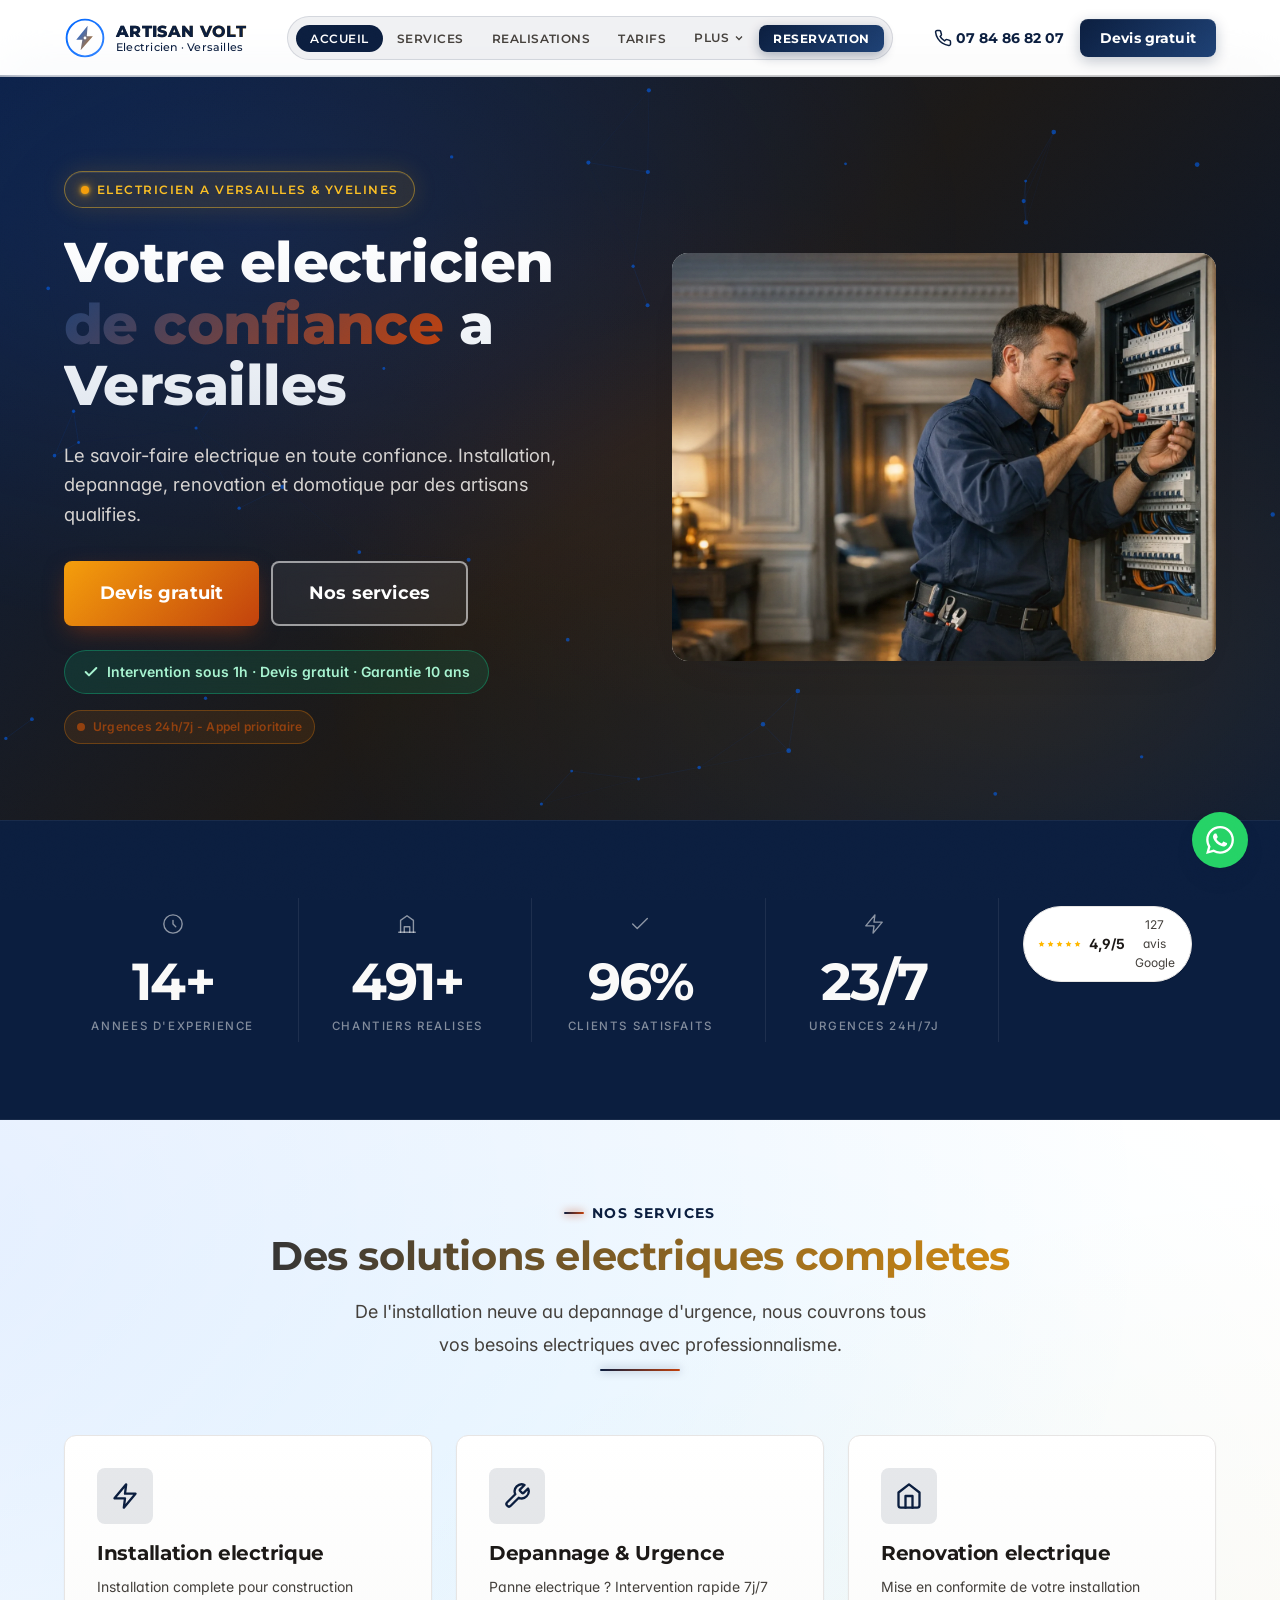
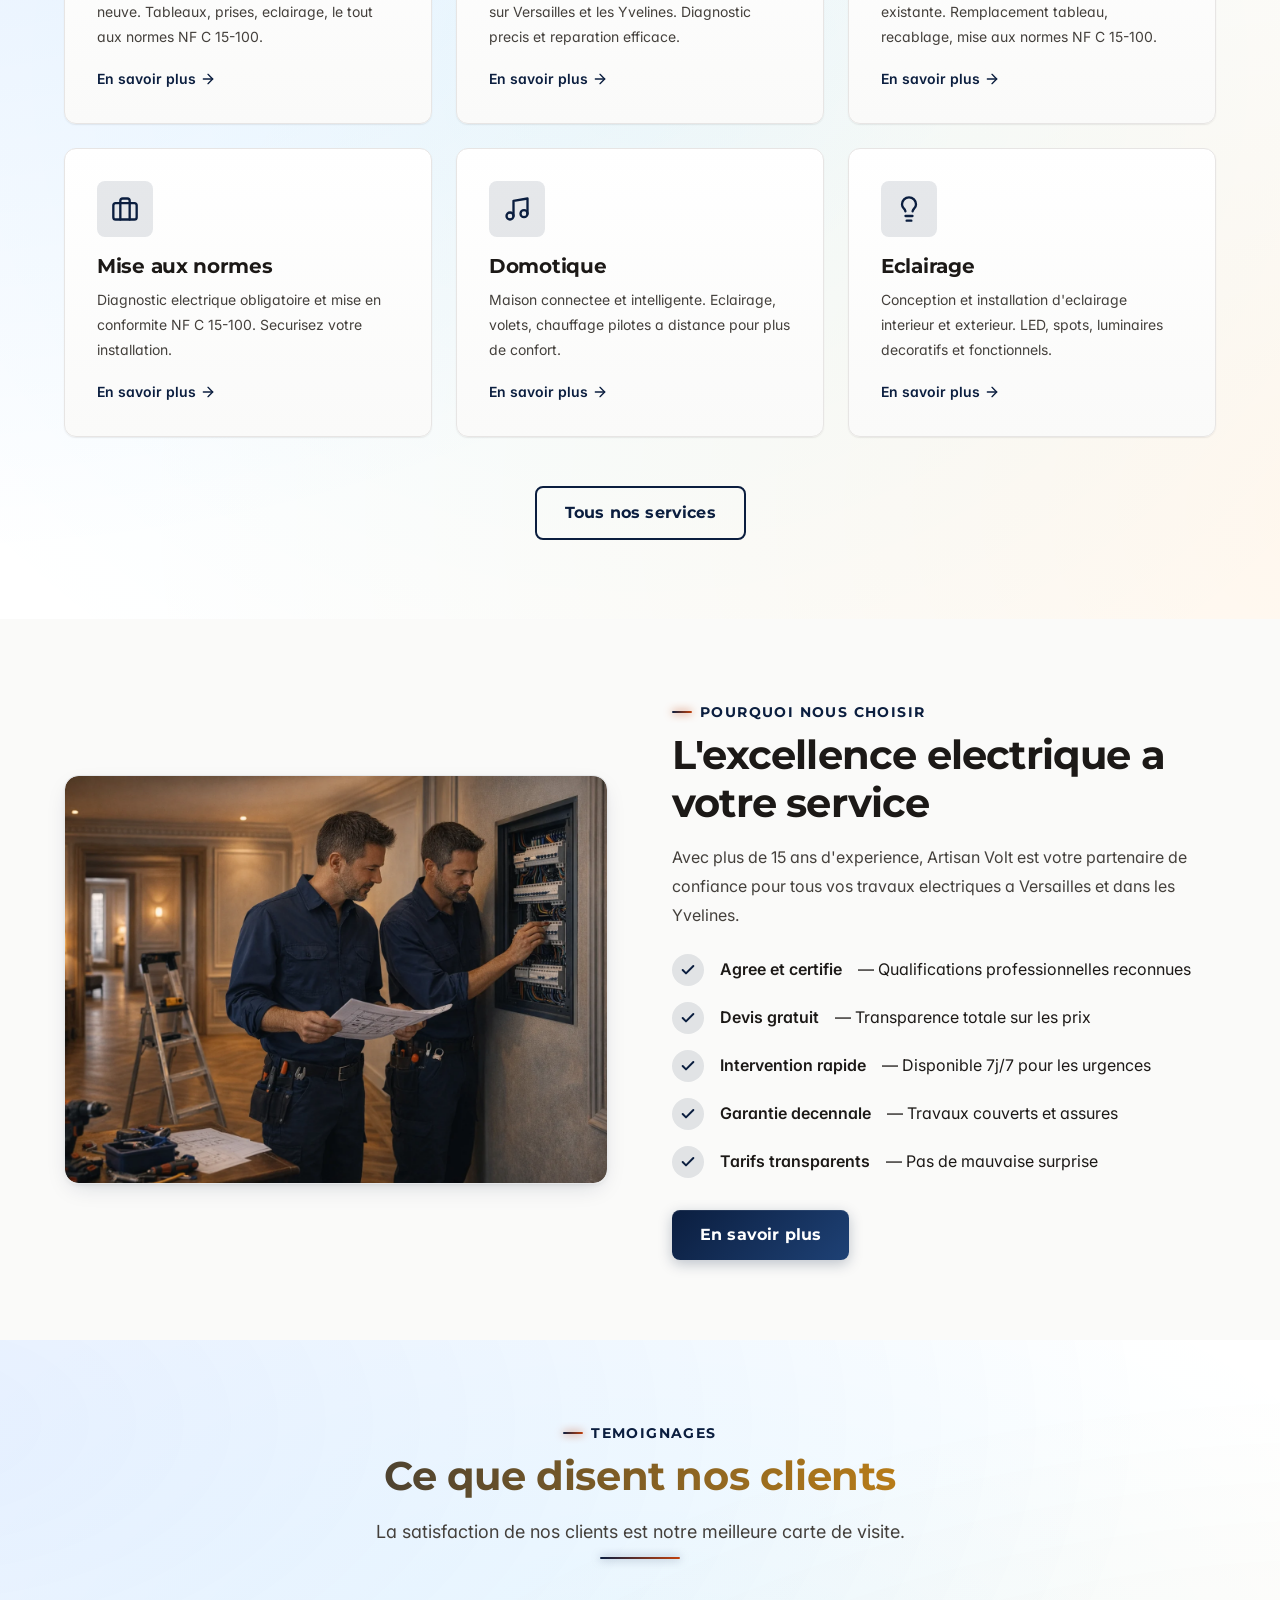
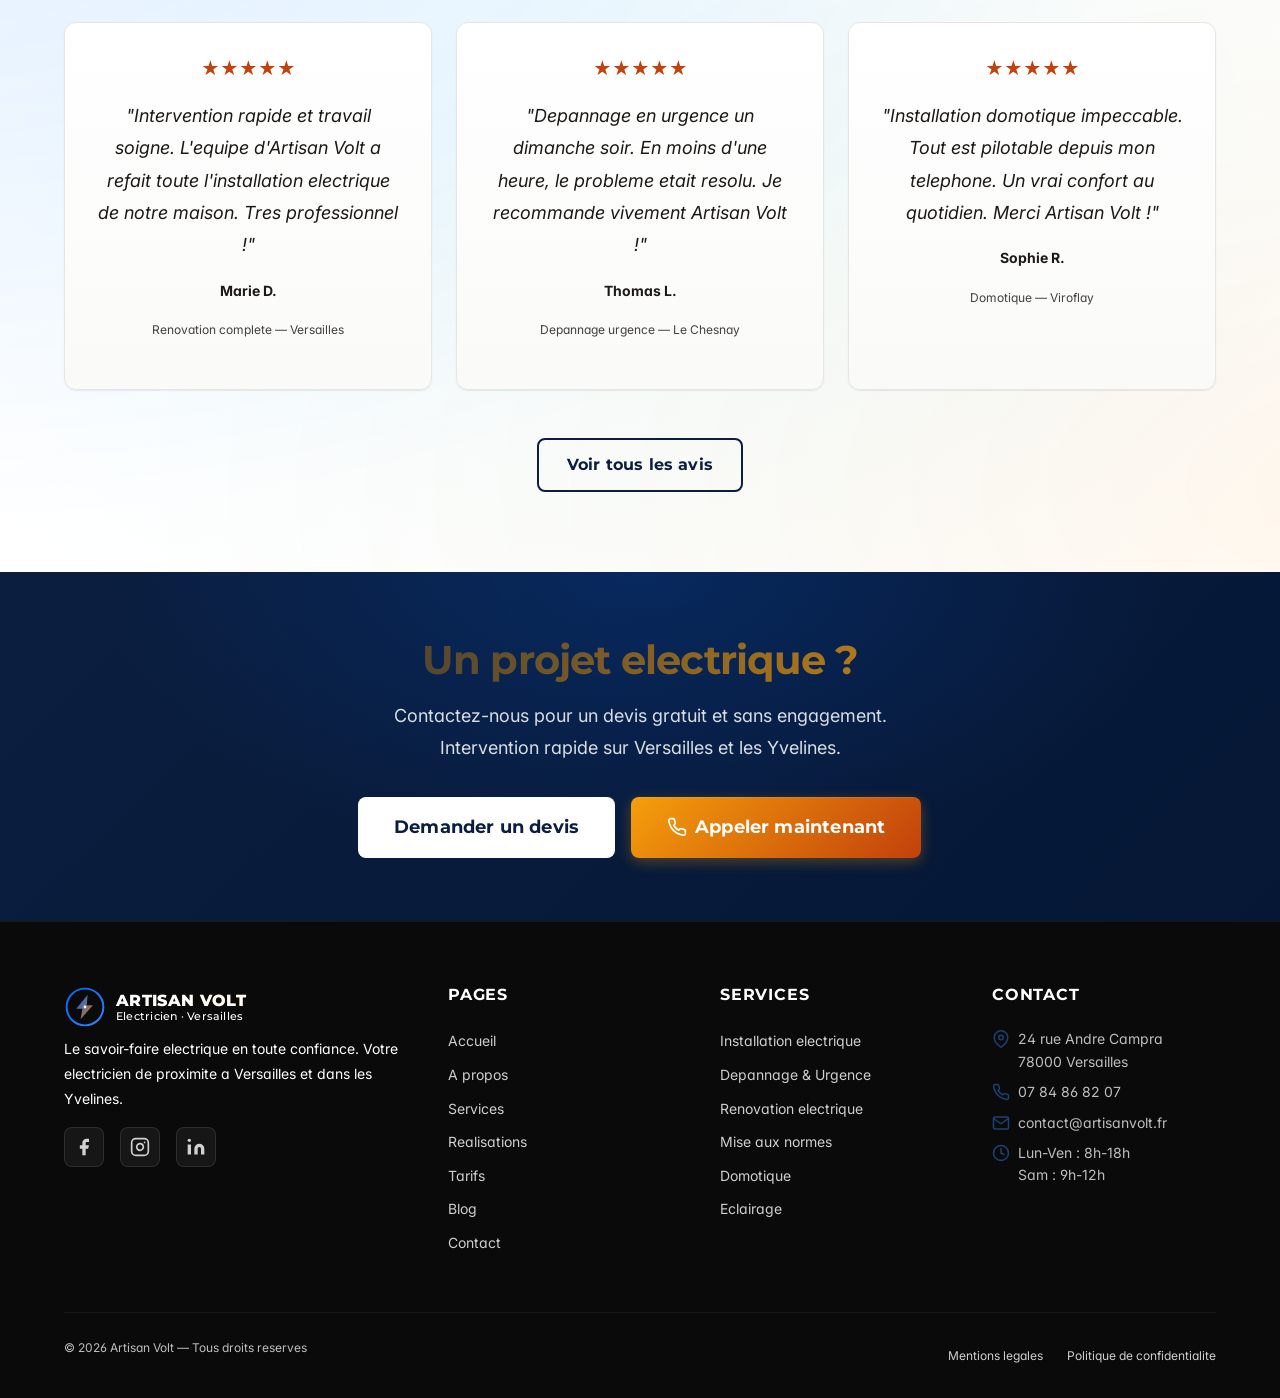
==== index.html @ 4648d222 "feat: initial commit site vitrine Artisan Volt - 14 pages HTML5 (accueil, services, portfolio, tarif" ====
<!DOCTYPE html>
<html lang="fr">
<head>
  <meta charset="UTF-8">
  <meta name="viewport" content="width=device-width, initial-scale=1.0">
  <meta name="description" content="Artisan Volt — Electricien professionnel a Versailles. Installation, depannage, renovation electrique et domotique. Devis gratuit, intervention rapide.">
  <meta name="keywords" content="electricien versailles, artisan electricien 78, depannage electrique, installation electrique, renovation electrique yvelines">
  <title>Artisan Volt — Electricien a Versailles | Le savoir-faire electrique en toute confiance</title>

  <!-- Fonts -->
  <link rel="preconnect" href="https://fonts.googleapis.com">
  <link rel="preconnect" href="https://fonts.gstatic.com" crossorigin>
  <link href="https://fonts.googleapis.com/css2?family=Inter:wght@400;500;600;700&family=Montserrat:wght@500;600;700;800&display=swap" rel="stylesheet">

  <!-- CSS -->
  <link rel="stylesheet" href="assets/css/variables.css">
  <link rel="stylesheet" href="assets/css/reset.css">
  <link rel="stylesheet" href="assets/css/base.css">
  <link rel="stylesheet" href="assets/css/layout.css">
  <link rel="stylesheet" href="assets/css/components.css">
  <link rel="stylesheet" href="assets/css/effects.css">
  <link rel="stylesheet" href="assets/css/wow-effects.css">
  <link rel="stylesheet" href="assets/css/ultra-pro.css">
  <link rel="stylesheet" href="assets/css/next-level.css">

  <!-- Favicon -->
  <link rel="icon" type="image/svg+xml" href="assets/images/logo-mark.svg">
  <link rel="apple-touch-icon" href="assets/images/logo-mark.svg">
<!-- Schema.org LocalBusiness -->
  <script type="application/ld+json">
  {
    "@context":"https://schema.org",
    "@type":"Electrician",
    "name":"Artisan Volt",
    "image":"https://artisanvolt.fr/assets/images/hero/artisan-volt-hero-premium.webp",
    "url":"https://artisanvolt.fr/",
    "telephone":"+33784868207",
    "priceRange":"$$",
    "address":{
      "@type":"PostalAddress",
      "streetAddress":"24 rue Andre Campra",
      "addressLocality":"Versailles",
      "postalCode":"78000",
      "addressCountry":"FR"
    },
    "geo":{"@type":"GeoCoordinates","latitude":48.8014,"longitude":2.1301},
    "openingHoursSpecification":[
      {"@type":"OpeningHoursSpecification","dayOfWeek":["Monday","Tuesday","Wednesday","Thursday","Friday"],"opens":"08:00","closes":"18:00"},
      {"@type":"OpeningHoursSpecification","dayOfWeek":"Saturday","opens":"09:00","closes":"12:00"}
    ],
    "areaServed":[{"@type":"City","name":"Versailles"},{"@type":"AdministrativeArea","name":"Yvelines"}],
    "aggregateRating":{"@type":"AggregateRating","ratingValue":"4.9","reviewCount":"127"},
    "sameAs":["https://www.facebook.com/","https://www.instagram.com/","https://www.linkedin.com/"]
  }
  </script>
  <!-- SEO: Canonical + Open Graph + Twitter Cards -->
  <link rel="canonical" href="https://artisanvolt.fr/">
  <meta name="theme-color" content="#0B1E3F">
  <meta property="og:site_name" content="Artisan Volt">
  <meta property="og:type" content="website">
  <meta property="og:locale" content="fr_FR">
  <meta property="og:url" content="https://artisanvolt.fr/">
  <meta property="og:title" content="Artisan Volt — Electricien a Versailles">
  <meta property="og:description" content="Le savoir-faire electrique en toute confiance. Installation, depannage, renovation et domotique.">
  <meta property="og:image" content="https://artisanvolt.fr/assets/images/og-cover.svg">
  <meta property="og:image:width" content="1200">
  <meta property="og:image:height" content="630">
  <meta name="twitter:card" content="summary_large_image">
  <meta name="twitter:title" content="Artisan Volt — Electricien a Versailles">
  <meta name="twitter:description" content="Le savoir-faire electrique en toute confiance. Installation, depannage, renovation et domotique.">
  <meta name="twitter:image" content="https://artisanvolt.fr/assets/images/og-cover.svg">
  <link rel="stylesheet" href="assets/css/final-polish.css">
</head>
<body>
<svg id="volt-svg-defs" xmlns="http://www.w3.org/2000/svg" style="position:absolute;width:0;height:0;overflow:hidden" aria-hidden="true" focusable="false">
  <defs>
    <filter id="volt-crackle" x="-30%" y="-30%" width="160%" height="160%">
      <feTurbulence type="turbulence" baseFrequency="0.035 0.85"
                    numOctaves="4" seed="3" result="n">
        <animate attributeName="baseFrequency"
                 values="0.035 0.85;0.035 0.85;0.035 0.85;0.035 0.85;0.11 2.4;0.18 3.2;0.09 1.8;0.035 0.85;0.035 0.85"
                 dur="4s" repeatCount="indefinite"/>
        <animate attributeName="seed"
                 values="3;3;3;3;8;14;6;3;3"
                 dur="4s" repeatCount="indefinite"/>
      </feTurbulence>
      <feDisplacementMap in="SourceGraphic" in2="n"
                         xChannelSelector="R" yChannelSelector="G">
        <animate attributeName="scale"
                 values="1;1;1;1;18;28;12;2;1"
                 dur="4s" repeatCount="indefinite"/>
      </feDisplacementMap>
    </filter>
  </defs>
</svg>

  <!-- Skip to content -->
  <a href="#main" class="skip-link">Aller au contenu principal</a>

  <!-- ========== HEADER ========== -->
  <header class="header" id="header">
    <div class="header__inner">
            <a href="index.html" class="header__logo" aria-label="Artisan Volt - Accueil">
        <img src="assets/images/logo-mark.svg" alt="" class="header__logo-img" width="44" height="44" aria-hidden="true">
        <span class="header__logo-text">
          <span class="header__logo-brand">ARTISAN VOLT</span>
          <span class="header__logo-slogan">Electricien &middot; Versailles</span>
        </span>
      </a>

      <nav class="nav" id="nav" aria-label="Navigation principale">
        <ul class="nav__list"><li><a href="index.html" class="nav__link nav__link--active">Accueil</a></li><li><a href="services.html" class="nav__link">Services</a></li><li><a href="portfolio.html" class="nav__link">Realisations</a></li><li><a href="pricing.html" class="nav__link">Tarifs</a></li><li class="nav__dropdown">  <button class="nav__link nav__dropdown-toggle" aria-expanded="false" aria-haspopup="true">    Plus    <svg width="12" height="12" viewBox="0 0 24 24" fill="none" stroke="currentColor" stroke-width="2.5" aria-hidden="true"><polyline points="6 9 12 15 18 9"/></svg>  </button>  <ul class="nav__dropdown-menu" role="menu">    <li><a href="testimonials.html" class="nav__dropdown-link">Avis clients</a></li>    <li><a href="blog.html" class="nav__dropdown-link">Blog</a></li>    <li><a href="about.html" class="nav__dropdown-link">A propos</a></li>    <li><a href="team.html" class="nav__dropdown-link">Equipe</a></li>    <li><a href="faq.html" class="nav__dropdown-link">FAQ</a></li>    <li><a href="contact.html" class="nav__dropdown-link">Contact</a></li>  </ul></li><li><a href="booking.html" class="nav__link nav__cta">Reservation</a></li></ul>
      </nav>

      <div class="header__cta">
        <a href="tel:+33784868207" class="header__phone" aria-label="Appeler Artisan Volt">
          <svg width="18" height="18" viewBox="0 0 24 24" fill="none" stroke="currentColor" stroke-width="2" stroke-linecap="round" stroke-linejoin="round" aria-hidden="true"><path d="M22 16.92v3a2 2 0 0 1-2.18 2 19.79 19.79 0 0 1-8.63-3.07 19.5 19.5 0 0 1-6-6 19.79 19.79 0 0 1-3.07-8.67A2 2 0 0 1 4.11 2h3a2 2 0 0 1 2 1.72c.127.96.361 1.903.7 2.81a2 2 0 0 1-.45 2.11L8.09 9.91a16 16 0 0 0 6 6l1.27-1.27a2 2 0 0 1 2.11-.45c.907.339 1.85.573 2.81.7A2 2 0 0 1 22 16.92z"></path></svg>
          07 84 86 82 07
        </a>
        <a href="contact.html" class="btn btn--primary btn--sm">Devis gratuit</a>
      </div>

      <button class="menu-toggle" id="menu-toggle" aria-label="Ouvrir le menu" aria-expanded="false">
        <span class="menu-toggle__bar"></span>
        <span class="menu-toggle__bar"></span>
        <span class="menu-toggle__bar"></span>
      </button>
    </div>
  </header>
  <div class="nav-overlay" id="nav-overlay"></div>

  <main id="main">
    <!-- ========== HERO ========== -->
    <section class="hero">
          <div class="hero__bg-pattern" aria-hidden="true"></div>
          <canvas class="hero__fx" data-hero-fx aria-hidden="true"></canvas>
      <div class="container">
        <div class="hero__inner">
          <div class="hero__content">
            <span class="hud-tag" data-spark>Electricien a Versailles &amp; Yvelines</span>
            <h1 class="hero__title" data-spark>Votre electricien <span>de confiance</span> a Versailles</h1>
            <p class="hero__description">Le savoir-faire electrique en toute confiance. Installation, depannage, renovation et domotique par des artisans qualifies.</p>
            <div class="hero__buttons">
              <a href="contact.html" class="btn btn--accent btn--lg magnetic glow-pulse" data-spark>Devis gratuit</a>
              <a href="services.html" class="btn btn--secondary btn--lg" style="border-color: white; color: white;" data-spark>Nos services</a>
            </div>
            <div class="hero__reassurance" role="status">
              <svg viewBox="0 0 24 24" aria-hidden="true"><polyline points="20 6 9 17 4 12" fill="none" stroke="currentColor" stroke-width="3" stroke-linecap="round" stroke-linejoin="round"/></svg>
              <span>Intervention sous 1h &middot; Devis gratuit &middot; Garantie 10 ans</span>
            </div>
            <div class="availability-badge" data-availability data-status="open" data-spark style="margin-top:1rem">
              <span class="availability-badge__dot" aria-hidden="true"></span>
              <span class="availability-badge__label">Disponible maintenant</span>
            </div>
          </div>
          <div class="hero__image">
            <img src="assets/images/hero/artisan-volt-hero-premium.webp" alt="Electricien Artisan Volt travaillant sur un tableau electrique dans un appartement haut de gamme a Versailles" width="600" height="450" loading="eager" fetchpriority="high" decoding="async">
          </div>
        </div>
      </div>
    </section>

    <!-- ========== BARRE DE CONFIANCE ========== -->
    <section class="trust-bar" aria-label="Chiffres cles">
      <div class="container">
        <div class="trust-bar__inner">
          <div class="trust-bar__item trust-bar__item--blue reveal">
            <div class="trust-bar__icon" aria-hidden="true">
              <svg viewBox="0 0 24 24" fill="none" stroke="currentColor" stroke-width="2" stroke-linecap="round" stroke-linejoin="round"><path d="M12 8v4l3 3"/><circle cx="12" cy="12" r="10"/></svg>
            </div>
            <div class="trust-bar__number" data-count="15">0</div>
            <div class="trust-bar__label">Annees d'experience</div>
          </div>
          <div class="trust-bar__item trust-bar__item--orange reveal reveal--delay-1">
            <div class="trust-bar__icon" aria-hidden="true">
              <svg viewBox="0 0 24 24" fill="none" stroke="currentColor" stroke-width="2" stroke-linecap="round" stroke-linejoin="round"><path d="M3 21h18"/><path d="M5 21V8l7-5 7 5v13"/><path d="M9 21v-6h6v6"/></svg>
            </div>
            <div class="trust-bar__number" data-count="500">0</div>
            <div class="trust-bar__label">Chantiers realises</div>
          </div>
          <div class="trust-bar__item trust-bar__item--green reveal reveal--delay-2">
            <div class="trust-bar__icon" aria-hidden="true">
              <svg viewBox="0 0 24 24" fill="none" stroke="currentColor" stroke-width="2" stroke-linecap="round" stroke-linejoin="round"><path d="M20 6L9 17l-5-5"/></svg>
            </div>
            <div class="trust-bar__number" data-count="98" data-suffix="%">0</div>
            <div class="trust-bar__label">Clients satisfaits</div>
          </div>
          <div class="trust-bar__item trust-bar__item--red reveal reveal--delay-3">
            <div class="trust-bar__icon" aria-hidden="true">
              <svg viewBox="0 0 24 24" fill="none" stroke="currentColor" stroke-width="2" stroke-linecap="round" stroke-linejoin="round"><path d="M13 2L3 14h9l-1 8 10-12h-9l1-8z"/></svg>
            </div>
            <div class="trust-bar__number" data-count="24" data-suffix="/7">0</div>
            <div class="trust-bar__label">Urgences 24h/7j</div>
          </div>
          <div class="trust-bar__item reveal reveal--delay-3">
            <div class="trust-rating" aria-label="Note 4.9 sur 5 — 127 avis Google">
              <span class="trust-rating__stars" aria-hidden="true">
                <svg viewBox="0 0 24 24"><polygon points="12 2 15.09 8.26 22 9.27 17 14.14 18.18 21.02 12 17.77 5.82 21.02 7 14.14 2 9.27 8.91 8.26 12 2"/></svg>
                <svg viewBox="0 0 24 24"><polygon points="12 2 15.09 8.26 22 9.27 17 14.14 18.18 21.02 12 17.77 5.82 21.02 7 14.14 2 9.27 8.91 8.26 12 2"/></svg>
                <svg viewBox="0 0 24 24"><polygon points="12 2 15.09 8.26 22 9.27 17 14.14 18.18 21.02 12 17.77 5.82 21.02 7 14.14 2 9.27 8.91 8.26 12 2"/></svg>
                <svg viewBox="0 0 24 24"><polygon points="12 2 15.09 8.26 22 9.27 17 14.14 18.18 21.02 12 17.77 5.82 21.02 7 14.14 2 9.27 8.91 8.26 12 2"/></svg>
                <svg viewBox="0 0 24 24"><polygon points="12 2 15.09 8.26 22 9.27 17 14.14 18.18 21.02 12 17.77 5.82 21.02 7 14.14 2 9.27 8.91 8.26 12 2"/></svg>
              </span>
              <span class="trust-rating__value">4,9/5</span>
              <span class="trust-rating__meta">127 avis Google</span>
            </div>
          </div>
        </div>

        <!-- Certifications -->
        <div class="certifications reveal" aria-label="Nos certifications">
          <div class="certif-badge">
            <svg viewBox="0 0 24 24" fill="none" stroke="currentColor" stroke-width="2" stroke-linecap="round" stroke-linejoin="round" aria-hidden="true"><path d="M9 12l2 2 4-4"/><circle cx="12" cy="12" r="10"/></svg>
            <span>Qualifelec</span>
          </div>
          <div class="certif-badge">
            <svg viewBox="0 0 24 24" fill="none" stroke="currentColor" stroke-width="2" stroke-linecap="round" stroke-linejoin="round" aria-hidden="true"><path d="M22 11.08V12a10 10 0 1 1-5.93-9.14"/><polyline points="22 4 12 14.01 9 11.01"/></svg>
            <span>RGE</span>
          </div>
          <div class="certif-badge">
            <svg viewBox="0 0 24 24" fill="none" stroke="currentColor" stroke-width="2" stroke-linecap="round" stroke-linejoin="round" aria-hidden="true"><rect x="3" y="11" width="18" height="11" rx="2" ry="2"/><path d="M7 11V7a5 5 0 0 1 10 0v4"/></svg>
            <span>Assure decennale</span>
          </div>
          <div class="certif-badge">
            <svg viewBox="0 0 24 24" fill="none" stroke="currentColor" stroke-width="2" stroke-linecap="round" stroke-linejoin="round" aria-hidden="true"><path d="M12 2 L15 8 L22 9 L17 14 L18 21 L12 18 L6 21 L7 14 L2 9 L9 8 Z"/></svg>
            <span>Norme NF C 15-100</span>
          </div>
          <div class="certif-badge">
            <svg viewBox="0 0 24 24" fill="none" stroke="currentColor" stroke-width="2" stroke-linecap="round" stroke-linejoin="round" aria-hidden="true"><path d="M21 15a2 2 0 0 1-2 2H7l-4 4V5a2 2 0 0 1 2-2h14a2 2 0 0 1 2 2z"/></svg>
            <span>Garantie satisfait</span>
          </div>
        </div>

        <!-- Zone de couverture -->
        <div class="coverage-zone reveal" aria-label="Communes desservies">
          <span class="coverage-zone__city">Versailles</span>
          <span class="coverage-zone__city">Le Chesnay</span>
          <span class="coverage-zone__city">Viroflay</span>
          <span class="coverage-zone__city">Velizy</span>
          <span class="coverage-zone__city">Saint-Cyr-l'Ecole</span>
          <span class="coverage-zone__city">Plaisir</span>
          <span class="coverage-zone__city">Bailly</span>
          <span class="coverage-zone__city">Noisy-le-Roi</span>
          <span class="coverage-zone__city">Jouy-en-Josas</span>
          <span class="coverage-zone__city">Buc</span>
        </div>
      </div>
    </section>

    <!-- ========== SERVICES ========== -->
    <section class="section mesh-bg" id="services">
      <div class="container">
        <div class="section__header reveal">
          <span class="section__subtitle">Nos services</span>
          <h2 class="section__title">Des solutions electriques completes</h2>
          <p class="section__description">De l'installation neuve au depannage d'urgence, nous couvrons tous vos besoins electriques avec professionnalisme.</p>
        </div>
        <div class="grid grid--3">
          <div class="card card-service reveal">
            <div class="card-service__icon">
              <svg viewBox="0 0 24 24" fill="none" stroke="currentColor" stroke-width="2" stroke-linecap="round" stroke-linejoin="round" aria-hidden="true"><path d="M13 2L3 14h9l-1 8 10-12h-9l1-8z"/></svg>
            </div>
            <h3 class="card-service__title">Installation electrique</h3>
            <p class="card-service__description">Installation complete pour construction neuve. Tableaux, prises, eclairage, le tout aux normes NF C 15-100.</p>
            <a href="services.html" class="card-service__link">
              En savoir plus
              <svg viewBox="0 0 24 24" fill="none" stroke="currentColor" stroke-width="2" stroke-linecap="round" stroke-linejoin="round" aria-hidden="true"><line x1="5" y1="12" x2="19" y2="12"/><polyline points="12 5 19 12 12 19"/></svg>
            </a>
          </div>
          <div class="card card-service reveal reveal--delay-1">
            <div class="card-service__icon">
              <svg viewBox="0 0 24 24" fill="none" stroke="currentColor" stroke-width="2" stroke-linecap="round" stroke-linejoin="round" aria-hidden="true"><path d="M14.7 6.3a1 1 0 0 0 0 1.4l1.6 1.6a1 1 0 0 0 1.4 0l3.77-3.77a6 6 0 0 1-7.94 7.94l-6.91 6.91a2.12 2.12 0 0 1-3-3l6.91-6.91a6 6 0 0 1 7.94-7.94l-3.76 3.76z"/></svg>
            </div>
            <h3 class="card-service__title">Depannage & Urgence</h3>
            <p class="card-service__description">Panne electrique ? Intervention rapide 7j/7 sur Versailles et les Yvelines. Diagnostic precis et reparation efficace.</p>
            <a href="services.html" class="card-service__link">
              En savoir plus
              <svg viewBox="0 0 24 24" fill="none" stroke="currentColor" stroke-width="2" stroke-linecap="round" stroke-linejoin="round" aria-hidden="true"><line x1="5" y1="12" x2="19" y2="12"/><polyline points="12 5 19 12 12 19"/></svg>
            </a>
          </div>
          <div class="card card-service reveal reveal--delay-2">
            <div class="card-service__icon">
              <svg viewBox="0 0 24 24" fill="none" stroke="currentColor" stroke-width="2" stroke-linecap="round" stroke-linejoin="round" aria-hidden="true"><path d="M3 9l9-7 9 7v11a2 2 0 0 1-2 2H5a2 2 0 0 1-2-2z"/><polyline points="9 22 9 12 15 12 15 22"/></svg>
            </div>
            <h3 class="card-service__title">Renovation electrique</h3>
            <p class="card-service__description">Mise en conformite de votre installation existante. Remplacement tableau, recablage, mise aux normes NF C 15-100.</p>
            <a href="services.html" class="card-service__link">
              En savoir plus
              <svg viewBox="0 0 24 24" fill="none" stroke="currentColor" stroke-width="2" stroke-linecap="round" stroke-linejoin="round" aria-hidden="true"><line x1="5" y1="12" x2="19" y2="12"/><polyline points="12 5 19 12 12 19"/></svg>
            </a>
          </div>
          <div class="card card-service reveal">
            <div class="card-service__icon">
              <svg viewBox="0 0 24 24" fill="none" stroke="currentColor" stroke-width="2" stroke-linecap="round" stroke-linejoin="round" aria-hidden="true"><rect x="2" y="7" width="20" height="14" rx="2" ry="2"/><path d="M16 21V5a2 2 0 0 0-2-2h-4a2 2 0 0 0-2 2v16"/></svg>
            </div>
            <h3 class="card-service__title">Mise aux normes</h3>
            <p class="card-service__description">Diagnostic electrique obligatoire et mise en conformite NF C 15-100. Securisez votre installation.</p>
            <a href="services.html" class="card-service__link">
              En savoir plus
              <svg viewBox="0 0 24 24" fill="none" stroke="currentColor" stroke-width="2" stroke-linecap="round" stroke-linejoin="round" aria-hidden="true"><line x1="5" y1="12" x2="19" y2="12"/><polyline points="12 5 19 12 12 19"/></svg>
            </a>
          </div>
          <div class="card card-service reveal reveal--delay-1">
            <div class="card-service__icon">
              <svg viewBox="0 0 24 24" fill="none" stroke="currentColor" stroke-width="2" stroke-linecap="round" stroke-linejoin="round" aria-hidden="true"><path d="M9 18V5l12-2v13"/><circle cx="6" cy="18" r="3"/><circle cx="18" cy="16" r="3"/></svg>
            </div>
            <h3 class="card-service__title">Domotique</h3>
            <p class="card-service__description">Maison connectee et intelligente. Eclairage, volets, chauffage pilotes a distance pour plus de confort.</p>
            <a href="services.html" class="card-service__link">
              En savoir plus
              <svg viewBox="0 0 24 24" fill="none" stroke="currentColor" stroke-width="2" stroke-linecap="round" stroke-linejoin="round" aria-hidden="true"><line x1="5" y1="12" x2="19" y2="12"/><polyline points="12 5 19 12 12 19"/></svg>
            </a>
          </div>
          <div class="card card-service reveal reveal--delay-2">
            <div class="card-service__icon">
              <svg viewBox="0 0 24 24" fill="none" stroke="currentColor" stroke-width="2" stroke-linecap="round" stroke-linejoin="round" aria-hidden="true"><line x1="9" y1="18" x2="15" y2="18"/><line x1="10" y1="22" x2="14" y2="22"/><path d="M15.09 14c.18-.98.65-1.74 1.41-2.5A4.65 4.65 0 0 0 18 8 6 6 0 0 0 6 8c0 1 .23 2.23 1.5 3.5A4.61 4.61 0 0 1 8.91 14"/></svg>
            </div>
            <h3 class="card-service__title">Eclairage</h3>
            <p class="card-service__description">Conception et installation d'eclairage interieur et exterieur. LED, spots, luminaires decoratifs et fonctionnels.</p>
            <a href="services.html" class="card-service__link">
              En savoir plus
              <svg viewBox="0 0 24 24" fill="none" stroke="currentColor" stroke-width="2" stroke-linecap="round" stroke-linejoin="round" aria-hidden="true"><line x1="5" y1="12" x2="19" y2="12"/><polyline points="12 5 19 12 12 19"/></svg>
            </a>
          </div>
        </div>
        <div style="text-align: center; margin-top: var(--space-2xl);">
          <a href="services.html" class="btn btn--secondary">Tous nos services</a>
        </div>
      </div>
    </section>

    <!-- ========== POURQUOI NOUS ========== -->
    <section class="section section--alt" id="why-us">
      <div class="container">
        <div class="split">
          <div class="reveal media-gradient-block">
            <img src="assets/images/content/artisan-volt-about-premium.webp" alt="Deux electriciens Artisan Volt preparant une intervention dans un interieur premium a Versailles" width="560" height="420" loading="lazy" decoding="async">
          </div>
          <div class="reveal reveal--delay-1">
            <span class="section__subtitle">Pourquoi nous choisir</span>
            <h2>L'excellence electrique a votre service</h2>
            <p style="margin-top: var(--space-md);">Avec plus de 15 ans d'experience, Artisan Volt est votre partenaire de confiance pour tous vos travaux electriques a Versailles et dans les Yvelines.</p>
            <ul style="margin-top: var(--space-lg); display: flex; flex-direction: column; gap: var(--space-md);">
              <li style="display: flex; align-items: center; gap: var(--space-md); color: var(--color-text);">
                <span style="width: 32px; height: 32px; border-radius: 50%; background: rgba(var(--color-primary-rgb), 0.1); display: flex; align-items: center; justify-content: center; flex-shrink: 0;">
                  <svg width="16" height="16" viewBox="0 0 24 24" fill="none" stroke="var(--color-primary)" stroke-width="3" stroke-linecap="round" stroke-linejoin="round" aria-hidden="true"><polyline points="20 6 9 17 4 12"/></svg>
                </span>
                <strong>Agree et certifie</strong> — Qualifications professionnelles reconnues
              </li>
              <li style="display: flex; align-items: center; gap: var(--space-md); color: var(--color-text);">
                <span style="width: 32px; height: 32px; border-radius: 50%; background: rgba(var(--color-primary-rgb), 0.1); display: flex; align-items: center; justify-content: center; flex-shrink: 0;">
                  <svg width="16" height="16" viewBox="0 0 24 24" fill="none" stroke="var(--color-primary)" stroke-width="3" stroke-linecap="round" stroke-linejoin="round" aria-hidden="true"><polyline points="20 6 9 17 4 12"/></svg>
                </span>
                <strong>Devis gratuit</strong> — Transparence totale sur les prix
              </li>
              <li style="display: flex; align-items: center; gap: var(--space-md); color: var(--color-text);">
                <span style="width: 32px; height: 32px; border-radius: 50%; background: rgba(var(--color-primary-rgb), 0.1); display: flex; align-items: center; justify-content: center; flex-shrink: 0;">
                  <svg width="16" height="16" viewBox="0 0 24 24" fill="none" stroke="var(--color-primary)" stroke-width="3" stroke-linecap="round" stroke-linejoin="round" aria-hidden="true"><polyline points="20 6 9 17 4 12"/></svg>
                </span>
                <strong>Intervention rapide</strong> — Disponible 7j/7 pour les urgences
              </li>
              <li style="display: flex; align-items: center; gap: var(--space-md); color: var(--color-text);">
                <span style="width: 32px; height: 32px; border-radius: 50%; background: rgba(var(--color-primary-rgb), 0.1); display: flex; align-items: center; justify-content: center; flex-shrink: 0;">
                  <svg width="16" height="16" viewBox="0 0 24 24" fill="none" stroke="var(--color-primary)" stroke-width="3" stroke-linecap="round" stroke-linejoin="round" aria-hidden="true"><polyline points="20 6 9 17 4 12"/></svg>
                </span>
                <strong>Garantie decennale</strong> — Travaux couverts et assures
              </li>
              <li style="display: flex; align-items: center; gap: var(--space-md); color: var(--color-text);">
                <span style="width: 32px; height: 32px; border-radius: 50%; background: rgba(var(--color-primary-rgb), 0.1); display: flex; align-items: center; justify-content: center; flex-shrink: 0;">
                  <svg width="16" height="16" viewBox="0 0 24 24" fill="none" stroke="var(--color-primary)" stroke-width="3" stroke-linecap="round" stroke-linejoin="round" aria-hidden="true"><polyline points="20 6 9 17 4 12"/></svg>
                </span>
                <strong>Tarifs transparents</strong> — Pas de mauvaise surprise
              </li>
            </ul>
            <div style="margin-top: var(--space-xl);">
              <a href="about.html" class="btn btn--primary">En savoir plus</a>
            </div>
          </div>
        </div>
      </div>
    </section>

    <!-- ========== TEMOIGNAGES ========== -->
    <section class="section mesh-bg" id="testimonials">
      <div class="container">
        <div class="section__header reveal">
          <span class="section__subtitle">Temoignages</span>
          <h2 class="section__title">Ce que disent nos clients</h2>
          <p class="section__description">La satisfaction de nos clients est notre meilleure carte de visite.</p>
        </div>
        <div class="grid grid--3">
          <div class="card card-testimonial reveal">
            <div class="card-testimonial__stars" aria-label="5 etoiles sur 5">&#9733;&#9733;&#9733;&#9733;&#9733;</div>
            <p class="card-testimonial__text">"Intervention rapide et travail soigne. L'equipe d'Artisan Volt a refait toute l'installation electrique de notre maison. Tres professionnel !"</p>
            <p class="card-testimonial__author">Marie D.</p>
            <p class="card-testimonial__role">Renovation complete — Versailles</p>
          </div>
          <div class="card card-testimonial reveal reveal--delay-1">
            <div class="card-testimonial__stars" aria-label="5 etoiles sur 5">&#9733;&#9733;&#9733;&#9733;&#9733;</div>
            <p class="card-testimonial__text">"Depannage en urgence un dimanche soir. En moins d'une heure, le probleme etait resolu. Je recommande vivement Artisan Volt !"</p>
            <p class="card-testimonial__author">Thomas L.</p>
            <p class="card-testimonial__role">Depannage urgence — Le Chesnay</p>
          </div>
          <div class="card card-testimonial reveal reveal--delay-2">
            <div class="card-testimonial__stars" aria-label="5 etoiles sur 5">&#9733;&#9733;&#9733;&#9733;&#9733;</div>
            <p class="card-testimonial__text">"Installation domotique impeccable. Tout est pilotable depuis mon telephone. Un vrai confort au quotidien. Merci Artisan Volt !"</p>
            <p class="card-testimonial__author">Sophie R.</p>
            <p class="card-testimonial__role">Domotique — Viroflay</p>
          </div>
        </div>
        <div style="text-align: center; margin-top: var(--space-2xl);">
          <a href="testimonials.html" class="btn btn--secondary">Voir tous les avis</a>
        </div>
      </div>
    </section>

    <!-- ========== CTA FINAL ========== -->
    <section class="cta-section">
      <div class="container">
        <div class="reveal">
          <h2 class="cta-section__title">Un projet electrique ?</h2>
          <p class="cta-section__description">Contactez-nous pour un devis gratuit et sans engagement. Intervention rapide sur Versailles et les Yvelines.</p>
          <div class="cta-section__buttons">
            <a href="contact.html" class="btn btn--white btn--lg">Demander un devis</a>
            <a href="tel:+33784868207" class="btn btn--accent btn--lg magnetic glow-pulse">
              <svg width="20" height="20" viewBox="0 0 24 24" fill="none" stroke="currentColor" stroke-width="2" stroke-linecap="round" stroke-linejoin="round" aria-hidden="true"><path d="M22 16.92v3a2 2 0 0 1-2.18 2 19.79 19.79 0 0 1-8.63-3.07 19.5 19.5 0 0 1-6-6 19.79 19.79 0 0 1-3.07-8.67A2 2 0 0 1 4.11 2h3a2 2 0 0 1 2 1.72c.127.96.361 1.903.7 2.81a2 2 0 0 1-.45 2.11L8.09 9.91a16 16 0 0 0 6 6l1.27-1.27a2 2 0 0 1 2.11-.45c.907.339 1.85.573 2.81.7A2 2 0 0 1 22 16.92z"/></svg>
              Appeler maintenant
            </a>
          </div>
        </div>
      </div>
    </section>
  </main>

  <!-- ========== FOOTER ========== -->
  <footer class="footer">
    <div class="container">
      <div class="footer__inner">
        <div class="footer__brand">
                <a href="index.html" class="header__logo" aria-label="Artisan Volt - Accueil">
        <img src="assets/images/logo-mark.svg" alt="" class="header__logo-img" width="44" height="44" aria-hidden="true">
        <span class="header__logo-text">
          <span class="header__logo-brand">ARTISAN VOLT</span>
          <span class="header__logo-slogan">Electricien &middot; Versailles</span>
        </span>
      </a>
          <p>Le savoir-faire electrique en toute confiance. Votre electricien de proximite a Versailles et dans les Yvelines.</p>
          <div class="footer__socials">
            <a href="#" class="footer__social-link" aria-label="Facebook">
              <svg viewBox="0 0 24 24" fill="currentColor" aria-hidden="true"><path d="M18 2h-3a5 5 0 0 0-5 5v3H7v4h3v8h4v-8h3l1-4h-4V7a1 1 0 0 1 1-1h3z"/></svg>
            </a>
            <a href="#" class="footer__social-link" aria-label="Instagram">
              <svg viewBox="0 0 24 24" fill="none" stroke="currentColor" stroke-width="2" stroke-linecap="round" stroke-linejoin="round" aria-hidden="true"><rect x="2" y="2" width="20" height="20" rx="5" ry="5"/><path d="M16 11.37A4 4 0 1 1 12.63 8 4 4 0 0 1 16 11.37z"/><line x1="17.5" y1="6.5" x2="17.51" y2="6.5"/></svg>
            </a>
            <a href="#" class="footer__social-link" aria-label="LinkedIn">
              <svg viewBox="0 0 24 24" fill="currentColor" aria-hidden="true"><path d="M16 8a6 6 0 0 1 6 6v7h-4v-7a2 2 0 0 0-2-2 2 2 0 0 0-2 2v7h-4v-7a6 6 0 0 1 6-6z"/><rect x="2" y="9" width="4" height="12"/><circle cx="4" cy="4" r="2"/></svg>
            </a>
          </div>
        </div>
        <div>
          <h4 class="footer__heading">Pages</h4>
          <ul class="footer__links">
            <li><a href="index.html">Accueil</a></li>
            <li><a href="about.html">A propos</a></li>
            <li><a href="services.html">Services</a></li>
            <li><a href="portfolio.html">Realisations</a></li>
            <li><a href="pricing.html">Tarifs</a></li>
            <li><a href="blog.html">Blog</a></li>
            <li><a href="contact.html">Contact</a></li>
          </ul>
        </div>
        <div>
          <h4 class="footer__heading">Services</h4>
          <ul class="footer__links">
            <li><a href="services.html">Installation electrique</a></li>
            <li><a href="services.html">Depannage & Urgence</a></li>
            <li><a href="services.html">Renovation electrique</a></li>
            <li><a href="services.html">Mise aux normes</a></li>
            <li><a href="services.html">Domotique</a></li>
            <li><a href="services.html">Eclairage</a></li>
          </ul>
        </div>
        <div>
          <h4 class="footer__heading">Contact</h4>
          <div class="footer__contact-item">
            <svg viewBox="0 0 24 24" fill="none" stroke="currentColor" stroke-width="2" stroke-linecap="round" stroke-linejoin="round" aria-hidden="true"><path d="M21 10c0 7-9 13-9 13s-9-6-9-13a9 9 0 0 1 18 0z"/><circle cx="12" cy="10" r="3"/></svg>
            <span>24 rue Andre Campra<br>78000 Versailles</span>
          </div>
          <div class="footer__contact-item">
            <svg viewBox="0 0 24 24" fill="none" stroke="currentColor" stroke-width="2" stroke-linecap="round" stroke-linejoin="round" aria-hidden="true"><path d="M22 16.92v3a2 2 0 0 1-2.18 2 19.79 19.79 0 0 1-8.63-3.07 19.5 19.5 0 0 1-6-6 19.79 19.79 0 0 1-3.07-8.67A2 2 0 0 1 4.11 2h3a2 2 0 0 1 2 1.72c.127.96.361 1.903.7 2.81a2 2 0 0 1-.45 2.11L8.09 9.91a16 16 0 0 0 6 6l1.27-1.27a2 2 0 0 1 2.11-.45c.907.339 1.85.573 2.81.7A2 2 0 0 1 22 16.92z"/></svg>
            <span>07 84 86 82 07</span>
          </div>
          <div class="footer__contact-item">
            <svg viewBox="0 0 24 24" fill="none" stroke="currentColor" stroke-width="2" stroke-linecap="round" stroke-linejoin="round" aria-hidden="true"><path d="M4 4h16c1.1 0 2 .9 2 2v12c0 1.1-.9 2-2 2H4c-1.1 0-2-.9-2-2V6c0-1.1.9-2 2-2z"/><polyline points="22,6 12,13 2,6"/></svg>
            <span>contact@artisanvolt.fr</span>
          </div>
          <div class="footer__contact-item">
            <svg viewBox="0 0 24 24" fill="none" stroke="currentColor" stroke-width="2" stroke-linecap="round" stroke-linejoin="round" aria-hidden="true"><circle cx="12" cy="12" r="10"/><polyline points="12 6 12 12 16 14"/></svg>
            <span>Lun-Ven : 8h-18h<br>Sam : 9h-12h</span>
          </div>
        </div>
      </div>
      <div class="footer__bottom">
        <p class="footer__copyright">&copy; 2026 Artisan Volt — Tous droits reserves</p>
        <div class="footer__legal">
          <a href="legal.html">Mentions legales</a>
          <a href="privacy.html">Politique de confidentialite</a>
        </div>
      </div>
    </div>
  </footer>

  <!-- WhatsApp Button -->
  <a href="https://wa.me/33100000000?text=Bonjour%2C%20je%20souhaite%20un%20renseignement." class="whatsapp-btn" aria-label="Nous contacter sur WhatsApp" target="_blank" rel="noopener noreferrer">
    <svg viewBox="0 0 24 24" fill="currentColor" aria-hidden="true"><path d="M17.472 14.382c-.297-.149-1.758-.867-2.03-.967-.273-.099-.471-.148-.67.15-.197.297-.767.966-.94 1.164-.173.199-.347.223-.644.075-.297-.15-1.255-.463-2.39-1.475-.883-.788-1.48-1.761-1.653-2.059-.173-.297-.018-.458.13-.606.134-.133.298-.347.446-.52.149-.174.198-.298.298-.497.099-.198.05-.371-.025-.52-.075-.149-.669-1.612-.916-2.207-.242-.579-.487-.5-.669-.51-.173-.008-.371-.01-.57-.01-.198 0-.52.074-.792.372-.272.297-1.04 1.016-1.04 2.479 0 1.462 1.065 2.875 1.213 3.074.149.198 2.096 3.2 5.077 4.487.709.306 1.262.489 1.694.625.712.227 1.36.195 1.871.118.571-.085 1.758-.719 2.006-1.413.248-.694.248-1.289.173-1.413-.074-.124-.272-.198-.57-.347m-5.421 7.403h-.004a9.87 9.87 0 01-5.031-1.378l-.361-.214-3.741.982.998-3.648-.235-.374a9.86 9.86 0 01-1.51-5.26c.001-5.45 4.436-9.884 9.888-9.884 2.64 0 5.122 1.03 6.988 2.898a9.825 9.825 0 012.893 6.994c-.003 5.45-4.437 9.884-9.885 9.884m8.413-18.297A11.815 11.815 0 0012.05 0C5.495 0 .16 5.335.157 11.892c0 2.096.547 4.142 1.588 5.945L.057 24l6.305-1.654a11.882 11.882 0 005.683 1.448h.005c6.554 0 11.89-5.335 11.893-11.893a11.821 11.821 0 00-3.48-8.413z"/></svg>
  </a>

  <!-- JavaScript -->
  <script src="assets/js/main.js?v=2" defer></script>
  <script src="assets/js/ultra-pro.js" defer></script>
  <script src="assets/js/effects.js" defer></script>
  <script src="assets/js/wow-effects.js" defer></script>
  <script src="assets/js/next-level.js" defer></script>
  <script src="assets/js/hero-electric.js" defer></script>

  <!-- Barre mobile fixe : appel / whatsapp / devis -->
  <nav class="mobile-bottom-bar" aria-label="Actions rapides mobile">
    <a href="tel:+33784868207" class="mobile-bottom-bar__btn mobile-bottom-bar__btn--call" aria-label="Appeler">
      <svg viewBox="0 0 24 24" fill="none" stroke="currentColor" stroke-width="2.2" stroke-linecap="round" stroke-linejoin="round" aria-hidden="true"><path d="M22 16.92v3a2 2 0 0 1-2.18 2 19.79 19.79 0 0 1-8.63-3.07 19.5 19.5 0 0 1-6-6 19.79 19.79 0 0 1-3.07-8.67A2 2 0 0 1 4.11 2h3a2 2 0 0 1 2 1.72c.127.96.361 1.903.7 2.81a2 2 0 0 1-.45 2.11L8.09 9.91a16 16 0 0 0 6 6l1.27-1.27a2 2 0 0 1 2.11-.45c.907.339 1.85.573 2.81.7A2 2 0 0 1 22 16.92z"/></svg>
      <span>Appeler</span>
    </a>
    <a href="https://wa.me/33100000000" class="mobile-bottom-bar__btn mobile-bottom-bar__btn--whatsapp" target="_blank" rel="noopener" aria-label="WhatsApp">
      <svg viewBox="0 0 24 24" fill="currentColor" aria-hidden="true"><path d="M17.472 14.382c-.297-.149-1.758-.867-2.03-.967-.273-.099-.471-.148-.67.15-.197.297-.767.966-.94 1.164-.173.199-.347.223-.644.075-.297-.15-1.255-.463-2.39-1.475-.883-.788-1.48-1.761-1.653-2.059-.173-.297-.018-.458.13-.606.134-.133.298-.347.446-.52.149-.174.198-.298.298-.497.099-.198.05-.371-.025-.52-.075-.149-.669-1.612-.916-2.207-.242-.579-.487-.5-.669-.51-.173-.008-.371-.01-.57-.01-.198 0-.52.074-.792.372-.272.297-1.04 1.016-1.04 2.479 0 1.462 1.065 2.875 1.213 3.074.149.198 2.096 3.2 5.077 4.487.709.306 1.262.489 1.694.625.712.227 1.36.195 1.871.118.571-.085 1.758-.719 2.006-1.413.248-.694.248-1.289.173-1.413-.074-.124-.272-.198-.57-.347m-5.421 7.403h-.004a9.87 9.87 0 01-5.031-1.378l-.361-.214-3.741.982.998-3.648-.235-.374a9.86 9.86 0 01-1.51-5.26c.001-5.45 4.436-9.884 9.888-9.884 2.64 0 5.122 1.03 6.988 2.898a9.825 9.825 0 012.893 6.994c-.003 5.45-4.437 9.884-9.885 9.884m8.413-18.297A11.815 11.815 0 0012.05 0C5.495 0 .16 5.335.157 11.892c0 2.096.547 4.142 1.588 5.945L.057 24l6.305-1.654a11.882 11.882 0 005.683 1.448h.005c6.554 0 11.89-5.335 11.893-11.893a11.821 11.821 0 00-3.48-8.413Z"/></svg>
      <span>WhatsApp</span>
    </a>
    <a href="contact.html" class="mobile-bottom-bar__btn mobile-bottom-bar__btn--quote" aria-label="Devis gratuit">
      <svg viewBox="0 0 24 24" fill="none" stroke="currentColor" stroke-width="2.2" stroke-linecap="round" stroke-linejoin="round" aria-hidden="true"><path d="M14 2H6a2 2 0 0 0-2 2v16a2 2 0 0 0 2 2h12a2 2 0 0 0 2-2V8z"/><polyline points="14 2 14 8 20 8"/><line x1="16" y1="13" x2="8" y2="13"/><line x1="16" y1="17" x2="8" y2="17"/></svg>
      <span>Devis</span>
    </a>
  </nav>

</body>
</html>
---- assets/css/variables.css ----
/* ============================================
   ARTISAN VOLT — Design Tokens
   Palette: "Versailles Voltage" — Premium Artisan
   Style: Moderne/Tech + Premium Heritage
   ============================================ */

:root {
  /* ── Couleurs Principales ─────────────────────
     Bleu Nuit Royal : confiance, heritage premium
     (remplace #0066FF trop satur\u00e9, plus memorable) */
  --color-primary: #0B1E3F;          /* Bleu Nuit Royal — signature brand */
  --color-primary-dark: #051735;     /* Bleu profond — ombres */
  --color-primary-light: #1E4175;    /* Bleu navy — hover */
  --color-primary-rgb: 11, 30, 63;

  /* Tints Primary (ajust\u00e9es sur la nouvelle base) */
  --color-primary-50: #EEF2F9;
  --color-primary-100: #D6DEED;
  --color-primary-200: #AEBDDC;
  --color-primary-600: #0B1E3F;
  --color-primary-900: #020816;

  /* Bleu Electrique Voltage — couleur d'action (CTA bleu, liens) */
  --color-electric: #2563EB;         /* Voltage accent — CTA primaires */
  --color-electric-dark: #1D4ED8;    /* Hover */
  --color-electric-light: #3B82F6;
  --color-electric-rgb: 37, 99, 235;

  /* Or Signaletique — \u00e9nergie, tension \u00e9lectrique, accent premium */
  --color-secondary: #F59E0B;        /* Or Amber — accent signal */
  --color-secondary-dark: #B45309;   /* AA sur blanc 4.52:1 */
  --color-secondary-light: #FBBF24;
  --color-secondary-rgb: 245, 158, 11;

  /* Cuivre Artisan — reference aux fils \u00e9lectriques, chaleur metier */
  --color-accent: #C2410C;           /* Cuivre — CTA accent, AA 4.64:1 */
  --color-accent-dark: #9A3412;
  --color-accent-light: #EA580C;
  --color-accent-rgb: 194, 65, 12;

  /* Urgence (electricien = metier d'urgence) */
  --color-urgent: #DC2626;
  --color-urgent-dark: #B91C1C;
  --color-urgent-light: #EF4444;
  --color-urgent-rgb: 220, 38, 38;

  /* ── Neutres CHAUDS (Stone) — remplace Slate froid ─── */
  --color-neutral-50: #FAFAF9;
  --color-neutral-100: #F5F5F4;
  --color-neutral-200: #E7E5E4;
  --color-neutral-300: #D6D3D1;
  --color-neutral-400: #A8A29E;
  --color-neutral-500: #78716C;
  --color-neutral-600: #57534E;
  --color-neutral-700: #44403C;
  --color-neutral-800: #292524;
  --color-neutral-900: #1C1917;

  /* ── Fond & Texte ─────────────────────────── */
  --color-bg: #FFFFFF;
  --color-bg-alt: #FAFAF9;          /* Ivoire tr\u00e8s doux */
  --color-bg-dark: #0B1E3F;         /* Bleu nuit royal */
  --color-bg-dark-alt: #1C1917;     /* Stone 900 — noir chaud */

  --color-text: #1C1917;            /* Noir chaud — WCAG AAA */
  --color-text-light: #44403C;      /* Stone-700 — 9.8:1 sur blanc */
  --color-text-muted: #78716C;      /* Stone-500 — usage accessoire */
  --color-text-on-dark: #FAFAF9;
  --color-text-on-primary: #FFFFFF;

  /* ── Feedback ─────────────────────────────── */
  --color-success: #059669;         /* Emerald — conformit\u00e9 NF C 15-100 */
  --color-success-dark: #047857;
  --color-error: #DC2626;
  --color-warning: #F59E0B;
  --color-info: #2563EB;

  /* ── Typographies (ancienne — Montserrat + Inter) ────────
     Montserrat : classique, pro, reconnaissable
     Inter : lisibilit\u00e9 optimale corpus */
  --font-heading: 'Montserrat', system-ui, -apple-system, sans-serif;
  --font-body: 'Inter', system-ui, -apple-system, sans-serif;
  --font-display: 'Montserrat', system-ui, sans-serif;

  /* ── Echelle Typographique ────────────────── */
  --font-size-xs: 0.75rem;       /* 12px */
  --font-size-sm: 0.875rem;      /* 14px */
  --font-size-base: 1rem;        /* 16px */
  --font-size-lg: 1.125rem;      /* 18px */
  --font-size-xl: 1.25rem;       /* 20px */
  --font-size-2xl: 1.5rem;       /* 24px */
  --font-size-3xl: 1.875rem;     /* 30px */
  --font-size-4xl: 2.25rem;      /* 36px */
  --font-size-5xl: 3rem;         /* 48px */
  --font-size-hero: 3.5rem;      /* 56px */

  /* ── Font Weights ─────────────────────────── */
  --font-weight-regular: 400;
  --font-weight-medium: 500;
  --font-weight-semibold: 600;
  --font-weight-bold: 700;
  --font-weight-extrabold: 800;

  /* ── Line Heights ─────────────────────────── */
  --line-height-tight: 1.15;
  --line-height-normal: 1.6;
  --line-height-relaxed: 1.8;

  /* ── Letter Spacing (Montserrat) ─── */
  --tracking-tight: -0.01em;
  --tracking-normal: 0;
  --tracking-wide: 0.02em;

  /* ── Espacements ──────────────────────────── */
  --space-xs: 0.25rem;
  --space-sm: 0.5rem;
  --space-md: 1rem;
  --space-lg: 1.5rem;
  --space-xl: 2rem;
  --space-2xl: 3rem;
  --space-3xl: 4rem;
  --space-4xl: 6rem;
  --space-section: 5rem;

  /* ── Bordures ─────────────────────────────── */
  --radius-sm: 4px;
  --radius-md: 8px;
  --radius-lg: 12px;
  --radius-xl: 16px;
  --radius-full: 9999px;

  --border-width: 1px;
  --border-color: var(--color-neutral-200);

  /* ── Ombres (rehauss\u00e9es pour palette sombre) ─── */
  --shadow-sm: 0 1px 2px rgba(28, 25, 23, 0.05), 0 1px 1px rgba(28, 25, 23, 0.03);
  --shadow-md: 0 4px 8px -2px rgba(28, 25, 23, 0.08), 0 2px 4px -2px rgba(28, 25, 23, 0.05);
  --shadow-lg: 0 12px 24px -6px rgba(11, 30, 63, 0.14), 0 4px 8px -4px rgba(28, 25, 23, 0.08);
  --shadow-xl: 0 24px 48px -12px rgba(11, 30, 63, 0.2), 0 8px 16px -8px rgba(28, 25, 23, 0.1);
  --shadow-2xl: 0 40px 80px -20px rgba(11, 30, 63, 0.28), 0 12px 24px -12px rgba(28, 25, 23, 0.14);
  --shadow-glow: 0 0 32px rgba(37, 99, 235, 0.35), 0 8px 24px rgba(37, 99, 235, 0.2);
  --shadow-glow-accent: 0 0 32px rgba(245, 158, 11, 0.35), 0 8px 24px rgba(245, 158, 11, 0.2);
  --shadow-glow-copper: 0 0 32px rgba(194, 65, 12, 0.32), 0 8px 24px rgba(194, 65, 12, 0.2);
  --shadow-inner-light: inset 0 1px 0 rgba(255, 255, 255, 0.08);

  /* ── Gradients Premium ────────────────────── */
  --gradient-primary: linear-gradient(135deg, #0B1E3F 0%, #1E4175 100%);
  --gradient-electric: linear-gradient(135deg, #2563EB 0%, #1D4ED8 100%);
  --gradient-accent: linear-gradient(135deg, #F59E0B 0%, #C2410C 100%);
  --gradient-copper: linear-gradient(135deg, #EA580C 0%, #9A3412 100%);
  --gradient-urgent: linear-gradient(135deg, #DC2626 0%, #B91C1C 100%);
  --gradient-hero: linear-gradient(135deg, #0B1E3F 0%, #1C1917 50%, #051735 100%);
  --gradient-mesh: radial-gradient(at 20% 20%, rgba(37, 99, 235, 0.18) 0px, transparent 50%),
                   radial-gradient(at 80% 80%, rgba(245, 158, 11, 0.14) 0px, transparent 50%),
                   radial-gradient(at 50% 50%, rgba(194, 65, 12, 0.08) 0px, transparent 50%);
  --gradient-brand: linear-gradient(135deg, #0B1E3F 0%, #F59E0B 100%);
  --gradient-shimmer: linear-gradient(90deg, transparent 0%, rgba(255,255,255,0.15) 50%, transparent 100%);

  /* ── Transitions ──────────────────────────── */
  --transition-fast: 150ms ease;
  --transition-base: 200ms ease-out;
  --transition-slow: 300ms ease-in-out;
  --transition-menu: 300ms ease-in-out;

  /* ── Layout ───────────────────────────────── */
  --container-max: 1200px;
  --container-padding: 1.5rem;

  /* ── Z-Index ──────────────────────────────── */
  --z-header: 1000;
  --z-menu-mobile: 1100;
  --z-overlay: 1200;
  --z-modal: 1300;
  --z-whatsapp: 900;
}

/* ── R\u00e9glages typographiques ────────── */
h1, h2, h3, h4, h5, h6,
.hero__title,
.section__title {
  font-family: var(--font-heading);
  letter-spacing: var(--tracking-tight);
}

body {
  font-family: var(--font-body);
  font-feature-settings: "cv02", "cv03", "cv04", "cv11";
}
---- assets/css/base.css ----
/* ============================================
   Base Styles — Artisan Volt
   ============================================ */

body {
  font-family: var(--font-body);
  font-size: var(--font-size-base);
  font-weight: var(--font-weight-regular);
  color: var(--color-text);
  background-color: var(--color-bg);
  line-height: var(--line-height-normal);
}

/* ── Titres ─────────────────────────────────── */
h1, h2, h3, h4, h5, h6 {
  font-family: var(--font-heading);
  font-weight: var(--font-weight-bold);
  color: var(--color-text);
}

h1 {
  font-size: clamp(2.25rem, 4vw + 1rem, 3.5rem);
  font-weight: var(--font-weight-extrabold);
  letter-spacing: -0.025em;
  line-height: 1.1;
}

h2 {
  font-size: clamp(1.75rem, 2.5vw + 1rem, 2.5rem);
  font-weight: var(--font-weight-bold);
  letter-spacing: -0.02em;
  line-height: 1.2;
}

h3 {
  font-size: clamp(1.25rem, 1vw + 1rem, 1.625rem);
  font-weight: var(--font-weight-bold);
  letter-spacing: -0.01em;
  line-height: 1.3;
}

h4 {
  font-size: var(--font-size-xl);
  font-weight: var(--font-weight-semibold);
}

h5 {
  font-size: var(--font-size-lg);
  font-weight: var(--font-weight-semibold);
}

h6 {
  font-size: var(--font-size-base);
  font-weight: var(--font-weight-semibold);
}

p {
  margin-bottom: var(--space-md);
  color: var(--color-text-light);
  line-height: var(--line-height-relaxed);
}

a {
  color: var(--color-primary);
  transition: color var(--transition-fast);
}

a:hover {
  color: var(--color-primary-dark);
}

strong {
  font-weight: var(--font-weight-semibold);
}

/* ── Sections ───────────────────────────────── */
.section {
  padding: var(--space-section) 0;
}

.section--alt {
  background-color: var(--color-bg-alt);
}

.section--dark {
  background-color: var(--color-bg-dark);
  color: var(--color-text-on-dark);
}

.section--dark h2,
.section--dark h3,
.section--dark h4 {
  color: var(--color-text-on-dark);
}

.section--dark p {
  color: var(--color-neutral-300);
}

.section__header {
  text-align: center;
  margin-bottom: var(--space-3xl);
}

.section__subtitle {
  display: inline-block;
  font-family: var(--font-heading);
  font-size: var(--font-size-sm);
  font-weight: var(--font-weight-bold);
  text-transform: uppercase;
  letter-spacing: 0.1em;
  color: var(--color-primary);
  margin-bottom: var(--space-sm);
}

.section__title {
  margin-bottom: var(--space-md);
}

.section__description {
  max-width: 600px;
  margin: 0 auto;
  font-size: var(--font-size-lg);
}

/* ── Images ─────────────────────────────────── */
img {
  border-radius: var(--radius-md);
}

/* ── Selection ──────────────────────────────── */
::selection {
  background-color: var(--color-primary);
  color: var(--color-text-on-primary);
}

/* ── Responsive Typo ────────────────────────── */
@media (max-width: 1023px) {
  h1 {
    font-size: var(--font-size-5xl);
  }
  h2 {
    font-size: var(--font-size-3xl);
  }
}

@media (max-width: 767px) {
  h1 {
    font-size: var(--font-size-4xl);
  }
  h2 {
    font-size: var(--font-size-2xl);
  }
  h3 {
    font-size: var(--font-size-xl);
  }
  .section {
    padding: var(--space-3xl) 0;
  }
}
---- assets/css/layout.css ----
/* ============================================
   Layout — Artisan Volt
   ============================================ */

/* ── Container ──────────────────────────────── */
.container {
  width: 100%;
  max-width: var(--container-max);
  margin: 0 auto;
  padding: 0 var(--container-padding);
}

/* ── Grid ───────────────────────────────────── */
.grid {
  display: grid;
  gap: var(--space-lg);
}

.grid--2 {
  grid-template-columns: repeat(2, 1fr);
}

.grid--3 {
  grid-template-columns: repeat(3, 1fr);
}

.grid--4 {
  grid-template-columns: repeat(4, 1fr);
}

/* ── Flex ───────────────────────────────────── */
.flex {
  display: flex;
}

.flex--center {
  align-items: center;
  justify-content: center;
}

.flex--between {
  align-items: center;
  justify-content: space-between;
}

.flex--column {
  flex-direction: column;
}

.flex--gap-sm {
  gap: var(--space-sm);
}

.flex--gap-md {
  gap: var(--space-md);
}

.flex--gap-lg {
  gap: var(--space-lg);
}

/* ── Split Layout (50/50) ───────────────────── */
.split {
  display: grid;
  grid-template-columns: 1fr 1fr;
  gap: var(--space-3xl);
  align-items: center;
}

.split--reverse {
  direction: rtl;
}

.split--reverse > * {
  direction: ltr;
}

/* ── Responsive ─────────────────────────────── */
@media (max-width: 1023px) {
  .grid--4 {
    grid-template-columns: repeat(2, 1fr);
  }
}

@media (max-width: 767px) {
  .grid--2,
  .grid--3,
  .grid--4 {
    grid-template-columns: 1fr;
  }

  .split {
    grid-template-columns: 1fr;
    gap: var(--space-xl);
  }

  .split--reverse {
    direction: ltr;
  }

  .container {
    padding: 0 var(--space-md);
  }
}
---- assets/css/components.css ----
/* ============================================
   Components — Artisan Volt
   ============================================ */

/* ── Boutons ────────────────────────────────── */
.btn {
  display: inline-flex;
  align-items: center;
  justify-content: center;
  gap: var(--space-sm);
  padding: 0.75rem 1.75rem;
  font-family: var(--font-heading);
  font-size: var(--font-size-base);
  font-weight: var(--font-weight-bold);
  border-radius: var(--radius-md);
  transition: all var(--transition-base);
  text-align: center;
  white-space: nowrap;
}

.btn--primary {
  background-color: var(--color-primary);
  color: var(--color-text-on-primary);
}

.btn--primary:hover {
  background-color: var(--color-primary-dark);
  transform: translateY(-2px);
  box-shadow: var(--shadow-glow);
}

.btn--primary:active {
  transform: translateY(0);
}

.btn--secondary {
  background-color: transparent;
  color: var(--color-primary);
  border: 2px solid var(--color-primary);
}

.btn--secondary:hover {
  background-color: rgba(var(--color-primary-rgb), 0.08);
  transform: translateY(-2px);
}

.btn--accent {
  background-color: var(--color-secondary);
  color: #FFFFFF;
}

.btn--accent:hover {
  background-color: var(--color-secondary-dark);
  transform: translateY(-2px);
  box-shadow: 0 0 20px rgba(var(--color-secondary-rgb), 0.3);
}

.btn--white {
  background-color: #FFFFFF;
  color: var(--color-primary);
}

.btn--white:hover {
  background-color: var(--color-neutral-100);
  transform: translateY(-2px);
}

.btn--lg {
  padding: 1rem 2.25rem;
  font-size: var(--font-size-lg);
}

.btn--sm {
  padding: 0.5rem 1.25rem;
  font-size: var(--font-size-sm);
}

.btn--full {
  width: 100%;
}

/* ── Header / Navigation ───────────────────── */
.header {
  position: sticky;
  top: 0;
  z-index: var(--z-header);
  background-color: rgba(255, 255, 255, 0.95);
  backdrop-filter: blur(10px);
  border-bottom: 1px solid var(--color-neutral-200);
  transition: box-shadow var(--transition-base);
}

.header--scrolled {
  box-shadow: var(--shadow-md);
}

.header__inner {
  display: flex;
  align-items: center;
  justify-content: space-between;
  padding: var(--space-md) 0;
  max-width: var(--container-max);
  margin: 0 auto;
  padding-left: var(--container-padding);
  padding-right: var(--container-padding);
}

.header__logo {
  display: flex;
  align-items: center;
  gap: var(--space-sm);
  font-family: var(--font-heading);
  font-size: var(--font-size-xl);
  font-weight: var(--font-weight-extrabold);
  color: var(--color-text);
}

.header__logo-icon {
  width: 36px;
  height: 36px;
  color: var(--color-primary);
}

.header__logo span {
  color: var(--color-primary);
}

.nav__list {
  display: flex;
  align-items: center;
  gap: var(--space-xl);
}

.nav__link {
  font-family: var(--font-heading);
  font-size: var(--font-size-sm);
  font-weight: var(--font-weight-semibold);
  color: var(--color-neutral-700);
  text-transform: uppercase;
  letter-spacing: 0.05em;
  position: relative;
  padding: var(--space-xs) 0;
}

.nav__link::after {
  content: '';
  position: absolute;
  bottom: -2px;
  left: 50%;
  width: 0;
  height: 2px;
  background-color: var(--color-primary);
  transition: all var(--transition-base);
  transform: translateX(-50%);
}

.nav__link:hover,
.nav__link--active {
  color: var(--color-primary);
}

.nav__link:hover::after,
.nav__link--active::after {
  width: 100%;
}

.header__cta {
  display: flex;
  align-items: center;
  gap: var(--space-md);
}

.header__phone {
  display: flex;
  align-items: center;
  gap: var(--space-xs);
  font-family: var(--font-heading);
  font-weight: var(--font-weight-bold);
  color: var(--color-primary);
  font-size: var(--font-size-sm);
}

/* Menu mobile */
.menu-toggle {
  display: none;
  flex-direction: column;
  gap: 5px;
  width: 28px;
  cursor: pointer;
  z-index: calc(var(--z-menu-mobile) + 1);
}

.menu-toggle__bar {
  width: 100%;
  height: 3px;
  background-color: var(--color-text);
  border-radius: 2px;
  transition: all var(--transition-menu);
}

.menu-toggle--active .menu-toggle__bar:nth-child(1) {
  transform: rotate(45deg) translate(5px, 6px);
}

.menu-toggle--active .menu-toggle__bar:nth-child(2) {
  opacity: 0;
}

.menu-toggle--active .menu-toggle__bar:nth-child(3) {
  transform: rotate(-45deg) translate(5px, -6px);
}

/* ── Hero ───────────────────────────────────── */
.hero {
  position: relative;
  background-color: var(--color-bg-dark);
  color: var(--color-text-on-dark);
  overflow: hidden;
  padding: var(--space-4xl) 0;
}

.hero__inner {
  display: grid;
  grid-template-columns: 1fr 1fr;
  gap: var(--space-3xl);
  align-items: center;
}

.hero__subtitle {
  display: inline-block;
  font-family: var(--font-heading);
  font-size: var(--font-size-sm);
  font-weight: var(--font-weight-bold);
  text-transform: uppercase;
  letter-spacing: 0.15em;
  color: var(--color-secondary);
  margin-bottom: var(--space-md);
}

.hero__title {
  color: var(--color-text-on-dark);
  margin-bottom: var(--space-lg);
}

.hero__title span {
  color: var(--color-primary-light);
}

.hero__description {
  font-size: var(--font-size-lg);
  color: var(--color-neutral-300);
  margin-bottom: var(--space-xl);
  max-width: 500px;
}

.hero__buttons {
  display: flex;
  gap: var(--space-md);
  flex-wrap: wrap;
}

.hero__image {
  position: relative;
  border-radius: var(--radius-lg);
  overflow: hidden;
  aspect-ratio: 4/3;
  --hero-photo-feather: radial-gradient(
    145% 135% at 50% 50%,
    #000 89%,
    rgba(0, 0, 0, 0.995) 93.5%,
    rgba(0, 0, 0, 0.94) 96%,
    rgba(0, 0, 0, 0.68) 98%,
    transparent 100%
  );
}

.hero__image img {
  width: 100%;
  height: 100%;
  object-fit: cover;
  border-radius: var(--radius-lg);
  -webkit-mask-image: var(--hero-photo-feather);
  mask-image: var(--hero-photo-feather);
  -webkit-mask-repeat: no-repeat;
  mask-repeat: no-repeat;
  -webkit-mask-size: 100% 100%;
  mask-size: 100% 100%;
}

.hero__bg-pattern {
  position: absolute;
  top: 0;
  right: 0;
  width: 50%;
  height: 100%;
  opacity: 0.05;
  background-image:
    radial-gradient(circle at 25% 25%, var(--color-primary) 2px, transparent 2px),
    radial-gradient(circle at 75% 75%, var(--color-primary) 1px, transparent 1px);
  background-size: 50px 50px;
}

/* ── Barre de confiance ─────────────────────── */
.trust-bar {
  background-color: var(--color-bg-alt);
  padding: var(--space-xl) 0;
  border-bottom: 1px solid var(--color-neutral-200);
}

.trust-bar__inner {
  display: flex;
  justify-content: center;
  gap: var(--space-3xl);
  flex-wrap: wrap;
}

.trust-bar__item {
  text-align: center;
}

.trust-bar__number {
  font-family: var(--font-heading);
  font-size: var(--font-size-4xl);
  font-weight: var(--font-weight-extrabold);
  color: var(--color-primary);
  line-height: 1;
}

.trust-bar__label {
  font-size: var(--font-size-sm);
  color: var(--color-text-light);
  margin-top: var(--space-xs);
}

/* ── Cards ──────────────────────────────────── */
.card {
  background-color: var(--color-bg);
  border-radius: var(--radius-lg);
  padding: var(--space-xl);
  box-shadow: var(--shadow-sm);
  border: 1px solid var(--color-neutral-200);
  transition: all var(--transition-base);
}

.card:hover {
  transform: translateY(-4px);
  box-shadow: var(--shadow-lg);
  border-color: var(--color-primary);
}

/* Card Service */
.card-service__icon {
  width: 56px;
  height: 56px;
  display: flex;
  align-items: center;
  justify-content: center;
  background-color: rgba(var(--color-primary-rgb), 0.1);
  border-radius: var(--radius-md);
  margin-bottom: var(--space-md);
  color: var(--color-primary);
}

.card-service__icon svg {
  width: 28px;
  height: 28px;
}

.card-service__title {
  font-size: var(--font-size-xl);
  margin-bottom: var(--space-sm);
}

.card-service__description {
  font-size: var(--font-size-sm);
  margin-bottom: var(--space-md);
}

.card-service__link {
  display: inline-flex;
  align-items: center;
  gap: var(--space-xs);
  font-weight: var(--font-weight-semibold);
  font-size: var(--font-size-sm);
  color: var(--color-primary);
}

.card-service__link svg {
  width: 16px;
  height: 16px;
  transition: transform var(--transition-fast);
}

.card-service__link:hover svg {
  transform: translateX(4px);
}

/* Card Temoignage */
.card-testimonial {
  text-align: center;
}

.card-testimonial__stars {
  color: var(--color-accent);
  font-size: var(--font-size-lg);
  margin-bottom: var(--space-md);
}

.card-testimonial__text {
  font-size: var(--font-size-lg);
  font-style: italic;
  color: var(--color-text);
  margin-bottom: var(--space-md);
  line-height: var(--line-height-relaxed);
}

.card-testimonial__author {
  font-weight: var(--font-weight-bold);
  color: var(--color-text);
  font-size: var(--font-size-sm);
}

.card-testimonial__role {
  font-size: var(--font-size-xs);
  color: var(--color-text-light);
}

/* Card Tarif */
.card-pricing {
  text-align: center;
  position: relative;
}

.card-pricing--featured {
  border-color: var(--color-primary);
  border-width: 2px;
}

.card-pricing__badge {
  position: absolute;
  top: -12px;
  left: 50%;
  transform: translateX(-50%);
  background-color: var(--color-primary);
  color: white;
  padding: var(--space-xs) var(--space-md);
  border-radius: var(--radius-full);
  font-size: var(--font-size-xs);
  font-weight: var(--font-weight-bold);
  text-transform: uppercase;
}

.card-pricing__title {
  font-size: var(--font-size-xl);
  margin-bottom: var(--space-sm);
}

.card-pricing__price {
  font-family: var(--font-heading);
  font-size: var(--font-size-4xl);
  font-weight: var(--font-weight-extrabold);
  color: var(--color-primary);
  margin-bottom: var(--space-xs);
}

.card-pricing__price span {
  font-size: var(--font-size-base);
  font-weight: var(--font-weight-regular);
  color: var(--color-text-light);
}

.card-pricing__list {
  text-align: left;
  margin: var(--space-lg) 0;
}

.card-pricing__list li {
  padding: var(--space-sm) 0;
  border-bottom: 1px solid var(--color-neutral-100);
  font-size: var(--font-size-sm);
  color: var(--color-text-light);
  display: flex;
  align-items: center;
  gap: var(--space-sm);
}

.card-pricing__list li::before {
  content: '';
  width: 18px;
  height: 18px;
  flex-shrink: 0;
  background-color: rgba(var(--color-primary-rgb), 0.1);
  border-radius: 50%;
  background-image: url("data:image/svg+xml,%3Csvg xmlns='http://www.w3.org/2000/svg' width='12' height='12' viewBox='0 0 24 24' fill='none' stroke='%230066FF' stroke-width='3' stroke-linecap='round' stroke-linejoin='round'%3E%3Cpolyline points='20 6 9 17 4 12'%3E%3C/polyline%3E%3C/svg%3E");
  background-repeat: no-repeat;
  background-position: center;
}

/* Card Equipe */
.card-team {
  text-align: center;
}

.card-team__photo {
  width: 120px;
  height: 120px;
  border-radius: 50%;
  object-fit: cover;
  margin: 0 auto var(--space-md);
  border: 3px solid var(--color-neutral-200);
}

.card-team__name {
  font-size: var(--font-size-lg);
  margin-bottom: var(--space-xs);
}

.card-team__role {
  font-size: var(--font-size-sm);
  color: var(--color-primary);
  font-weight: var(--font-weight-semibold);
  margin-bottom: var(--space-sm);
}

.card-team__bio {
  font-size: var(--font-size-sm);
}

/* Card Blog */
.card-blog__image {
  border-radius: var(--radius-md);
  aspect-ratio: 16/10;
  object-fit: cover;
  width: 100%;
  margin-bottom: var(--space-md);
}

.card-blog__category {
  font-size: var(--font-size-xs);
  font-weight: var(--font-weight-bold);
  text-transform: uppercase;
  color: var(--color-primary);
  margin-bottom: var(--space-sm);
}

.card-blog__title {
  font-size: var(--font-size-lg);
  margin-bottom: var(--space-sm);
}

.card-blog__excerpt {
  font-size: var(--font-size-sm);
  margin-bottom: var(--space-md);
}

.card-blog__meta {
  font-size: var(--font-size-xs);
  color: var(--color-text-light);
}

/* ── Formulaires ────────────────────────────── */
.form-group {
  margin-bottom: var(--space-lg);
}

.form-group label {
  display: block;
  font-weight: var(--font-weight-semibold);
  font-size: var(--font-size-sm);
  margin-bottom: var(--space-sm);
  color: var(--color-text);
}

.form-control {
  width: 100%;
  padding: 0.75rem 1rem;
  font-size: var(--font-size-base);
  border: 1px solid var(--color-neutral-300);
  border-radius: var(--radius-md);
  background-color: var(--color-bg);
  transition: all var(--transition-fast);
}

.form-control:focus {
  outline: none;
  border-color: var(--color-primary);
  box-shadow: 0 0 0 3px rgba(var(--color-primary-rgb), 0.15);
}

textarea.form-control {
  min-height: 120px;
  resize: vertical;
}

select.form-control {
  appearance: none;
  background-image: url("data:image/svg+xml,%3Csvg xmlns='http://www.w3.org/2000/svg' width='12' height='12' viewBox='0 0 24 24' fill='none' stroke='%2364748B' stroke-width='2' stroke-linecap='round' stroke-linejoin='round'%3E%3Cpolyline points='6 9 12 15 18 9'%3E%3C/polyline%3E%3C/svg%3E");
  background-repeat: no-repeat;
  background-position: right 1rem center;
  padding-right: 2.5rem;
}

/* ── Page Hero (pages secondaires) ──────────── */
.page-hero {
  background-color: var(--color-bg-dark);
  color: var(--color-text-on-dark);
  padding: var(--space-3xl) 0 var(--space-2xl);
  text-align: center;
}

.page-hero__title {
  color: var(--color-text-on-dark);
  margin-bottom: var(--space-sm);
}

.page-hero__breadcrumb {
  font-size: var(--font-size-sm);
  color: var(--color-neutral-400);
}

.page-hero__breadcrumb a {
  color: var(--color-neutral-300);
}

.page-hero__breadcrumb a:hover {
  color: var(--color-primary-light);
}

.page-hero__breadcrumb span {
  color: var(--color-primary-light);
}

/* ── CTA Section ────────────────────────────── */
.cta-section {
  background: linear-gradient(135deg, var(--color-primary), var(--color-primary-dark));
  color: var(--color-text-on-primary);
  padding: var(--space-3xl) 0;
  text-align: center;
}

.cta-section__title {
  color: var(--color-text-on-primary);
  margin-bottom: var(--space-md);
}

.cta-section__description {
  color: rgba(255, 255, 255, 0.85);
  font-size: var(--font-size-lg);
  margin-bottom: var(--space-xl);
  max-width: 500px;
  margin-left: auto;
  margin-right: auto;
}

.cta-section__buttons {
  display: flex;
  gap: var(--space-md);
  justify-content: center;
  flex-wrap: wrap;
}

/* ── Footer ─────────────────────────────────── */
.footer {
  background-color: var(--color-bg-dark);
  color: var(--color-text-on-dark);
  padding: var(--space-3xl) 0 var(--space-lg);
}

.footer__inner {
  display: grid;
  grid-template-columns: 1.5fr 1fr 1fr 1fr;
  gap: var(--space-2xl);
  margin-bottom: var(--space-2xl);
}

.footer__brand p {
  color: var(--color-neutral-400);
  font-size: var(--font-size-sm);
  margin-bottom: var(--space-md);
}

.footer__socials {
  display: flex;
  gap: var(--space-md);
}

.footer__social-link {
  width: 40px;
  height: 40px;
  display: flex;
  align-items: center;
  justify-content: center;
  border-radius: var(--radius-md);
  background-color: var(--color-bg-dark-alt);
  color: var(--color-neutral-300);
  transition: all var(--transition-base);
}

.footer__social-link:hover {
  background-color: var(--color-primary);
  color: white;
  transform: translateY(-2px);
}

.footer__social-link svg {
  width: 20px;
  height: 20px;
}

.footer__heading {
  font-family: var(--font-heading);
  font-size: var(--font-size-base);
  font-weight: var(--font-weight-bold);
  color: var(--color-text-on-dark);
  margin-bottom: var(--space-lg);
  text-transform: uppercase;
  letter-spacing: 0.05em;
}

.footer__links li {
  margin-bottom: var(--space-sm);
}

.footer__links a {
  color: var(--color-neutral-400);
  font-size: var(--font-size-sm);
  transition: color var(--transition-fast);
}

.footer__links a:hover {
  color: var(--color-primary-light);
}

.footer__contact-item {
  display: flex;
  align-items: flex-start;
  gap: var(--space-sm);
  margin-bottom: var(--space-sm);
  color: var(--color-neutral-400);
  font-size: var(--font-size-sm);
}

.footer__contact-item svg {
  width: 18px;
  height: 18px;
  flex-shrink: 0;
  color: var(--color-primary-light);
  margin-top: 2px;
}

.footer__bottom {
  border-top: 1px solid var(--color-bg-dark-alt);
  padding-top: var(--space-lg);
  display: flex;
  justify-content: space-between;
  align-items: center;
  flex-wrap: wrap;
  gap: var(--space-md);
}

.footer__copyright {
  font-size: var(--font-size-xs);
  color: var(--color-neutral-500);
}

.footer__legal {
  display: flex;
  gap: var(--space-lg);
}

.footer__legal a {
  font-size: var(--font-size-xs);
  color: var(--color-neutral-500);
}

.footer__legal a:hover {
  color: var(--color-primary-light);
}

/* ── WhatsApp Flottant ──────────────────────── */
.whatsapp-btn {
  position: fixed;
  bottom: var(--space-xl);
  right: var(--space-xl);
  width: 56px;
  height: 56px;
  border-radius: 50%;
  background-color: #25D366;
  color: white;
  display: flex;
  align-items: center;
  justify-content: center;
  box-shadow: var(--shadow-lg);
  z-index: var(--z-whatsapp);
  transition: all var(--transition-base);
}

.whatsapp-btn:hover {
  transform: scale(1.1);
  box-shadow: 0 8px 25px rgba(37, 211, 102, 0.4);
}

.whatsapp-btn svg {
  width: 28px;
  height: 28px;
}

/* ── FAQ Accordion ──────────────────────────── */
.accordion__item {
  border-bottom: 1px solid var(--color-neutral-200);
}

.accordion__trigger {
  width: 100%;
  display: flex;
  align-items: center;
  justify-content: space-between;
  padding: var(--space-lg) 0;
  font-family: var(--font-heading);
  font-size: var(--font-size-lg);
  font-weight: var(--font-weight-semibold);
  color: var(--color-text);
  text-align: left;
  cursor: pointer;
  transition: color var(--transition-fast);
}

.accordion__trigger:hover {
  color: var(--color-primary);
}

.accordion__trigger svg {
  width: 20px;
  height: 20px;
  transition: transform var(--transition-base);
  flex-shrink: 0;
}

.accordion__item--active .accordion__trigger svg {
  transform: rotate(180deg);
}

.accordion__content {
  max-height: 0;
  overflow: hidden;
  transition: max-height var(--transition-slow);
}

.accordion__item--active .accordion__content {
  max-height: 500px;
}

.accordion__body {
  padding-bottom: var(--space-lg);
  color: var(--color-text-light);
  line-height: var(--line-height-relaxed);
}

/* ── Lightbox ───────────────────────────────── */
.lightbox {
  position: fixed;
  top: 0;
  left: 0;
  width: 100%;
  height: 100%;
  background-color: rgba(0, 0, 0, 0.9);
  z-index: var(--z-modal);
  display: none;
  align-items: center;
  justify-content: center;
  padding: var(--space-xl);
}

.lightbox--active {
  display: flex;
}

.lightbox__close {
  position: absolute;
  top: var(--space-lg);
  right: var(--space-lg);
  color: white;
  font-size: var(--font-size-2xl);
  cursor: pointer;
  width: 44px;
  height: 44px;
  display: flex;
  align-items: center;
  justify-content: center;
}

.lightbox__image {
  max-width: 90%;
  max-height: 90vh;
  border-radius: var(--radius-md);
}

/* ── Portfolio Grid ─────────────────────────── */
.portfolio-filters {
  display: flex;
  gap: var(--space-sm);
  justify-content: center;
  margin-bottom: var(--space-2xl);
  flex-wrap: wrap;
}

.portfolio-filter {
  padding: var(--space-sm) var(--space-lg);
  border-radius: var(--radius-full);
  font-size: var(--font-size-sm);
  font-weight: var(--font-weight-semibold);
  color: var(--color-text-light);
  border: 1px solid var(--color-neutral-300);
  transition: all var(--transition-fast);
  cursor: pointer;
}

.portfolio-filter:hover,
.portfolio-filter--active {
  background-color: var(--color-primary);
  color: white;
  border-color: var(--color-primary);
}

.portfolio-grid {
  display: grid;
  grid-template-columns: repeat(3, 1fr);
  gap: var(--space-md);
}

.portfolio-item {
  position: relative;
  border-radius: var(--radius-md);
  overflow: hidden;
  cursor: pointer;
  aspect-ratio: 4/3;
  isolation: isolate;
  --portfolio-photo-feather: radial-gradient(
    150% 140% at 50% 50%,
    #000 90%,
    rgba(0, 0, 0, 0.995) 94%,
    rgba(0, 0, 0, 0.94) 96.5%,
    rgba(0, 0, 0, 0.66) 98.4%,
    transparent 100%
  );
  -webkit-mask-image: var(--portfolio-photo-feather);
  mask-image: var(--portfolio-photo-feather);
  -webkit-mask-repeat: no-repeat;
  mask-repeat: no-repeat;
  -webkit-mask-size: 100% 100%;
  mask-size: 100% 100%;
}

.portfolio-item::before {
  content: '';
  position: absolute;
  inset: 0;
  background:
    linear-gradient(180deg, rgba(15, 23, 42, 0.04) 0%, rgba(15, 23, 42, 0.02) 35%, rgba(15, 23, 42, 0.28) 100%),
    linear-gradient(135deg, rgba(var(--color-primary-rgb), 0.16) 0%, transparent 46%, rgba(var(--color-secondary-rgb), 0.18) 100%);
  pointer-events: none;
  z-index: 1;
  transition: opacity var(--transition-base);
}

.portfolio-item img {
  width: 100%;
  height: 100%;
  object-fit: cover;
  transition: transform var(--transition-slow);
  border-radius: 0;
}

.portfolio-item:hover img {
  transform: scale(1.05);
}

.portfolio-item__overlay {
  position: absolute;
  inset: 0;
  background: linear-gradient(transparent 50%, rgba(0, 0, 0, 0.7));
  opacity: 0;
  transition: opacity var(--transition-base);
  display: flex;
  align-items: flex-end;
  padding: var(--space-md);
  z-index: 2;
}

.portfolio-item:hover .portfolio-item__overlay {
  opacity: 1;
}

.portfolio-item__title {
  color: white;
  font-weight: var(--font-weight-bold);
  font-size: var(--font-size-sm);
}

/* ── Process Steps ──────────────────────────── */
.process {
  display: grid;
  grid-template-columns: repeat(4, 1fr);
  gap: var(--space-lg);
  text-align: center;
}

.process__step {
  position: relative;
}

.process__number {
  width: 48px;
  height: 48px;
  border-radius: 50%;
  background-color: var(--color-primary);
  color: white;
  display: flex;
  align-items: center;
  justify-content: center;
  font-family: var(--font-heading);
  font-weight: var(--font-weight-extrabold);
  font-size: var(--font-size-lg);
  margin: 0 auto var(--space-md);
}

.process__title {
  font-size: var(--font-size-base);
  font-weight: var(--font-weight-bold);
  margin-bottom: var(--space-sm);
}

.process__description {
  font-size: var(--font-size-sm);
}

/* ── Scroll Animations : voir effects.css ─── */

/* ── Responsive Components ──────────────────── */
@media (max-width: 1023px) {
  .footer__inner {
    grid-template-columns: 1fr 1fr;
  }

  .process {
    grid-template-columns: repeat(2, 1fr);
  }

  .portfolio-grid {
    grid-template-columns: repeat(2, 1fr);
  }
}

@media (max-width: 767px) {
  .header__cta .btn {
    display: none;
  }

  .menu-toggle {
    display: flex;
  }

  .nav {
    position: fixed;
    top: 0;
    right: -100%;
    width: 80%;
    max-width: 320px;
    height: 100vh;
    background-color: var(--color-bg);
    z-index: var(--z-menu-mobile);
    transition: right var(--transition-menu);
    padding: var(--space-4xl) var(--space-xl) var(--space-xl);
    box-shadow: var(--shadow-xl);
  }

  .nav--open {
    right: 0;
  }

  .nav__list {
    flex-direction: column;
    align-items: flex-start;
    gap: var(--space-md);
  }

  .nav__link {
    font-size: var(--font-size-lg);
    padding: var(--space-sm) 0;
  }

  .nav-overlay {
    position: fixed;
    inset: 0;
    background-color: rgba(0, 0, 0, 0.5);
    z-index: calc(var(--z-menu-mobile) - 1);
    opacity: 0;
    visibility: hidden;
    transition: all var(--transition-menu);
  }

  .nav-overlay--visible {
    opacity: 1;
    visibility: visible;
  }

  .hero__inner {
    grid-template-columns: 1fr;
    text-align: center;
  }

  .hero__description {
    margin: 0 auto var(--space-xl);
  }

  .hero__buttons {
    justify-content: center;
  }

  .hero__image {
    order: -1;
    max-height: 300px;
  }

  .trust-bar__inner {
    gap: var(--space-xl);
  }

  .footer__inner {
    grid-template-columns: 1fr;
  }

  .footer__bottom {
    flex-direction: column;
    text-align: center;
  }

  .process {
    grid-template-columns: 1fr 1fr;
  }

  .portfolio-grid {
    grid-template-columns: 1fr;
  }

  .cta-section__buttons {
    flex-direction: column;
    align-items: center;
  }

  .split {
    text-align: center;
  }

  .whatsapp-btn {
    bottom: var(--space-md);
    right: var(--space-md);
  }
}

/* ============================================
   PAGES AVANCEES — Testimonials, Team, Blog, Booking, Legal, Tabs
   ============================================ */

.testimonial-card {
  background: var(--color-bg);
  border: 1px solid var(--border-color);
  border-radius: var(--radius-lg);
  padding: var(--space-xl);
  position: relative;
}
.testimonial-card::before {
  content: "\201C";
  position: absolute; top: -10px; left: 20px;
  font-size: 5rem; font-family: Georgia, serif;
  color: var(--color-primary); line-height: 1; opacity: 0.2;
}
.testimonial-card__stars {
  color: var(--color-accent); font-size: var(--font-size-lg);
  margin-bottom: var(--space-sm); letter-spacing: 2px;
}
.testimonial-card__text {
  color: var(--color-text); font-style: italic;
  margin-bottom: var(--space-lg); line-height: var(--line-height-relaxed);
}
.testimonial-card__author { display: flex; align-items: center; gap: var(--space-md); }
.testimonial-card__avatar {
  width: 52px; height: 52px; border-radius: 50%;
  background: linear-gradient(135deg, var(--color-primary), var(--color-secondary));
  display: flex; align-items: center; justify-content: center;
  color: white; font-weight: var(--font-weight-bold); font-size: var(--font-size-lg);
  flex-shrink: 0;
  object-fit: cover;
  object-position: center;
  overflow: hidden;
}
.testimonial-card__name { font-weight: var(--font-weight-semibold); color: var(--color-text); }
.testimonial-card__role { font-size: var(--font-size-sm); color: var(--color-text-light); }

.team-card {
  position: relative;
  text-align: center;
  background: var(--color-bg);
  border-radius: var(--radius-lg);
  overflow: hidden;
  border: 1px solid var(--border-color);
  isolation: isolate;
}

.team-card::before {
  content: '';
  position: absolute;
  inset: 0 0 auto 0;
  width: 100%;
  aspect-ratio: 1;
  background:
    linear-gradient(180deg, rgba(15, 23, 42, 0.05) 0%, rgba(15, 23, 42, 0.22) 100%),
    linear-gradient(135deg, rgba(var(--color-primary-rgb), 0.15) 0%, transparent 48%, rgba(var(--color-secondary-rgb), 0.16) 100%);
  pointer-events: none;
  z-index: 1;
}
.team-card__img {
  width: 100%; aspect-ratio: 1;
  display: block;
  object-fit: cover;
  object-position: center top;
  transition: transform 600ms cubic-bezier(.2,.7,.2,1);
  filter: grayscale(15%) brightness(0.95);
}
.team-card:hover .team-card__img {
  transform: scale(1.04);
  filter: grayscale(0%) brightness(1);
}
.team-card__body {
  position: relative;
  z-index: 2;
  padding: var(--space-lg);
  background: var(--color-bg);
}
.team-card__name {
  font-family: var(--font-heading); font-size: var(--font-size-xl);
  font-weight: var(--font-weight-bold); color: var(--color-text); margin-bottom: 4px;
}
.team-card__role {
  color: var(--color-primary); font-weight: var(--font-weight-semibold);
  font-size: var(--font-size-sm); margin-bottom: var(--space-sm);
  text-transform: uppercase; letter-spacing: 1px;
}
.team-card__bio { color: var(--color-text-light); font-size: var(--font-size-sm); margin-bottom: var(--space-md); }
.team-card__socials { display: flex; gap: var(--space-sm); justify-content: center; }
.team-card__socials a {
  width: 36px; height: 36px; border-radius: 50%;
  background: var(--color-bg-alt); color: var(--color-primary);
  display: flex; align-items: center; justify-content: center;
  transition: all var(--transition-base);
}
.team-card__socials a:hover {
  background: var(--color-primary); color: white; transform: translateY(-2px);
}
.team-card__socials svg { width: 16px; height: 16px; }

.post-card {
  background: var(--color-bg);
  border: 1px solid var(--border-color);
  border-radius: var(--radius-lg);
  overflow: hidden;
  display: flex; flex-direction: column;
}
.post-card__media {
  aspect-ratio: 16/10;
  background: linear-gradient(135deg, var(--color-primary), var(--color-secondary));
  position: relative;
  overflow: hidden;
  display: flex; align-items: center; justify-content: center;
  color: rgba(255,255,255,0.55); font-size: 3rem;
}
.post-card__media::after {
  content: '';
  position: absolute;
  inset: 0;
  background:
    linear-gradient(180deg, rgba(15, 23, 42, 0.08) 0%, rgba(15, 23, 42, 0.04) 34%, rgba(15, 23, 42, 0.3) 100%),
    linear-gradient(135deg, rgba(var(--color-primary-rgb), 0.16) 0%, transparent 42%, rgba(var(--color-secondary-rgb), 0.16) 100%);
  pointer-events: none;
  z-index: 1;
}
.post-card__media img {
  width: 100%;
  height: 100%;
  object-fit: cover;
  display: block;
}
.post-card__media-label { z-index: 2; }
.post-card__body { padding: var(--space-lg); flex: 1; display: flex; flex-direction: column; }
.post-card__meta {
  display: flex; gap: var(--space-md); font-size: var(--font-size-xs);
  color: var(--color-text-light); margin-bottom: var(--space-sm);
  text-transform: uppercase; letter-spacing: 1px; align-items: center;
}
.post-card__tag {
  background: rgba(var(--color-primary-rgb), 0.1);
  color: var(--color-primary);
  padding: 3px 10px; border-radius: var(--radius-full);
  font-weight: var(--font-weight-semibold);
}
.post-card__title {
  font-family: var(--font-heading); font-size: var(--font-size-xl);
  font-weight: var(--font-weight-bold); color: var(--color-text);
  margin-bottom: var(--space-sm); line-height: 1.3;
}
.post-card__excerpt { color: var(--color-text-light); margin-bottom: var(--space-md); flex: 1; }
.post-card__link {
  color: var(--color-primary); font-weight: var(--font-weight-semibold);
  display: inline-flex; align-items: center; gap: 6px;
  align-self: flex-start;
  transition: gap var(--transition-base);
}
.post-card__link:hover { gap: 12px; }

.split img {
  width: 100%;
  aspect-ratio: 4 / 3;
  object-fit: cover;
  display: block;
}

.media-gradient-block {
  position: relative;
  border-radius: var(--radius-lg);
  overflow: hidden;
  isolation: isolate;
  box-shadow: none;
  --media-photo-feather: radial-gradient(
    150% 140% at 50% 50%,
    #000 90%,
    rgba(0, 0, 0, 0.995) 94%,
    rgba(0, 0, 0, 0.94) 96.5%,
    rgba(0, 0, 0, 0.66) 98.4%,
    transparent 100%
  );
}

.media-gradient-block::after {
  content: '';
  position: absolute;
  inset: 0;
  background:
    linear-gradient(180deg, rgba(15, 23, 42, 0.05) 0%, rgba(15, 23, 42, 0.03) 36%, rgba(15, 23, 42, 0.26) 100%),
    linear-gradient(135deg, rgba(var(--color-primary-rgb), 0.15) 0%, transparent 45%, rgba(var(--color-secondary-rgb), 0.16) 100%);
  pointer-events: none;
  z-index: 1;
  -webkit-mask-image: var(--media-photo-feather);
  mask-image: var(--media-photo-feather);
  -webkit-mask-repeat: no-repeat;
  mask-repeat: no-repeat;
  -webkit-mask-size: 100% 100%;
  mask-size: 100% 100%;
}

.media-gradient-block img {
  border-radius: 0;
  -webkit-mask-image: var(--media-photo-feather);
  mask-image: var(--media-photo-feather);
  -webkit-mask-repeat: no-repeat;
  mask-repeat: no-repeat;
  -webkit-mask-size: 100% 100%;
  mask-size: 100% 100%;
}

.booking-grid {
  display: grid; grid-template-columns: 1fr 1fr; gap: var(--space-2xl);
  align-items: start;
}
@media (max-width: 900px) { .booking-grid { grid-template-columns: 1fr; } }
.booking-steps { list-style: none; padding: 0; counter-reset: step; }
.booking-steps li {
  position: relative; padding-left: 70px; margin-bottom: var(--space-xl);
  counter-increment: step;
}
.booking-steps li::before {
  content: counter(step); position: absolute; left: 0; top: 0;
  width: 48px; height: 48px; border-radius: 50%;
  background: linear-gradient(135deg, var(--color-primary), var(--color-primary-dark));
  color: white; display: flex; align-items: center; justify-content: center;
  font-family: var(--font-heading); font-weight: var(--font-weight-bold);
  font-size: var(--font-size-xl);
  box-shadow: 0 4px 14px rgba(var(--color-primary-rgb), 0.4);
}
.booking-steps h4 {
  font-family: var(--font-heading); font-size: var(--font-size-lg);
  color: var(--color-text); margin-bottom: 4px;
}
.booking-steps p { color: var(--color-text-light); font-size: var(--font-size-sm); }

.prose { max-width: 780px; margin: 0 auto; }
.prose h2 {
  font-family: var(--font-heading); font-size: var(--font-size-2xl);
  color: var(--color-text); margin: var(--space-xl) 0 var(--space-md);
  padding-bottom: var(--space-sm); border-bottom: 2px solid var(--color-primary);
}
.prose h3 {
  font-family: var(--font-heading); font-size: var(--font-size-xl);
  color: var(--color-text); margin: var(--space-lg) 0 var(--space-sm);
}
.prose p, .prose li {
  color: var(--color-text-light); line-height: var(--line-height-relaxed);
  margin-bottom: var(--space-md);
}
.prose ul { padding-left: var(--space-lg); margin-bottom: var(--space-md); }
.prose a { color: var(--color-primary); text-decoration: underline; }

.header { transition: transform 300ms ease, background-color 300ms ease, box-shadow 300ms ease; }
.header--hidden { transform: translateY(-100%); }

.tabs { display: flex; gap: var(--space-sm); justify-content: center; flex-wrap: wrap; margin-bottom: var(--space-xl); }
.tabs__btn {
  background: transparent; border: 2px solid var(--border-color);
  padding: 10px 22px; border-radius: var(--radius-full);
  font-family: var(--font-body); font-weight: var(--font-weight-semibold);
  color: var(--color-text-light); cursor: pointer;
  transition: all var(--transition-base);
}
.tabs__btn--active, .tabs__btn:hover {
  background: var(--color-primary); color: white; border-color: var(--color-primary);
}
---- assets/css/effects.css ----
/* ============================================
   EFFECTS — Artisan Volt Premium
   Animations avancees, parallax, hover, glow
   ============================================ */

/* ── Scroll Reveal avance ──────────────────── */
.reveal { opacity: 0; transform: translateY(40px); transition: opacity 900ms cubic-bezier(.2,.7,.2,1), transform 900ms cubic-bezier(.2,.7,.2,1); will-change: opacity, transform; }
.reveal--visible { opacity: 1; transform: translateY(0); }
.reveal--left { transform: translateX(-60px); }
.reveal--right { transform: translateX(60px); }
.reveal--scale { transform: scale(0.9); }
.reveal--visible.reveal--left,
.reveal--visible.reveal--right { transform: translateX(0); }
.reveal--visible.reveal--scale { transform: scale(1); }
.reveal--delay-1 { transition-delay: 100ms; }
.reveal--delay-2 { transition-delay: 200ms; }
.reveal--delay-3 { transition-delay: 300ms; }
.reveal--delay-4 { transition-delay: 400ms; }
.reveal--delay-5 { transition-delay: 500ms; }

/* ── Gradient animated text ────────────────── */
.gradient-text {
  background: linear-gradient(90deg, var(--color-primary), var(--color-secondary), var(--color-accent), var(--color-primary));
  background-size: 300% 100%;
  -webkit-background-clip: text;
  background-clip: text;
  -webkit-text-fill-color: transparent;
  animation: gradient-shift 6s ease infinite;
}
@keyframes gradient-shift { 0%,100% { background-position: 0% 50%; } 50% { background-position: 100% 50%; } }

/* ── Glow pulse ─────────────────────────────── */
.glow-pulse { animation: glow-pulse 2.4s ease-in-out infinite; }
@keyframes glow-pulse {
  0%, 100% { box-shadow: 0 0 0 0 rgba(var(--color-primary-rgb), 0.45); }
  50% { box-shadow: 0 0 0 18px rgba(var(--color-primary-rgb), 0); }
}

/* ── Floating ──────────────────────────────── */
.float { animation: float 5s ease-in-out infinite; }
@keyframes float { 0%,100% { transform: translateY(0); } 50% { transform: translateY(-14px); } }

/* ── Shine sweep ───────────────────────────── */
.shine { position: relative; overflow: hidden; }
.shine::after {
  content: ''; position: absolute; inset: 0;
  background: linear-gradient(120deg, transparent 30%, rgba(255,255,255,0.5) 50%, transparent 70%);
  transform: translateX(-120%);
  transition: transform 900ms ease;
  pointer-events: none;
}
.shine:hover::after { transform: translateX(120%); }

/* ── Tilt card (via JS) ────────────────────── */
.tilt { transform-style: preserve-3d; transition: transform 300ms cubic-bezier(.2,.7,.2,1); will-change: transform; }
.tilt__inner { transform: translateZ(30px); }

/* ── Magnetic button ───────────────────────── */
.magnetic { transition: transform 200ms cubic-bezier(.2,.7,.2,1); }

/* ── Ripple ────────────────────────────────── */
.ripple { position: relative; overflow: hidden; }
.ripple__wave {
  position: absolute; border-radius: 50%;
  background: rgba(255, 255, 255, 0.55);
  transform: scale(0); animation: ripple 700ms ease-out;
  pointer-events: none;
}
@keyframes ripple { to { transform: scale(4); opacity: 0; } }

/* spotlight supprimé (user request) */

/* ── Card hover lift ───────────────────────── */
.card, .card-service, .card-pricing, .team-card, .post-card, .testimonial-card {
  transition: transform 350ms cubic-bezier(.2,.7,.2,1), box-shadow 350ms ease, border-color 300ms ease;
}
.card:hover, .card-service:hover, .card-pricing:hover, .team-card:hover, .post-card:hover, .testimonial-card:hover {
  transform: translateY(-8px);
  box-shadow: var(--shadow-xl);
}

/* particles supprimées (user request) */

/* ── Lightning bolt pulse (theme) ──────────── */
.bolt-pulse { filter: drop-shadow(0 0 12px rgba(var(--color-accent-rgb), 0.75)); animation: bolt-flicker 3s infinite; }
@keyframes bolt-flicker {
  0%, 100% { filter: drop-shadow(0 0 12px rgba(var(--color-accent-rgb), 0.75)); }
  45% { filter: drop-shadow(0 0 6px rgba(var(--color-accent-rgb), 0.35)); }
  50% { filter: drop-shadow(0 0 28px rgba(var(--color-accent-rgb), 1)); }
  55% { filter: drop-shadow(0 0 6px rgba(var(--color-accent-rgb), 0.35)); }
}

/* ── Typewriter / rotating words ───────────── */
.rotating-words { display: inline-block; position: relative; color: var(--color-accent); }
.rotating-words__item {
  display: inline-block; opacity: 0; position: absolute; left: 0; top: 0; white-space: nowrap;
  animation: rotate-word 9s infinite;
}
.rotating-words__item:nth-child(1) { animation-delay: 0s; }
.rotating-words__item:nth-child(2) { animation-delay: 3s; }
.rotating-words__item:nth-child(3) { animation-delay: 6s; }
@keyframes rotate-word {
  0%, 25% { opacity: 1; transform: translateY(0); }
  30%, 100% { opacity: 0; transform: translateY(-20px); }
}

/* ── Progress bar scroll ───────────────────── */
.scroll-progress {
  position: fixed; top: 0; left: 0; height: 3px; width: 0%;
  background: linear-gradient(90deg, var(--color-primary), var(--color-accent));
  z-index: 2000; transition: width 80ms linear;
  box-shadow: 0 0 12px rgba(var(--color-primary-rgb), 0.7);
}

/* ── Page hero parallax (sans glow orange) ─── */
.page-hero { position: relative; overflow: hidden; background: linear-gradient(135deg, #0a0f1e 0%, #111a30 60%, #0a0f1e 100%); }
.page-hero::before {
  content: ''; position: absolute; inset: 0;
  background:
    linear-gradient(transparent 95%, rgba(var(--color-primary-rgb), 0.15) 95%),
    linear-gradient(90deg, transparent 95%, rgba(var(--color-primary-rgb), 0.15) 95%);
  background-size: 40px 40px;
  mask-image: radial-gradient(ellipse at center, black 40%, transparent 75%);
  -webkit-mask-image: radial-gradient(ellipse at center, black 40%, transparent 75%);
  pointer-events: none;
  opacity: 0.6;
}
.page-hero::after {
  content: ''; position: absolute; inset: 0;
  background: radial-gradient(ellipse at 50% 50%, rgba(var(--color-primary-rgb), 0.22), transparent 60%);
  pointer-events: none;
  animation: hero-pulse 6s ease-in-out infinite alternate;
}
.page-hero .container { position: relative; z-index: 2; }
.page-hero__title, .page-hero__breadcrumb { color: #fff; }
.page-hero__breadcrumb a { color: rgba(255,255,255,0.7); }
.page-hero__breadcrumb a:hover { color: var(--color-primary); }
@keyframes hero-pulse {
  0% { opacity: 0.6; transform: scale(1); }
  100% { opacity: 1; transform: scale(1.04); }
}

/* ── Scroll down indicator ─────────────────── */
.scroll-indicator {
  position: absolute; left: 50%; bottom: 28px; transform: translateX(-50%);
  width: 26px; height: 42px; border: 2px solid rgba(255,255,255,0.7);
  border-radius: 14px; display: flex; justify-content: center; padding-top: 6px;
}
.scroll-indicator::after {
  content: ''; width: 4px; height: 8px; border-radius: 2px;
  background: rgba(255,255,255,0.9); animation: scroll-bounce 1.8s infinite;
}
@keyframes scroll-bounce {
  0% { transform: translateY(0); opacity: 1; }
  100% { transform: translateY(14px); opacity: 0; }
}

/* ── Counter glow on reveal ────────────────── */
[data-count] {
  background: linear-gradient(135deg, var(--color-primary), var(--color-accent));
  -webkit-background-clip: text;
  background-clip: text;
  -webkit-text-fill-color: transparent;
  filter: drop-shadow(0 4px 14px rgba(var(--color-primary-rgb), 0.25));
}

/* ── Image hover zoom + overlay ────────────── */
.zoom-img { overflow: hidden; border-radius: var(--radius-lg); position: relative; }
.zoom-img img { transition: transform 900ms cubic-bezier(.2,.7,.2,1); width: 100%; display: block; }
.zoom-img:hover img { transform: scale(1.08); }
.zoom-img::after {
  content: ''; position: absolute; inset: 0;
  background: linear-gradient(180deg, transparent 55%, rgba(15, 23, 42, 0.8));
  opacity: 0; transition: opacity 350ms ease;
  pointer-events: none;
}
.zoom-img:hover::after { opacity: 1; }

/* ── Divider ligne electrique ─────────────── */
.bolt-divider {
  height: 2px; width: 80px; margin: var(--space-md) auto;
  background: linear-gradient(90deg, transparent, var(--color-accent), transparent);
  position: relative;
}
.bolt-divider::before {
  content: ''; position: absolute; left: 50%; top: 50%;
  transform: translate(-50%, -50%);
  width: 6px; height: 6px; background: var(--color-accent);
  border-radius: 50%; box-shadow: 0 0 12px var(--color-accent);
}


/* ── Prefers-reduced-motion ────────────────── */
@media (prefers-reduced-motion: reduce) {
  .reveal, .reveal--visible,
  .float, .gradient-text, .glow-pulse,
  .particles span, .rotating-words__item,
  .page-hero::before, .bolt-pulse {
    animation: none !important;
    transition: none !important;
    transform: none !important;
    opacity: 1 !important;
  }
}
---- assets/css/ultra-pro.css ----
/* ============================================
   ULTRA-PRO LAYER — Artisan Volt
   Polish premium + Accessibilite + Micro-interactions
   ============================================ */

/* ── Reset typographique anti-aliasing ─────── */
html {
  -webkit-text-size-adjust: 100%;
  text-size-adjust: 100%;
  scroll-behavior: smooth;
}

body {
  -webkit-font-smoothing: antialiased;
  -moz-osx-font-smoothing: grayscale;
  text-rendering: optimizeLegibility;
}

@media (prefers-reduced-motion: reduce) {
  html { scroll-behavior: auto; }
}

/* ── Focus Visible Premium (WCAG AA+) ──────── */
*:focus {
  outline: none;
}

*:focus-visible {
  outline: 3px solid var(--color-primary);
  outline-offset: 3px;
  border-radius: var(--radius-sm);
  transition: outline-offset 0.15s ease;
}

.btn:focus-visible,
.nav__link:focus-visible,
.header__phone:focus-visible,
.card-service__link:focus-visible {
  outline: 3px solid var(--color-accent);
  outline-offset: 4px;
  box-shadow: 0 0 0 6px rgba(var(--color-accent-rgb), 0.15);
}

.form-control:focus-visible {
  outline: none;
  border-color: var(--color-primary);
  box-shadow: 0 0 0 4px rgba(var(--color-primary-rgb), 0.15);
}

/* Sur fond sombre */
.hero a:focus-visible,
.hero button:focus-visible,
.footer a:focus-visible,
.section--dark a:focus-visible {
  outline-color: var(--color-accent);
  outline-offset: 4px;
  box-shadow: 0 0 0 6px rgba(var(--color-accent-rgb), 0.25);
}

/* ── Skip Link Pro ─────────────────────────── */
.skip-link {
  position: absolute;
  top: -100px;
  left: var(--space-md);
  z-index: 9999;
  padding: var(--space-sm) var(--space-lg);
  background: var(--color-primary);
  color: #fff;
  font-weight: var(--font-weight-bold);
  text-decoration: none;
  border-radius: var(--radius-md);
  box-shadow: var(--shadow-xl);
  transition: top 0.2s ease-out;
}

.skip-link:focus {
  top: var(--space-md);
  color: #fff;
}

/* ── Scrollbar Premium ─────────────────────── */
@media (min-width: 1024px) {
  ::-webkit-scrollbar {
    width: 12px;
    height: 12px;
  }
  ::-webkit-scrollbar-track {
    background: var(--color-neutral-100);
  }
  ::-webkit-scrollbar-thumb {
    background: linear-gradient(180deg, var(--color-neutral-400), var(--color-neutral-500));
    border-radius: 8px;
    border: 2px solid var(--color-neutral-100);
  }
  ::-webkit-scrollbar-thumb:hover {
    background: linear-gradient(180deg, var(--color-primary), var(--color-primary-dark));
  }
}

/* ── Selection Premium ─────────────────────── */
::selection {
  background: var(--color-primary);
  color: #fff;
  text-shadow: none;
}
::-moz-selection {
  background: var(--color-primary);
  color: #fff;
  text-shadow: none;
}

/* ── Header Pro — Ombre progressive ────────── */
.header {
  transition: box-shadow 0.3s ease, background-color 0.3s ease, backdrop-filter 0.3s ease;
}

.header--scrolled {
  background-color: rgba(255, 255, 255, 0.98);
  backdrop-filter: blur(20px) saturate(1.8);
  -webkit-backdrop-filter: blur(20px) saturate(1.8);
  box-shadow: 0 1px 3px rgba(15, 23, 42, 0.06), 0 8px 24px rgba(15, 23, 42, 0.05);
}

.nav__link {
  transition: color 0.2s ease;
}

.nav__link::after {
  background: linear-gradient(90deg, var(--color-primary), var(--color-accent));
  height: 2px;
  border-radius: 2px;
  transition: width 0.3s cubic-bezier(0.4, 0, 0.2, 1), left 0.3s cubic-bezier(0.4, 0, 0.2, 1);
}

.nav__link:hover,
.nav__link--active {
  color: var(--color-primary);
}

/* ── Boutons Premium ───────────────────────── */
.btn {
  position: relative;
  isolation: isolate;
  transition: transform 0.25s cubic-bezier(0.4, 0, 0.2, 1),
              box-shadow 0.25s cubic-bezier(0.4, 0, 0.2, 1),
              background-color 0.25s ease;
  will-change: transform;
}

.btn--primary {
  background: var(--gradient-primary);
  box-shadow: 0 4px 14px rgba(var(--color-primary-rgb), 0.25), var(--shadow-inner-light);
}

.btn--primary:hover {
  transform: translateY(-3px);
  box-shadow: 0 10px 28px rgba(var(--color-primary-rgb), 0.4), var(--shadow-inner-light);
}

.btn--accent {
  background: var(--gradient-accent);
  box-shadow: 0 4px 14px rgba(var(--color-secondary-rgb), 0.3), var(--shadow-inner-light);
}

.btn--accent:hover {
  transform: translateY(-3px);
  box-shadow: 0 10px 28px rgba(var(--color-secondary-rgb), 0.45), var(--shadow-inner-light);
}

.btn::before {
  content: '';
  position: absolute;
  inset: 0;
  border-radius: inherit;
  background: linear-gradient(120deg, transparent 30%, rgba(255, 255, 255, 0.25) 50%, transparent 70%);
  transform: translateX(-100%);
  transition: transform 0.6s ease;
  z-index: -1;
  pointer-events: none;
}

.btn:hover::before {
  transform: translateX(100%);
}

/* ── Cards Premium ─────────────────────────── */
.card {
  transition: transform 0.3s cubic-bezier(0.4, 0, 0.2, 1),
              box-shadow 0.3s cubic-bezier(0.4, 0, 0.2, 1),
              border-color 0.3s ease;
  will-change: transform;
}

.card:hover {
  transform: translateY(-6px);
  box-shadow: var(--shadow-xl);
  border-color: transparent;
}

.card-service {
  position: relative;
  overflow: hidden;
}

.card-service::before {
  content: '';
  position: absolute;
  top: 0;
  left: 0;
  right: 0;
  height: 3px;
  background: linear-gradient(90deg, var(--color-primary), var(--color-accent));
  transform: scaleX(0);
  transform-origin: left;
  transition: transform 0.4s cubic-bezier(0.4, 0, 0.2, 1);
}

.card-service:hover::before {
  transform: scaleX(1);
}

.card-service__icon {
  transition: transform 0.3s cubic-bezier(0.34, 1.56, 0.64, 1),
              background-color 0.3s ease;
}

.card-service:hover .card-service__icon {
  transform: scale(1.1) rotate(-5deg);
  background-color: rgba(var(--color-primary-rgb), 0.15);
}

/* ── Hero Premium ──────────────────────────── */
.hero {
  background: var(--gradient-hero);
  position: relative;
}

.hero::before {
  content: '';
  position: absolute;
  inset: 0;
  background: var(--gradient-mesh);
  opacity: 0.8;
  pointer-events: none;
  z-index: 0;
}

.hero > * {
  position: relative;
  z-index: 1;
}

.hero__image {
  position: relative;
  border-radius: var(--radius-xl);
  overflow: hidden;
  box-shadow: 0 18px 42px -32px rgba(15, 23, 42, 0.28);
  isolation: isolate;
}

.hero__image::after {
  content: '';
  position: absolute;
  inset: 0;
  background: linear-gradient(135deg, rgba(0, 102, 255, 0.1) 0%, transparent 40%, rgba(255, 140, 0, 0.08) 100%);
  pointer-events: none;
  z-index: 1;
  -webkit-mask-image: var(--hero-photo-feather);
  mask-image: var(--hero-photo-feather);
  -webkit-mask-repeat: no-repeat;
  mask-repeat: no-repeat;
  -webkit-mask-size: 100% 100%;
  mask-size: 100% 100%;
}

.hero__image img {
  transition: transform 0.8s cubic-bezier(0.4, 0, 0.2, 1);
}

.hero__image:hover img {
  transform: scale(1.04);
}

.hero__title {
  background: linear-gradient(180deg, #fff 0%, #e2e8f0 100%);
  -webkit-background-clip: text;
  background-clip: text;
  -webkit-text-fill-color: transparent;
  color: transparent;
}

.hero__title span {
  background: linear-gradient(135deg, var(--color-primary-light), var(--color-accent));
  -webkit-background-clip: text;
  background-clip: text;
  -webkit-text-fill-color: transparent;
  color: transparent;
  position: relative;
}

.hud-tag {
  display: inline-flex;
  align-items: center;
  gap: var(--space-sm);
  padding: 0.5rem 1rem;
  background: rgba(var(--color-primary-rgb), 0.15);
  border: 1px solid rgba(var(--color-primary-rgb), 0.3);
  border-radius: var(--radius-full);
  font-family: var(--font-heading);
  font-size: var(--font-size-xs);
  font-weight: var(--font-weight-bold);
  color: var(--color-primary-light);
  text-transform: uppercase;
  letter-spacing: 0.1em;
  margin-bottom: var(--space-lg);
  backdrop-filter: blur(10px);
}

.hud-tag::before {
  content: '';
  width: 8px;
  height: 8px;
  border-radius: 50%;
  background: var(--color-accent);
  box-shadow: 0 0 12px var(--color-accent);
  animation: hud-pulse 2s ease-in-out infinite;
}

@keyframes hud-pulse {
  0%, 100% { opacity: 1; transform: scale(1); }
  50% { opacity: 0.6; transform: scale(1.2); }
}

/* ── Trust Bar Premium ─────────────────────── */
.trust-bar {
  background: linear-gradient(180deg, var(--color-bg) 0%, var(--color-bg-alt) 100%);
  border-top: 1px solid rgba(var(--color-primary-rgb), 0.08);
  border-bottom: 1px solid var(--color-neutral-200);
  padding: var(--space-2xl) 0;
}

.trust-bar__number {
  background: linear-gradient(135deg, var(--color-primary), var(--color-primary-dark));
  -webkit-background-clip: text;
  background-clip: text;
  -webkit-text-fill-color: transparent;
  color: transparent;
  font-size: clamp(2rem, 3vw + 1rem, 3rem);
  letter-spacing: -0.03em;
}

.trust-bar__item {
  position: relative;
  padding: 0 var(--space-md);
}

.trust-bar__item:not(:last-child)::after {
  content: '';
  position: absolute;
  right: calc(-1 * var(--space-xl));
  top: 20%;
  height: 60%;
  width: 1px;
  background: linear-gradient(180deg, transparent, var(--color-neutral-300), transparent);
}

@media (max-width: 767px) {
  .trust-bar__item::after {
    display: none !important;
  }
}

/* ── Section Headers Pro ───────────────────── */
.section__subtitle {
  position: relative;
  padding-left: 28px;
}

.section__subtitle::before {
  content: '';
  position: absolute;
  left: 0;
  top: 50%;
  transform: translateY(-50%);
  width: 20px;
  height: 2px;
  background: linear-gradient(90deg, var(--color-primary), var(--color-accent));
  border-radius: 2px;
}

/* ── Form Controls Pro ─────────────────────── */
.form-control {
  transition: border-color 0.2s ease, box-shadow 0.2s ease, background-color 0.2s ease;
}

.form-control:hover {
  border-color: var(--color-neutral-400);
}

.form-control[aria-invalid="true"] {
  border-color: var(--color-error);
  box-shadow: 0 0 0 4px rgba(239, 68, 68, 0.1);
}

.form-error-message {
  display: block;
  margin-top: var(--space-xs);
  font-size: var(--font-size-sm);
  color: var(--color-error);
  font-weight: var(--font-weight-medium);
}

.form-error-message::before {
  content: '⚠ ';
  margin-right: 4px;
}

.form-success-message {
  padding: var(--space-md);
  background: rgba(16, 185, 129, 0.1);
  border-left: 4px solid var(--color-success);
  border-radius: var(--radius-md);
  color: #065F46;
  font-weight: var(--font-weight-medium);
  margin-bottom: var(--space-md);
}

/* ── Images & Assets Pro ───────────────────── */
img {
  max-width: 100%;
  height: auto;
}

img[loading="lazy"] {
  background: linear-gradient(90deg, var(--color-neutral-100) 25%, var(--color-neutral-200) 50%, var(--color-neutral-100) 75%);
  background-size: 200% 100%;
  animation: img-shimmer 1.5s infinite;
}

@keyframes img-shimmer {
  0% { background-position: 200% 0; }
  100% { background-position: -200% 0; }
}

img.loaded {
  animation: none;
  background: none;
}

/* ── Reduced Motion ────────────────────────── */
@media (prefers-reduced-motion: reduce) {
  *,
  *::before,
  *::after {
    animation-duration: 0.01ms !important;
    animation-iteration-count: 1 !important;
    transition-duration: 0.01ms !important;
    scroll-behavior: auto !important;
  }

  .reveal,
  .reveal--delay-1,
  .reveal--delay-2,
  .reveal--delay-3,
  .float,
  .glow-pulse,
  .hero__image img,
  .card:hover,
  .btn:hover {
    transform: none !important;
    animation: none !important;
  }

  .hud-tag::before {
    animation: none !important;
  }
}

/* ── Print Styles ──────────────────────────── */
@media print {
  .header,
  .footer,
  .menu-toggle,
  .whatsapp-float,
  .nav-overlay,
  .hero__image,
  .btn {
    display: none !important;
  }

  body {
    color: #000;
    background: #fff;
  }

  a[href]::after {
    content: ' (' attr(href) ')';
    font-size: 0.8em;
  }

  h1, h2, h3 {
    page-break-after: avoid;
  }
}

/* ── Dark Mode Ready (preparation) ─────────── */
@media (prefers-color-scheme: dark) {
  /* Hook pour futur mode sombre — n'active rien pour l'instant */
}

/* ── Utility Classes Pro ───────────────────── */
.text-gradient {
  background: linear-gradient(135deg, var(--color-primary), var(--color-accent));
  -webkit-background-clip: text;
  background-clip: text;
  -webkit-text-fill-color: transparent;
  color: transparent;
}

.glass-panel {
  background: rgba(255, 255, 255, 0.7);
  backdrop-filter: blur(20px) saturate(1.8);
  -webkit-backdrop-filter: blur(20px) saturate(1.8);
  border: 1px solid rgba(255, 255, 255, 0.3);
  border-radius: var(--radius-lg);
}

.glass-panel--dark {
  background: rgba(15, 23, 42, 0.6);
  border: 1px solid rgba(255, 255, 255, 0.1);
}

/* ── Transitions globales cohérentes ───────── */
a, button, input, textarea, select, .card, .btn {
  transition-timing-function: cubic-bezier(0.4, 0, 0.2, 1);
}

/* ── No layout shift on image load ─────────── */
.hero__image,
.card img,
.split img {
  background-color: var(--color-neutral-100);
}
---- assets/css/next-level.css ----
/* ============================================
   NEXT LEVEL — Upgrades Ultra Pro
   Ajouts : Hero electric FX, Trust badges, Hero glow,
   Rating stars, Card premium, Pulse phone, Typo polish,
   Form feedback, Certifications, Nav booking highlight
   ============================================ */

/* ── 1. Electric FX minimaliste (toutes pages) ── */
.hero,
.page-hero {
  position: relative;
  overflow: hidden;
}

canvas.hero__fx {
  position: absolute;
  inset: 0;
  width: 100%;
  height: 100%;
  pointer-events: none;
  z-index: 1;
  opacity: 0.9;
  display: block;
}

.hero > .container,
.hero__inner,
.hero__content,
.hero__image,
.page-hero > .container {
  position: relative;
  z-index: 2;
}

.hero [data-spark],
.page-hero [data-spark] {
  position: relative;
}

@media (hover: none), (prefers-reduced-motion: reduce) {
  .hero__fx { display: none; }
}

/* ── 2. Badge disponibilite temps reel ──────── */
.availability-badge {
  display: inline-flex;
  align-items: center;
  gap: 8px;
  padding: 6px 12px;
  background: rgba(16, 185, 129, 0.12);
  color: #047857;
  border: 1px solid rgba(16, 185, 129, 0.3);
  border-radius: var(--radius-full);
  font-size: var(--font-size-xs);
  font-weight: var(--font-weight-semibold);
  letter-spacing: 0.02em;
}

.availability-badge[data-status="closed"] {
  background: rgba(217, 119, 6, 0.12);
  color: #92400E;
  border-color: rgba(217, 119, 6, 0.35);
}

.availability-badge__dot {
  width: 8px;
  height: 8px;
  border-radius: 50%;
  background: currentColor;
  box-shadow: 0 0 0 0 currentColor;
  animation: dot-pulse 2s ease-in-out infinite;
}

@keyframes dot-pulse {
  0%, 100% { box-shadow: 0 0 0 0 currentColor; opacity: 1; }
  50% { box-shadow: 0 0 0 6px transparent; opacity: 0.75; }
}

/* ── 3. Trust signals / Note Google ─────────── */
.trust-rating {
  display: inline-flex;
  align-items: center;
  gap: var(--space-sm);
  padding: 8px 14px;
  background: #FFFFFF;
  border: 1px solid var(--color-neutral-200);
  border-radius: var(--radius-full);
  box-shadow: var(--shadow-sm);
}

.trust-rating__stars {
  display: inline-flex;
  gap: 2px;
  color: #FFB800;
}

.trust-rating__stars svg {
  width: 16px;
  height: 16px;
  fill: currentColor;
}

.trust-rating__value {
  font-weight: var(--font-weight-bold);
  color: var(--color-text);
  font-size: var(--font-size-sm);
}

.trust-rating__meta {
  color: var(--color-text-light);
  font-size: var(--font-size-xs);
}

/* ── 4. Hero reassurance pill ───────────────── */
.hero__reassurance {
  display: inline-flex;
  align-items: center;
  gap: var(--space-sm);
  margin-top: var(--space-lg);
  padding: 10px 18px;
  background: rgba(16, 185, 129, 0.15);
  border: 1px solid rgba(16, 185, 129, 0.4);
  color: #A7F3D0;
  border-radius: var(--radius-full);
  font-size: var(--font-size-sm);
  font-weight: var(--font-weight-semibold);
  backdrop-filter: blur(12px);
  -webkit-backdrop-filter: blur(12px);
}

.hero__reassurance svg {
  width: 16px;
  height: 16px;
  stroke: currentColor;
  fill: none;
  stroke-width: 2.5;
}

/* ── 5. Hero image aura glow premium ────────── */
.hero__image,
.hero__visual {
  position: relative;
}

.hero__image::before {
  content: '';
  position: absolute;
  inset: -4px;
  background: var(--gradient-brand);
  border-radius: calc(var(--radius-xl) + 4px);
  z-index: -1;
  filter: blur(32px);
  opacity: 0.4;
  animation: aura-breath 6s ease-in-out infinite;
}

@keyframes aura-breath {
  0%, 100% { opacity: 0.35; transform: scale(0.98); }
  50% { opacity: 0.55; transform: scale(1.02); }
}

/* ── 6. Cards premium avec gradient subtil ──── */
.card,
.service-card,
.testimonial-card,
.pricing-card {
  background: linear-gradient(180deg, #FFFFFF 0%, var(--color-neutral-50) 100%);
  transition: transform var(--transition-base), box-shadow var(--transition-base), border-color var(--transition-base);
}

.card:hover,
.service-card:hover,
.pricing-card:hover {
  border-color: rgba(var(--color-primary-rgb), 0.18);
  box-shadow: var(--shadow-xl), 0 0 0 1px rgba(var(--color-primary-rgb), 0.08);
}

/* ── 7. Pulse telephone header ──────────────── */
.header__phone svg,
a[href^="tel:"] svg {
  animation: phone-sway 5s ease-in-out infinite;
  transform-origin: center;
}

@keyframes phone-sway {
  0%, 88%, 100% { transform: rotate(0); }
  90%, 94% { transform: rotate(14deg); }
  92% { transform: rotate(-14deg); }
}

/* ── 8. Certifications row ──────────────────── */
.certifications {
  display: flex;
  flex-wrap: wrap;
  gap: var(--space-md);
  justify-content: center;
  align-items: center;
  padding: var(--space-lg) 0;
}

.certif-badge {
  display: inline-flex;
  align-items: center;
  gap: 8px;
  padding: 10px 18px;
  background: #FFFFFF;
  border: 1.5px solid var(--color-neutral-200);
  border-radius: var(--radius-md);
  font-size: var(--font-size-sm);
  font-weight: var(--font-weight-semibold);
  color: var(--color-text);
  box-shadow: var(--shadow-sm);
  transition: all var(--transition-base);
}

.certif-badge:hover {
  transform: translateY(-2px);
  border-color: var(--color-primary);
  box-shadow: var(--shadow-md);
}

.certif-badge svg {
  width: 20px;
  height: 20px;
  color: var(--color-primary);
}

/* ── 9. Nav booking highlight ───────────────── */
.nav__list a.nav__cta,
.nav__link--primary {
  padding: 8px 16px;
  background: var(--gradient-primary);
  color: #FFFFFF !important;
  border-radius: var(--radius-md);
  font-weight: var(--font-weight-bold);
  box-shadow: 0 4px 12px rgba(var(--color-primary-rgb), 0.3);
  transition: transform var(--transition-base), box-shadow var(--transition-base);
}

.nav__list a.nav__cta:hover,
.nav__link--primary:hover {
  transform: translateY(-1px);
  box-shadow: 0 6px 18px rgba(var(--color-primary-rgb), 0.45);
  color: #FFFFFF !important;
}

/* ── 10. Form feedback temps reel ───────────── */
.form-field {
  position: relative;
  margin-bottom: var(--space-lg);
}

.form-error-msg {
  display: none;
  margin-top: 6px;
  font-size: var(--font-size-xs);
  color: var(--color-urgent);
  font-weight: var(--font-weight-medium);
}

.form-field.is-invalid .form-error-msg {
  display: block;
}

.form-field.is-invalid input,
.form-field.is-invalid textarea,
.form-field.is-invalid select {
  border-color: var(--color-urgent);
  box-shadow: 0 0 0 3px rgba(var(--color-urgent-rgb), 0.12);
}

.form-field.is-valid input,
.form-field.is-valid textarea,
.form-field.is-valid select {
  border-color: var(--color-success);
}

.form-field.is-valid::after {
  content: '';
  position: absolute;
  top: 38px;
  right: 14px;
  width: 18px;
  height: 18px;
  background: url("data:image/svg+xml,%3Csvg xmlns='http://www.w3.org/2000/svg' viewBox='0 0 24 24' fill='none' stroke='%2310B981' stroke-width='3'%3E%3Cpolyline points='20 6 9 17 4 12'/%3E%3C/svg%3E") center/contain no-repeat;
  pointer-events: none;
}

.form-success {
  padding: var(--space-lg);
  background: rgba(16, 185, 129, 0.08);
  border: 1px solid rgba(16, 185, 129, 0.25);
  border-radius: var(--radius-lg);
  color: #065F46;
  font-size: var(--font-size-sm);
  line-height: 1.6;
}

.form-success__title {
  display: flex;
  align-items: center;
  gap: var(--space-sm);
  font-weight: var(--font-weight-bold);
  font-size: var(--font-size-base);
  margin-bottom: var(--space-sm);
  color: #047857;
}

/* ── 11. Logo wrapper header ────────────────── */
.header__logo {
  display: inline-flex;
  align-items: center;
  gap: 10px;
  text-decoration: none;
}

.header__logo-img {
  width: 44px;
  height: 44px;
  transition: transform var(--transition-base);
}

.header__logo:hover .header__logo-img {
  transform: rotate(-8deg) scale(1.06);
}

.header__logo-text {
  display: flex;
  flex-direction: column;
  line-height: 1;
}

.header__logo-brand {
  font-family: var(--font-heading);
  font-weight: var(--font-weight-extrabold);
  font-size: 1.05rem;
  letter-spacing: 0.02em;
  background: var(--gradient-brand);
  -webkit-background-clip: text;
  background-clip: text;
  color: transparent;
}

.header__logo-slogan {
  font-size: 0.68rem;
  color: var(--color-text-light);
  font-weight: var(--font-weight-medium);
  letter-spacing: 0.02em;
  margin-top: 2px;
}

/* ── 12. Accessibilite : focus ring accent ──── */
.btn--accent:focus-visible,
.btn--urgent:focus-visible {
  box-shadow: 0 0 0 4px rgba(var(--color-accent-rgb), 0.3),
              0 0 0 7px rgba(var(--color-primary-rgb), 0.2);
  outline: none;
}

/* ── 13. Typo polish — hierarchie renforcee ── */
h3 {
  font-size: clamp(1.375rem, 1.2vw + 1rem, 1.75rem);
  letter-spacing: -0.015em;
}

h4 {
  font-size: 1.125rem;
  letter-spacing: -0.005em;
  text-transform: none;
}

/* ── 14. Btn urgence (variante) ─────────────── */
.btn--urgent {
  background: var(--gradient-urgent);
  color: #FFFFFF !important;
  border: none;
  font-weight: var(--font-weight-bold);
  box-shadow: 0 8px 20px -6px rgba(var(--color-urgent-rgb), 0.5);
}

.btn--urgent:hover {
  transform: translateY(-2px);
  box-shadow: 0 12px 28px -6px rgba(var(--color-urgent-rgb), 0.65);
  color: #FFFFFF !important;
}

/* ── 15. Zone couverture — section locale ───── */
.coverage-zone {
  display: flex;
  flex-wrap: wrap;
  gap: 8px;
  justify-content: center;
  margin-top: var(--space-lg);
}

.coverage-zone__city {
  padding: 6px 14px;
  background: var(--color-primary-50);
  color: var(--color-primary-dark);
  border-radius: var(--radius-full);
  font-size: var(--font-size-xs);
  font-weight: var(--font-weight-semibold);
  border: 1px solid var(--color-primary-100);
  transition: all var(--transition-base);
}

.coverage-zone__city:hover {
  background: var(--color-primary);
  color: #FFFFFF;
  border-color: var(--color-primary);
  transform: translateY(-1px);
}

/* ── 16. Reduced motion respect ─────────────── */
@media (prefers-reduced-motion: reduce) {
  .emergency-sticky::before,
  .emergency-sticky__icon,
  .availability-badge__dot,
  .hero__image::before,
  .header__phone svg,
  a[href^="tel:"] svg {
    animation: none !important;
  }
}
---- assets/css/final-polish.css ----
/* ============================================
   FINAL POLISH — Artisan Volt
   Corrections design + UX (charge en dernier)
   ============================================ */

/* ─── Reset overflow horizontal global ─── */
html, body {
  overflow-x: hidden;
  max-width: 100%;
}

*, *::before, *::after {
  box-sizing: border-box;
}

/* Images responsives par defaut */
img, svg, video {
  max-width: 100%;
  height: auto;
}

/* ─── Conteneur toujours safe ─── */
.container {
  width: 100%;
  max-width: var(--container-max);
  margin: 0 auto;
  padding-left: clamp(1rem, 4vw, 1.5rem);
  padding-right: clamp(1rem, 4vw, 1.5rem);
}

/* ─── HEADER : fixed glass moderne (style leonardo.ai) ─── */
.header {
  position: fixed !important;
  top: 0 !important;
  left: 0 !important;
  right: 0 !important;
  width: 100% !important;
  z-index: 1000 !important;
  background-color: rgba(255, 255, 255, 0.55) !important;
  backdrop-filter: saturate(1.8) blur(24px) !important;
  -webkit-backdrop-filter: saturate(1.8) blur(24px) !important;
  border-bottom: 1px solid rgba(11, 30, 63, 0.06);
  transition: background-color 250ms ease, border-color 250ms ease, box-shadow 250ms ease, backdrop-filter 250ms ease;
  will-change: background-color, backdrop-filter;
}

/* Compensation du header fixed : padding-top sur body */
body {
  padding-top: 75px;
}

@media (max-width: 767px) {
  body { padding-top: 62px; }
}

/* Etat scrolle : plus opaque + shadow subtile */
.header.is-scrolled,
.header[data-scrolled="true"] {
  background-color: rgba(255, 255, 255, 0.82) !important;
  backdrop-filter: saturate(2) blur(28px) !important;
  -webkit-backdrop-filter: saturate(2) blur(28px) !important;
  border-bottom-color: rgba(11, 30, 63, 0.1);
  box-shadow: 0 8px 32px -12px rgba(11, 30, 63, 0.12), 0 2px 8px -4px rgba(11, 30, 63, 0.08);
}

/* Desactiver l'auto-hide : le header reste toujours visible au scroll */
.header.header--hidden {
  transform: translateY(0) !important;
}

.header__inner {
  gap: 1rem;
  min-height: 72px;
}

.header__logo-img {
  width: 42px;
  height: 42px;
  flex-shrink: 0;
}

.header__logo-brand {
  font-size: 1rem;
  letter-spacing: 0.02em;
  line-height: 1.1;
}

.header__logo-slogan {
  font-size: 0.7rem;
  color: var(--color-text-light);
  font-weight: 500;
  letter-spacing: 0.02em;
}

/* Mobile : simplification totale du header */
@media (max-width: 767px) {
  .header__inner {
    padding-top: 0.6rem;
    padding-bottom: 0.6rem;
    min-height: 60px;
  }

  .header__logo-img {
    width: 36px;
    height: 36px;
  }

  .header__logo-brand {
    font-size: 0.95rem;
  }

  .header__logo-slogan {
    font-size: 0.65rem;
  }

  /* Masquer telephone + CTA dans le header sur mobile — redirige vers bottom bar */
  .header__cta {
    display: none !important;
  }

  .menu-toggle {
    width: 32px;
    height: 32px;
    display: flex;
    align-items: center;
    justify-content: center;
  }
}

/* ─── HERO : typographie et layout responsive ─── */
.hero {
  padding: clamp(3rem, 8vw, 6rem) 0 clamp(2.5rem, 6vw, 5rem);
}

/* ─── HERO : eyebrow tag (hud-tag) — lisibilite premium ─── */
.hero .hud-tag,
.hud-tag {
  color: #FBBF24 !important;
  -webkit-text-fill-color: #FBBF24 !important;
  background: rgba(245, 158, 11, 0.1) !important;
  border: 1px solid rgba(251, 191, 36, 0.45) !important;
  font-family: var(--font-heading) !important;
  font-weight: 600 !important;
  letter-spacing: 0.12em !important;
  text-transform: uppercase;
  box-shadow: 0 0 24px rgba(245, 158, 11, 0.15), inset 0 1px 0 rgba(255, 255, 255, 0.08);
}

.hero .hud-tag::before,
.hud-tag::before {
  background: #F59E0B !important;
  box-shadow: 0 0 12px #F59E0B, 0 0 4px #FBBF24 !important;
}

.hero__title {
  font-size: clamp(2rem, 5vw + 0.5rem, 3.5rem) !important;
  line-height: 1.1;
  word-break: break-word;
  hyphens: auto;
}

.hero__description {
  font-size: clamp(1rem, 1vw + 0.7rem, 1.15rem);
  line-height: 1.6;
}

.hero__buttons {
  gap: 0.75rem;
}

@media (max-width: 767px) {
  .hero {
    padding: 2.5rem 0 3.5rem;
  }

  .hero__inner {
    gap: 2rem;
  }

  .hero__title {
    font-size: clamp(1.75rem, 7vw, 2.25rem) !important;
  }

  .hero__buttons .btn {
    flex: 1;
    min-width: 140px;
    padding: 0.85rem 1rem;
    font-size: 0.95rem;
  }

  .hero__image {
    max-height: 240px;
    margin-bottom: 1rem;
  }

  .hero__reassurance {
    font-size: 0.85rem;
    justify-content: center;
  }
}

/* ─── BOTTOM BAR MOBILE STICKY (tel + whatsapp + menu) ─── */
.mobile-bottom-bar {
  display: none;
}

@media (max-width: 767px) {
  .mobile-bottom-bar {
    display: flex;
    position: fixed;
    bottom: 0;
    left: 0;
    right: 0;
    z-index: 950;
    background: rgba(255, 255, 255, 0.98);
    backdrop-filter: blur(12px);
    border-top: 1px solid var(--color-neutral-200);
    box-shadow: 0 -4px 20px rgba(15, 23, 42, 0.08);
    padding: 0.5rem;
    gap: 0.5rem;
  }

  .mobile-bottom-bar__btn {
    flex: 1;
    display: flex;
    align-items: center;
    justify-content: center;
    gap: 0.4rem;
    padding: 0.75rem 0.5rem;
    font-family: var(--font-heading);
    font-weight: 700;
    font-size: 0.85rem;
    border-radius: 10px;
    text-decoration: none;
    transition: transform 150ms ease;
  }

  .mobile-bottom-bar__btn:active {
    transform: scale(0.96);
  }

  .mobile-bottom-bar__btn--call {
    background: var(--color-primary);
    color: #fff;
  }

  .mobile-bottom-bar__btn--whatsapp {
    background: #25D366;
    color: #fff;
  }

  .mobile-bottom-bar__btn--quote {
    background: var(--color-secondary);
    color: #fff;
  }

  .mobile-bottom-bar__btn svg {
    width: 18px;
    height: 18px;
    flex-shrink: 0;
  }

  /* Eviter que le contenu soit cache par la bottom bar */
  body {
    padding-bottom: 68px;
  }

  /* Whatsapp FAB : remonter au-dessus de la bottom bar OU masquer */
  .whatsapp-btn {
    display: none !important;
  }
}

/* ─── TRUST BAR : pro minimaliste monochrome ─── */
.trust-bar {
  background: #0B1E3F !important;
  position: relative;
  padding: clamp(3.5rem, 6vw, 5rem) 0 !important;
  color: #FAFAF9;
  border-top: 1px solid rgba(255, 255, 255, 0.06);
  border-bottom: 1px solid rgba(255, 255, 255, 0.06);
}

/* Neutralise anciens overlays + bordures */
.trust-bar__item::after,
.trust-bar__item::before,
.trust-bar__item:not(:last-child)::after {
  display: none !important;
  content: none !important;
}

.trust-bar__inner {
  position: relative;
}

/* Separateurs verticaux subtils entre items (desktop) */
@media (min-width: 768px) {
  .trust-bar__item + .trust-bar__item {
    border-left: 1px solid rgba(255, 255, 255, 0.08) !important;
  }
}

.trust-bar__item {
  position: relative;
  padding: 0.5rem 1.5rem !important;
  border-radius: 0 !important;
  background: transparent !important;
  border: none !important;
  border-top: none !important;
  transition: none;
  text-align: center;
}

.trust-bar__item:hover {
  transform: none;
  border-color: transparent !important;
  box-shadow: none;
  background: transparent !important;
}

.trust-bar__icon {
  width: 36px;
  height: 36px;
  border-radius: 0;
  display: flex;
  align-items: center;
  justify-content: center;
  margin: 0 auto 0.9rem;
  background: transparent !important;
  color: rgba(250, 250, 249, 0.55) !important;
  border: none !important;
  box-shadow: none;
}

.trust-bar__icon svg {
  width: 22px;
  height: 22px;
  stroke-width: 1.5;
  filter: none;
}

.trust-bar__item .trust-bar__number {
  color: #FAFAF9 !important;
  background-image: none !important;
  background-color: transparent !important;
  -webkit-text-fill-color: #FAFAF9 !important;
  font-size: clamp(2.5rem, 3.5vw + 0.5rem, 3.25rem);
  font-family: var(--font-display);
  font-weight: 700;
  letter-spacing: -0.035em;
  line-height: 1;
  margin-bottom: 0.6rem;
  filter: none;
}

/* Accent or subtil sur les suffixes (+, %, /, etc.) */
.trust-bar__item .trust-bar__number::after {
  content: '';
}

.trust-bar__item--orange .trust-bar__number,
.trust-bar__item--blue .trust-bar__number,
.trust-bar__item--green .trust-bar__number,
.trust-bar__item--red .trust-bar__number {
  color: #FAFAF9 !important;
  -webkit-text-fill-color: #FAFAF9 !important;
}

.trust-bar__item .trust-bar__label {
  color: rgba(250, 250, 249, 0.5) !important;
  font-size: 0.72rem;
  font-weight: 500;
  letter-spacing: 0.14em;
  text-transform: uppercase;
  font-family: var(--font-body);
  line-height: 1.4;
}

/* ─── TRUST BAR : certifications + zone couverture masqu\u00e9es ─── */
.trust-bar .certifications,
.trust-bar .coverage-zone {
  display: none !important;
}

.trust-bar__inner {
  display: grid;
  grid-template-columns: repeat(auto-fit, minmax(180px, 1fr));
  gap: 1rem;
  align-items: stretch;
}

.trust-bar__label {
  text-align: center;
  font-size: 0.85rem;
  color: var(--color-text-light);
  line-height: 1.35;
}

.trust-bar__number {
  text-align: center;
  font-weight: 800;
  line-height: 1;
  margin-bottom: 0.35rem;
}

/* ─── TRUST BAR : layout propre mobile ─── */
@media (max-width: 767px) {
  .trust-bar {
    padding: 2rem 0;
  }

  .trust-bar__inner {
    display: grid;
    grid-template-columns: repeat(2, 1fr);
    gap: 1.5rem;
    text-align: center;
  }

  .trust-bar__number {
    font-size: 2rem;
  }

  .trust-bar__label {
    font-size: 0.75rem;
  }

  .certifications {
    flex-wrap: wrap;
    gap: 0.5rem;
    justify-content: center;
  }

  .certif-badge {
    font-size: 0.75rem;
    padding: 0.4rem 0.7rem;
  }

  .coverage-zone {
    gap: 0.4rem !important;
    justify-content: center;
  }

  .coverage-zone__city {
    font-size: 0.75rem;
    padding: 0.3rem 0.6rem;
  }
}

/* ─── SECTIONS : espacements homogenes ─── */
.section {
  padding: clamp(3rem, 8vw, 5rem) 0;
}

@media (max-width: 767px) {
  .section {
    padding: 2.5rem 0;
  }

  .section__header {
    margin-bottom: 2rem;
  }

  .section__title {
    font-size: 1.5rem;
    line-height: 1.25;
  }

  .section__description {
    font-size: 0.95rem;
    padding: 0 0.5rem;
  }
}

/* ─── CARDS : hover + focus polish ─── */
.card {
  transition: transform 200ms ease, box-shadow 200ms ease, border-color 200ms ease;
}

.card:hover {
  transform: translateY(-6px);
  box-shadow: 0 20px 40px -8px rgba(37, 99, 235, 0.18), 0 8px 16px -4px rgba(11, 30, 63, 0.1);
}

.card:focus-within {
  outline: 2px solid var(--color-primary);
  outline-offset: 3px;
}

/* ─── BUTTONS : micro-interactions ─── */
.btn {
  position: relative;
  overflow: hidden;
  transition: transform 180ms cubic-bezier(0.34, 1.56, 0.64, 1), box-shadow 180ms ease, background-color 180ms ease;
  font-family: var(--font-heading);
  letter-spacing: 0.01em;
}

/* ─── BOUTONS SUR FOND SOMBRE (hero) — lisibilite max ─── */
.hero a.btn--secondary,
.hero button.btn--secondary,
.hero .btn--secondary,
.hero .btn--outline,
.hero .btn--ghost,
section.hero .btn.btn--secondary,
.section--dark .btn--secondary,
[data-theme="dark"] .btn--secondary {
  color: #FFFFFF !important;
  -webkit-text-fill-color: #FFFFFF !important;
  background-color: rgba(255, 255, 255, 0.06) !important;
  border: 2px solid rgba(255, 255, 255, 0.55) !important;
  backdrop-filter: blur(8px);
  -webkit-backdrop-filter: blur(8px);
}

.hero a.btn--secondary *,
.hero button.btn--secondary *,
.hero .btn--secondary * {
  color: #FFFFFF !important;
  -webkit-text-fill-color: #FFFFFF !important;
}

.hero .btn--secondary:hover,
.hero .btn--outline:hover,
.hero .btn--ghost:hover,
.section--dark .btn--secondary:hover {
  background-color: rgba(255, 255, 255, 0.14) !important;
  border-color: #FFFFFF !important;
  transform: translateY(-2px);
  box-shadow: 0 10px 20px -6px rgba(0, 0, 0, 0.3);
}

/* Primary sur fond sombre : variante voltage */
.hero .btn--primary {
  background: var(--gradient-electric) !important;
  color: #FFFFFF !important;
  -webkit-text-fill-color: #FFFFFF !important;
  box-shadow: 0 8px 24px -6px rgba(37, 99, 235, 0.45);
}

/* Accent (cuivre/or) en hero : glow chaleureux */
.hero .btn--accent {
  background: var(--gradient-accent) !important;
  color: #FFFFFF !important;
  -webkit-text-fill-color: #FFFFFF !important;
  box-shadow: 0 8px 24px -6px rgba(194, 65, 12, 0.5);
}

.btn:focus-visible {
  outline: 3px solid rgba(37, 99, 235, 0.5);
  outline-offset: 3px;
}

.btn:active {
  transform: scale(0.97);
}

.btn--accent:hover {
  box-shadow: 0 12px 24px -6px rgba(245, 158, 11, 0.45);
}

.btn--primary:hover {
  box-shadow: 0 12px 24px -6px rgba(37, 99, 235, 0.42);
}

/* ─── GRIDS : responsive propre ─── */
.grid {
  display: grid;
  gap: 1.5rem;
}

.grid--2 {
  grid-template-columns: repeat(2, 1fr);
}

.grid--3 {
  grid-template-columns: repeat(3, 1fr);
}

.grid--4 {
  grid-template-columns: repeat(4, 1fr);
}

@media (max-width: 1023px) {
  .grid--3,
  .grid--4 {
    grid-template-columns: repeat(2, 1fr);
  }
}

@media (max-width: 599px) {
  .grid--2,
  .grid--3,
  .grid--4 {
    grid-template-columns: 1fr;
    gap: 1rem;
  }
}

/* ─── NAV MOBILE : polish du drawer ─── */
@media (max-width: 767px) {
  .nav {
    width: 85%;
    max-width: 340px;
    padding-top: 5rem;
  }

  .nav__list {
    gap: 0.5rem;
  }

  .nav__link {
    display: block;
    width: 100%;
    padding: 0.9rem 0.5rem !important;
    border-radius: 8px;
    transition: background 150ms ease;
  }

  .nav__link:hover,
  .nav__link:focus {
    background: var(--color-primary-50);
  }

  .nav__dropdown-menu {
    padding-left: 1rem !important;
    border-left: 2px solid var(--color-primary-100);
    margin-top: 0.25rem;
  }
}

/* ─── PAGE HERO : breadcrumb lisible sur fond bleu nuit ─── */
.page-hero__breadcrumb {
  color: rgba(250, 250, 249, 0.7) !important;
}

.page-hero__breadcrumb a {
  color: rgba(250, 250, 249, 0.85) !important;
  text-decoration: none;
  transition: color 150ms ease;
}

.page-hero__breadcrumb a:hover {
  color: #FBBF24 !important;
}

.page-hero__breadcrumb span {
  color: #FBBF24 !important;
  font-weight: 600;
}

.page-hero__title,
.page-hero h1 {
  color: #FFFFFF !important;
}

/* ─── FOOTER : noir chaud profond, lisibilite max ─── */
.footer {
  background: #0A0A0A !important;
  color: #FAFAF9 !important;
  padding-bottom: 1.5rem;
  border-top: 1px solid rgba(255, 255, 255, 0.06);
}

.footer h2, .footer h3, .footer h4,
.footer__title, .footer__logo-brand, .footer__brand {
  color: #FFFFFF !important;
  -webkit-text-fill-color: #FFFFFF !important;
}

.footer p, .footer li, .footer address, .footer span {
  color: rgba(250, 250, 249, 0.75) !important;
}

.footer a {
  color: rgba(250, 250, 249, 0.82) !important;
  transition: color 150ms ease;
}

.footer a:hover {
  color: #FBBF24 !important;
}

.footer__copyright,
.footer__legal,
.footer__bottom {
  color: rgba(250, 250, 249, 0.5) !important;
  border-top-color: rgba(255, 255, 255, 0.06) !important;
}

.footer__social a,
.footer__social-link {
  background: rgba(255, 255, 255, 0.05) !important;
  border: 1px solid rgba(255, 255, 255, 0.1) !important;
  color: #FAFAF9 !important;
  transition: all 180ms ease;
}

.footer__social a:hover,
.footer__social-link:hover {
  background: rgba(251, 191, 36, 0.12) !important;
  border-color: rgba(251, 191, 36, 0.4) !important;
  color: #FBBF24 !important;
}

/* ─── HERO BULB : ampoule 3D interactive + scene abstract pro ─── */
.hero__bulb-wrap {
  display: flex !important;
  align-items: center !important;
  justify-content: center !important;
  min-height: 520px;
  position: relative;
  perspective: 1200px;
  overflow: visible !important;
  -webkit-mask-image: none !important;
  mask-image: none !important;
  background: transparent !important;
  box-shadow: none !important;
  transform: none !important;
}

.hero__bulb-wrap::before,
.hero__bulb-wrap::after { display: none !important; }

/* ───── BULB STAGE : bloc abstract pro minimaliste ───── */
.bulb-stage {
  position: relative;
  width: min(500px, 100%);
  aspect-ratio: 4/5;
  border-radius: 20px;
  overflow: hidden;
  background:
    radial-gradient(ellipse at 50% 45%, rgba(245, 158, 11, 0.14) 0%, transparent 55%),
    radial-gradient(ellipse at 20% 100%, rgba(37, 99, 235, 0.1) 0%, transparent 50%),
    linear-gradient(160deg, #0E1936 0%, #060D24 60%, #030817 100%);
  border: 1px solid rgba(255, 255, 255, 0.08);
  box-shadow:
    0 30px 80px -20px rgba(0, 0, 0, 0.6),
    0 0 0 1px rgba(255, 255, 255, 0.04) inset,
    0 1px 0 rgba(255, 255, 255, 0.06) inset;
  display: flex;
  align-items: center;
  justify-content: center;
}

/* Grille technique subtile (blueprint feel) */
.bulb-stage__grid {
  position: absolute;
  inset: 0;
  background-image:
    linear-gradient(rgba(255, 255, 255, 0.035) 1px, transparent 1px),
    linear-gradient(90deg, rgba(255, 255, 255, 0.035) 1px, transparent 1px);
  background-size: 32px 32px;
  mask-image: radial-gradient(ellipse at center, #000 30%, transparent 80%);
  -webkit-mask-image: radial-gradient(ellipse at center, #000 30%, transparent 80%);
  pointer-events: none;
  z-index: 0;
}

/* Mesh abstract de lumiere derriere */
.bulb-stage__mesh {
  position: absolute;
  top: 50%;
  left: 50%;
  width: 70%;
  height: 70%;
  transform: translate(-50%, -46%);
  background:
    radial-gradient(circle at 30% 30%, rgba(251, 191, 36, 0.2), transparent 55%),
    radial-gradient(circle at 70% 70%, rgba(194, 65, 12, 0.18), transparent 55%);
  filter: blur(40px);
  opacity: 0.6;
  pointer-events: none;
  z-index: 0;
  transition: opacity 600ms ease, filter 600ms ease;
}

/* Coins type blueprint (tl, tr, bl, br) */
.bulb-stage__corner {
  position: absolute;
  width: 28px;
  height: 28px;
  border: 1.5px solid rgba(251, 191, 36, 0.6);
  pointer-events: none;
  z-index: 3;
}
.bulb-stage__corner--tl { top: 18px; left: 18px; border-right: none; border-bottom: none; border-top-left-radius: 6px; }
.bulb-stage__corner--tr { top: 18px; right: 18px; border-left: none; border-bottom: none; border-top-right-radius: 6px; }
.bulb-stage__corner--bl { bottom: 18px; left: 18px; border-right: none; border-top: none; border-bottom-left-radius: 6px; }
.bulb-stage__corner--br { bottom: 18px; right: 18px; border-left: none; border-top: none; border-bottom-right-radius: 6px; }

/* Labels abstract type blueprint */
.bulb-stage__label {
  position: absolute;
  font-family: var(--font-heading);
  font-size: 0.62rem;
  font-weight: 600;
  letter-spacing: 0.22em;
  text-transform: uppercase;
  color: rgba(250, 250, 249, 0.55);
  pointer-events: none;
  z-index: 3;
  white-space: nowrap;
}
.bulb-stage__label--tl { top: 22px; left: 56px; }
.bulb-stage__label--tr { top: 22px; right: 56px; color: #FBBF24; }
.bulb-stage__label--bl { bottom: 22px; left: 56px; }
.bulb-stage__label--br { bottom: 22px; right: 56px; color: rgba(250, 250, 249, 0.75); letter-spacing: 0.28em; }

/* LIVE pulse dot */
.bulb-stage__label--tr::before {
  content: '';
  display: inline-block;
  width: 6px;
  height: 6px;
  border-radius: 50%;
  background: #FBBF24;
  margin-right: 6px;
  vertical-align: middle;
  box-shadow: 0 0 8px #FBBF24;
  animation: live-pulse 1.6s ease-in-out infinite;
}
@keyframes live-pulse {
  0%, 100% { opacity: 1; transform: scale(1); }
  50%      { opacity: 0.5; transform: scale(0.8); }
}

/* Ampoule au-dessus de la scene */
.bulb-stage .bulb {
  position: relative;
  z-index: 4;
  width: 70%;
  aspect-ratio: 2/3;
}

/* Mesh plus intense quand ampoule allumee */
.bulb-stage:has(.bulb[aria-pressed="true"]) .bulb-stage__mesh {
  opacity: 1;
  filter: blur(30px) saturate(1.3);
}

.bulb-stage:has(.bulb[aria-pressed="true"]) .bulb-stage__corner {
  border-color: #FBBF24;
  box-shadow: 0 0 12px rgba(251, 191, 36, 0.5);
}

.bulb {
  position: relative;
  width: min(420px, 90%);
  max-width: 460px;
  aspect-ratio: 2/3;
  background: transparent;
  border: none;
  cursor: pointer;
  padding: 0;
  outline: none;
  transform-style: preserve-3d;
  animation: bulb-float 6s ease-in-out infinite;
}

@keyframes bulb-float {
  0%, 100% { transform: translateY(0) rotate(0deg); }
  50%      { transform: translateY(-10px) rotate(1deg); }
}

.bulb__svg {
  width: 100%;
  height: 100%;
  display: block;
  position: relative;
  z-index: 2;
  filter: drop-shadow(0 20px 40px rgba(0, 0, 0, 0.45));
  transition: filter 500ms ease;
}

/* Filament terne (off) */
.bulb__filament line,
.bulb__coil {
  transition: stroke 600ms ease, filter 600ms ease;
}

/* Halo lumineux derriere l'ampoule */
.bulb__glow {
  position: absolute;
  inset: 0;
  z-index: 1;
  pointer-events: none;
  background: radial-gradient(ellipse at 50% 58%,
    rgba(253, 224, 71, 0.9) 0%,
    rgba(251, 191, 36, 0.55) 18%,
    rgba(245, 158, 11, 0.3) 35%,
    transparent 65%);
  opacity: 0;
  filter: blur(20px);
  transition: opacity 700ms ease;
}

/* Rayons lumineux */
.bulb__rays {
  position: absolute;
  inset: 0;
  z-index: 0;
  pointer-events: none;
  display: flex;
  align-items: center;
  justify-content: center;
}

.bulb__rays span {
  position: absolute;
  top: 50%;
  left: 50%;
  width: 2px;
  height: 150px;
  background: linear-gradient(to top, transparent, rgba(253, 224, 71, 0.7), transparent);
  transform-origin: 50% 100%;
  opacity: 0;
  filter: blur(1px);
  transition: opacity 500ms ease, height 600ms ease;
}

.bulb__rays span:nth-child(1) { transform: translate(-50%, -100%) rotate(0deg); }
.bulb__rays span:nth-child(2) { transform: translate(-50%, -100%) rotate(45deg); }
.bulb__rays span:nth-child(3) { transform: translate(-50%, -100%) rotate(90deg); }
.bulb__rays span:nth-child(4) { transform: translate(-50%, -100%) rotate(135deg); }
.bulb__rays span:nth-child(5) { transform: translate(-50%, -100%) rotate(180deg); }
.bulb__rays span:nth-child(6) { transform: translate(-50%, -100%) rotate(225deg); }
.bulb__rays span:nth-child(7) { transform: translate(-50%, -100%) rotate(270deg); }
.bulb__rays span:nth-child(8) { transform: translate(-50%, -100%) rotate(315deg); }

/* Hint texte sous l'ampoule */
.bulb__switch-hint {
  position: absolute;
  bottom: -10px;
  left: 50%;
  transform: translateX(-50%);
  font-family: var(--font-heading);
  font-size: 0.72rem;
  font-weight: 600;
  letter-spacing: 0.18em;
  text-transform: uppercase;
  color: rgba(250, 250, 249, 0.55);
  white-space: nowrap;
  transition: opacity 400ms ease, color 400ms ease;
  pointer-events: none;
}

.bulb:hover .bulb__switch-hint {
  color: #FBBF24;
}

/* Hover : lueur subtile */
.bulb:hover .bulb__glass {
  fill: rgba(253, 224, 71, 0.15);
  transition: fill 300ms ease;
}

.bulb:focus-visible {
  outline: 3px solid rgba(251, 191, 36, 0.6);
  outline-offset: 8px;
  border-radius: 12px;
}

/* ─── ETAT ALLUME (aria-pressed=true) ─── */
.bulb[aria-pressed="true"] .bulb__glow {
  opacity: 1;
  animation: bulb-pulse 2.5s ease-in-out infinite;
}

@keyframes bulb-pulse {
  0%, 100% { opacity: 1; transform: scale(1); }
  50%      { opacity: 0.82; transform: scale(1.04); }
}

.bulb[aria-pressed="true"] .bulb__rays span {
  opacity: 0.85;
  height: 220px;
  animation: ray-flicker 3s ease-in-out infinite;
}

@keyframes ray-flicker {
  0%, 100% { opacity: 0.85; }
  50%      { opacity: 0.55; }
}

.bulb[aria-pressed="true"] .bulb__glass {
  fill: url(#bulbGlassOn) !important;
  stroke: rgba(251, 191, 36, 0.6) !important;
  animation: glass-warm 2s ease-out forwards;
}

@keyframes glass-warm {
  from { fill-opacity: 0.4; }
  to   { fill-opacity: 1; }
}

.bulb[aria-pressed="true"] .bulb__filament line {
  stroke: #FEF3C7;
  filter: drop-shadow(0 0 3px #FCD34D) drop-shadow(0 0 6px #F59E0B);
}

.bulb[aria-pressed="true"] .bulb__coil {
  stroke: #FEF9C3;
  filter: drop-shadow(0 0 4px #FEF3C7) drop-shadow(0 0 10px #F59E0B) drop-shadow(0 0 20px rgba(245, 158, 11, 0.8));
}

.bulb[aria-pressed="true"] .bulb__svg {
  filter: drop-shadow(0 20px 40px rgba(0, 0, 0, 0.45))
          drop-shadow(0 0 40px rgba(245, 158, 11, 0.35));
}

.bulb[aria-pressed="true"] .bulb__switch-hint {
  color: #FBBF24;
  opacity: 0.8;
}

.bulb[aria-pressed="true"] .bulb__switch-hint::before {
  content: 'Eteindre ';
}
.bulb[aria-pressed="true"] .bulb__switch-hint { font-size: 0; }
.bulb[aria-pressed="true"] .bulb__switch-hint::before { font-size: 0.72rem; }

/* Mobile compact */
@media (max-width: 767px) {
  .hero__bulb-wrap { min-height: 340px; }
  .bulb { width: min(300px, 75%); }
  .bulb__switch-hint { bottom: -4px; font-size: 0.65rem; }
}

@media (prefers-reduced-motion: reduce) {
  .bulb { animation: none; }
  .bulb[aria-pressed="true"] .bulb__glow,
  .bulb[aria-pressed="true"] .bulb__rays span { animation: none; }
}

/* Ne pas appliquer le fade 4 cotes au SVG bulb */
.bulb__svg, .bulb svg { -webkit-mask-image: none !important; mask-image: none !important; }

/* ─── IMAGES : style uniforme pro (sans fondu) ─── */
.hero__image img,
.media-gradient-block,
.media-gradient-block img,
.service__image img,
.showcase__img,
.portfolio__img,
.portfolio__item img,
.card img,
.about__image img,
img.has-fade {
  -webkit-mask-image: none !important;
  mask-image: none !important;
  border-radius: 14px;
  overflow: hidden;
}

/* Portfolio / gallery / toutes images de contenu : style uniforme */
.portfolio-item img,
.portfolio__item img,
.portfolio-item .media-gradient-block,
.portfolio-item .media-gradient-block img,
.gallery img,
.gallery__item img,
.card img {
  border-radius: 14px !important;
  box-shadow: 0 8px 24px -8px rgba(11, 30, 63, 0.18), 0 2px 6px -2px rgba(11, 30, 63, 0.1);
  border: 1px solid rgba(11, 30, 63, 0.08);
  transition: transform 300ms ease, box-shadow 300ms ease;
  width: 100%;
  height: auto;
  display: block;
}

.portfolio-item:hover img,
.portfolio__item:hover img,
.gallery__item:hover img,
.card:hover img {
  transform: translateY(-4px);
  box-shadow: 0 16px 36px -10px rgba(11, 30, 63, 0.28), 0 4px 10px -4px rgba(11, 30, 63, 0.15);
}

/* Neutraliser tous les overlays gradient h\u00e9rit\u00e9s */
.portfolio-item .media-gradient-block::after,
.portfolio-item .media-gradient-block::before,
.portfolio__item .media-gradient-block::after,
.portfolio__item .media-gradient-block::before,
.gallery .media-gradient-block::after,
.gallery .media-gradient-block::before,
.media-gradient-block::after,
.media-gradient-block::before {
  display: none !important;
  content: none !important;
}

/* Reset media-gradient-block global : pas de mask, box-shadow uniforme */
.media-gradient-block {
  box-shadow: 0 8px 24px -8px rgba(11, 30, 63, 0.18), 0 2px 6px -2px rgba(11, 30, 63, 0.1) !important;
  border: 1px solid rgba(11, 30, 63, 0.08) !important;
  border-radius: 14px !important;
}

/* Neutralise l'ancien fade 1 cote sur split */
.split > .media-gradient-block,
.split--reverse > .media-gradient-block {
  --media-fade-mask: none !important;
  -webkit-mask-image: none !important;
  mask-image: none !important;
}

@media (max-width: 767px) {
  .footer {
    padding-bottom: 5rem;
  }
}

/* ─── ACCESSIBILITE : focus visible partout ─── */
a:focus-visible,
button:focus-visible,
input:focus-visible,
textarea:focus-visible,
select:focus-visible {
  outline: 3px solid var(--color-primary);
  outline-offset: 2px;
  border-radius: 4px;
}

/* ─── Scroll smooth ─── */
html {
  scroll-behavior: smooth;
  scroll-padding-top: 90px;
}

@media (prefers-reduced-motion: reduce) {
  html {
    scroll-behavior: auto;
  }
  *, *::before, *::after {
    animation-duration: 0.01ms !important;
    transition-duration: 0.01ms !important;
  }
}

/* ─── Form inputs polish ─── */
input, textarea, select {
  font-family: var(--font-body);
  font-size: 1rem;
  transition: border-color 150ms ease, box-shadow 150ms ease;
}

input:focus, textarea:focus, select:focus {
  border-color: var(--color-electric) !important;
  box-shadow: 0 0 0 4px rgba(37, 99, 235, 0.15);
}

/* ─── Selection couleur ─── */
::selection {
  background: var(--color-primary);
  color: #fff;
}

/* ─── Print ─── */
@media print {
  .header, .footer, .whatsapp-btn, .mobile-bottom-bar {
    display: none !important;
  }
}
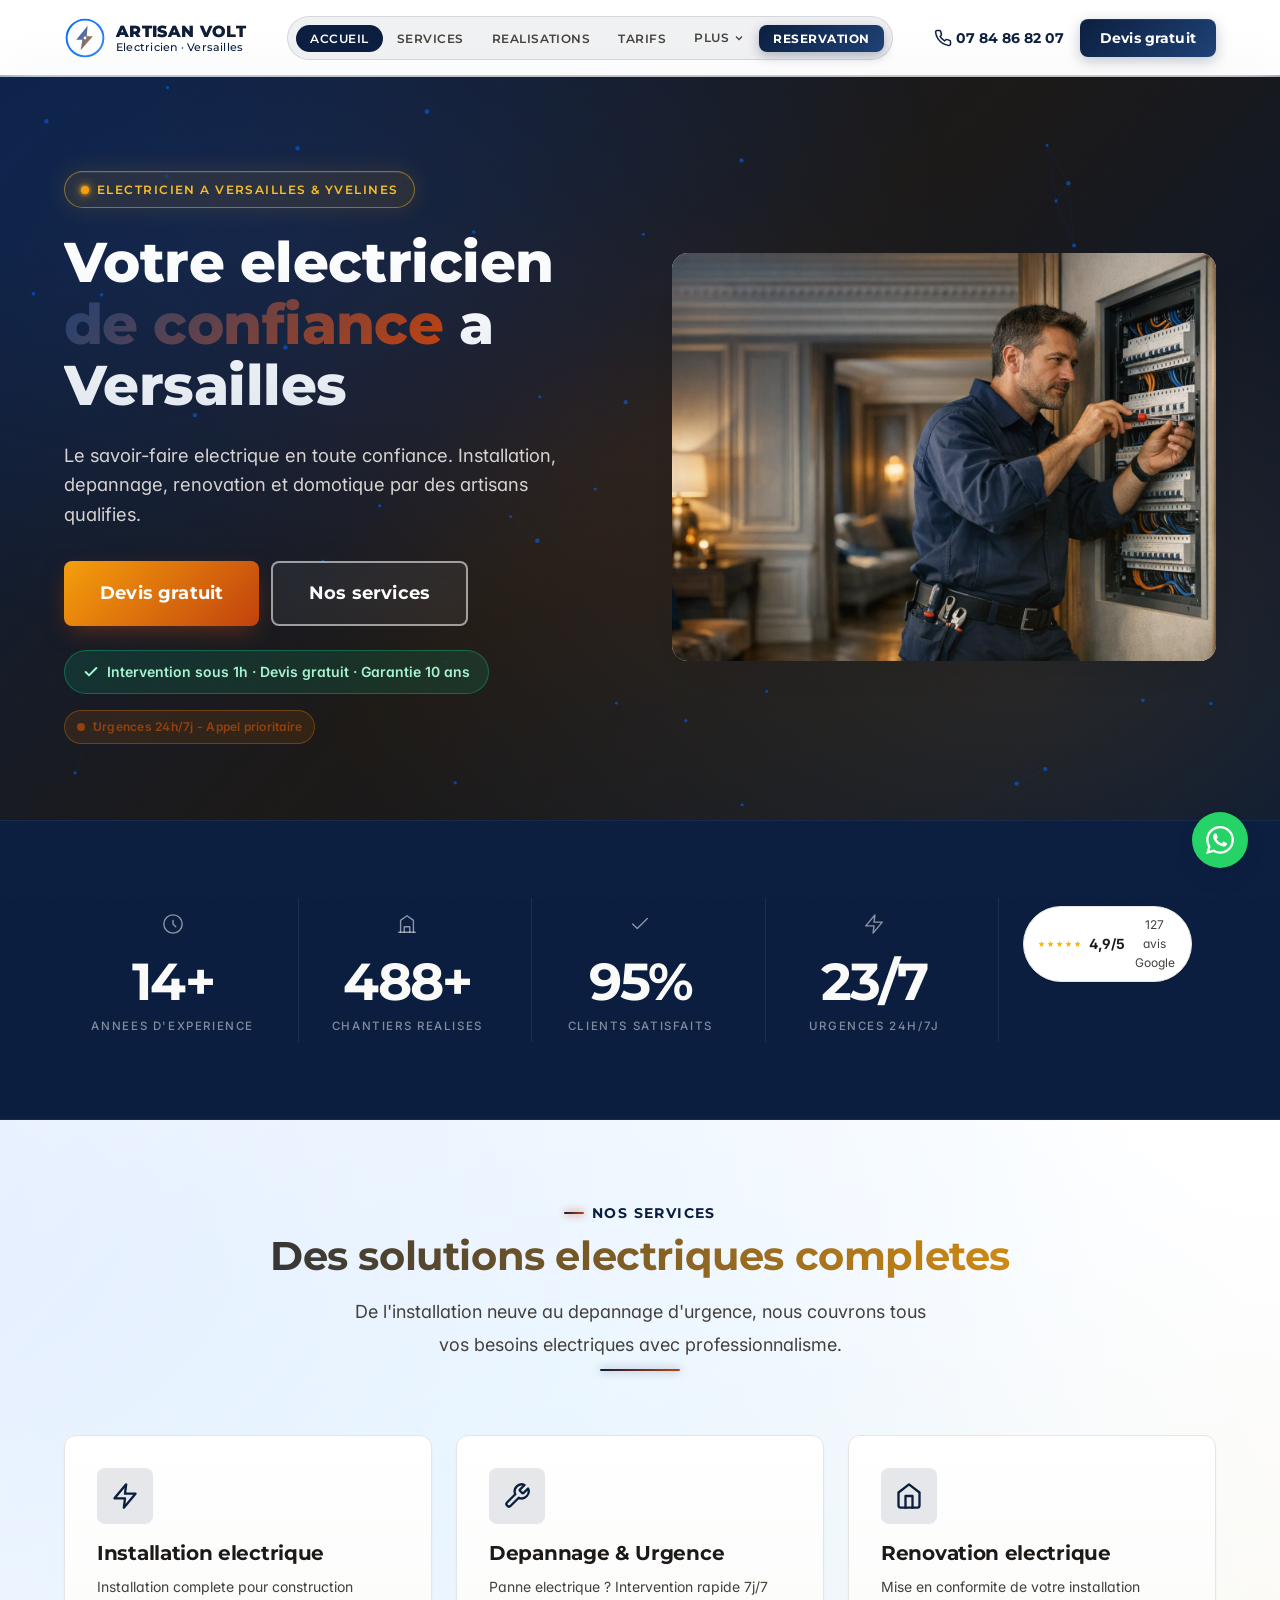
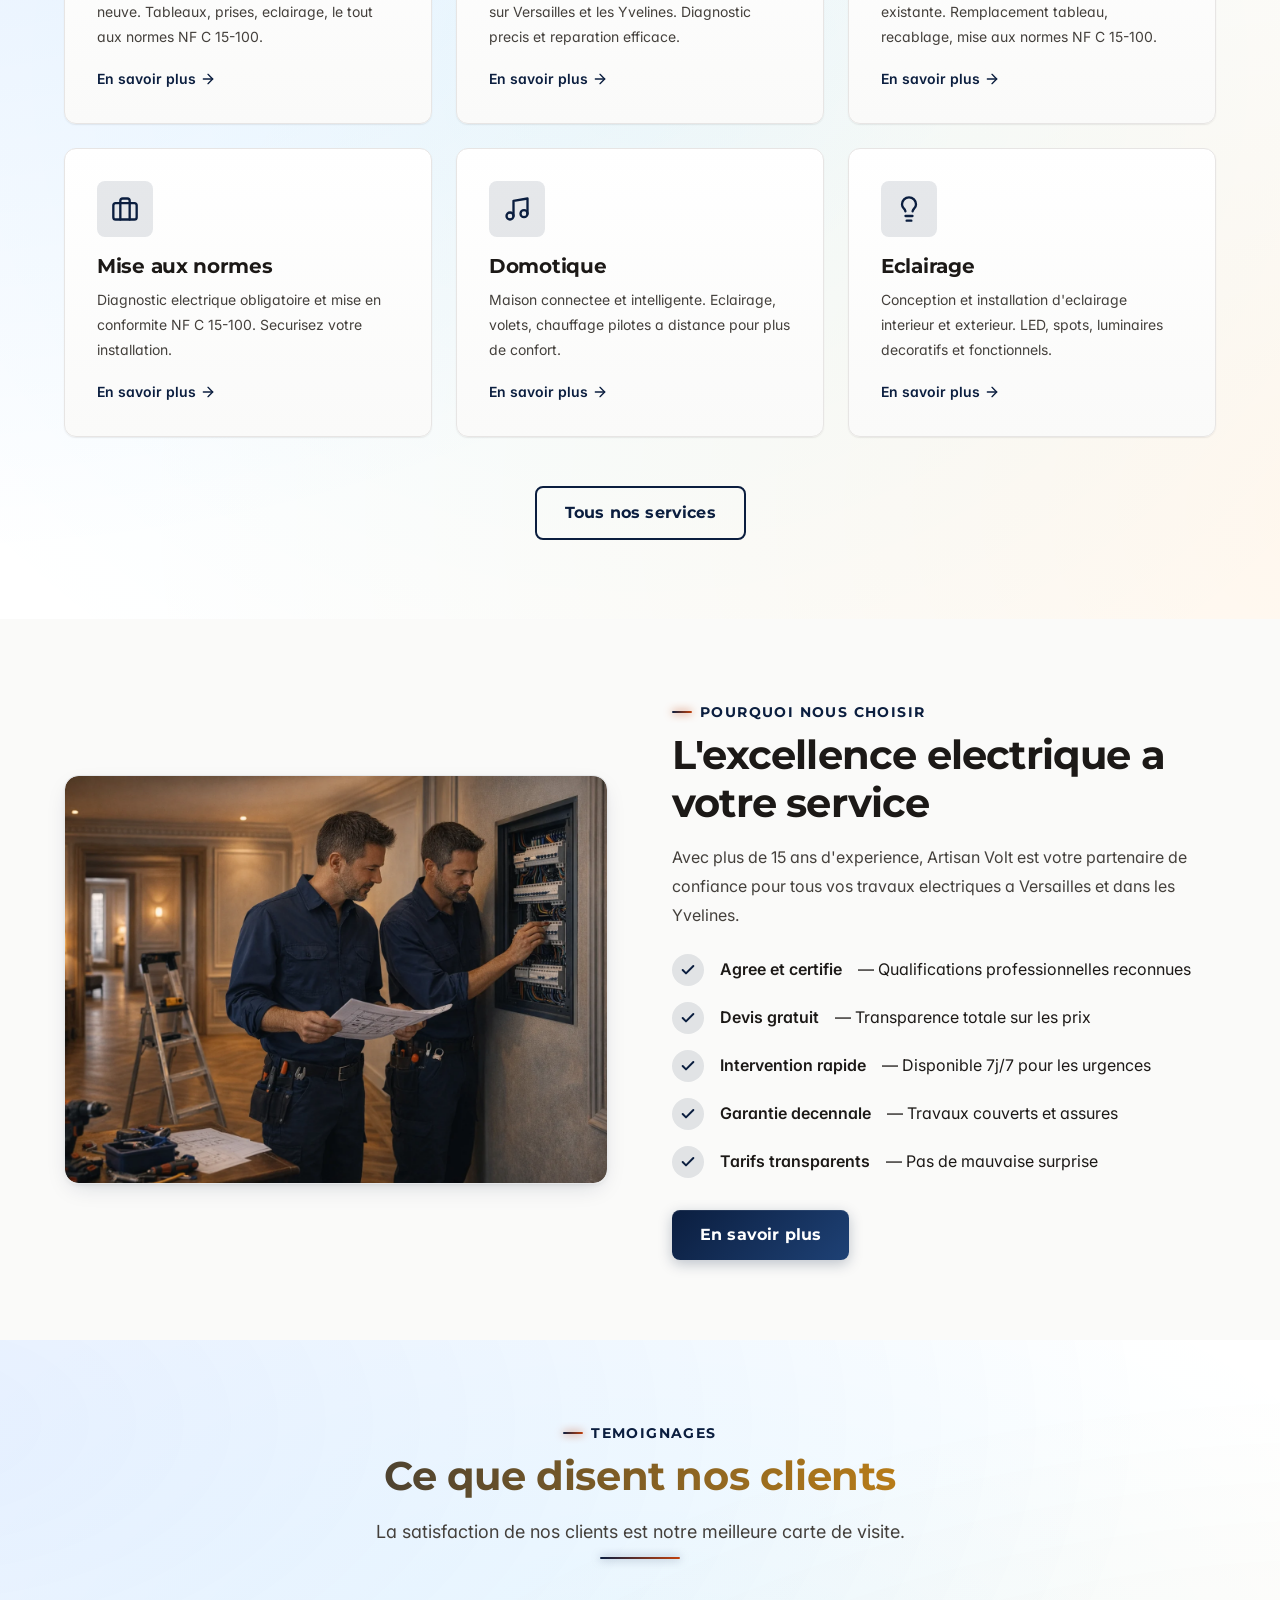
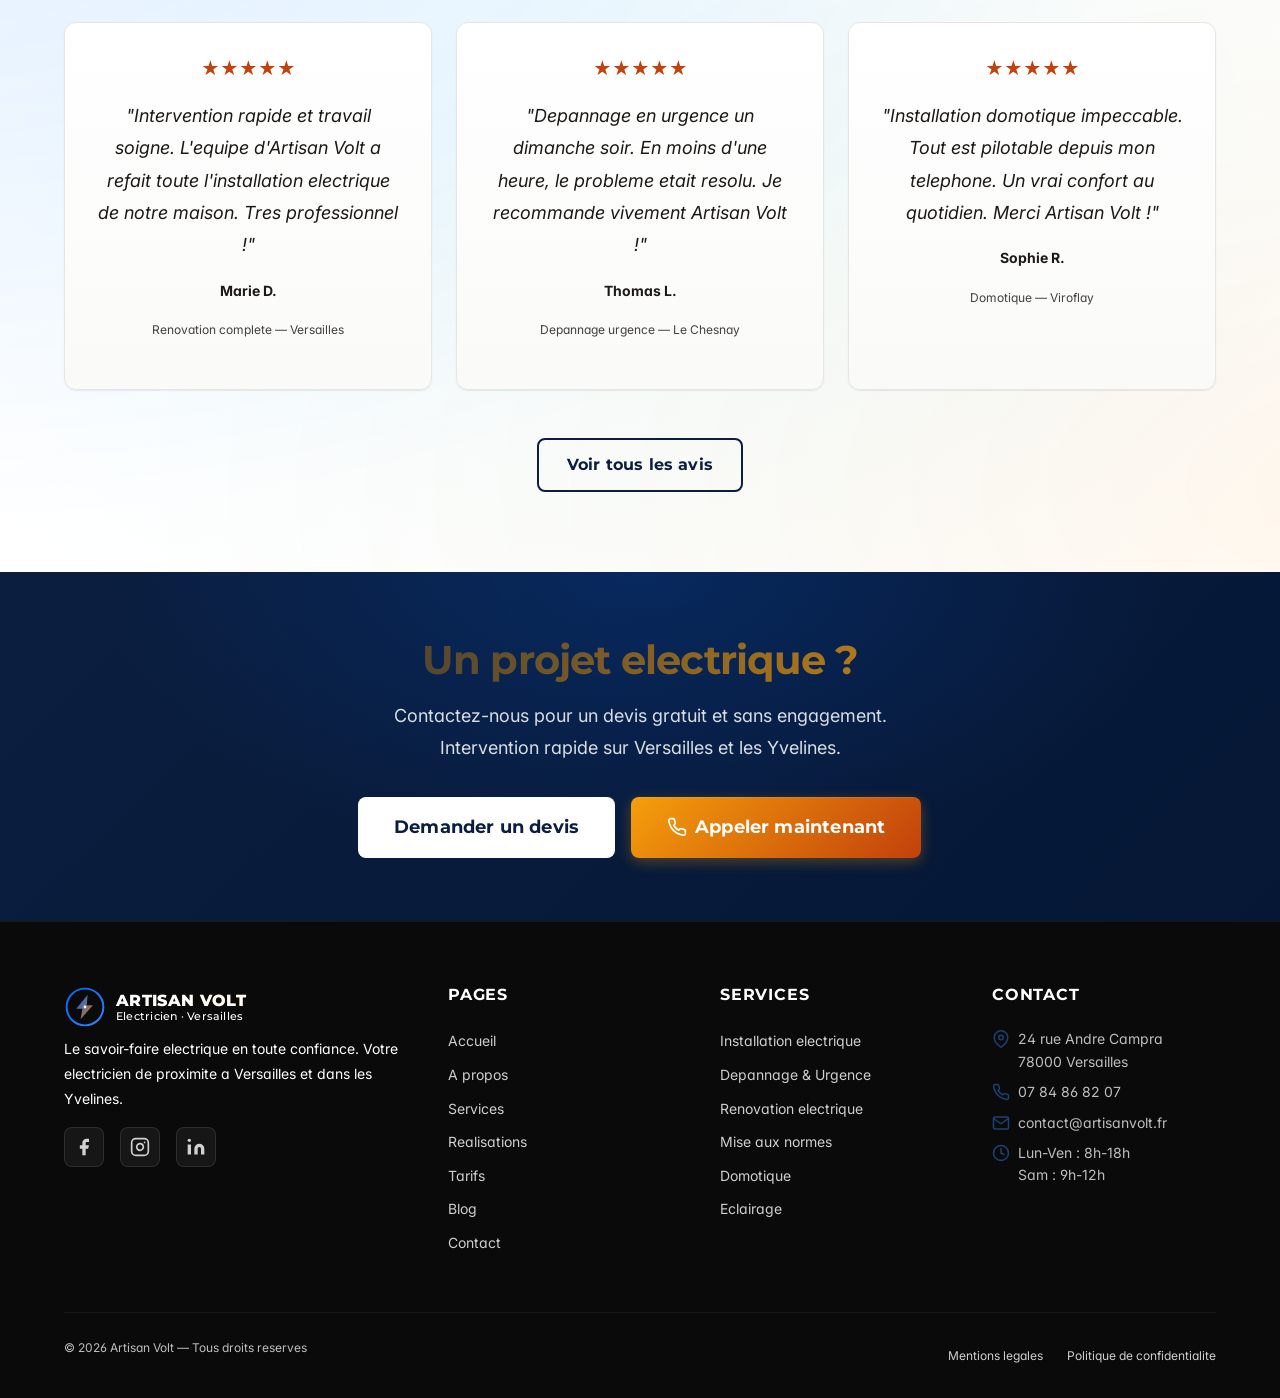
==== commit c2999428: "feat: optimisation mobile maximale + correction WhatsApp - Nouveau fichier assets/css/mobile-ultra.c" ====
--- a/index.html
+++ b/index.html
@@ -70,6 +70,7 @@
   <meta name="twitter:description" content="Le savoir-faire electrique en toute confiance. Installation, depannage, renovation et domotique.">
   <meta name="twitter:image" content="https://artisanvolt.fr/assets/images/og-cover.svg">
   <link rel="stylesheet" href="assets/css/final-polish.css">
+  <link rel="stylesheet" href="assets/css/mobile-ultra.css">
 </head>
 <body>
 <svg id="volt-svg-defs" xmlns="http://www.w3.org/2000/svg" style="position:absolute;width:0;height:0;overflow:hidden" aria-hidden="true" focusable="false">
@@ -511,7 +512,7 @@
   </footer>
 
   <!-- WhatsApp Button -->
-  <a href="https://wa.me/33100000000?text=Bonjour%2C%20je%20souhaite%20un%20renseignement." class="whatsapp-btn" aria-label="Nous contacter sur WhatsApp" target="_blank" rel="noopener noreferrer">
+  <a href="https://wa.me/33784868207?text=Bonjour%2C%20je%20souhaite%20un%20renseignement." class="whatsapp-btn" aria-label="Nous contacter sur WhatsApp" target="_blank" rel="noopener noreferrer">
     <svg viewBox="0 0 24 24" fill="currentColor" aria-hidden="true"><path d="M17.472 14.382c-.297-.149-1.758-.867-2.03-.967-.273-.099-.471-.148-.67.15-.197.297-.767.966-.94 1.164-.173.199-.347.223-.644.075-.297-.15-1.255-.463-2.39-1.475-.883-.788-1.48-1.761-1.653-2.059-.173-.297-.018-.458.13-.606.134-.133.298-.347.446-.52.149-.174.198-.298.298-.497.099-.198.05-.371-.025-.52-.075-.149-.669-1.612-.916-2.207-.242-.579-.487-.5-.669-.51-.173-.008-.371-.01-.57-.01-.198 0-.52.074-.792.372-.272.297-1.04 1.016-1.04 2.479 0 1.462 1.065 2.875 1.213 3.074.149.198 2.096 3.2 5.077 4.487.709.306 1.262.489 1.694.625.712.227 1.36.195 1.871.118.571-.085 1.758-.719 2.006-1.413.248-.694.248-1.289.173-1.413-.074-.124-.272-.198-.57-.347m-5.421 7.403h-.004a9.87 9.87 0 01-5.031-1.378l-.361-.214-3.741.982.998-3.648-.235-.374a9.86 9.86 0 01-1.51-5.26c.001-5.45 4.436-9.884 9.888-9.884 2.64 0 5.122 1.03 6.988 2.898a9.825 9.825 0 012.893 6.994c-.003 5.45-4.437 9.884-9.885 9.884m8.413-18.297A11.815 11.815 0 0012.05 0C5.495 0 .16 5.335.157 11.892c0 2.096.547 4.142 1.588 5.945L.057 24l6.305-1.654a11.882 11.882 0 005.683 1.448h.005c6.554 0 11.89-5.335 11.893-11.893a11.821 11.821 0 00-3.48-8.413z"/></svg>
   </a>
 
@@ -529,7 +530,7 @@
       <svg viewBox="0 0 24 24" fill="none" stroke="currentColor" stroke-width="2.2" stroke-linecap="round" stroke-linejoin="round" aria-hidden="true"><path d="M22 16.92v3a2 2 0 0 1-2.18 2 19.79 19.79 0 0 1-8.63-3.07 19.5 19.5 0 0 1-6-6 19.79 19.79 0 0 1-3.07-8.67A2 2 0 0 1 4.11 2h3a2 2 0 0 1 2 1.72c.127.96.361 1.903.7 2.81a2 2 0 0 1-.45 2.11L8.09 9.91a16 16 0 0 0 6 6l1.27-1.27a2 2 0 0 1 2.11-.45c.907.339 1.85.573 2.81.7A2 2 0 0 1 22 16.92z"/></svg>
       <span>Appeler</span>
     </a>
-    <a href="https://wa.me/33100000000" class="mobile-bottom-bar__btn mobile-bottom-bar__btn--whatsapp" target="_blank" rel="noopener" aria-label="WhatsApp">
+    <a href="https://wa.me/33784868207" class="mobile-bottom-bar__btn mobile-bottom-bar__btn--whatsapp" target="_blank" rel="noopener" aria-label="WhatsApp">
       <svg viewBox="0 0 24 24" fill="currentColor" aria-hidden="true"><path d="M17.472 14.382c-.297-.149-1.758-.867-2.03-.967-.273-.099-.471-.148-.67.15-.197.297-.767.966-.94 1.164-.173.199-.347.223-.644.075-.297-.15-1.255-.463-2.39-1.475-.883-.788-1.48-1.761-1.653-2.059-.173-.297-.018-.458.13-.606.134-.133.298-.347.446-.52.149-.174.198-.298.298-.497.099-.198.05-.371-.025-.52-.075-.149-.669-1.612-.916-2.207-.242-.579-.487-.5-.669-.51-.173-.008-.371-.01-.57-.01-.198 0-.52.074-.792.372-.272.297-1.04 1.016-1.04 2.479 0 1.462 1.065 2.875 1.213 3.074.149.198 2.096 3.2 5.077 4.487.709.306 1.262.489 1.694.625.712.227 1.36.195 1.871.118.571-.085 1.758-.719 2.006-1.413.248-.694.248-1.289.173-1.413-.074-.124-.272-.198-.57-.347m-5.421 7.403h-.004a9.87 9.87 0 01-5.031-1.378l-.361-.214-3.741.982.998-3.648-.235-.374a9.86 9.86 0 01-1.51-5.26c.001-5.45 4.436-9.884 9.888-9.884 2.64 0 5.122 1.03 6.988 2.898a9.825 9.825 0 012.893 6.994c-.003 5.45-4.437 9.884-9.885 9.884m8.413-18.297A11.815 11.815 0 0012.05 0C5.495 0 .16 5.335.157 11.892c0 2.096.547 4.142 1.588 5.945L.057 24l6.305-1.654a11.882 11.882 0 005.683 1.448h.005c6.554 0 11.89-5.335 11.893-11.893a11.821 11.821 0 00-3.48-8.413Z"/></svg>
       <span>WhatsApp</span>
     </a>
--- a/assets/css/mobile-ultra.css
+++ b/assets/css/mobile-ultra.css
@@ -0,0 +1,618 @@
+/* ============================================
+   MOBILE ULTRA — Artisan Volt
+   Optimisation maximale telephone (charge en dernier)
+   ============================================ */
+
+/* ── Variables mobile ────────────────────── */
+:root {
+  --mobile-bottom-bar-h: 72px;
+  --touch-min: 48px;
+}
+
+/* ── Performance : desactiver canvas/effets lourds sur mobile ── */
+@media (max-width: 767px) {
+  .hero__fx,
+  canvas[data-hero-fx] {
+    display: none !important;
+  }
+
+  /* Reduire les animations lourdes */
+  .hero__bg-pattern {
+    opacity: 0.4;
+  }
+
+  /* Optimiser les animations GPU */
+  .card,
+  .btn,
+  .trust-bar__item {
+    will-change: auto;
+    transform: none;
+  }
+
+  .card:hover {
+    transform: none;
+    box-shadow: var(--shadow-md);
+  }
+}
+
+/* ── HERO : layout mobile optimise ─────────── */
+@media (max-width: 767px) {
+  .hero {
+    padding: 1.5rem 0 5rem !important;
+    min-height: auto !important;
+  }
+
+  .hero__inner {
+    display: flex !important;
+    flex-direction: column !important;
+    gap: 1.5rem !important;
+    align-items: stretch !important;
+  }
+
+  /* Image en premier sur mobile (visual-first) */
+  .hero__image {
+    order: -1;
+    max-height: 220px !important;
+    border-radius: 16px;
+    overflow: hidden;
+  }
+
+  .hero__image img {
+    width: 100%;
+    height: 220px;
+    object-fit: cover;
+    object-position: top center;
+    border-radius: 16px;
+  }
+
+  .hero__content {
+    text-align: center;
+  }
+
+  .hud-tag {
+    font-size: 0.72rem !important;
+    padding: 0.4rem 0.9rem !important;
+    display: inline-flex !important;
+    margin: 0 auto 1rem !important;
+  }
+
+  .hero__title {
+    font-size: clamp(1.65rem, 6.5vw, 2.1rem) !important;
+    line-height: 1.12 !important;
+    margin-bottom: 0.75rem !important;
+  }
+
+  .hero__description {
+    font-size: 0.95rem !important;
+    line-height: 1.55 !important;
+    margin-bottom: 1.25rem !important;
+    color: rgba(250, 250, 249, 0.82) !important;
+  }
+
+  .hero__buttons {
+    display: flex !important;
+    flex-direction: row !important;
+    gap: 0.6rem !important;
+    justify-content: center !important;
+    flex-wrap: nowrap !important;
+  }
+
+  .hero__buttons .btn {
+    flex: 1 !important;
+    min-width: 0 !important;
+    padding: 0.9rem 0.75rem !important;
+    font-size: 0.88rem !important;
+    max-width: 48% !important;
+  }
+
+  .hero__reassurance {
+    font-size: 0.8rem !important;
+    text-align: center !important;
+    justify-content: center !important;
+    opacity: 0.85;
+    margin-top: 0.75rem !important;
+  }
+
+  .availability-badge {
+    justify-content: center !important;
+  }
+}
+
+/* ── BOTTOM BAR : upgrade visuel ──────────── */
+@media (max-width: 767px) {
+  .mobile-bottom-bar {
+    height: var(--mobile-bottom-bar-h) !important;
+    padding: 0.6rem 0.75rem env(safe-area-inset-bottom, 0.6rem) !important;
+    gap: 0.5rem !important;
+    align-items: stretch !important;
+  }
+
+  .mobile-bottom-bar__btn {
+    flex: 1 !important;
+    min-height: var(--touch-min) !important;
+    padding: 0.6rem 0.4rem !important;
+    font-size: 0.8rem !important;
+    font-weight: 700 !important;
+    border-radius: 12px !important;
+    gap: 0.3rem !important;
+    flex-direction: column !important;
+    letter-spacing: 0.01em !important;
+    line-height: 1.1 !important;
+  }
+
+  .mobile-bottom-bar__btn svg {
+    width: 22px !important;
+    height: 22px !important;
+  }
+
+  /* Appel : accent rouge urgence */
+  .mobile-bottom-bar__btn--call {
+    background: linear-gradient(135deg, #0B1E3F, #1E4175) !important;
+    box-shadow: 0 4px 12px rgba(11, 30, 63, 0.35) !important;
+  }
+
+  /* WhatsApp : vert vif */
+  .mobile-bottom-bar__btn--whatsapp {
+    background: linear-gradient(135deg, #25D366, #128C7E) !important;
+    box-shadow: 0 4px 12px rgba(37, 211, 102, 0.3) !important;
+  }
+
+  /* Devis : or premium */
+  .mobile-bottom-bar__btn--quote {
+    background: linear-gradient(135deg, #F59E0B, #C2410C) !important;
+    box-shadow: 0 4px 12px rgba(245, 158, 11, 0.35) !important;
+  }
+
+  .mobile-bottom-bar__btn:active {
+    transform: scale(0.93) !important;
+    opacity: 0.9;
+  }
+
+  body {
+    padding-bottom: calc(var(--mobile-bottom-bar-h) + env(safe-area-inset-bottom, 0px)) !important;
+  }
+}
+
+/* ── NAVIGATION MOBILE : drawer ameliore ─── */
+@media (max-width: 767px) {
+  .nav {
+    background: #FFFFFF !important;
+    box-shadow: 4px 0 32px rgba(11, 30, 63, 0.18) !important;
+  }
+
+  .nav__list {
+    padding: 0 1rem 1.5rem !important;
+  }
+
+  .nav__link {
+    font-size: 1rem !important;
+    padding: 1rem 0.75rem !important;
+    border-radius: 10px !important;
+    color: var(--color-text) !important;
+    display: flex !important;
+    align-items: center !important;
+    justify-content: space-between !important;
+  }
+
+  .nav__link--active {
+    background: rgba(11, 30, 63, 0.06) !important;
+    color: var(--color-primary) !important;
+  }
+
+  .nav__dropdown-toggle {
+    width: 100% !important;
+    background: none !important;
+    border: none !important;
+    text-align: left !important;
+    cursor: pointer !important;
+  }
+
+  .nav__dropdown-menu {
+    background: var(--color-neutral-50) !important;
+    border-radius: 10px !important;
+    padding: 0.5rem !important;
+    margin-top: 0.25rem !important;
+    border-left: 3px solid var(--color-primary-100) !important;
+  }
+
+  .nav__dropdown-link {
+    display: block !important;
+    padding: 0.7rem 0.75rem !important;
+    border-radius: 8px !important;
+    font-size: 0.92rem !important;
+    color: var(--color-text-light) !important;
+  }
+
+  .nav__dropdown-link:hover {
+    background: rgba(11, 30, 63, 0.06) !important;
+    color: var(--color-primary) !important;
+  }
+
+  /* CTA reservation en bas du menu */
+  .nav__link.nav__cta {
+    background: var(--color-primary) !important;
+    color: #FFFFFF !important;
+    margin-top: 0.5rem !important;
+    justify-content: center !important;
+    padding: 0.9rem 1rem !important;
+  }
+}
+
+/* ── HEADER MOBILE : compact + numero visible ─── */
+@media (max-width: 767px) {
+  .header__inner {
+    padding: 0.65rem 1rem !important;
+    min-height: 58px !important;
+  }
+
+  .header__logo {
+    gap: 0.5rem !important;
+  }
+
+  .header__logo-img {
+    width: 34px !important;
+    height: 34px !important;
+  }
+
+  .header__logo-brand {
+    font-size: 0.88rem !important;
+    letter-spacing: 0.04em !important;
+  }
+
+  .header__logo-slogan {
+    font-size: 0.6rem !important;
+  }
+
+  .menu-toggle {
+    width: 40px !important;
+    height: 40px !important;
+    padding: 6px !important;
+    border-radius: 8px !important;
+    background: rgba(11, 30, 63, 0.06) !important;
+    display: flex !important;
+    align-items: center !important;
+    justify-content: center !important;
+  }
+}
+
+/* ── TRUST BAR MOBILE ───────────────────── */
+@media (max-width: 479px) {
+  .trust-bar__inner {
+    grid-template-columns: repeat(2, 1fr) !important;
+    gap: 0 !important;
+  }
+
+  .trust-bar__item {
+    padding: 1.25rem 0.75rem !important;
+    border-bottom: 1px solid rgba(255, 255, 255, 0.06) !important;
+  }
+
+  .trust-bar__item:nth-child(odd) {
+    border-right: 1px solid rgba(255, 255, 255, 0.06) !important;
+  }
+
+  .trust-bar__number {
+    font-size: 2.25rem !important;
+  }
+
+  .trust-bar__label {
+    font-size: 0.68rem !important;
+    letter-spacing: 0.1em !important;
+  }
+
+  .trust-bar__icon {
+    width: 28px !important;
+    height: 28px !important;
+    margin-bottom: 0.5rem !important;
+  }
+}
+
+/* ── SECTIONS MOBILE ────────────────────── */
+@media (max-width: 767px) {
+  .section {
+    padding: 2.5rem 0 !important;
+  }
+
+  .section__header {
+    margin-bottom: 1.5rem !important;
+  }
+
+  .section__title {
+    font-size: clamp(1.4rem, 5vw, 1.75rem) !important;
+  }
+
+  .section__subtitle {
+    font-size: 0.72rem !important;
+  }
+
+  .section__description {
+    font-size: 0.92rem !important;
+    padding: 0 !important;
+  }
+}
+
+/* ── CARDS MOBILE ───────────────────────── */
+@media (max-width: 767px) {
+  .card-service {
+    padding: 1.5rem !important;
+  }
+
+  .card-service__icon {
+    width: 52px !important;
+    height: 52px !important;
+    margin-bottom: 1rem !important;
+  }
+
+  .card-service__title {
+    font-size: 1.05rem !important;
+    margin-bottom: 0.5rem !important;
+  }
+
+  .card-service__description {
+    font-size: 0.9rem !important;
+    line-height: 1.55 !important;
+  }
+
+  .card-service__link {
+    margin-top: 1rem !important;
+    font-size: 0.88rem !important;
+    min-height: var(--touch-min) !important;
+    display: inline-flex !important;
+    align-items: center !important;
+  }
+
+  .card-testimonial {
+    padding: 1.25rem !important;
+  }
+
+  .card-testimonial__text {
+    font-size: 0.9rem !important;
+    line-height: 1.55 !important;
+  }
+}
+
+/* ── CTA SECTION MOBILE ─────────────────── */
+@media (max-width: 767px) {
+  .cta-section {
+    padding: 3rem 0 !important;
+  }
+
+  .cta-section__title {
+    font-size: 1.75rem !important;
+    line-height: 1.15 !important;
+  }
+
+  .cta-section__description {
+    font-size: 0.92rem !important;
+    margin-bottom: 1.5rem !important;
+  }
+
+  .cta-section__buttons {
+    flex-direction: column !important;
+    gap: 0.75rem !important;
+    align-items: stretch !important;
+  }
+
+  .cta-section__buttons .btn {
+    width: 100% !important;
+    padding: 1rem !important;
+    font-size: 0.95rem !important;
+    min-height: 52px !important;
+    justify-content: center !important;
+  }
+}
+
+/* ── SPLIT SECTION MOBILE ───────────────── */
+@media (max-width: 767px) {
+  .split {
+    grid-template-columns: 1fr !important;
+    gap: 1.5rem !important;
+  }
+
+  .split > div:first-child img {
+    max-height: 240px !important;
+    width: 100% !important;
+    object-fit: cover !important;
+  }
+
+  .split h2 {
+    font-size: 1.5rem !important;
+    line-height: 1.2 !important;
+  }
+}
+
+/* ── FOOTER MOBILE ──────────────────────── */
+@media (max-width: 767px) {
+  .footer__inner {
+    grid-template-columns: 1fr !important;
+    gap: 2rem !important;
+    padding: 2rem 0 1rem !important;
+  }
+
+  .footer__brand p {
+    font-size: 0.88rem !important;
+    line-height: 1.55 !important;
+  }
+
+  .footer__heading {
+    font-size: 0.85rem !important;
+    letter-spacing: 0.1em !important;
+    margin-bottom: 0.75rem !important;
+  }
+
+  .footer__links li {
+    margin-bottom: 0.5rem !important;
+  }
+
+  .footer__links a {
+    font-size: 0.88rem !important;
+    padding: 0.2rem 0 !important;
+    display: inline-block !important;
+  }
+
+  .footer__contact-item {
+    font-size: 0.88rem !important;
+    margin-bottom: 0.6rem !important;
+    gap: 0.5rem !important;
+  }
+
+  .footer__bottom {
+    padding: 1rem 0 !important;
+    flex-direction: column !important;
+    gap: 0.5rem !important;
+    text-align: center !important;
+  }
+
+  .footer__copyright {
+    font-size: 0.78rem !important;
+  }
+
+  .footer__legal {
+    display: flex !important;
+    gap: 1rem !important;
+    justify-content: center !important;
+  }
+
+  .footer__legal a {
+    font-size: 0.78rem !important;
+  }
+
+  .footer__socials {
+    margin-top: 0.75rem !important;
+  }
+
+  .footer {
+    padding-bottom: calc(var(--mobile-bottom-bar-h) + 1rem) !important;
+  }
+}
+
+/* ── FORMULAIRES MOBILE ─────────────────── */
+@media (max-width: 767px) {
+  input[type="text"],
+  input[type="email"],
+  input[type="tel"],
+  input[type="date"],
+  textarea,
+  select {
+    font-size: 16px !important; /* Evite zoom iOS */
+    min-height: var(--touch-min) !important;
+    padding: 0.75rem 1rem !important;
+    border-radius: 10px !important;
+  }
+
+  textarea {
+    min-height: 110px !important;
+  }
+
+  .form__group {
+    margin-bottom: 1rem !important;
+  }
+
+  .form__label {
+    font-size: 0.88rem !important;
+    margin-bottom: 0.4rem !important;
+    display: block !important;
+  }
+}
+
+/* ── BOUTONS MOBILE : touch-friendly ───── */
+@media (max-width: 767px) {
+  .btn {
+    min-height: var(--touch-min) !important;
+    padding: 0.85rem 1.4rem !important;
+    font-size: 0.92rem !important;
+    -webkit-tap-highlight-color: transparent !important;
+  }
+
+  .btn--lg {
+    padding: 0.95rem 1.6rem !important;
+    font-size: 1rem !important;
+  }
+
+  .btn--sm {
+    min-height: 36px !important;
+    padding: 0.45rem 1rem !important;
+    font-size: 0.82rem !important;
+  }
+}
+
+/* ── GRILLE SERVICES 2 COL sur petites tablettes ── */
+@media (min-width: 480px) and (max-width: 767px) {
+  .grid--3 {
+    grid-template-columns: repeat(2, 1fr) !important;
+  }
+}
+
+/* ── TEXTES TRONQUES MOBILE ──────────────── */
+@media (max-width: 767px) {
+  h2 {
+    font-size: clamp(1.35rem, 5.5vw, 1.75rem) !important;
+    line-height: 1.2 !important;
+  }
+
+  h3 {
+    font-size: clamp(1.1rem, 4vw, 1.35rem) !important;
+  }
+
+  p {
+    font-size: 0.93rem !important;
+    line-height: 1.65 !important;
+  }
+}
+
+/* ── SCROLL SNAP sur grilles de cards ────── */
+@media (max-width: 479px) {
+  .grid--3 {
+    display: flex !important;
+    flex-direction: row !important;
+    overflow-x: auto !important;
+    scroll-snap-type: x mandatory !important;
+    gap: 1rem !important;
+    padding-bottom: 0.75rem !important;
+    -webkit-overflow-scrolling: touch !important;
+    scrollbar-width: none !important;
+  }
+
+  .grid--3::-webkit-scrollbar {
+    display: none !important;
+  }
+
+  .grid--3 > * {
+    flex: 0 0 82vw !important;
+    scroll-snap-align: start !important;
+    max-width: 320px !important;
+  }
+}
+
+/* ── LIENS TELEPHONE CLIQUABLES ─────────── */
+@media (max-width: 767px) {
+  a[href^="tel"] {
+    -webkit-tap-highlight-color: transparent;
+    touch-action: manipulation;
+  }
+
+  .header__phone {
+    display: none !important;
+  }
+}
+
+/* ── LOGO IMAGE MOBILE ──────────────────── */
+@media (max-width: 767px) {
+  .header__logo-img {
+    width: 32px !important;
+    height: 32px !important;
+  }
+}
+
+/* ── SAFE AREA (iPhone X+) ──────────────── */
+@supports (padding: env(safe-area-inset-bottom)) {
+  @media (max-width: 767px) {
+    .mobile-bottom-bar {
+      padding-bottom: max(0.6rem, env(safe-area-inset-bottom)) !important;
+    }
+
+    body {
+      padding-bottom: calc(var(--mobile-bottom-bar-h) + env(safe-area-inset-bottom)) !important;
+    }
+  }
+}
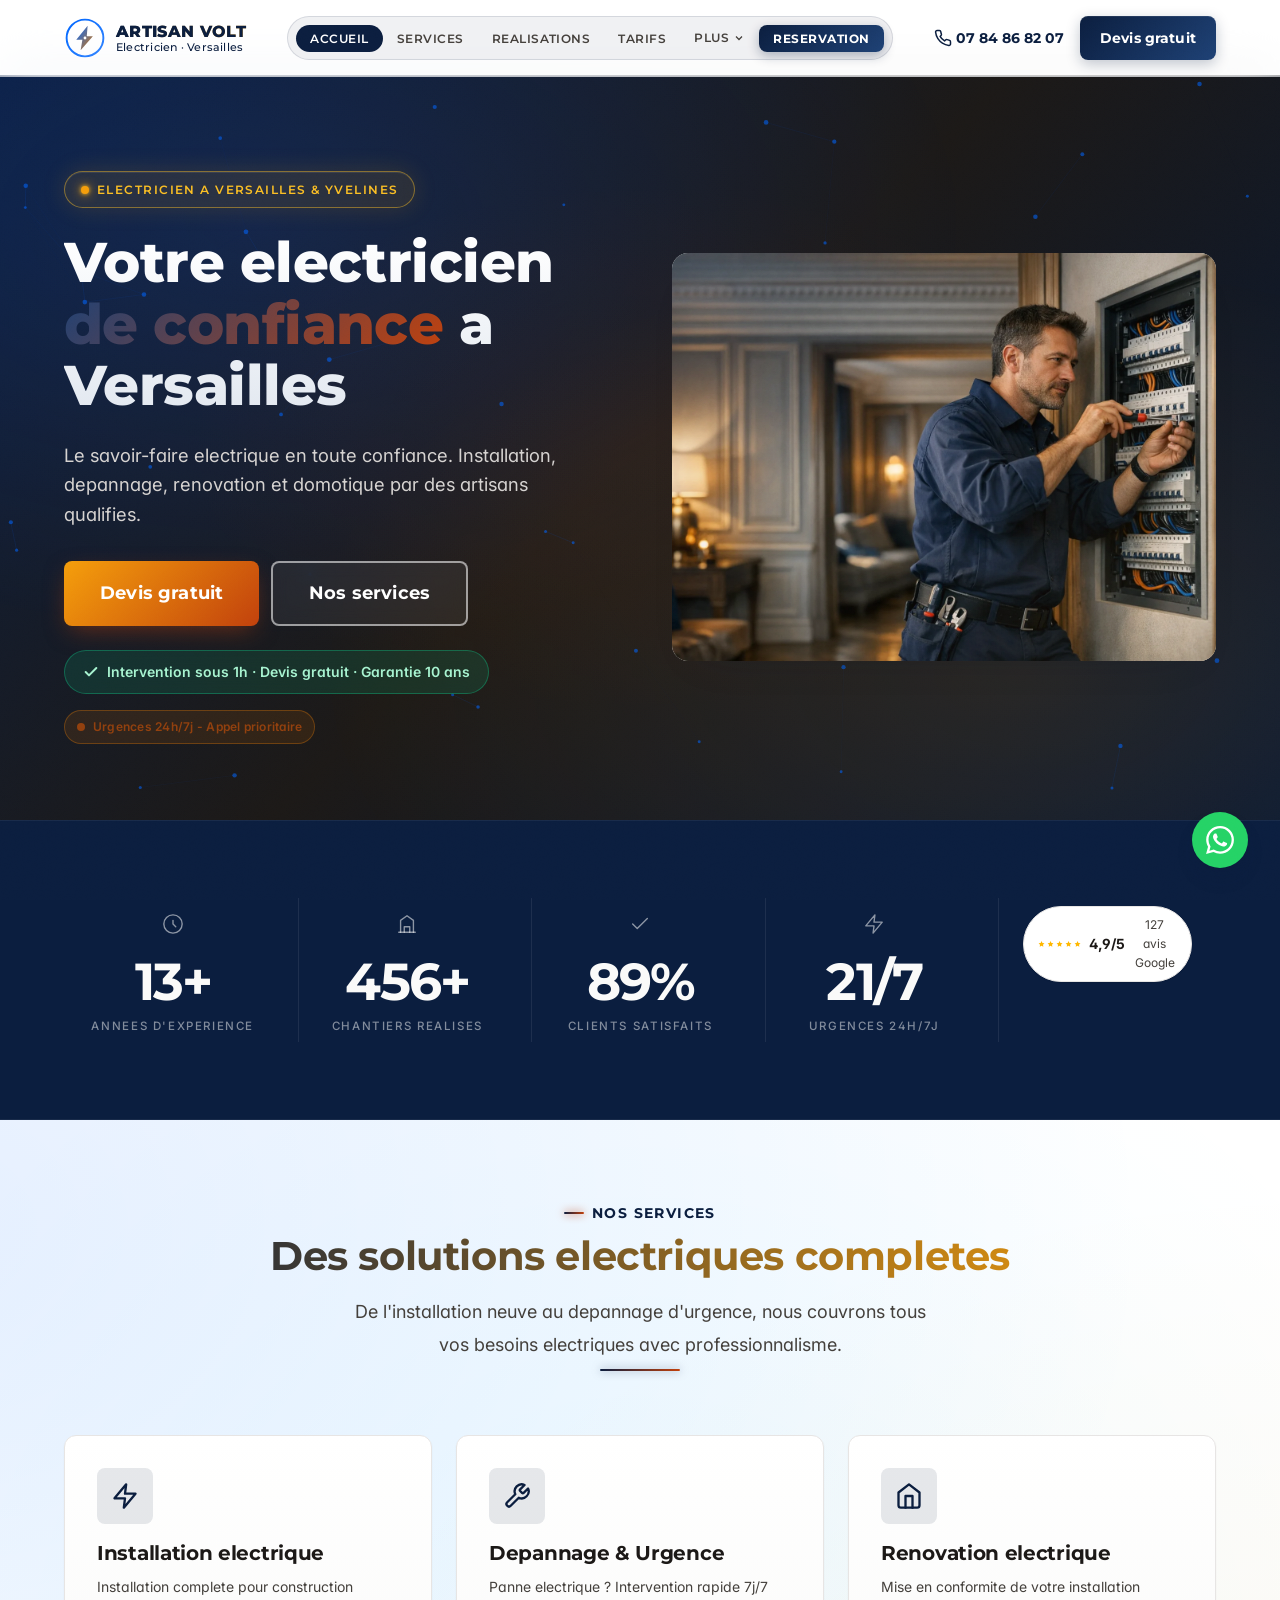
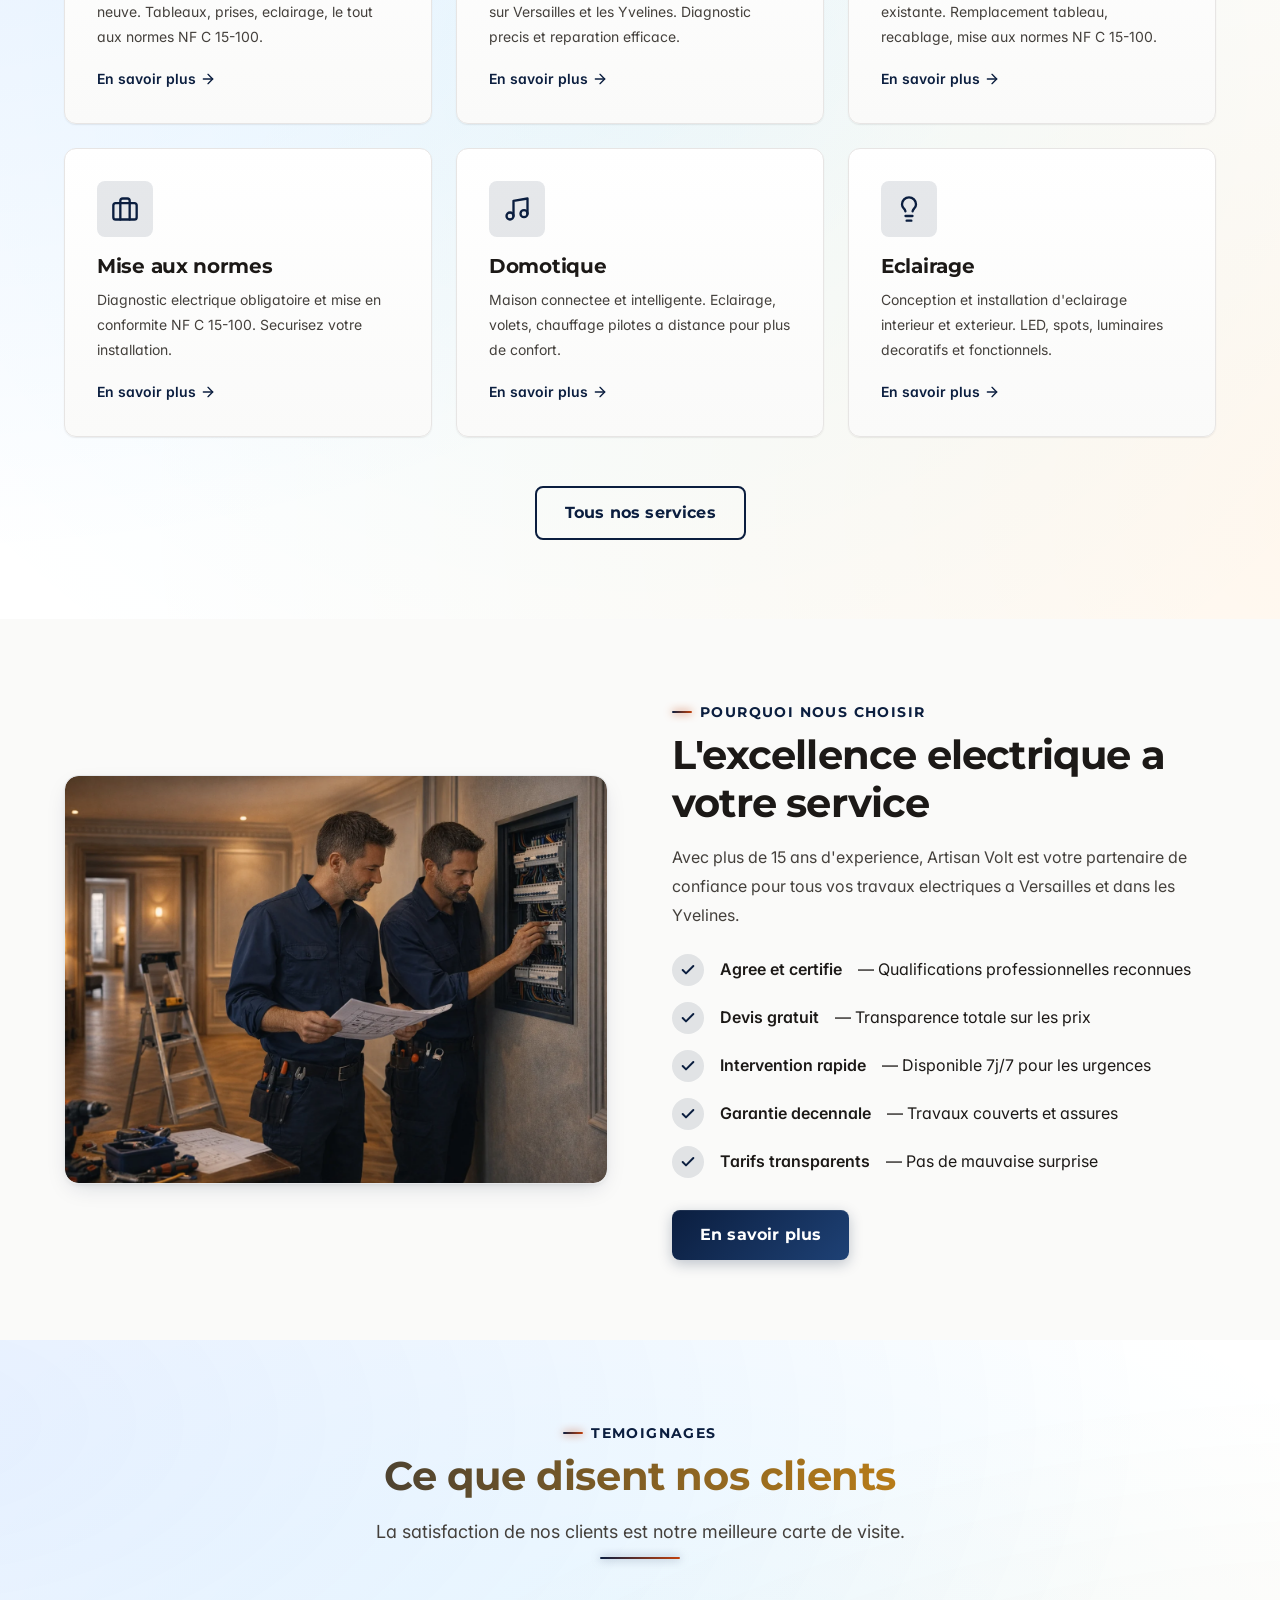
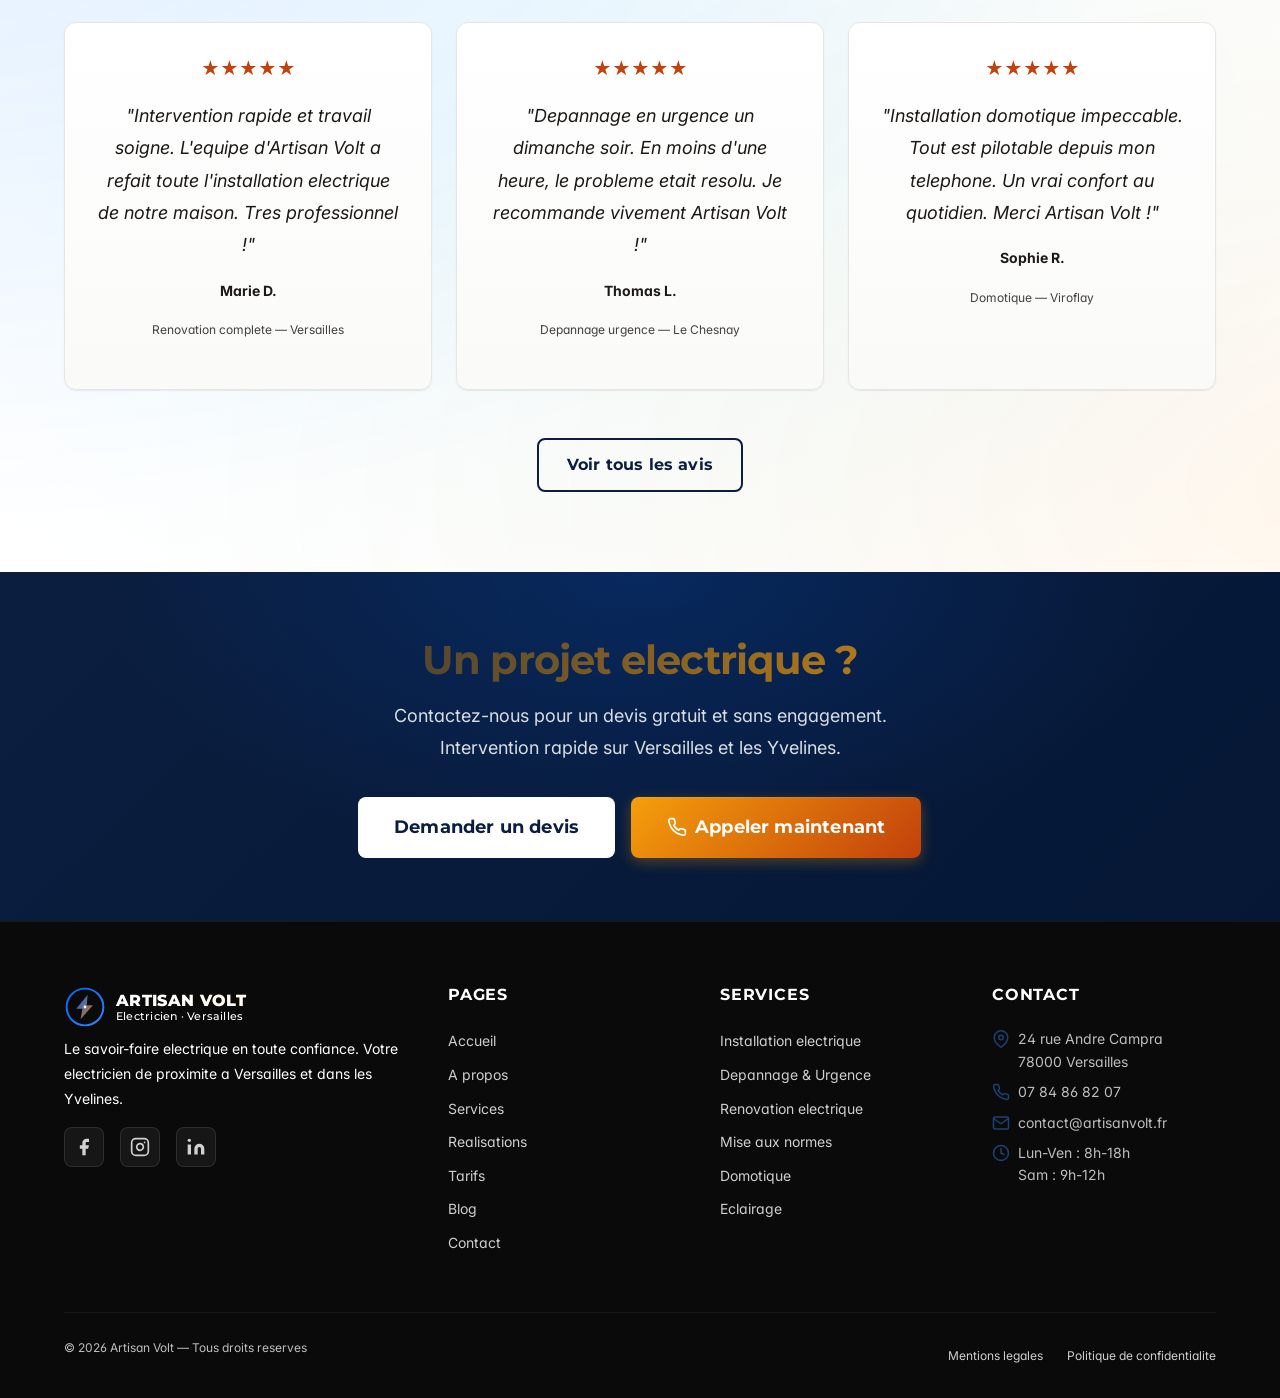
==== commit 436d6c37: "fix(seo+a11y): title raccourci 60 chars + accents UTF-8 + touch target 44px - Title: 87 chars -> 56 " ====
--- a/index.html
+++ b/index.html
@@ -3,9 +3,8 @@
 <head>
   <meta charset="UTF-8">
   <meta name="viewport" content="width=device-width, initial-scale=1.0">
-  <meta name="description" content="Artisan Volt — Electricien professionnel a Versailles. Installation, depannage, renovation electrique et domotique. Devis gratuit, intervention rapide.">
-  <meta name="keywords" content="electricien versailles, artisan electricien 78, depannage electrique, installation electrique, renovation electrique yvelines">
-  <title>Artisan Volt — Electricien a Versailles | Le savoir-faire electrique en toute confiance</title>
+  <meta name="description" content="Artisan Volt — Électricien professionnel à Versailles (78). Installation, dépannage, rénovation électrique et domotique. Devis gratuit, intervention 24/7.">
+  <title>Artisan Volt — Électricien Versailles | Devis gratuit 24/7</title>
 
   <!-- Fonts -->
   <link rel="preconnect" href="https://fonts.googleapis.com">
--- a/assets/css/components.css
+++ b/assets/css/components.css
@@ -9,6 +9,7 @@
   justify-content: center;
   gap: var(--space-sm);
   padding: 0.75rem 1.75rem;
+  min-height: 44px;
   font-family: var(--font-heading);
   font-size: var(--font-size-base);
   font-weight: var(--font-weight-bold);
--- a/assets/css/mobile-ultra.css
+++ b/assets/css/mobile-ultra.css
@@ -1,92 +1,397 @@
 /* ============================================
    MOBILE ULTRA — Artisan Volt
-   Optimisation maximale telephone (charge en dernier)
+   Pro techniques : art-direction, fluid type,
+   glassmorphism, depth, micro-interactions
+   Uniquement < 767px
    ============================================ */
 
-/* ── Variables mobile ────────────────────── */
 :root {
   --mobile-bottom-bar-h: 72px;
   --touch-min: 48px;
+  --mobile-radius-lg: 20px;
+  --mobile-radius-md: 14px;
+  --mobile-radius-sm: 10px;
+  --mobile-shadow-sm: 0 1px 2px rgba(11,30,63,.06), 0 2px 4px rgba(11,30,63,.04);
+  --mobile-shadow-md: 0 4px 6px -2px rgba(11,30,63,.08), 0 10px 20px -4px rgba(11,30,63,.10);
+  --mobile-shadow-lg: 0 10px 15px -3px rgba(11,30,63,.10), 0 20px 40px -8px rgba(11,30,63,.15), 0 30px 60px -12px rgba(245,158,11,.08);
+  --mobile-shadow-premium: 0 2px 4px rgba(11,30,63,.04), 0 8px 16px rgba(11,30,63,.08), 0 24px 48px rgba(11,30,63,.12);
+  --mobile-ease-out: cubic-bezier(0.16, 1, 0.3, 1);
+  --mobile-ease-spring: cubic-bezier(0.34, 1.56, 0.64, 1);
 }
 
-/* ── Performance : desactiver canvas/effets lourds sur mobile ── */
+/* ============================================
+   MOBILE SEULEMENT — tout est dans ce media query
+   ============================================ */
 @media (max-width: 767px) {
+
+  /* ── PERFORMANCE : desactiver effets lourds ───── */
   .hero__fx,
-  canvas[data-hero-fx] {
-    display: none !important;
-  }
-
-  /* Reduire les animations lourdes */
-  .hero__bg-pattern {
-    opacity: 0.4;
-  }
-
-  /* Optimiser les animations GPU */
-  .card,
-  .btn,
-  .trust-bar__item {
-    will-change: auto;
-    transform: none;
-  }
-
-  .card:hover {
-    transform: none;
-    box-shadow: var(--shadow-md);
-  }
-}
-
-/* ── HERO : layout mobile optimise ─────────── */
-@media (max-width: 767px) {
+  canvas[data-hero-fx],
+  .hero__bg-pattern,
+  .bulb-stage__grid,
+  .bulb-stage__mesh,
+  .bulb-stage__corner,
+  .bulb-stage__label,
+  .bulb__rays,
+  .bulb__glow,
+  #volt-svg-defs,
+  [data-spark]::before,
+  [data-spark]::after {
+    display: none !important;
+  }
+
+  /* ── TYPOGRAPHIE FLUIDE (clamp) ───────────────── */
+  body {
+    font-size: clamp(14.5px, 3.9vw, 16px) !important;
+    line-height: 1.55 !important;
+    -webkit-font-smoothing: antialiased !important;
+    -moz-osx-font-smoothing: grayscale !important;
+    text-rendering: optimizeLegibility !important;
+  }
+
+  h1, .hero__title {
+    font-size: clamp(1.65rem, 7.2vw, 2.15rem) !important;
+    line-height: 1.08 !important;
+    font-weight: 800 !important;
+    letter-spacing: -0.025em !important;
+    text-wrap: balance !important;
+  }
+
+  h2, .section__title, .page-hero__title {
+    font-size: clamp(1.3rem, 5.2vw, 1.65rem) !important;
+    line-height: 1.15 !important;
+    font-weight: 700 !important;
+    letter-spacing: -0.015em !important;
+    text-wrap: balance !important;
+  }
+
+  h3, .card-service__title {
+    font-size: clamp(1rem, 4.2vw, 1.15rem) !important;
+    line-height: 1.3 !important;
+    font-weight: 700 !important;
+    letter-spacing: -0.01em !important;
+  }
+
+  p {
+    font-size: clamp(0.9rem, 3.8vw, 0.98rem) !important;
+    line-height: 1.6 !important;
+    text-wrap: pretty !important;
+  }
+
+  .section__subtitle {
+    font-size: 0.7rem !important;
+    letter-spacing: 0.12em !important;
+  }
+
+  .section__description {
+    font-size: 0.9rem !important;
+    padding: 0 !important;
+  }
+
+  /* ── HEADER : compact et lisible ──────────────── */
+  .header__inner {
+    padding: 0.5rem 1rem !important;
+    min-height: 56px !important;
+    gap: 0.5rem !important;
+  }
+
+  .header__logo-img {
+    width: 32px !important;
+    height: 32px !important;
+  }
+
+  .header__logo-brand {
+    font-size: 0.82rem !important;
+    letter-spacing: 0.03em !important;
+    line-height: 1.1 !important;
+  }
+
+  .header__logo-slogan {
+    font-size: 0.58rem !important;
+    line-height: 1.2 !important;
+  }
+
+  .header__cta {
+    display: none !important;
+  }
+
+  body {
+    padding-top: 56px !important;
+  }
+
+  /* ── MENU TOGGLE : plus visible ──────────────── */
+  .menu-toggle {
+    display: flex !important;
+    flex-direction: column !important;
+    justify-content: center !important;
+    align-items: center !important;
+    width: 44px !important;
+    height: 44px !important;
+    padding: 10px !important;
+    border-radius: 10px !important;
+    background: rgba(11, 30, 63, 0.06) !important;
+    border: none !important;
+    cursor: pointer !important;
+    gap: 4px !important;
+    z-index: 1102 !important;
+    position: relative !important;
+  }
+
+  .menu-toggle__bar {
+    width: 20px !important;
+    height: 2.5px !important;
+    background: var(--color-primary) !important;
+    border-radius: 2px !important;
+    transition: transform 0.25s ease, opacity 0.2s ease !important;
+  }
+
+  .menu-toggle--active .menu-toggle__bar:nth-child(1) {
+    transform: rotate(45deg) translate(4px, 5px) !important;
+  }
+  .menu-toggle--active .menu-toggle__bar:nth-child(2) {
+    opacity: 0 !important;
+  }
+  .menu-toggle--active .menu-toggle__bar:nth-child(3) {
+    transform: rotate(-45deg) translate(4px, -5px) !important;
+  }
+
+  /* ── NAV DRAWER : simple et propre ─────────── */
+  .nav {
+    position: fixed !important;
+    top: 0 !important;
+    right: -100% !important;
+    width: 82% !important;
+    max-width: 320px !important;
+    height: 100vh !important;
+    background: #FFFFFF !important;
+    z-index: 1100 !important;
+    padding: 5rem 1.25rem 6rem !important;
+    box-shadow: -8px 0 32px rgba(11, 30, 63, 0.15) !important;
+    transition: right 0.3s ease !important;
+    overflow-y: auto !important;
+  }
+
+  .nav.nav--open {
+    right: 0 !important;
+  }
+
+  .nav__list {
+    display: flex !important;
+    flex-direction: column !important;
+    align-items: stretch !important;
+    gap: 0.25rem !important;
+    padding: 0 !important;
+    list-style: none !important;
+  }
+
+  .nav__link {
+    display: flex !important;
+    align-items: center !important;
+    width: 100% !important;
+    padding: 0.9rem 0.75rem !important;
+    font-size: 0.95rem !important;
+    font-weight: 600 !important;
+    color: var(--color-text) !important;
+    text-transform: uppercase !important;
+    letter-spacing: 0.05em !important;
+    border-radius: 8px !important;
+    text-decoration: none !important;
+  }
+
+  .nav__link::after {
+    display: none !important;
+  }
+
+  .nav__link--active {
+    background: rgba(11, 30, 63, 0.06) !important;
+    color: var(--color-primary) !important;
+  }
+
+  .nav__dropdown-toggle {
+    background: none !important;
+    border: none !important;
+    cursor: pointer !important;
+    justify-content: space-between !important;
+  }
+
+  .nav__dropdown-menu {
+    display: none !important;
+    padding: 0.25rem 0 0.25rem 0.75rem !important;
+    margin: 0 !important;
+    border-left: 2px solid rgba(11, 30, 63, 0.1) !important;
+    list-style: none !important;
+  }
+
+  .nav__dropdown.nav__dropdown--open .nav__dropdown-menu {
+    display: block !important;
+  }
+
+  .nav__dropdown.nav__dropdown--open .nav__dropdown-toggle svg {
+    transform: rotate(180deg);
+  }
+
+  .nav__dropdown-toggle svg {
+    transition: transform 0.2s ease;
+  }
+
+  .nav__dropdown-link {
+    display: block !important;
+    padding: 0.7rem 0.75rem !important;
+    font-size: 0.88rem !important;
+    color: var(--color-text-light) !important;
+    border-radius: 6px !important;
+    text-decoration: none !important;
+  }
+
+  .nav__cta {
+    margin-top: 0.75rem !important;
+    background: var(--color-primary) !important;
+    color: #FFFFFF !important;
+    justify-content: center !important;
+    padding: 1rem !important;
+  }
+
+  .nav-overlay {
+    position: fixed !important;
+    inset: 0 !important;
+    background: rgba(0, 0, 0, 0.5) !important;
+    z-index: 1099 !important;
+    opacity: 0 !important;
+    visibility: hidden !important;
+    transition: opacity 0.3s ease, visibility 0.3s ease !important;
+  }
+
+  .nav-overlay--visible {
+    opacity: 1 !important;
+    visibility: visible !important;
+  }
+
+  /* ── HERO : immersif pro avec depth ─────────── */
   .hero {
-    padding: 1.5rem 0 5rem !important;
+    padding: 1.25rem 0 2.5rem !important;
     min-height: auto !important;
+    position: relative !important;
+    overflow: hidden !important;
+  }
+
+  .hero::before {
+    content: "" !important;
+    position: absolute !important;
+    top: -20% !important;
+    right: -30% !important;
+    width: 80vw !important;
+    height: 80vw !important;
+    background: radial-gradient(circle, rgba(245,158,11,.18) 0%, transparent 60%) !important;
+    filter: blur(40px) !important;
+    pointer-events: none !important;
+    z-index: 0 !important;
+  }
+
+  .hero::after {
+    content: "" !important;
+    position: absolute !important;
+    bottom: -30% !important;
+    left: -30% !important;
+    width: 80vw !important;
+    height: 80vw !important;
+    background: radial-gradient(circle, rgba(30,65,117,.25) 0%, transparent 60%) !important;
+    filter: blur(50px) !important;
+    pointer-events: none !important;
+    z-index: 0 !important;
+  }
+
+  .hero .container {
+    position: relative !important;
+    z-index: 1 !important;
   }
 
   .hero__inner {
     display: flex !important;
     flex-direction: column !important;
     gap: 1.5rem !important;
-    align-items: stretch !important;
-  }
-
-  /* Image en premier sur mobile (visual-first) */
+    text-align: center !important;
+  }
+
+  /* Image hero : art-direction pro */
   .hero__image {
-    order: -1;
-    max-height: 220px !important;
-    border-radius: 16px;
-    overflow: hidden;
+    order: -1 !important;
+    width: 100% !important;
+    margin: 0 auto !important;
+    position: relative !important;
+    aspect-ratio: 5 / 4 !important;
+    max-width: 480px !important;
+    border-radius: var(--mobile-radius-lg) !important;
+    overflow: hidden !important;
+    box-shadow:
+      0 0 0 1px rgba(255,255,255,.08) inset,
+      0 1px 2px rgba(11,30,63,.12),
+      0 8px 16px rgba(11,30,63,.18),
+      0 24px 48px rgba(11,30,63,.22),
+      0 40px 80px -20px rgba(245,158,11,.20) !important;
+    transform: translateZ(0) !important;
+    animation: heroImgEnter 0.9s var(--mobile-ease-out) both !important;
+  }
+
+  .hero__image::before {
+    content: "" !important;
+    position: absolute !important;
+    inset: 0 !important;
+    background:
+      linear-gradient(180deg, transparent 55%, rgba(11,30,63,.35) 100%),
+      linear-gradient(135deg, rgba(245,158,11,.08) 0%, transparent 50%) !important;
+    z-index: 2 !important;
+    pointer-events: none !important;
+    border-radius: inherit !important;
+  }
+
+  .hero__image::after {
+    content: "" !important;
+    position: absolute !important;
+    inset: 0 !important;
+    border-radius: inherit !important;
+    padding: 1px !important;
+    background: linear-gradient(135deg, rgba(245,158,11,.45), rgba(255,255,255,.08) 40%, rgba(30,65,117,.4) 100%) !important;
+    -webkit-mask: linear-gradient(#fff 0 0) content-box, linear-gradient(#fff 0 0) !important;
+    -webkit-mask-composite: xor !important;
+    mask-composite: exclude !important;
+    pointer-events: none !important;
+    z-index: 3 !important;
   }
 
   .hero__image img {
-    width: 100%;
-    height: 220px;
-    object-fit: cover;
-    object-position: top center;
-    border-radius: 16px;
-  }
-
-  .hero__content {
-    text-align: center;
+    width: 100% !important;
+    height: 100% !important;
+    object-fit: cover !important;
+    object-position: 60% 30% !important;
+    border-radius: var(--mobile-radius-lg) !important;
+    display: block !important;
+    transform: scale(1.02) !important;
+    transition: transform 0.8s var(--mobile-ease-out) !important;
+  }
+
+  @keyframes heroImgEnter {
+    from { opacity: 0; transform: translateY(12px) scale(0.98); }
+    to { opacity: 1; transform: translateY(0) scale(1); }
   }
 
   .hud-tag {
-    font-size: 0.72rem !important;
-    padding: 0.4rem 0.9rem !important;
-    display: inline-flex !important;
-    margin: 0 auto 1rem !important;
+    display: none !important;
   }
 
   .hero__title {
-    font-size: clamp(1.65rem, 6.5vw, 2.1rem) !important;
-    line-height: 1.12 !important;
-    margin-bottom: 0.75rem !important;
+    margin-bottom: 0.6rem !important;
+  }
+
+  .hero__title span {
+    display: inline !important;
   }
 
   .hero__description {
-    font-size: 0.95rem !important;
-    line-height: 1.55 !important;
-    margin-bottom: 1.25rem !important;
+    font-size: 0.92rem !important;
+    line-height: 1.5 !important;
+    margin-bottom: 1rem !important;
     color: rgba(250, 250, 249, 0.82) !important;
+    padding: 0 0.5rem !important;
   }
 
   .hero__buttons {
@@ -94,271 +399,193 @@
     flex-direction: row !important;
     gap: 0.6rem !important;
     justify-content: center !important;
-    flex-wrap: nowrap !important;
   }
 
   .hero__buttons .btn {
     flex: 1 !important;
-    min-width: 0 !important;
     padding: 0.9rem 0.75rem !important;
     font-size: 0.88rem !important;
-    max-width: 48% !important;
+    min-height: var(--touch-min) !important;
+    border-radius: 12px !important;
+    transition: transform 0.2s var(--mobile-ease-spring), box-shadow 0.3s ease !important;
+  }
+
+  .hero__buttons .btn--accent {
+    background: linear-gradient(135deg, #F59E0B 0%, #C2410C 100%) !important;
+    border: none !important;
+    box-shadow:
+      0 4px 12px rgba(245,158,11,.35),
+      0 1px 2px rgba(194,65,12,.3),
+      inset 0 1px 0 rgba(255,255,255,.25) !important;
+  }
+
+  .hero__buttons .btn--accent:active {
+    transform: scale(0.97) !important;
+    box-shadow: 0 2px 6px rgba(245,158,11,.4) !important;
+  }
+
+  .hero__buttons .btn--secondary {
+    background: rgba(255,255,255,.08) !important;
+    backdrop-filter: blur(10px) !important;
+    -webkit-backdrop-filter: blur(10px) !important;
+    border: 1px solid rgba(255,255,255,.2) !important;
   }
 
   .hero__reassurance {
-    font-size: 0.8rem !important;
+    font-size: 0.75rem !important;
+    opacity: 0.75 !important;
+    justify-content: center !important;
+    margin-top: 0.75rem !important;
+  }
+
+  .availability-badge {
+    font-size: 0.75rem !important;
+    padding: 0.35rem 0.75rem !important;
+    justify-content: center !important;
+  }
+
+  /* ── TRUST BAR : minimal 2 col ──────────────── */
+  .trust-bar {
+    padding: 2rem 0 !important;
+  }
+
+  .trust-bar__inner {
+    display: grid !important;
+    grid-template-columns: repeat(2, 1fr) !important;
+    gap: 0 !important;
+  }
+
+  .trust-bar__item {
+    padding: 1.25rem 0.5rem !important;
     text-align: center !important;
-    justify-content: center !important;
-    opacity: 0.85;
-    margin-top: 0.75rem !important;
-  }
-
-  .availability-badge {
-    justify-content: center !important;
-  }
-}
-
-/* ── BOTTOM BAR : upgrade visuel ──────────── */
-@media (max-width: 767px) {
-  .mobile-bottom-bar {
-    height: var(--mobile-bottom-bar-h) !important;
-    padding: 0.6rem 0.75rem env(safe-area-inset-bottom, 0.6rem) !important;
-    gap: 0.5rem !important;
-    align-items: stretch !important;
-  }
-
-  .mobile-bottom-bar__btn {
-    flex: 1 !important;
-    min-height: var(--touch-min) !important;
-    padding: 0.6rem 0.4rem !important;
-    font-size: 0.8rem !important;
-    font-weight: 700 !important;
-    border-radius: 12px !important;
-    gap: 0.3rem !important;
-    flex-direction: column !important;
-    letter-spacing: 0.01em !important;
-    line-height: 1.1 !important;
-  }
-
-  .mobile-bottom-bar__btn svg {
+    border-bottom: 1px solid rgba(255, 255, 255, 0.06) !important;
+  }
+
+  .trust-bar__item:nth-child(odd) {
+    border-right: 1px solid rgba(255, 255, 255, 0.06) !important;
+  }
+
+  .trust-bar__item:nth-last-child(-n+2) {
+    border-bottom: none !important;
+  }
+
+  /* Cacher l'item rating (5e) sur mobile — redondant */
+  .trust-bar__item:nth-child(5) {
+    display: none !important;
+  }
+
+  .trust-bar__number {
+    font-size: 1.85rem !important;
+    margin-bottom: 0.4rem !important;
+  }
+
+  .trust-bar__label {
+    font-size: 0.62rem !important;
+    letter-spacing: 0.08em !important;
+  }
+
+  .trust-bar__icon {
+    width: 24px !important;
+    height: 24px !important;
+    margin-bottom: 0.4rem !important;
+  }
+
+  .trust-bar__icon svg {
+    width: 18px !important;
+    height: 18px !important;
+  }
+
+  .certifications,
+  .coverage-zone {
+    display: none !important;
+  }
+
+  /* ── SECTIONS : espacement propre ───────────── */
+  .section {
+    padding: 2.5rem 0 !important;
+  }
+
+  .section__header {
+    margin-bottom: 1.5rem !important;
+    text-align: center !important;
+  }
+
+  /* ── GRIDS : single column clean ────────────── */
+  .grid,
+  .grid--2,
+  .grid--3,
+  .grid--4 {
+    display: grid !important;
+    grid-template-columns: 1fr !important;
+    gap: 0.85rem !important;
+  }
+
+  /* ── CARDS : glassmorphism premium ──────────── */
+  .card {
+    padding: 1.35rem !important;
+    border-radius: var(--mobile-radius-md) !important;
+    background: rgba(255,255,255,.85) !important;
+    backdrop-filter: blur(12px) saturate(1.3) !important;
+    -webkit-backdrop-filter: blur(12px) saturate(1.3) !important;
+    box-shadow: var(--mobile-shadow-md) !important;
+    border: 1px solid rgba(11, 30, 63, 0.05) !important;
+    transition: transform 0.25s var(--mobile-ease-out), box-shadow 0.25s ease !important;
+    position: relative !important;
+    overflow: hidden !important;
+  }
+
+  .card::before {
+    content: "" !important;
+    position: absolute !important;
+    top: 0 !important;
+    left: 0 !important;
+    right: 0 !important;
+    height: 2px !important;
+    background: linear-gradient(90deg, transparent, rgba(245,158,11,.5), transparent) !important;
+    opacity: 0 !important;
+    transition: opacity 0.3s ease !important;
+  }
+
+  .card:active {
+    transform: scale(0.99) !important;
+    box-shadow: var(--mobile-shadow-sm) !important;
+  }
+
+  .card:active::before {
+    opacity: 1 !important;
+  }
+
+  .card:hover {
+    transform: none !important;
+  }
+
+  .card-service__icon {
+    width: 44px !important;
+    height: 44px !important;
+    margin-bottom: 0.75rem !important;
+  }
+
+  .card-service__icon svg {
     width: 22px !important;
     height: 22px !important;
   }
 
-  /* Appel : accent rouge urgence */
-  .mobile-bottom-bar__btn--call {
-    background: linear-gradient(135deg, #0B1E3F, #1E4175) !important;
-    box-shadow: 0 4px 12px rgba(11, 30, 63, 0.35) !important;
-  }
-
-  /* WhatsApp : vert vif */
-  .mobile-bottom-bar__btn--whatsapp {
-    background: linear-gradient(135deg, #25D366, #128C7E) !important;
-    box-shadow: 0 4px 12px rgba(37, 211, 102, 0.3) !important;
-  }
-
-  /* Devis : or premium */
-  .mobile-bottom-bar__btn--quote {
-    background: linear-gradient(135deg, #F59E0B, #C2410C) !important;
-    box-shadow: 0 4px 12px rgba(245, 158, 11, 0.35) !important;
-  }
-
-  .mobile-bottom-bar__btn:active {
-    transform: scale(0.93) !important;
-    opacity: 0.9;
-  }
-
-  body {
-    padding-bottom: calc(var(--mobile-bottom-bar-h) + env(safe-area-inset-bottom, 0px)) !important;
-  }
-}
-
-/* ── NAVIGATION MOBILE : drawer ameliore ─── */
-@media (max-width: 767px) {
-  .nav {
-    background: #FFFFFF !important;
-    box-shadow: 4px 0 32px rgba(11, 30, 63, 0.18) !important;
-  }
-
-  .nav__list {
-    padding: 0 1rem 1.5rem !important;
-  }
-
-  .nav__link {
-    font-size: 1rem !important;
-    padding: 1rem 0.75rem !important;
-    border-radius: 10px !important;
-    color: var(--color-text) !important;
-    display: flex !important;
-    align-items: center !important;
-    justify-content: space-between !important;
-  }
-
-  .nav__link--active {
-    background: rgba(11, 30, 63, 0.06) !important;
-    color: var(--color-primary) !important;
-  }
-
-  .nav__dropdown-toggle {
-    width: 100% !important;
-    background: none !important;
-    border: none !important;
-    text-align: left !important;
-    cursor: pointer !important;
-  }
-
-  .nav__dropdown-menu {
-    background: var(--color-neutral-50) !important;
-    border-radius: 10px !important;
-    padding: 0.5rem !important;
-    margin-top: 0.25rem !important;
-    border-left: 3px solid var(--color-primary-100) !important;
-  }
-
-  .nav__dropdown-link {
-    display: block !important;
-    padding: 0.7rem 0.75rem !important;
-    border-radius: 8px !important;
-    font-size: 0.92rem !important;
-    color: var(--color-text-light) !important;
-  }
-
-  .nav__dropdown-link:hover {
-    background: rgba(11, 30, 63, 0.06) !important;
-    color: var(--color-primary) !important;
-  }
-
-  /* CTA reservation en bas du menu */
-  .nav__link.nav__cta {
-    background: var(--color-primary) !important;
-    color: #FFFFFF !important;
-    margin-top: 0.5rem !important;
-    justify-content: center !important;
-    padding: 0.9rem 1rem !important;
-  }
-}
-
-/* ── HEADER MOBILE : compact + numero visible ─── */
-@media (max-width: 767px) {
-  .header__inner {
-    padding: 0.65rem 1rem !important;
-    min-height: 58px !important;
-  }
-
-  .header__logo {
-    gap: 0.5rem !important;
-  }
-
-  .header__logo-img {
-    width: 34px !important;
-    height: 34px !important;
-  }
-
-  .header__logo-brand {
+  .card-service__title {
+    margin-bottom: 0.4rem !important;
+  }
+
+  .card-service__description {
     font-size: 0.88rem !important;
-    letter-spacing: 0.04em !important;
-  }
-
-  .header__logo-slogan {
-    font-size: 0.6rem !important;
-  }
-
-  .menu-toggle {
-    width: 40px !important;
-    height: 40px !important;
-    padding: 6px !important;
-    border-radius: 8px !important;
-    background: rgba(11, 30, 63, 0.06) !important;
-    display: flex !important;
-    align-items: center !important;
-    justify-content: center !important;
-  }
-}
-
-/* ── TRUST BAR MOBILE ───────────────────── */
-@media (max-width: 479px) {
-  .trust-bar__inner {
-    grid-template-columns: repeat(2, 1fr) !important;
-    gap: 0 !important;
-  }
-
-  .trust-bar__item {
-    padding: 1.25rem 0.75rem !important;
-    border-bottom: 1px solid rgba(255, 255, 255, 0.06) !important;
-  }
-
-  .trust-bar__item:nth-child(odd) {
-    border-right: 1px solid rgba(255, 255, 255, 0.06) !important;
-  }
-
-  .trust-bar__number {
-    font-size: 2.25rem !important;
-  }
-
-  .trust-bar__label {
-    font-size: 0.68rem !important;
-    letter-spacing: 0.1em !important;
-  }
-
-  .trust-bar__icon {
-    width: 28px !important;
-    height: 28px !important;
-    margin-bottom: 0.5rem !important;
-  }
-}
-
-/* ── SECTIONS MOBILE ────────────────────── */
-@media (max-width: 767px) {
-  .section {
-    padding: 2.5rem 0 !important;
-  }
-
-  .section__header {
-    margin-bottom: 1.5rem !important;
-  }
-
-  .section__title {
-    font-size: clamp(1.4rem, 5vw, 1.75rem) !important;
-  }
-
-  .section__subtitle {
-    font-size: 0.72rem !important;
-  }
-
-  .section__description {
-    font-size: 0.92rem !important;
-    padding: 0 !important;
-  }
-}
-
-/* ── CARDS MOBILE ───────────────────────── */
-@media (max-width: 767px) {
-  .card-service {
-    padding: 1.5rem !important;
-  }
-
-  .card-service__icon {
-    width: 52px !important;
-    height: 52px !important;
-    margin-bottom: 1rem !important;
-  }
-
-  .card-service__title {
-    font-size: 1.05rem !important;
-    margin-bottom: 0.5rem !important;
-  }
-
-  .card-service__description {
-    font-size: 0.9rem !important;
-    line-height: 1.55 !important;
+    line-height: 1.5 !important;
+    margin-bottom: 0.75rem !important;
   }
 
   .card-service__link {
-    margin-top: 1rem !important;
-    font-size: 0.88rem !important;
-    min-height: var(--touch-min) !important;
+    font-size: 0.85rem !important;
+    min-height: 40px !important;
     display: inline-flex !important;
     align-items: center !important;
+    gap: 0.4rem !important;
   }
 
   .card-testimonial {
@@ -369,250 +596,278 @@
     font-size: 0.9rem !important;
     line-height: 1.55 !important;
   }
-}
-
-/* ── CTA SECTION MOBILE ─────────────────── */
-@media (max-width: 767px) {
+
+  /* ── SPLIT : stack clean ────────────────────── */
+  .split {
+    display: flex !important;
+    flex-direction: column !important;
+    gap: 1.5rem !important;
+  }
+
+  .split > div:first-child img,
+  .split .media-gradient-block img {
+    width: 100% !important;
+    height: 200px !important;
+    object-fit: cover !important;
+    border-radius: 12px !important;
+  }
+
+  /* Masquer la liste "Pourquoi nous choisir" sur mobile (trop longue) */
+  #why-us .split ul,
+  .split ul {
+    display: none !important;
+  }
+
+  /* ── CTA SECTION : 1 CTA clair ──────────────── */
   .cta-section {
-    padding: 3rem 0 !important;
+    padding: 2.5rem 0 !important;
   }
 
   .cta-section__title {
-    font-size: 1.75rem !important;
-    line-height: 1.15 !important;
+    font-size: 1.5rem !important;
+    line-height: 1.2 !important;
+    margin-bottom: 0.75rem !important;
   }
 
   .cta-section__description {
-    font-size: 0.92rem !important;
-    margin-bottom: 1.5rem !important;
+    font-size: 0.9rem !important;
+    margin-bottom: 1.25rem !important;
   }
 
   .cta-section__buttons {
+    display: flex !important;
     flex-direction: column !important;
-    gap: 0.75rem !important;
-    align-items: stretch !important;
+    gap: 0.6rem !important;
   }
 
   .cta-section__buttons .btn {
     width: 100% !important;
-    padding: 1rem !important;
+    padding: 0.95rem !important;
+    font-size: 0.92rem !important;
+    min-height: 50px !important;
+    justify-content: center !important;
+  }
+
+  /* ── BOUTONS globaux : touch ─────────────────── */
+  .btn {
+    min-height: var(--touch-min) !important;
+    padding: 0.85rem 1.4rem !important;
+    font-size: 0.88rem !important;
+    -webkit-tap-highlight-color: transparent !important;
+  }
+
+  .btn--lg {
+    padding: 0.95rem 1.4rem !important;
     font-size: 0.95rem !important;
-    min-height: 52px !important;
-    justify-content: center !important;
-  }
-}
-
-/* ── SPLIT SECTION MOBILE ───────────────── */
-@media (max-width: 767px) {
-  .split {
-    grid-template-columns: 1fr !important;
-    gap: 1.5rem !important;
-  }
-
-  .split > div:first-child img {
-    max-height: 240px !important;
-    width: 100% !important;
-    object-fit: cover !important;
-  }
-
-  .split h2 {
-    font-size: 1.5rem !important;
-    line-height: 1.2 !important;
-  }
-}
-
-/* ── FOOTER MOBILE ──────────────────────── */
-@media (max-width: 767px) {
-  .footer__inner {
-    grid-template-columns: 1fr !important;
-    gap: 2rem !important;
-    padding: 2rem 0 1rem !important;
-  }
-
-  .footer__brand p {
-    font-size: 0.88rem !important;
-    line-height: 1.55 !important;
-  }
-
-  .footer__heading {
-    font-size: 0.85rem !important;
-    letter-spacing: 0.1em !important;
-    margin-bottom: 0.75rem !important;
-  }
-
-  .footer__links li {
-    margin-bottom: 0.5rem !important;
-  }
-
-  .footer__links a {
-    font-size: 0.88rem !important;
-    padding: 0.2rem 0 !important;
-    display: inline-block !important;
-  }
-
-  .footer__contact-item {
-    font-size: 0.88rem !important;
-    margin-bottom: 0.6rem !important;
-    gap: 0.5rem !important;
-  }
-
-  .footer__bottom {
-    padding: 1rem 0 !important;
-    flex-direction: column !important;
-    gap: 0.5rem !important;
-    text-align: center !important;
-  }
-
-  .footer__copyright {
-    font-size: 0.78rem !important;
-  }
-
-  .footer__legal {
-    display: flex !important;
-    gap: 1rem !important;
-    justify-content: center !important;
-  }
-
-  .footer__legal a {
-    font-size: 0.78rem !important;
-  }
-
-  .footer__socials {
-    margin-top: 0.75rem !important;
-  }
-
-  .footer {
-    padding-bottom: calc(var(--mobile-bottom-bar-h) + 1rem) !important;
-  }
-}
-
-/* ── FORMULAIRES MOBILE ─────────────────── */
-@media (max-width: 767px) {
+  }
+
+  .btn--sm {
+    min-height: 36px !important;
+    padding: 0.4rem 0.85rem !important;
+    font-size: 0.8rem !important;
+  }
+
+  /* ── FORMULAIRES : 16px = no zoom iOS ──────── */
   input[type="text"],
   input[type="email"],
   input[type="tel"],
   input[type="date"],
+  input[type="number"],
   textarea,
   select {
-    font-size: 16px !important; /* Evite zoom iOS */
+    font-size: 16px !important;
     min-height: var(--touch-min) !important;
     padding: 0.75rem 1rem !important;
     border-radius: 10px !important;
+    width: 100% !important;
   }
 
   textarea {
     min-height: 110px !important;
   }
 
-  .form__group {
-    margin-bottom: 1rem !important;
-  }
-
-  .form__label {
+  label, .form__label {
     font-size: 0.88rem !important;
     margin-bottom: 0.4rem !important;
     display: block !important;
   }
+
+  /* ── BOTTOM BAR : premium + safe area ───────── */
+  .mobile-bottom-bar {
+    display: flex !important;
+    position: fixed !important;
+    bottom: 0 !important;
+    left: 0 !important;
+    right: 0 !important;
+    z-index: 950 !important;
+    background: #FFFFFF !important;
+    border-top: 1px solid rgba(11, 30, 63, 0.08) !important;
+    box-shadow: 0 -4px 20px rgba(11, 30, 63, 0.08) !important;
+    padding: 0.55rem 0.6rem !important;
+    padding-bottom: max(0.55rem, env(safe-area-inset-bottom)) !important;
+    gap: 0.5rem !important;
+    height: auto !important;
+    min-height: var(--mobile-bottom-bar-h) !important;
+  }
+
+  .mobile-bottom-bar__btn {
+    flex: 1 !important;
+    display: flex !important;
+    flex-direction: column !important;
+    align-items: center !important;
+    justify-content: center !important;
+    gap: 0.2rem !important;
+    padding: 0.5rem 0.3rem !important;
+    min-height: 54px !important;
+    font-family: var(--font-heading) !important;
+    font-weight: 700 !important;
+    font-size: 0.74rem !important;
+    border-radius: 11px !important;
+    text-decoration: none !important;
+    letter-spacing: 0.02em !important;
+    line-height: 1 !important;
+    transition: transform 0.15s ease !important;
+  }
+
+  .mobile-bottom-bar__btn svg {
+    width: 20px !important;
+    height: 20px !important;
+    flex-shrink: 0 !important;
+  }
+
+  .mobile-bottom-bar__btn:active {
+    transform: scale(0.93) !important;
+  }
+
+  .mobile-bottom-bar__btn--call {
+    background: linear-gradient(135deg, #0B1E3F, #1E4175) !important;
+    color: #FFFFFF !important;
+    box-shadow: 0 2px 8px rgba(11, 30, 63, 0.25) !important;
+  }
+
+  .mobile-bottom-bar__btn--whatsapp {
+    background: linear-gradient(135deg, #25D366, #128C7E) !important;
+    color: #FFFFFF !important;
+    box-shadow: 0 2px 8px rgba(37, 211, 102, 0.25) !important;
+  }
+
+  .mobile-bottom-bar__btn--quote {
+    background: linear-gradient(135deg, #F59E0B, #C2410C) !important;
+    color: #FFFFFF !important;
+    box-shadow: 0 2px 8px rgba(245, 158, 11, 0.25) !important;
+  }
+
+  body {
+    padding-bottom: calc(var(--mobile-bottom-bar-h) + env(safe-area-inset-bottom, 0px)) !important;
+  }
+
+  .whatsapp-btn {
+    display: none !important;
+  }
+
+  /* ── FOOTER : stack minimal ─────────────────── */
+  .footer {
+    padding-bottom: calc(var(--mobile-bottom-bar-h) + 1rem) !important;
+  }
+
+  .footer__inner {
+    display: flex !important;
+    flex-direction: column !important;
+    gap: 1.75rem !important;
+    padding: 2rem 0 1rem !important;
+  }
+
+  .footer__brand p {
+    font-size: 0.85rem !important;
+    line-height: 1.5 !important;
+  }
+
+  .footer__heading {
+    font-size: 0.8rem !important;
+    letter-spacing: 0.1em !important;
+    margin-bottom: 0.6rem !important;
+  }
+
+  .footer__links li {
+    margin-bottom: 0.35rem !important;
+  }
+
+  .footer__links a {
+    font-size: 0.85rem !important;
+    padding: 0.25rem 0 !important;
+  }
+
+  .footer__contact-item {
+    font-size: 0.85rem !important;
+    margin-bottom: 0.55rem !important;
+    gap: 0.5rem !important;
+  }
+
+  .footer__bottom {
+    flex-direction: column !important;
+    gap: 0.5rem !important;
+    text-align: center !important;
+    padding: 1rem 0 !important;
+  }
+
+  .footer__copyright, .footer__legal a {
+    font-size: 0.75rem !important;
+  }
+
+  .footer__socials {
+    margin-top: 0.5rem !important;
+  }
+
+  /* ── MASQUER ELEMENTS NON ESSENTIELS MOBILE ── */
+  .hero__bulb-wrap,
+  .bulb-stage,
+  .section-about__image-decor,
+  .decor-line,
+  .mesh-bg::before,
+  .mesh-bg::after {
+    display: none !important;
+  }
+
+  .mesh-bg {
+    background: var(--color-bg-alt) !important;
+  }
+
+  /* ── PAGE HERO (sous-pages) : compact ───────── */
+  .page-hero {
+    padding: 2rem 0 2rem !important;
+    min-height: auto !important;
+  }
+
+  .page-hero__breadcrumb {
+    font-size: 0.78rem !important;
+    margin-bottom: 0.75rem !important;
+  }
+
+  .page-hero__subtitle {
+    font-size: 0.88rem !important;
+    margin-top: 0.5rem !important;
+  }
+
+  /* ── SCROLL : fluide ─────────────────────────── */
+  html {
+    scroll-padding-top: 70px !important;
+    -webkit-text-size-adjust: 100% !important;
+  }
+
+  /* ── Links tel : no highlight ────────────────── */
+  a[href^="tel"],
+  a[href*="wa.me"] {
+    -webkit-tap-highlight-color: transparent !important;
+    touch-action: manipulation !important;
+  }
+
+  /* ── Container padding propre ───────────────── */
+  .container {
+    padding-left: 1rem !important;
+    padding-right: 1rem !important;
+  }
 }
 
-/* ── BOUTONS MOBILE : touch-friendly ───── */
-@media (max-width: 767px) {
-  .btn {
-    min-height: var(--touch-min) !important;
-    padding: 0.85rem 1.4rem !important;
-    font-size: 0.92rem !important;
-    -webkit-tap-highlight-color: transparent !important;
-  }
-
-  .btn--lg {
-    padding: 0.95rem 1.6rem !important;
-    font-size: 1rem !important;
-  }
-
-  .btn--sm {
-    min-height: 36px !important;
-    padding: 0.45rem 1rem !important;
-    font-size: 0.82rem !important;
-  }
-}
-
-/* ── GRILLE SERVICES 2 COL sur petites tablettes ── */
-@media (min-width: 480px) and (max-width: 767px) {
-  .grid--3 {
-    grid-template-columns: repeat(2, 1fr) !important;
-  }
-}
-
-/* ── TEXTES TRONQUES MOBILE ──────────────── */
-@media (max-width: 767px) {
-  h2 {
-    font-size: clamp(1.35rem, 5.5vw, 1.75rem) !important;
-    line-height: 1.2 !important;
-  }
-
-  h3 {
-    font-size: clamp(1.1rem, 4vw, 1.35rem) !important;
-  }
-
-  p {
-    font-size: 0.93rem !important;
-    line-height: 1.65 !important;
-  }
-}
-
-/* ── SCROLL SNAP sur grilles de cards ────── */
-@media (max-width: 479px) {
-  .grid--3 {
-    display: flex !important;
-    flex-direction: row !important;
-    overflow-x: auto !important;
-    scroll-snap-type: x mandatory !important;
-    gap: 1rem !important;
-    padding-bottom: 0.75rem !important;
-    -webkit-overflow-scrolling: touch !important;
-    scrollbar-width: none !important;
-  }
-
-  .grid--3::-webkit-scrollbar {
-    display: none !important;
-  }
-
-  .grid--3 > * {
-    flex: 0 0 82vw !important;
-    scroll-snap-align: start !important;
-    max-width: 320px !important;
-  }
-}
-
-/* ── LIENS TELEPHONE CLIQUABLES ─────────── */
-@media (max-width: 767px) {
-  a[href^="tel"] {
-    -webkit-tap-highlight-color: transparent;
-    touch-action: manipulation;
-  }
-
-  .header__phone {
-    display: none !important;
-  }
-}
-
-/* ── LOGO IMAGE MOBILE ──────────────────── */
-@media (max-width: 767px) {
-  .header__logo-img {
-    width: 32px !important;
-    height: 32px !important;
-  }
-}
-
-/* ── SAFE AREA (iPhone X+) ──────────────── */
-@supports (padding: env(safe-area-inset-bottom)) {
-  @media (max-width: 767px) {
-    .mobile-bottom-bar {
-      padding-bottom: max(0.6rem, env(safe-area-inset-bottom)) !important;
-    }
-
-    body {
-      padding-bottom: calc(var(--mobile-bottom-bar-h) + env(safe-area-inset-bottom)) !important;
-    }
-  }
-}
+/* ============================================
+   DESKTOP : pas de changements hors mobile
+   ============================================ */
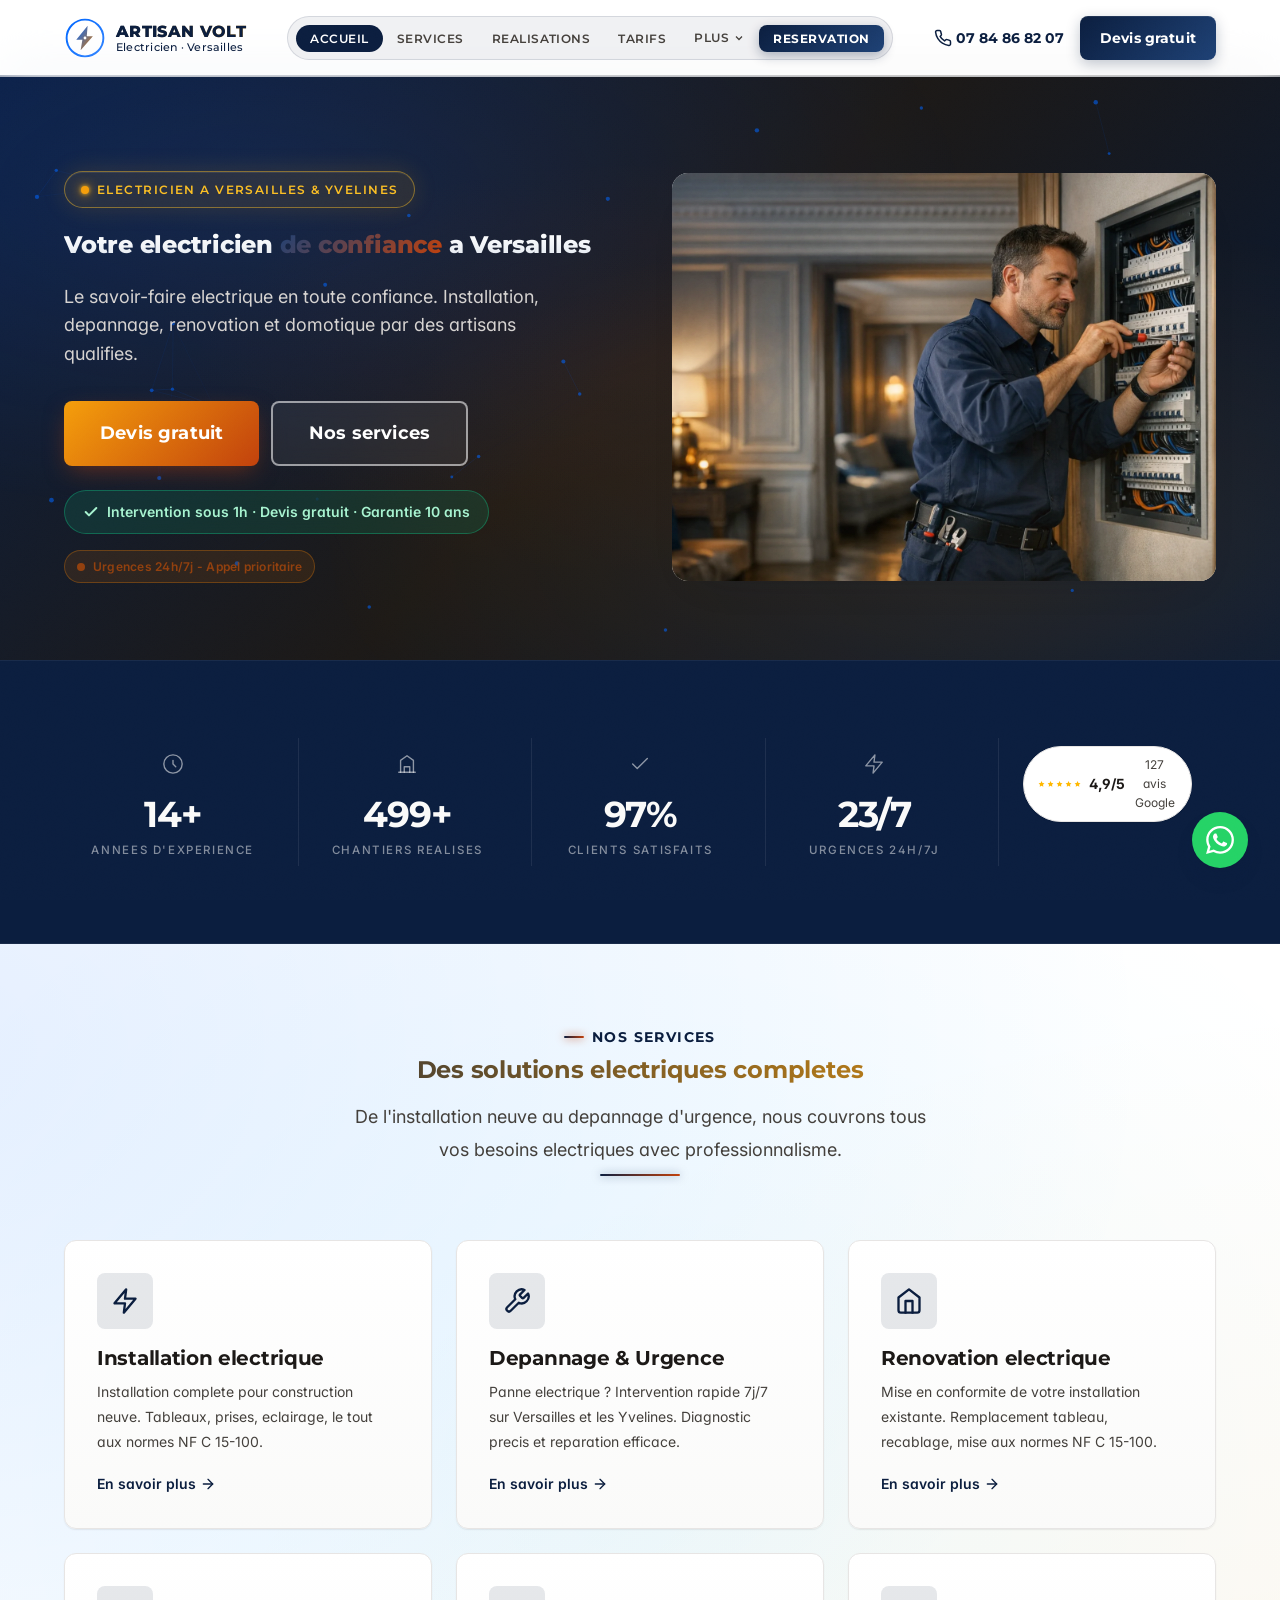
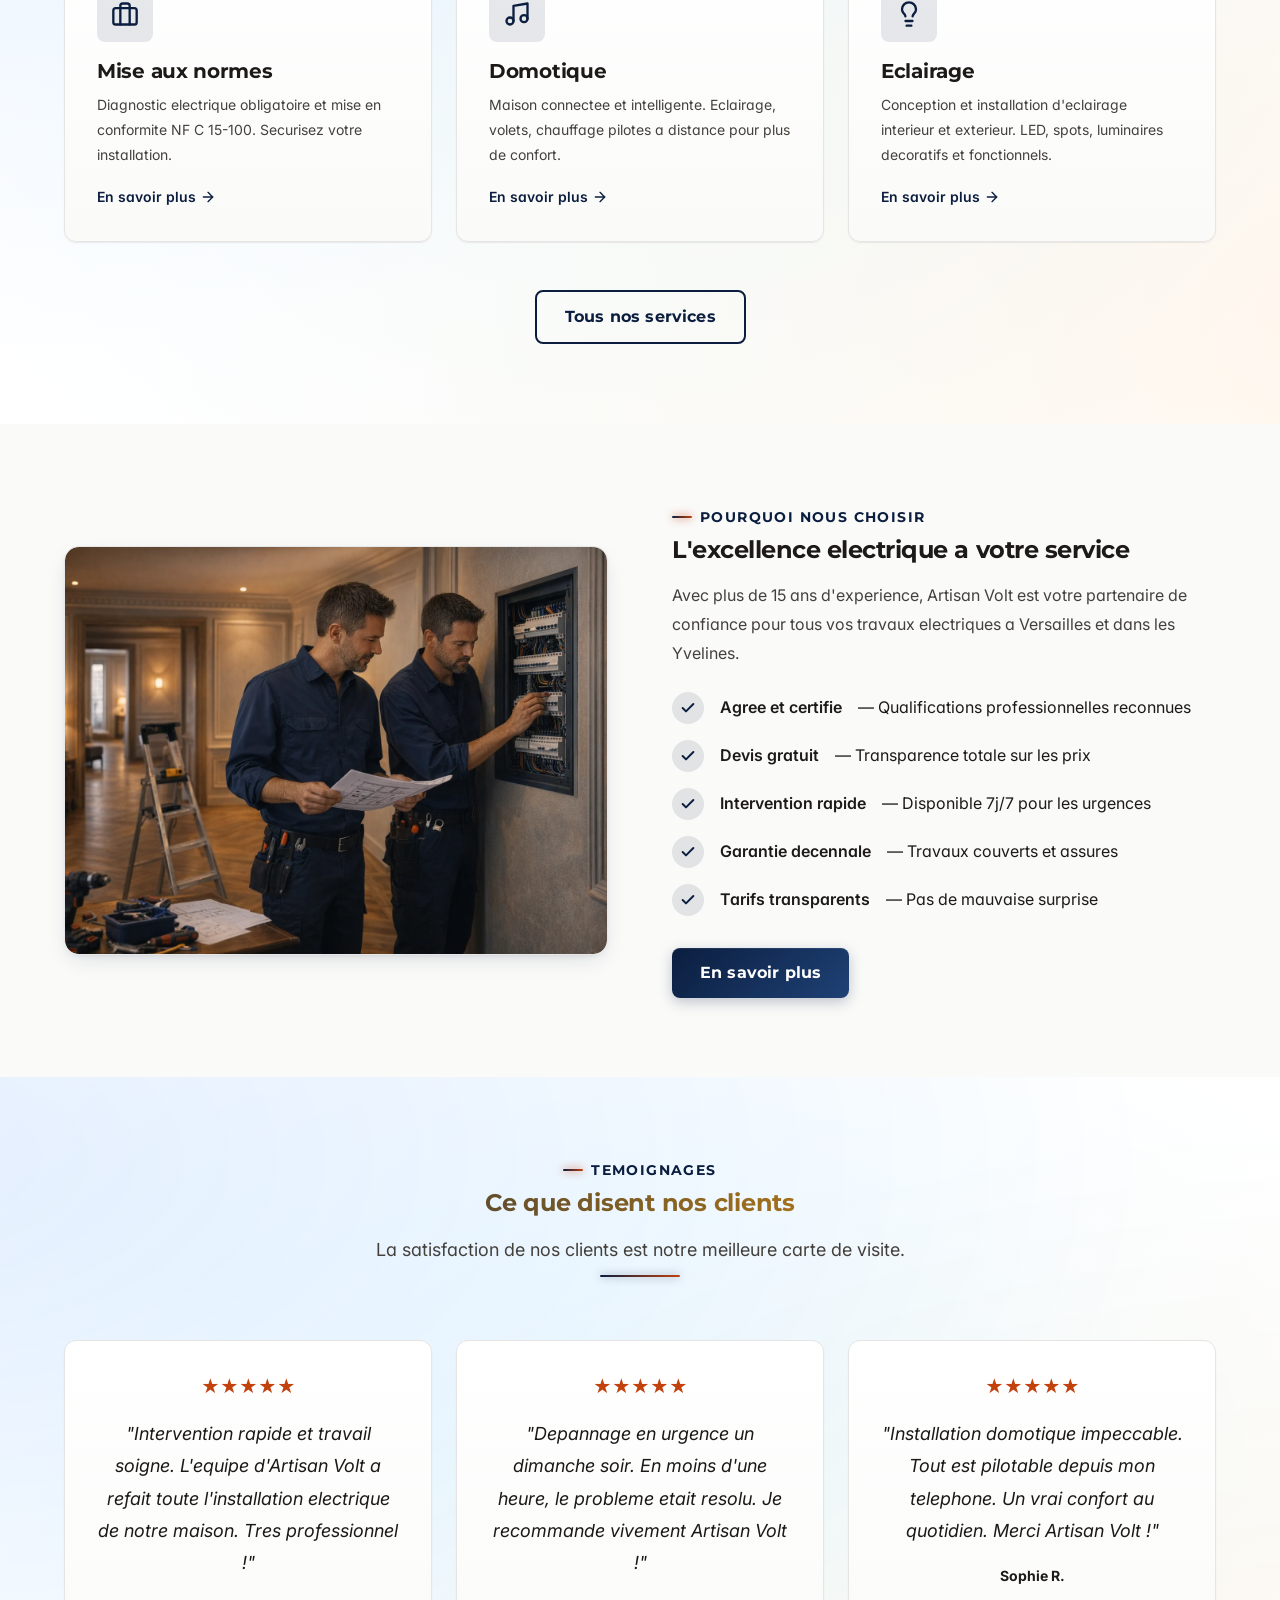
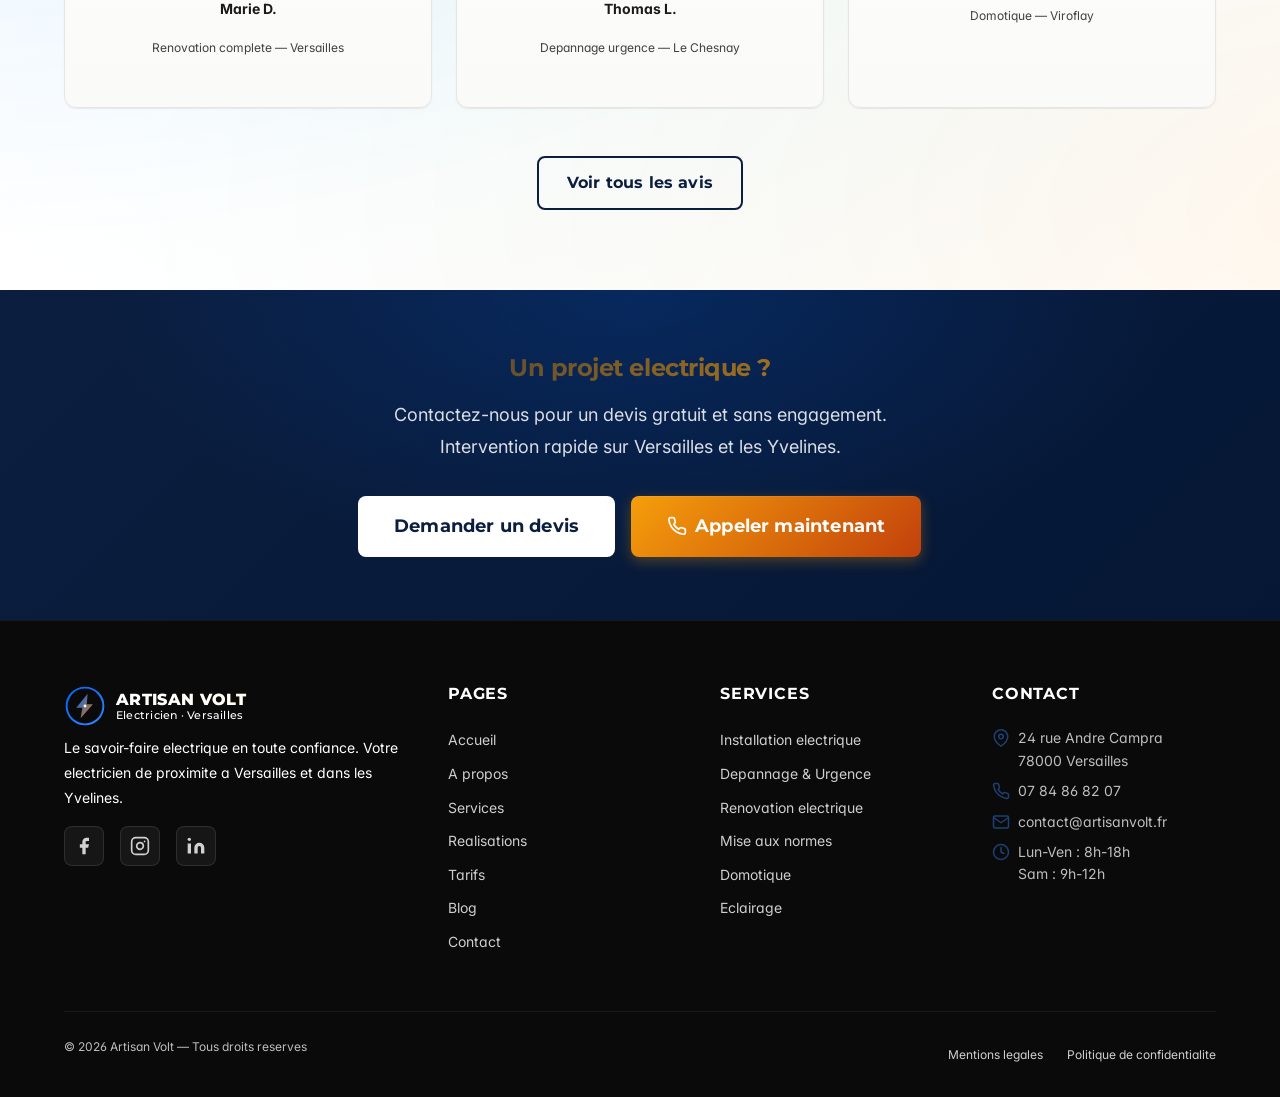
==== commit 7904d67f: "perf: bundle CSS minifie + fonts non-bloquantes (-10 requetes HTTP) CSS BUNDLE (-10 requetes + -24% " ====
--- a/index.html
+++ b/index.html
@@ -6,23 +6,16 @@
   <meta name="description" content="Artisan Volt — Électricien professionnel à Versailles (78). Installation, dépannage, rénovation électrique et domotique. Devis gratuit, intervention 24/7.">
   <title>Artisan Volt — Électricien Versailles | Devis gratuit 24/7</title>
 
-  <!-- Fonts -->
+  <!-- Fonts (non-bloquant) -->
   <link rel="preconnect" href="https://fonts.googleapis.com">
   <link rel="preconnect" href="https://fonts.gstatic.com" crossorigin>
-  <link href="https://fonts.googleapis.com/css2?family=Inter:wght@400;500;600;700&family=Montserrat:wght@500;600;700;800&display=swap" rel="stylesheet">
+  <link rel="preload" as="style" href="https://fonts.googleapis.com/css2?family=Inter:wght@400;500;600;700&family=Montserrat:wght@500;600;700;800&display=swap">
+  <link rel="stylesheet" media="print" onload="this.media='all'" href="https://fonts.googleapis.com/css2?family=Inter:wght@400;500;600;700&family=Montserrat:wght@500;600;700;800&display=swap">
+  <noscript><link rel="stylesheet" href="https://fonts.googleapis.com/css2?family=Inter:wght@400;500;600;700&family=Montserrat:wght@500;600;700;800&display=swap"></noscript>
 
   <!-- CSS -->
-  <link rel="stylesheet" href="assets/css/variables.css">
-  <link rel="stylesheet" href="assets/css/reset.css">
-  <link rel="stylesheet" href="assets/css/base.css">
-  <link rel="stylesheet" href="assets/css/layout.css">
-  <link rel="stylesheet" href="assets/css/components.css">
-  <link rel="stylesheet" href="assets/css/effects.css">
-  <link rel="stylesheet" href="assets/css/wow-effects.css">
-  <link rel="stylesheet" href="assets/css/ultra-pro.css">
-  <link rel="stylesheet" href="assets/css/next-level.css">
-
-  <!-- Favicon -->
+  <link rel="stylesheet" href="assets/css/bundle.min.css?v=1">
+<!-- Favicon -->
   <link rel="icon" type="image/svg+xml" href="assets/images/logo-mark.svg">
   <link rel="apple-touch-icon" href="assets/images/logo-mark.svg">
 <!-- Schema.org LocalBusiness -->
@@ -68,9 +61,7 @@
   <meta name="twitter:title" content="Artisan Volt — Electricien a Versailles">
   <meta name="twitter:description" content="Le savoir-faire electrique en toute confiance. Installation, depannage, renovation et domotique.">
   <meta name="twitter:image" content="https://artisanvolt.fr/assets/images/og-cover.svg">
-  <link rel="stylesheet" href="assets/css/final-polish.css">
-  <link rel="stylesheet" href="assets/css/mobile-ultra.css">
-</head>
+  </head>
 <body>
 <svg id="volt-svg-defs" xmlns="http://www.w3.org/2000/svg" style="position:absolute;width:0;height:0;overflow:hidden" aria-hidden="true" focusable="false">
   <defs>
--- a/assets/css/bundle.min.css
+++ b/assets/css/bundle.min.css
@@ -0,0 +1 @@
+:root{--color-primary:#0B1E3F;--color-primary-dark:#051735;--color-primary-light:#1E4175;--color-primary-rgb:11,30,63;--color-primary-50:#EEF2F9;--color-primary-100:#D6DEED;--color-primary-200:#AEBDDC;--color-primary-600:#0B1E3F;--color-primary-900:#020816;--color-electric:#2563EB;--color-electric-dark:#1D4ED8;--color-electric-light:#3B82F6;--color-electric-rgb:37,99,235;--color-secondary:#F59E0B;--color-secondary-dark:#B45309;--color-secondary-light:#FBBF24;--color-secondary-rgb:245,158,11;--color-accent:#C2410C;--color-accent-dark:#9A3412;--color-accent-light:#EA580C;--color-accent-rgb:194,65,12;--color-urgent:#DC2626;--color-urgent-dark:#B91C1C;--color-urgent-light:#EF4444;--color-urgent-rgb:220,38,38;--color-neutral-50:#FAFAF9;--color-neutral-100:#F5F5F4;--color-neutral-200:#E7E5E4;--color-neutral-300:#D6D3D1;--color-neutral-400:#A8A29E;--color-neutral-500:#78716C;--color-neutral-600:#57534E;--color-neutral-700:#44403C;--color-neutral-800:#292524;--color-neutral-900:#1C1917;--color-bg:#FFFFFF;--color-bg-alt:#FAFAF9;--color-bg-dark:#0B1E3F;--color-bg-dark-alt:#1C1917;--color-text:#1C1917;--color-text-light:#44403C;--color-text-muted:#78716C;--color-text-on-dark:#FAFAF9;--color-text-on-primary:#FFFFFF;--color-success:#059669;--color-success-dark:#047857;--color-error:#DC2626;--color-warning:#F59E0B;--color-info:#2563EB;--font-heading:'Montserrat',system-ui,-apple-system,sans-serif;--font-body:'Inter',system-ui,-apple-system,sans-serif;--font-display:'Montserrat',system-ui,sans-serif;--font-size-xs:0.75rem;--font-size-sm:0.875rem;--font-size-base:1rem;--font-size-lg:1.125rem;--font-size-xl:1.25rem;--font-size-2xl:1.5rem;--font-size-3xl:1.875rem;--font-size-4xl:2.25rem;--font-size-5xl:3rem;--font-size-hero:3.5rem;--font-weight-regular:400;--font-weight-medium:500;--font-weight-semibold:600;--font-weight-bold:700;--font-weight-extrabold:800;--line-height-tight:1.15;--line-height-normal:1.6;--line-height-relaxed:1.8;--tracking-tight:-0.01em;--tracking-normal:0;--tracking-wide:0.02em;--space-xs:0.25rem;--space-sm:0.5rem;--space-md:1rem;--space-lg:1.5rem;--space-xl:2rem;--space-2xl:3rem;--space-3xl:4rem;--space-4xl:6rem;--space-section:5rem;--radius-sm:4px;--radius-md:8px;--radius-lg:12px;--radius-xl:16px;--radius-full:9999px;--border-width:1px;--border-color:var(--color-neutral-200);--shadow-sm:0 1px 2px rgba(28,25,23,0.05),0 1px 1px rgba(28,25,23,0.03);--shadow-md:0 4px 8px -2px rgba(28,25,23,0.08),0 2px 4px -2px rgba(28,25,23,0.05);--shadow-lg:0 12px 24px -6px rgba(11,30,63,0.14),0 4px 8px -4px rgba(28,25,23,0.08);--shadow-xl:0 24px 48px -12px rgba(11,30,63,0.2),0 8px 16px -8px rgba(28,25,23,0.1);--shadow-2xl:0 40px 80px -20px rgba(11,30,63,0.28),0 12px 24px -12px rgba(28,25,23,0.14);--shadow-glow:0 0 32px rgba(37,99,235,0.35),0 8px 24px rgba(37,99,235,0.2);--shadow-glow-accent:0 0 32px rgba(245,158,11,0.35),0 8px 24px rgba(245,158,11,0.2);--shadow-glow-copper:0 0 32px rgba(194,65,12,0.32),0 8px 24px rgba(194,65,12,0.2);--shadow-inner-light:inset 0 1px 0 rgba(255,255,255,0.08);--gradient-primary:linear-gradient(135deg,#0B1E3F 0%,#1E4175 100%);--gradient-electric:linear-gradient(135deg,#2563EB 0%,#1D4ED8 100%);--gradient-accent:linear-gradient(135deg,#F59E0B 0%,#C2410C 100%);--gradient-copper:linear-gradient(135deg,#EA580C 0%,#9A3412 100%);--gradient-urgent:linear-gradient(135deg,#DC2626 0%,#B91C1C 100%);--gradient-hero:linear-gradient(135deg,#0B1E3F 0%,#1C1917 50%,#051735 100%);--gradient-mesh:radial-gradient(at 20% 20%,rgba(37,99,235,0.18) 0px,transparent 50%),radial-gradient(at 80% 80%,rgba(245,158,11,0.14) 0px,transparent 50%),radial-gradient(at 50% 50%,rgba(194,65,12,0.08) 0px,transparent 50%);--gradient-brand:linear-gradient(135deg,#0B1E3F 0%,#F59E0B 100%);--gradient-shimmer:linear-gradient(90deg,transparent 0%,rgba(255,255,255,0.15) 50%,transparent 100%);--transition-fast:150ms ease;--transition-base:200ms ease-out;--transition-slow:300ms ease-in-out;--transition-menu:300ms ease-in-out;--container-max:1200px;--container-padding:1.5rem;--z-header:1000;--z-menu-mobile:1100;--z-overlay:1200;--z-modal:1300;--z-whatsapp:900}h1,h2,h3,h4,h5,h6,.hero__title,.section__title{font-family:var(--font-heading);letter-spacing:var(--tracking-tight)}body{font-family:var(--font-body);font-feature-settings:"cv02","cv03","cv04","cv11"}*,*::before,*::after{box-sizing:border-box;margin:0;padding:0}html{font-size:100%;scroll-behavior:smooth;-webkit-text-size-adjust:100%}body{min-height:100vh;line-height:var(--line-height-normal);-webkit-font-smoothing:antialiased;-moz-osx-font-smoothing:grayscale}img,picture,video,canvas,svg{display:block;max-width:100%;height:auto}input,button,textarea,select{font:inherit;color:inherit}button{cursor:pointer;border:none;background:none}a{color:inherit;text-decoration:none}ul,ol{list-style:none}h1,h2,h3,h4,h5,h6{overflow-wrap:break-word;line-height:var(--line-height-tight)}p{overflow-wrap:break-word}table{border-collapse:collapse;border-spacing:0}:focus-visible{outline:2px solid var(--color-primary);outline-offset:2px}.skip-link{position:absolute;top:-100%;left:0;padding:var(--space-sm) var(--space-md);background:var(--color-primary);color:var(--color-text-on-primary);z-index:10000;transition:top var(--transition-fast)}.skip-link:focus{top:0}body{font-family:var(--font-body);font-size:var(--font-size-base);font-weight:var(--font-weight-regular);color:var(--color-text);background-color:var(--color-bg);line-height:var(--line-height-normal)}h1,h2,h3,h4,h5,h6{font-family:var(--font-heading);font-weight:var(--font-weight-bold);color:var(--color-text)}h1{font-size:clamp(2.25rem,4vw+1rem,3.5rem);font-weight:var(--font-weight-extrabold);letter-spacing:-0.025em;line-height:1.1}h2{font-size:clamp(1.75rem,2.5vw+1rem,2.5rem);font-weight:var(--font-weight-bold);letter-spacing:-0.02em;line-height:1.2}h3{font-size:clamp(1.25rem,1vw+1rem,1.625rem);font-weight:var(--font-weight-bold);letter-spacing:-0.01em;line-height:1.3}h4{font-size:var(--font-size-xl);font-weight:var(--font-weight-semibold)}h5{font-size:var(--font-size-lg);font-weight:var(--font-weight-semibold)}h6{font-size:var(--font-size-base);font-weight:var(--font-weight-semibold)}p{margin-bottom:var(--space-md);color:var(--color-text-light);line-height:var(--line-height-relaxed)}a{color:var(--color-primary);transition:color var(--transition-fast)}a:hover{color:var(--color-primary-dark)}strong{font-weight:var(--font-weight-semibold)}.section{padding:var(--space-section) 0}.section--alt{background-color:var(--color-bg-alt)}.section--dark{background-color:var(--color-bg-dark);color:var(--color-text-on-dark)}.section--dark h2,.section--dark h3,.section--dark h4{color:var(--color-text-on-dark)}.section--dark p{color:var(--color-neutral-300)}.section__header{text-align:center;margin-bottom:var(--space-3xl)}.section__subtitle{display:inline-block;font-family:var(--font-heading);font-size:var(--font-size-sm);font-weight:var(--font-weight-bold);text-transform:uppercase;letter-spacing:0.1em;color:var(--color-primary);margin-bottom:var(--space-sm)}.section__title{margin-bottom:var(--space-md)}.section__description{max-width:600px;margin:0 auto;font-size:var(--font-size-lg)}img{border-radius:var(--radius-md)}::selection{background-color:var(--color-primary);color:var(--color-text-on-primary)}@media (max-width:1023px){h1{font-size:var(--font-size-5xl)}h2{font-size:var(--font-size-3xl)}}@media (max-width:767px){h1{font-size:var(--font-size-4xl)}h2{font-size:var(--font-size-2xl)}h3{font-size:var(--font-size-xl)}.section{padding:var(--space-3xl) 0}}.container{width:100%;max-width:var(--container-max);margin:0 auto;padding:0 var(--container-padding)}.grid{display:grid;gap:var(--space-lg)}.grid--2{grid-template-columns:repeat(2,1fr)}.grid--3{grid-template-columns:repeat(3,1fr)}.grid--4{grid-template-columns:repeat(4,1fr)}.flex{display:flex}.flex--center{align-items:center;justify-content:center}.flex--between{align-items:center;justify-content:space-between}.flex--column{flex-direction:column}.flex--gap-sm{gap:var(--space-sm)}.flex--gap-md{gap:var(--space-md)}.flex--gap-lg{gap:var(--space-lg)}.split{display:grid;grid-template-columns:1fr 1fr;gap:var(--space-3xl);align-items:center}.split--reverse{direction:rtl}.split--reverse>*{direction:ltr}@media (max-width:1023px){.grid--4{grid-template-columns:repeat(2,1fr)}}@media (max-width:767px){.grid--2,.grid--3,.grid--4{grid-template-columns:1fr}.split{grid-template-columns:1fr;gap:var(--space-xl)}.split--reverse{direction:ltr}.container{padding:0 var(--space-md)}}.btn{display:inline-flex;align-items:center;justify-content:center;gap:var(--space-sm);padding:0.75rem 1.75rem;min-height:44px;font-family:var(--font-heading);font-size:var(--font-size-base);font-weight:var(--font-weight-bold);border-radius:var(--radius-md);transition:all var(--transition-base);text-align:center;white-space:nowrap}.btn--primary{background-color:var(--color-primary);color:var(--color-text-on-primary)}.btn--primary:hover{background-color:var(--color-primary-dark);transform:translateY(-2px);box-shadow:var(--shadow-glow)}.btn--primary:active{transform:translateY(0)}.btn--secondary{background-color:transparent;color:var(--color-primary);border:2px solid var(--color-primary)}.btn--secondary:hover{background-color:rgba(var(--color-primary-rgb),0.08);transform:translateY(-2px)}.btn--accent{background-color:var(--color-secondary);color:#FFFFFF}.btn--accent:hover{background-color:var(--color-secondary-dark);transform:translateY(-2px);box-shadow:0 0 20px rgba(var(--color-secondary-rgb),0.3)}.btn--white{background-color:#FFFFFF;color:var(--color-primary)}.btn--white:hover{background-color:var(--color-neutral-100);transform:translateY(-2px)}.btn--lg{padding:1rem 2.25rem;font-size:var(--font-size-lg)}.btn--sm{padding:0.5rem 1.25rem;font-size:var(--font-size-sm)}.btn--full{width:100%}.header{position:sticky;top:0;z-index:var(--z-header);background-color:rgba(255,255,255,0.95);backdrop-filter:blur(10px);border-bottom:1px solid var(--color-neutral-200);transition:box-shadow var(--transition-base)}.header--scrolled{box-shadow:var(--shadow-md)}.header__inner{display:flex;align-items:center;justify-content:space-between;padding:var(--space-md) 0;max-width:var(--container-max);margin:0 auto;padding-left:var(--container-padding);padding-right:var(--container-padding)}.header__logo{display:flex;align-items:center;gap:var(--space-sm);font-family:var(--font-heading);font-size:var(--font-size-xl);font-weight:var(--font-weight-extrabold);color:var(--color-text)}.header__logo-icon{width:36px;height:36px;color:var(--color-primary)}.header__logo span{color:var(--color-primary)}.nav__list{display:flex;align-items:center;gap:var(--space-xl)}.nav__link{font-family:var(--font-heading);font-size:var(--font-size-sm);font-weight:var(--font-weight-semibold);color:var(--color-neutral-700);text-transform:uppercase;letter-spacing:0.05em;position:relative;padding:var(--space-xs) 0}.nav__link::after{content:'';position:absolute;bottom:-2px;left:50%;width:0;height:2px;background-color:var(--color-primary);transition:all var(--transition-base);transform:translateX(-50%)}.nav__link:hover,.nav__link--active{color:var(--color-primary)}.nav__link:hover::after,.nav__link--active::after{width:100%}.header__cta{display:flex;align-items:center;gap:var(--space-md)}.header__phone{display:flex;align-items:center;gap:var(--space-xs);font-family:var(--font-heading);font-weight:var(--font-weight-bold);color:var(--color-primary);font-size:var(--font-size-sm)}.menu-toggle{display:none;flex-direction:column;gap:5px;width:28px;cursor:pointer;z-index:calc(var(--z-menu-mobile)+1)}.menu-toggle__bar{width:100%;height:3px;background-color:var(--color-text);border-radius:2px;transition:all var(--transition-menu)}.menu-toggle--active .menu-toggle__bar:nth-child(1){transform:rotate(45deg) translate(5px,6px)}.menu-toggle--active .menu-toggle__bar:nth-child(2){opacity:0}.menu-toggle--active .menu-toggle__bar:nth-child(3){transform:rotate(-45deg) translate(5px,-6px)}.hero{position:relative;background-color:var(--color-bg-dark);color:var(--color-text-on-dark);overflow:hidden;padding:var(--space-4xl) 0}.hero__inner{display:grid;grid-template-columns:1fr 1fr;gap:var(--space-3xl);align-items:center}.hero__subtitle{display:inline-block;font-family:var(--font-heading);font-size:var(--font-size-sm);font-weight:var(--font-weight-bold);text-transform:uppercase;letter-spacing:0.15em;color:var(--color-secondary);margin-bottom:var(--space-md)}.hero__title{color:var(--color-text-on-dark);margin-bottom:var(--space-lg)}.hero__title span{color:var(--color-primary-light)}.hero__description{font-size:var(--font-size-lg);color:var(--color-neutral-300);margin-bottom:var(--space-xl);max-width:500px}.hero__buttons{display:flex;gap:var(--space-md);flex-wrap:wrap}.hero__image{position:relative;border-radius:var(--radius-lg);overflow:hidden;aspect-ratio:4/3;--hero-photo-feather:radial-gradient( 145% 135% at 50% 50%,#000 89%,rgba(0,0,0,0.995) 93.5%,rgba(0,0,0,0.94) 96%,rgba(0,0,0,0.68) 98%,transparent 100% )}.hero__image img{width:100%;height:100%;object-fit:cover;border-radius:var(--radius-lg);-webkit-mask-image:var(--hero-photo-feather);mask-image:var(--hero-photo-feather);-webkit-mask-repeat:no-repeat;mask-repeat:no-repeat;-webkit-mask-size:100% 100%;mask-size:100% 100%}.hero__bg-pattern{position:absolute;top:0;right:0;width:50%;height:100%;opacity:0.05;background-image:radial-gradient(circle at 25% 25%,var(--color-primary) 2px,transparent 2px),radial-gradient(circle at 75% 75%,var(--color-primary) 1px,transparent 1px);background-size:50px 50px}.trust-bar{background-color:var(--color-bg-alt);padding:var(--space-xl) 0;border-bottom:1px solid var(--color-neutral-200)}.trust-bar__inner{display:flex;justify-content:center;gap:var(--space-3xl);flex-wrap:wrap}.trust-bar__item{text-align:center}.trust-bar__number{font-family:var(--font-heading);font-size:var(--font-size-4xl);font-weight:var(--font-weight-extrabold);color:var(--color-primary);line-height:1}.trust-bar__label{font-size:var(--font-size-sm);color:var(--color-text-light);margin-top:var(--space-xs)}.card{background-color:var(--color-bg);border-radius:var(--radius-lg);padding:var(--space-xl);box-shadow:var(--shadow-sm);border:1px solid var(--color-neutral-200);transition:all var(--transition-base)}.card:hover{transform:translateY(-4px);box-shadow:var(--shadow-lg);border-color:var(--color-primary)}.card-service__icon{width:56px;height:56px;display:flex;align-items:center;justify-content:center;background-color:rgba(var(--color-primary-rgb),0.1);border-radius:var(--radius-md);margin-bottom:var(--space-md);color:var(--color-primary)}.card-service__icon svg{width:28px;height:28px}.card-service__title{font-size:var(--font-size-xl);margin-bottom:var(--space-sm)}.card-service__description{font-size:var(--font-size-sm);margin-bottom:var(--space-md)}.card-service__link{display:inline-flex;align-items:center;gap:var(--space-xs);font-weight:var(--font-weight-semibold);font-size:var(--font-size-sm);color:var(--color-primary)}.card-service__link svg{width:16px;height:16px;transition:transform var(--transition-fast)}.card-service__link:hover svg{transform:translateX(4px)}.card-testimonial{text-align:center}.card-testimonial__stars{color:var(--color-accent);font-size:var(--font-size-lg);margin-bottom:var(--space-md)}.card-testimonial__text{font-size:var(--font-size-lg);font-style:italic;color:var(--color-text);margin-bottom:var(--space-md);line-height:var(--line-height-relaxed)}.card-testimonial__author{font-weight:var(--font-weight-bold);color:var(--color-text);font-size:var(--font-size-sm)}.card-testimonial__role{font-size:var(--font-size-xs);color:var(--color-text-light)}.card-pricing{text-align:center;position:relative}.card-pricing--featured{border-color:var(--color-primary);border-width:2px}.card-pricing__badge{position:absolute;top:-12px;left:50%;transform:translateX(-50%);background-color:var(--color-primary);color:white;padding:var(--space-xs) var(--space-md);border-radius:var(--radius-full);font-size:var(--font-size-xs);font-weight:var(--font-weight-bold);text-transform:uppercase}.card-pricing__title{font-size:var(--font-size-xl);margin-bottom:var(--space-sm)}.card-pricing__price{font-family:var(--font-heading);font-size:var(--font-size-4xl);font-weight:var(--font-weight-extrabold);color:var(--color-primary);margin-bottom:var(--space-xs)}.card-pricing__price span{font-size:var(--font-size-base);font-weight:var(--font-weight-regular);color:var(--color-text-light)}.card-pricing__list{text-align:left;margin:var(--space-lg) 0}.card-pricing__list li{padding:var(--space-sm) 0;border-bottom:1px solid var(--color-neutral-100);font-size:var(--font-size-sm);color:var(--color-text-light);display:flex;align-items:center;gap:var(--space-sm)}.card-pricing__list li::before{content:'';width:18px;height:18px;flex-shrink:0;background-color:rgba(var(--color-primary-rgb),0.1);border-radius:50%;background-image:url("data:image/svg+xml,%3Csvg xmlns='http://www.w3.org/2000/svg' width='12' height='12' viewBox='0 0 24 24' fill='none' stroke='%230066FF' stroke-width='3' stroke-linecap='round' stroke-linejoin='round'%3E%3Cpolyline points='20 6 9 17 4 12'%3E%3C/polyline%3E%3C/svg%3E");background-repeat:no-repeat;background-position:center}.card-team{text-align:center}.card-team__photo{width:120px;height:120px;border-radius:50%;object-fit:cover;margin:0 auto var(--space-md);border:3px solid var(--color-neutral-200)}.card-team__name{font-size:var(--font-size-lg);margin-bottom:var(--space-xs)}.card-team__role{font-size:var(--font-size-sm);color:var(--color-primary);font-weight:var(--font-weight-semibold);margin-bottom:var(--space-sm)}.card-team__bio{font-size:var(--font-size-sm)}.card-blog__image{border-radius:var(--radius-md);aspect-ratio:16/10;object-fit:cover;width:100%;margin-bottom:var(--space-md)}.card-blog__category{font-size:var(--font-size-xs);font-weight:var(--font-weight-bold);text-transform:uppercase;color:var(--color-primary);margin-bottom:var(--space-sm)}.card-blog__title{font-size:var(--font-size-lg);margin-bottom:var(--space-sm)}.card-blog__excerpt{font-size:var(--font-size-sm);margin-bottom:var(--space-md)}.card-blog__meta{font-size:var(--font-size-xs);color:var(--color-text-light)}.form-group{margin-bottom:var(--space-lg)}.form-group label{display:block;font-weight:var(--font-weight-semibold);font-size:var(--font-size-sm);margin-bottom:var(--space-sm);color:var(--color-text)}.form-control{width:100%;padding:0.75rem 1rem;font-size:var(--font-size-base);border:1px solid var(--color-neutral-300);border-radius:var(--radius-md);background-color:var(--color-bg);transition:all var(--transition-fast)}.form-control:focus{outline:none;border-color:var(--color-primary);box-shadow:0 0 0 3px rgba(var(--color-primary-rgb),0.15)}textarea.form-control{min-height:120px;resize:vertical}select.form-control{appearance:none;background-image:url("data:image/svg+xml,%3Csvg xmlns='http://www.w3.org/2000/svg' width='12' height='12' viewBox='0 0 24 24' fill='none' stroke='%2364748B' stroke-width='2' stroke-linecap='round' stroke-linejoin='round'%3E%3Cpolyline points='6 9 12 15 18 9'%3E%3C/polyline%3E%3C/svg%3E");background-repeat:no-repeat;background-position:right 1rem center;padding-right:2.5rem}.page-hero{background-color:var(--color-bg-dark);color:var(--color-text-on-dark);padding:var(--space-3xl) 0 var(--space-2xl);text-align:center}.page-hero__title{color:var(--color-text-on-dark);margin-bottom:var(--space-sm)}.page-hero__breadcrumb{font-size:var(--font-size-sm);color:var(--color-neutral-400)}.page-hero__breadcrumb a{color:var(--color-neutral-300)}.page-hero__breadcrumb a:hover{color:var(--color-primary-light)}.page-hero__breadcrumb span{color:var(--color-primary-light)}.cta-section{background:linear-gradient(135deg,var(--color-primary),var(--color-primary-dark));color:var(--color-text-on-primary);padding:var(--space-3xl) 0;text-align:center}.cta-section__title{color:var(--color-text-on-primary);margin-bottom:var(--space-md)}.cta-section__description{color:rgba(255,255,255,0.85);font-size:var(--font-size-lg);margin-bottom:var(--space-xl);max-width:500px;margin-left:auto;margin-right:auto}.cta-section__buttons{display:flex;gap:var(--space-md);justify-content:center;flex-wrap:wrap}.footer{background-color:var(--color-bg-dark);color:var(--color-text-on-dark);padding:var(--space-3xl) 0 var(--space-lg)}.footer__inner{display:grid;grid-template-columns:1.5fr 1fr 1fr 1fr;gap:var(--space-2xl);margin-bottom:var(--space-2xl)}.footer__brand p{color:var(--color-neutral-400);font-size:var(--font-size-sm);margin-bottom:var(--space-md)}.footer__socials{display:flex;gap:var(--space-md)}.footer__social-link{width:40px;height:40px;display:flex;align-items:center;justify-content:center;border-radius:var(--radius-md);background-color:var(--color-bg-dark-alt);color:var(--color-neutral-300);transition:all var(--transition-base)}.footer__social-link:hover{background-color:var(--color-primary);color:white;transform:translateY(-2px)}.footer__social-link svg{width:20px;height:20px}.footer__heading{font-family:var(--font-heading);font-size:var(--font-size-base);font-weight:var(--font-weight-bold);color:var(--color-text-on-dark);margin-bottom:var(--space-lg);text-transform:uppercase;letter-spacing:0.05em}.footer__links li{margin-bottom:var(--space-sm)}.footer__links a{color:var(--color-neutral-400);font-size:var(--font-size-sm);transition:color var(--transition-fast)}.footer__links a:hover{color:var(--color-primary-light)}.footer__contact-item{display:flex;align-items:flex-start;gap:var(--space-sm);margin-bottom:var(--space-sm);color:var(--color-neutral-400);font-size:var(--font-size-sm)}.footer__contact-item svg{width:18px;height:18px;flex-shrink:0;color:var(--color-primary-light);margin-top:2px}.footer__bottom{border-top:1px solid var(--color-bg-dark-alt);padding-top:var(--space-lg);display:flex;justify-content:space-between;align-items:center;flex-wrap:wrap;gap:var(--space-md)}.footer__copyright{font-size:var(--font-size-xs);color:var(--color-neutral-500)}.footer__legal{display:flex;gap:var(--space-lg)}.footer__legal a{font-size:var(--font-size-xs);color:var(--color-neutral-500)}.footer__legal a:hover{color:var(--color-primary-light)}.whatsapp-btn{position:fixed;bottom:var(--space-xl);right:var(--space-xl);width:56px;height:56px;border-radius:50%;background-color:#25D366;color:white;display:flex;align-items:center;justify-content:center;box-shadow:var(--shadow-lg);z-index:var(--z-whatsapp);transition:all var(--transition-base)}.whatsapp-btn:hover{transform:scale(1.1);box-shadow:0 8px 25px rgba(37,211,102,0.4)}.whatsapp-btn svg{width:28px;height:28px}.accordion__item{border-bottom:1px solid var(--color-neutral-200)}.accordion__trigger{width:100%;display:flex;align-items:center;justify-content:space-between;padding:var(--space-lg) 0;font-family:var(--font-heading);font-size:var(--font-size-lg);font-weight:var(--font-weight-semibold);color:var(--color-text);text-align:left;cursor:pointer;transition:color var(--transition-fast)}.accordion__trigger:hover{color:var(--color-primary)}.accordion__trigger svg{width:20px;height:20px;transition:transform var(--transition-base);flex-shrink:0}.accordion__item--active .accordion__trigger svg{transform:rotate(180deg)}.accordion__content{max-height:0;overflow:hidden;transition:max-height var(--transition-slow)}.accordion__item--active .accordion__content{max-height:500px}.accordion__body{padding-bottom:var(--space-lg);color:var(--color-text-light);line-height:var(--line-height-relaxed)}.lightbox{position:fixed;top:0;left:0;width:100%;height:100%;background-color:rgba(0,0,0,0.9);z-index:var(--z-modal);display:none;align-items:center;justify-content:center;padding:var(--space-xl)}.lightbox--active{display:flex}.lightbox__close{position:absolute;top:var(--space-lg);right:var(--space-lg);color:white;font-size:var(--font-size-2xl);cursor:pointer;width:44px;height:44px;display:flex;align-items:center;justify-content:center}.lightbox__image{max-width:90%;max-height:90vh;border-radius:var(--radius-md)}.portfolio-filters{display:flex;gap:var(--space-sm);justify-content:center;margin-bottom:var(--space-2xl);flex-wrap:wrap}.portfolio-filter{padding:var(--space-sm) var(--space-lg);border-radius:var(--radius-full);font-size:var(--font-size-sm);font-weight:var(--font-weight-semibold);color:var(--color-text-light);border:1px solid var(--color-neutral-300);transition:all var(--transition-fast);cursor:pointer}.portfolio-filter:hover,.portfolio-filter--active{background-color:var(--color-primary);color:white;border-color:var(--color-primary)}.portfolio-grid{display:grid;grid-template-columns:repeat(3,1fr);gap:var(--space-md)}.portfolio-item{position:relative;border-radius:var(--radius-md);overflow:hidden;cursor:pointer;aspect-ratio:4/3;isolation:isolate;--portfolio-photo-feather:radial-gradient( 150% 140% at 50% 50%,#000 90%,rgba(0,0,0,0.995) 94%,rgba(0,0,0,0.94) 96.5%,rgba(0,0,0,0.66) 98.4%,transparent 100% );-webkit-mask-image:var(--portfolio-photo-feather);mask-image:var(--portfolio-photo-feather);-webkit-mask-repeat:no-repeat;mask-repeat:no-repeat;-webkit-mask-size:100% 100%;mask-size:100% 100%}.portfolio-item::before{content:'';position:absolute;inset:0;background:linear-gradient(180deg,rgba(15,23,42,0.04) 0%,rgba(15,23,42,0.02) 35%,rgba(15,23,42,0.28) 100%),linear-gradient(135deg,rgba(var(--color-primary-rgb),0.16) 0%,transparent 46%,rgba(var(--color-secondary-rgb),0.18) 100%);pointer-events:none;z-index:1;transition:opacity var(--transition-base)}.portfolio-item img{width:100%;height:100%;object-fit:cover;transition:transform var(--transition-slow);border-radius:0}.portfolio-item:hover img{transform:scale(1.05)}.portfolio-item__overlay{position:absolute;inset:0;background:linear-gradient(transparent 50%,rgba(0,0,0,0.7));opacity:0;transition:opacity var(--transition-base);display:flex;align-items:flex-end;padding:var(--space-md);z-index:2}.portfolio-item:hover .portfolio-item__overlay{opacity:1}.portfolio-item__title{color:white;font-weight:var(--font-weight-bold);font-size:var(--font-size-sm)}.process{display:grid;grid-template-columns:repeat(4,1fr);gap:var(--space-lg);text-align:center}.process__step{position:relative}.process__number{width:48px;height:48px;border-radius:50%;background-color:var(--color-primary);color:white;display:flex;align-items:center;justify-content:center;font-family:var(--font-heading);font-weight:var(--font-weight-extrabold);font-size:var(--font-size-lg);margin:0 auto var(--space-md)}.process__title{font-size:var(--font-size-base);font-weight:var(--font-weight-bold);margin-bottom:var(--space-sm)}.process__description{font-size:var(--font-size-sm)}@media (max-width:1023px){.footer__inner{grid-template-columns:1fr 1fr}.process{grid-template-columns:repeat(2,1fr)}.portfolio-grid{grid-template-columns:repeat(2,1fr)}}@media (max-width:767px){.header__cta .btn{display:none}.menu-toggle{display:flex}.nav{position:fixed;top:0;right:-100%;width:80%;max-width:320px;height:100vh;background-color:var(--color-bg);z-index:var(--z-menu-mobile);transition:right var(--transition-menu);padding:var(--space-4xl) var(--space-xl) var(--space-xl);box-shadow:var(--shadow-xl)}.nav--open{right:0}.nav__list{flex-direction:column;align-items:flex-start;gap:var(--space-md)}.nav__link{font-size:var(--font-size-lg);padding:var(--space-sm) 0}.nav-overlay{position:fixed;inset:0;background-color:rgba(0,0,0,0.5);z-index:calc(var(--z-menu-mobile) - 1);opacity:0;visibility:hidden;transition:all var(--transition-menu)}.nav-overlay--visible{opacity:1;visibility:visible}.hero__inner{grid-template-columns:1fr;text-align:center}.hero__description{margin:0 auto var(--space-xl)}.hero__buttons{justify-content:center}.hero__image{order:-1;max-height:300px}.trust-bar__inner{gap:var(--space-xl)}.footer__inner{grid-template-columns:1fr}.footer__bottom{flex-direction:column;text-align:center}.process{grid-template-columns:1fr 1fr}.portfolio-grid{grid-template-columns:1fr}.cta-section__buttons{flex-direction:column;align-items:center}.split{text-align:center}.whatsapp-btn{bottom:var(--space-md);right:var(--space-md)}}.testimonial-card{background:var(--color-bg);border:1px solid var(--border-color);border-radius:var(--radius-lg);padding:var(--space-xl);position:relative}.testimonial-card::before{content:"\201C";position:absolute;top:-10px;left:20px;font-size:5rem;font-family:Georgia,serif;color:var(--color-primary);line-height:1;opacity:0.2}.testimonial-card__stars{color:var(--color-accent);font-size:var(--font-size-lg);margin-bottom:var(--space-sm);letter-spacing:2px}.testimonial-card__text{color:var(--color-text);font-style:italic;margin-bottom:var(--space-lg);line-height:var(--line-height-relaxed)}.testimonial-card__author{display:flex;align-items:center;gap:var(--space-md)}.testimonial-card__avatar{width:52px;height:52px;border-radius:50%;background:linear-gradient(135deg,var(--color-primary),var(--color-secondary));display:flex;align-items:center;justify-content:center;color:white;font-weight:var(--font-weight-bold);font-size:var(--font-size-lg);flex-shrink:0;object-fit:cover;object-position:center;overflow:hidden}.testimonial-card__name{font-weight:var(--font-weight-semibold);color:var(--color-text)}.testimonial-card__role{font-size:var(--font-size-sm);color:var(--color-text-light)}.team-card{position:relative;text-align:center;background:var(--color-bg);border-radius:var(--radius-lg);overflow:hidden;border:1px solid var(--border-color);isolation:isolate}.team-card::before{content:'';position:absolute;inset:0 0 auto 0;width:100%;aspect-ratio:1;background:linear-gradient(180deg,rgba(15,23,42,0.05) 0%,rgba(15,23,42,0.22) 100%),linear-gradient(135deg,rgba(var(--color-primary-rgb),0.15) 0%,transparent 48%,rgba(var(--color-secondary-rgb),0.16) 100%);pointer-events:none;z-index:1}.team-card__img{width:100%;aspect-ratio:1;display:block;object-fit:cover;object-position:center top;transition:transform 600ms cubic-bezier(.2,.7,.2,1);filter:grayscale(15%) brightness(0.95)}.team-card:hover .team-card__img{transform:scale(1.04);filter:grayscale(0%) brightness(1)}.team-card__body{position:relative;z-index:2;padding:var(--space-lg);background:var(--color-bg)}.team-card__name{font-family:var(--font-heading);font-size:var(--font-size-xl);font-weight:var(--font-weight-bold);color:var(--color-text);margin-bottom:4px}.team-card__role{color:var(--color-primary);font-weight:var(--font-weight-semibold);font-size:var(--font-size-sm);margin-bottom:var(--space-sm);text-transform:uppercase;letter-spacing:1px}.team-card__bio{color:var(--color-text-light);font-size:var(--font-size-sm);margin-bottom:var(--space-md)}.team-card__socials{display:flex;gap:var(--space-sm);justify-content:center}.team-card__socials a{width:36px;height:36px;border-radius:50%;background:var(--color-bg-alt);color:var(--color-primary);display:flex;align-items:center;justify-content:center;transition:all var(--transition-base)}.team-card__socials a:hover{background:var(--color-primary);color:white;transform:translateY(-2px)}.team-card__socials svg{width:16px;height:16px}.post-card{background:var(--color-bg);border:1px solid var(--border-color);border-radius:var(--radius-lg);overflow:hidden;display:flex;flex-direction:column}.post-card__media{aspect-ratio:16/10;background:linear-gradient(135deg,var(--color-primary),var(--color-secondary));position:relative;overflow:hidden;display:flex;align-items:center;justify-content:center;color:rgba(255,255,255,0.55);font-size:3rem}.post-card__media::after{content:'';position:absolute;inset:0;background:linear-gradient(180deg,rgba(15,23,42,0.08) 0%,rgba(15,23,42,0.04) 34%,rgba(15,23,42,0.3) 100%),linear-gradient(135deg,rgba(var(--color-primary-rgb),0.16) 0%,transparent 42%,rgba(var(--color-secondary-rgb),0.16) 100%);pointer-events:none;z-index:1}.post-card__media img{width:100%;height:100%;object-fit:cover;display:block}.post-card__media-label{z-index:2}.post-card__body{padding:var(--space-lg);flex:1;display:flex;flex-direction:column}.post-card__meta{display:flex;gap:var(--space-md);font-size:var(--font-size-xs);color:var(--color-text-light);margin-bottom:var(--space-sm);text-transform:uppercase;letter-spacing:1px;align-items:center}.post-card__tag{background:rgba(var(--color-primary-rgb),0.1);color:var(--color-primary);padding:3px 10px;border-radius:var(--radius-full);font-weight:var(--font-weight-semibold)}.post-card__title{font-family:var(--font-heading);font-size:var(--font-size-xl);font-weight:var(--font-weight-bold);color:var(--color-text);margin-bottom:var(--space-sm);line-height:1.3}.post-card__excerpt{color:var(--color-text-light);margin-bottom:var(--space-md);flex:1}.post-card__link{color:var(--color-primary);font-weight:var(--font-weight-semibold);display:inline-flex;align-items:center;gap:6px;align-self:flex-start;transition:gap var(--transition-base)}.post-card__link:hover{gap:12px}.split img{width:100%;aspect-ratio:4 / 3;object-fit:cover;display:block}.media-gradient-block{position:relative;border-radius:var(--radius-lg);overflow:hidden;isolation:isolate;box-shadow:none;--media-photo-feather:radial-gradient( 150% 140% at 50% 50%,#000 90%,rgba(0,0,0,0.995) 94%,rgba(0,0,0,0.94) 96.5%,rgba(0,0,0,0.66) 98.4%,transparent 100% )}.media-gradient-block::after{content:'';position:absolute;inset:0;background:linear-gradient(180deg,rgba(15,23,42,0.05) 0%,rgba(15,23,42,0.03) 36%,rgba(15,23,42,0.26) 100%),linear-gradient(135deg,rgba(var(--color-primary-rgb),0.15) 0%,transparent 45%,rgba(var(--color-secondary-rgb),0.16) 100%);pointer-events:none;z-index:1;-webkit-mask-image:var(--media-photo-feather);mask-image:var(--media-photo-feather);-webkit-mask-repeat:no-repeat;mask-repeat:no-repeat;-webkit-mask-size:100% 100%;mask-size:100% 100%}.media-gradient-block img{border-radius:0;-webkit-mask-image:var(--media-photo-feather);mask-image:var(--media-photo-feather);-webkit-mask-repeat:no-repeat;mask-repeat:no-repeat;-webkit-mask-size:100% 100%;mask-size:100% 100%}.booking-grid{display:grid;grid-template-columns:1fr 1fr;gap:var(--space-2xl);align-items:start}@media (max-width:900px){.booking-grid{grid-template-columns:1fr}}.booking-steps{list-style:none;padding:0;counter-reset:step}.booking-steps li{position:relative;padding-left:70px;margin-bottom:var(--space-xl);counter-increment:step}.booking-steps li::before{content:counter(step);position:absolute;left:0;top:0;width:48px;height:48px;border-radius:50%;background:linear-gradient(135deg,var(--color-primary),var(--color-primary-dark));color:white;display:flex;align-items:center;justify-content:center;font-family:var(--font-heading);font-weight:var(--font-weight-bold);font-size:var(--font-size-xl);box-shadow:0 4px 14px rgba(var(--color-primary-rgb),0.4)}.booking-steps h4{font-family:var(--font-heading);font-size:var(--font-size-lg);color:var(--color-text);margin-bottom:4px}.booking-steps p{color:var(--color-text-light);font-size:var(--font-size-sm)}.prose{max-width:780px;margin:0 auto}.prose h2{font-family:var(--font-heading);font-size:var(--font-size-2xl);color:var(--color-text);margin:var(--space-xl) 0 var(--space-md);padding-bottom:var(--space-sm);border-bottom:2px solid var(--color-primary)}.prose h3{font-family:var(--font-heading);font-size:var(--font-size-xl);color:var(--color-text);margin:var(--space-lg) 0 var(--space-sm)}.prose p,.prose li{color:var(--color-text-light);line-height:var(--line-height-relaxed);margin-bottom:var(--space-md)}.prose ul{padding-left:var(--space-lg);margin-bottom:var(--space-md)}.prose a{color:var(--color-primary);text-decoration:underline}.header{transition:transform 300ms ease,background-color 300ms ease,box-shadow 300ms ease}.header--hidden{transform:translateY(-100%)}.tabs{display:flex;gap:var(--space-sm);justify-content:center;flex-wrap:wrap;margin-bottom:var(--space-xl)}.tabs__btn{background:transparent;border:2px solid var(--border-color);padding:10px 22px;border-radius:var(--radius-full);font-family:var(--font-body);font-weight:var(--font-weight-semibold);color:var(--color-text-light);cursor:pointer;transition:all var(--transition-base)}.tabs__btn--active,.tabs__btn:hover{background:var(--color-primary);color:white;border-color:var(--color-primary)}.reveal{opacity:0;transform:translateY(40px);transition:opacity 900ms cubic-bezier(.2,.7,.2,1),transform 900ms cubic-bezier(.2,.7,.2,1);will-change:opacity,transform}.reveal--visible{opacity:1;transform:translateY(0)}.reveal--left{transform:translateX(-60px)}.reveal--right{transform:translateX(60px)}.reveal--scale{transform:scale(0.9)}.reveal--visible.reveal--left,.reveal--visible.reveal--right{transform:translateX(0)}.reveal--visible.reveal--scale{transform:scale(1)}.reveal--delay-1{transition-delay:100ms}.reveal--delay-2{transition-delay:200ms}.reveal--delay-3{transition-delay:300ms}.reveal--delay-4{transition-delay:400ms}.reveal--delay-5{transition-delay:500ms}.gradient-text{background:linear-gradient(90deg,var(--color-primary),var(--color-secondary),var(--color-accent),var(--color-primary));background-size:300% 100%;-webkit-background-clip:text;background-clip:text;-webkit-text-fill-color:transparent;animation:gradient-shift 6s ease infinite}@keyframes gradient-shift{0%,100%{background-position:0% 50%}50%{background-position:100% 50%}}.glow-pulse{animation:glow-pulse 2.4s ease-in-out infinite}@keyframes glow-pulse{0%,100%{box-shadow:0 0 0 0 rgba(var(--color-primary-rgb),0.45)}50%{box-shadow:0 0 0 18px rgba(var(--color-primary-rgb),0)}}.float{animation:float 5s ease-in-out infinite}@keyframes float{0%,100%{transform:translateY(0)}50%{transform:translateY(-14px)}}.shine{position:relative;overflow:hidden}.shine::after{content:'';position:absolute;inset:0;background:linear-gradient(120deg,transparent 30%,rgba(255,255,255,0.5) 50%,transparent 70%);transform:translateX(-120%);transition:transform 900ms ease;pointer-events:none}.shine:hover::after{transform:translateX(120%)}.tilt{transform-style:preserve-3d;transition:transform 300ms cubic-bezier(.2,.7,.2,1);will-change:transform}.tilt__inner{transform:translateZ(30px)}.magnetic{transition:transform 200ms cubic-bezier(.2,.7,.2,1)}.ripple{position:relative;overflow:hidden}.ripple__wave{position:absolute;border-radius:50%;background:rgba(255,255,255,0.55);transform:scale(0);animation:ripple 700ms ease-out;pointer-events:none}@keyframes ripple{to{transform:scale(4);opacity:0}}.card,.card-service,.card-pricing,.team-card,.post-card,.testimonial-card{transition:transform 350ms cubic-bezier(.2,.7,.2,1),box-shadow 350ms ease,border-color 300ms ease}.card:hover,.card-service:hover,.card-pricing:hover,.team-card:hover,.post-card:hover,.testimonial-card:hover{transform:translateY(-8px);box-shadow:var(--shadow-xl)}.bolt-pulse{filter:drop-shadow(0 0 12px rgba(var(--color-accent-rgb),0.75));animation:bolt-flicker 3s infinite}@keyframes bolt-flicker{0%,100%{filter:drop-shadow(0 0 12px rgba(var(--color-accent-rgb),0.75))}45%{filter:drop-shadow(0 0 6px rgba(var(--color-accent-rgb),0.35))}50%{filter:drop-shadow(0 0 28px rgba(var(--color-accent-rgb),1))}55%{filter:drop-shadow(0 0 6px rgba(var(--color-accent-rgb),0.35))}}.rotating-words{display:inline-block;position:relative;color:var(--color-accent)}.rotating-words__item{display:inline-block;opacity:0;position:absolute;left:0;top:0;white-space:nowrap;animation:rotate-word 9s infinite}.rotating-words__item:nth-child(1){animation-delay:0s}.rotating-words__item:nth-child(2){animation-delay:3s}.rotating-words__item:nth-child(3){animation-delay:6s}@keyframes rotate-word{0%,25%{opacity:1;transform:translateY(0)}30%,100%{opacity:0;transform:translateY(-20px)}}.scroll-progress{position:fixed;top:0;left:0;height:3px;width:0%;background:linear-gradient(90deg,var(--color-primary),var(--color-accent));z-index:2000;transition:width 80ms linear;box-shadow:0 0 12px rgba(var(--color-primary-rgb),0.7)}.page-hero{position:relative;overflow:hidden;background:linear-gradient(135deg,#0a0f1e 0%,#111a30 60%,#0a0f1e 100%)}.page-hero::before{content:'';position:absolute;inset:0;background:linear-gradient(transparent 95%,rgba(var(--color-primary-rgb),0.15) 95%),linear-gradient(90deg,transparent 95%,rgba(var(--color-primary-rgb),0.15) 95%);background-size:40px 40px;mask-image:radial-gradient(ellipse at center,black 40%,transparent 75%);-webkit-mask-image:radial-gradient(ellipse at center,black 40%,transparent 75%);pointer-events:none;opacity:0.6}.page-hero::after{content:'';position:absolute;inset:0;background:radial-gradient(ellipse at 50% 50%,rgba(var(--color-primary-rgb),0.22),transparent 60%);pointer-events:none;animation:hero-pulse 6s ease-in-out infinite alternate}.page-hero .container{position:relative;z-index:2}.page-hero__title,.page-hero__breadcrumb{color:#fff}.page-hero__breadcrumb a{color:rgba(255,255,255,0.7)}.page-hero__breadcrumb a:hover{color:var(--color-primary)}@keyframes hero-pulse{0%{opacity:0.6;transform:scale(1)}100%{opacity:1;transform:scale(1.04)}}.scroll-indicator{position:absolute;left:50%;bottom:28px;transform:translateX(-50%);width:26px;height:42px;border:2px solid rgba(255,255,255,0.7);border-radius:14px;display:flex;justify-content:center;padding-top:6px}.scroll-indicator::after{content:'';width:4px;height:8px;border-radius:2px;background:rgba(255,255,255,0.9);animation:scroll-bounce 1.8s infinite}@keyframes scroll-bounce{0%{transform:translateY(0);opacity:1}100%{transform:translateY(14px);opacity:0}}[data-count]{background:linear-gradient(135deg,var(--color-primary),var(--color-accent));-webkit-background-clip:text;background-clip:text;-webkit-text-fill-color:transparent;filter:drop-shadow(0 4px 14px rgba(var(--color-primary-rgb),0.25))}.zoom-img{overflow:hidden;border-radius:var(--radius-lg);position:relative}.zoom-img img{transition:transform 900ms cubic-bezier(.2,.7,.2,1);width:100%;display:block}.zoom-img:hover img{transform:scale(1.08)}.zoom-img::after{content:'';position:absolute;inset:0;background:linear-gradient(180deg,transparent 55%,rgba(15,23,42,0.8));opacity:0;transition:opacity 350ms ease;pointer-events:none}.zoom-img:hover::after{opacity:1}.bolt-divider{height:2px;width:80px;margin:var(--space-md) auto;background:linear-gradient(90deg,transparent,var(--color-accent),transparent);position:relative}.bolt-divider::before{content:'';position:absolute;left:50%;top:50%;transform:translate(-50%,-50%);width:6px;height:6px;background:var(--color-accent);border-radius:50%;box-shadow:0 0 12px var(--color-accent)}@media (prefers-reduced-motion:reduce){.reveal,.reveal--visible,.float,.gradient-text,.glow-pulse,.particles span,.rotating-words__item,.page-hero::before,.bolt-pulse{animation:none !important;transition:none !important;transform:none !important;opacity:1 !important}}.header__logo{position:relative;animation:none !important}.header__logo::before{content:none !important}.header__logo-icon{width:36px !important;height:36px !important;flex-shrink:0;animation:none !important;filter:none !important;color:var(--color-primary) !important}.logo-text{display:inline}.logo-volt{background:none !important;-webkit-background-clip:initial !important;background-clip:initial !important;-webkit-text-fill-color:initial !important;animation:none !important}.page-hero::after{content:'';position:absolute;inset:0;pointer-events:none;background:radial-gradient(ellipse at 30% 50%,rgba(var(--color-primary-rgb),0.18),transparent 55%);animation:none}@media (min-width:961px){.nav__list{gap:0 !important;background:rgba(var(--color-primary-rgb),0.06);border:1px solid rgba(var(--color-primary-rgb),0.12);border-radius:100px;padding:5px 8px;backdrop-filter:blur(8px);align-items:center}.nav__link{padding:6px 14px !important;border-radius:100px;font-size:0.775rem !important;letter-spacing:0.04em;transition:background 250ms ease,color 250ms ease}.nav__link:hover,.nav__link--active{background:var(--color-primary) !important;color:#fff !important;text-shadow:none !important}.nav__link::after{display:none !important}.nav__dropdown{position:relative}.nav__dropdown-toggle{display:flex;align-items:center;gap:4px;background:none;border:none;cursor:pointer;font-family:var(--font-heading);font-weight:var(--font-weight-semibold)}.nav__dropdown-toggle svg{transition:transform 250ms ease}.nav__dropdown.is-open .nav__dropdown-toggle svg{transform:rotate(180deg)}.nav__dropdown-menu{display:none;position:absolute;top:calc(100%+12px);right:0;min-width:200px;background:rgba(10,15,30,0.92);border:1px solid rgba(var(--color-primary-rgb),0.2);border-radius:var(--radius-md);padding:8px;backdrop-filter:blur(20px);box-shadow:0 16px 40px rgba(0,0,0,0.4);list-style:none;z-index:500;animation:dropdown-in 200ms ease}.nav__dropdown.is-open .nav__dropdown-menu{display:block}@keyframes dropdown-in{from{opacity:0;transform:translateY(-8px)}to{opacity:1;transform:translateY(0)}}.nav__dropdown-link{display:block;padding:8px 14px;border-radius:var(--radius-sm);font-family:var(--font-heading);font-size:0.8rem;font-weight:var(--font-weight-semibold);color:rgba(255,255,255,0.8) !important;text-transform:uppercase;letter-spacing:0.04em;transition:background 200ms ease,color 200ms ease;text-decoration:none}.nav__dropdown-link:hover,.nav__dropdown-link.nav__link--active{background:rgba(var(--color-primary-rgb),0.18);color:#fff !important}}.header--scrolled{background:rgba(10,15,30,0.82) !important;backdrop-filter:blur(20px) saturate(180%);-webkit-backdrop-filter:blur(20px) saturate(180%);border-bottom:1px solid rgba(var(--color-primary-rgb),0.18) !important;box-shadow:0 4px 30px rgba(0,0,0,0.25) !important}.page-hero{background:linear-gradient(135deg,#07101e 0%,#0d1a32 60%,#07101e 100%) !important;overflow:hidden}.page-hero::before{content:'';position:absolute;inset:0;pointer-events:none;background-image:linear-gradient(rgba(var(--color-primary-rgb),0.07) 1px,transparent 1px),linear-gradient(90deg,rgba(var(--color-primary-rgb),0.07) 1px,transparent 1px);background-size:48px 48px;mask-image:radial-gradient(ellipse at 50% 50%,black 30%,transparent 75%);-webkit-mask-image:radial-gradient(ellipse at 50% 50%,black 30%,transparent 75%);animation:grid-shift 20s ease-in-out infinite alternate}.page-hero::after{content:'';position:absolute;inset:0;pointer-events:none;background:radial-gradient(ellipse at 30% 50%,rgba(var(--color-primary-rgb),0.18),transparent 55%);animation:none}.page-hero .container{position:relative;z-index:2}.page-hero__title{color:#fff !important}.page-hero__breadcrumb{color:rgba(255,255,255,0.65) !important}.page-hero__breadcrumb a{color:rgba(255,255,255,0.65);transition:color 200ms}.page-hero__breadcrumb a:hover{color:var(--color-primary)}@keyframes grid-shift{0%{transform:translateX(0) translateY(0)}100%{transform:translateX(24px) translateY(12px)}}.card-service,.card-pricing,.post-card,.team-card,.testimonial-card{transition:transform 380ms cubic-bezier(.2,.7,.2,1),box-shadow 380ms ease,border-color 300ms ease}.card-service:hover,.card-pricing:hover,.post-card:hover,.team-card:hover,.testimonial-card:hover{transform:translateY(-6px);box-shadow:0 12px 40px rgba(var(--color-primary-rgb),0.18),0 0 0 1px rgba(var(--color-primary-rgb),0.2);border-color:rgba(var(--color-primary-rgb),0.3) !important}.section__title,.cta-section__title{background:linear-gradient( 90deg,var(--color-primary) 0%,var(--color-secondary) 35%,var(--color-accent) 55%,var(--color-primary) 100% );background-size:280% 100%;-webkit-background-clip:text;background-clip:text;-webkit-text-fill-color:transparent;animation:gradient-shift 7s ease infinite}.section .section__title,.section .cta-section__title{-webkit-text-fill-color:transparent}.section__header::after{content:'';display:block;height:2px;width:0;margin:var(--space-sm) auto 0;background:linear-gradient(90deg,var(--color-primary),var(--color-accent));border-radius:2px;transition:width 900ms cubic-bezier(.2,.7,.2,1);box-shadow:0 0 8px rgba(var(--color-primary-rgb),0.5)}.section__header.reveal--visible::after{width:80px}.post-card__media{width:100%;height:200px;overflow:hidden;border-radius:var(--radius-md) var(--radius-md) 0 0;position:relative;display:block;background:linear-gradient(135deg,#0d1a32,#1a2540)}.post-card__media img{width:100%;height:100%;object-fit:cover;display:block;transition:transform 700ms cubic-bezier(.2,.7,.2,1);filter:brightness(0.85) saturate(1.1)}.post-card:hover .post-card__media img{filter:brightness(0.92)}.post-card__media-label{position:absolute;bottom:10px;left:12px;font-family:'Courier New',monospace;font-size:0.7rem;text-transform:uppercase;letter-spacing:0.12em;color:rgba(255,255,255,0.9);background:rgba(var(--color-primary-rgb),0.75);padding:3px 10px;border-radius:4px;backdrop-filter:blur(4px)}.section__subtitle{display:inline-flex;align-items:center;gap:8px}.section__subtitle::before{content:'';display:inline-block;width:6px;height:6px;border-radius:50%;background:var(--color-accent);box-shadow:0 0 8px var(--color-accent);animation:hud-blink 1.4s infinite}@keyframes hud-blink{0%,100%{opacity:1}50%{opacity:0.25}}.btn,.btn--primary,.btn--accent,.btn--secondary,.btn--white{-webkit-text-fill-color:initial !important;background-clip:initial !important;-webkit-background-clip:initial !important}.btn--primary{-webkit-text-fill-color:#ffffff !important}.btn--accent{-webkit-text-fill-color:#ffffff !important}.btn--secondary{-webkit-text-fill-color:var(--color-primary) !important}.btn--white{-webkit-text-fill-color:var(--color-primary) !important}.ripple__wave{mix-blend-mode:overlay;background:rgba(255,255,255,0.6) !important}.btn--primary,.btn--accent{position:relative;overflow:hidden}.btn--primary::before,.btn--accent::before{content:'';position:absolute;inset:0;background:linear-gradient(105deg,transparent 40%,rgba(255,255,255,0.22) 50%,transparent 60%);transform:translateX(-120%);transition:transform 600ms ease;pointer-events:none;z-index:0}.btn--primary:hover::before,.btn--accent:hover::before{transform:translateX(120%)}img.testimonial-card__avatar{display:block;width:56px;height:56px;border-radius:50%;object-fit:cover;flex-shrink:0;border:2px solid rgba(var(--color-primary-rgb),0.35);box-shadow:0 3px 12px rgba(var(--color-primary-rgb),0.2);transition:transform 300ms ease,border-color 300ms ease}.testimonial-card:hover img.testimonial-card__avatar{border-color:var(--color-primary);transform:scale(1.06)}body::after{content:'';position:fixed;inset:0;pointer-events:none;z-index:9997;opacity:0.028;background-image:url("data:image/svg+xml,%3Csvg xmlns='http://www.w3.org/2000/svg' width='200' height='200'%3E%3Cfilter id='n'%3E%3CfeTurbulence type='fractalNoise' baseFrequency='0.85' numOctaves='2'/%3E%3C/filter%3E%3Crect width='100%25' height='100%25' filter='url(%23n)'/%3E%3C/svg%3E");mix-blend-mode:overlay}.trust-bar__number{background:linear-gradient(135deg,var(--color-primary),var(--color-accent));-webkit-background-clip:text;background-clip:text;-webkit-text-fill-color:transparent;filter:drop-shadow(0 2px 8px rgba(var(--color-primary-rgb),0.3))}input:focus,select:focus,textarea:focus{box-shadow:0 0 0 3px rgba(var(--color-primary-rgb),0.15),0 0 0 1px var(--color-primary) !important}.portfolio-item{transition:transform 350ms cubic-bezier(.2,.7,.2,1),box-shadow 350ms ease}.portfolio-item:hover{transform:scale(1.02);box-shadow:0 8px 32px rgba(var(--color-primary-rgb),0.3);z-index:2}.mesh-bg{position:relative;isolation:isolate;overflow:hidden}.mesh-bg::before{content:'';position:absolute;inset:-30%;background:radial-gradient(ellipse at 15% 25%,rgba(0,102,255,0.10),transparent 50%),radial-gradient(ellipse at 85% 75%,rgba(255,140,0,0.07),transparent 50%),radial-gradient(ellipse at 50% 50%,rgba(0,200,255,0.06),transparent 60%);animation:mesh-drift 30s ease-in-out infinite alternate;pointer-events:none;z-index:-1}@keyframes mesh-drift{0%{transform:translate(0,0) scale(1)}100%{transform:translate(-3%,2%) scale(1.06)}}.text-reveal-grad{background:linear-gradient( 100deg,#FFFFFF 0%,var(--color-primary-light) 38%,var(--color-accent) 62%,#FFFFFF 100% );background-size:250% 100%;background-position:100% 0;-webkit-background-clip:text;background-clip:text;-webkit-text-fill-color:transparent;transition:background-position 1.4s cubic-bezier(.4,0,.2,1)}.text-reveal-grad.revealed{background-position:0% 0}.page-hero{background:linear-gradient(150deg,#06101f 0%,#0c1829 60%,#06101f 100%) !important}.page-hero .container{position:relative;z-index:3}.particle-net{z-index:2 !important}.contact-card{padding:var(--space-lg);border-radius:var(--radius-lg);border:1px solid rgba(var(--color-primary-rgb),0.10);background:rgba(var(--color-primary-rgb),0.03);transition:transform 380ms cubic-bezier(.2,.7,.2,1),box-shadow 380ms ease,border-color 300ms ease,background 300ms ease;cursor:default}.contact-card:hover{border-color:rgba(var(--color-primary-rgb),0.28);background:rgba(var(--color-primary-rgb),0.06);box-shadow:0 10px 32px rgba(var(--color-primary-rgb),0.14),0 0 0 1px rgba(var(--color-primary-rgb),0.18)}.contact-card span{transition:background 300ms ease,box-shadow 300ms ease}.contact-card:hover span{background:rgba(var(--color-primary-rgb),0.18) !important;box-shadow:0 0 14px rgba(var(--color-primary-rgb),0.3)}.contact-card h4{transition:color 250ms ease}.contact-card:hover h4{color:var(--color-primary)}.hero__image{transform-style:preserve-3d;border-radius:var(--radius-xl);will-change:transform}.hero__image img{display:block;width:100%;border-radius:inherit;pointer-events:none}.zoom-img{transform-style:preserve-3d}.float-sm{animation:float-sm 7s ease-in-out infinite}.float-md{animation:float-md 9s ease-in-out infinite}@keyframes float-sm{0%,100%{transform:translateY(0)}50%{transform:translateY(-8px)}}@keyframes float-md{0%,100%{transform:translateY(0)}50%{transform:translateY(-14px)}}.cta-section{position:relative;overflow:hidden}.cta-section::before{content:'';position:absolute;inset:0;background:radial-gradient(ellipse at 50% 0%,rgba(0,102,255,0.18),transparent 60%);pointer-events:none}.trust-bar__item{position:relative}.trust-bar__item::after{content:'';position:absolute;bottom:0;left:50%;transform:translateX(-50%);width:0;height:2px;background:linear-gradient(90deg,var(--color-primary),var(--color-accent));border-radius:2px;transition:width 700ms ease;box-shadow:0 0 8px var(--color-primary)}.trust-bar__item.reveal--visible::after{width:60%}@media (prefers-reduced-motion:reduce){.page-hero::before,.gradient-orb,.mesh-bg::before,.float-sm,.float-md,.btn--primary::before,.btn--accent::before,.section__header::after,.hud-blink{animation:none !important;transition:none !important}.text-reveal-grad{background-position:0% !important;-webkit-text-fill-color:#FFFFFF}}html{-webkit-text-size-adjust:100%;text-size-adjust:100%;scroll-behavior:smooth}body{-webkit-font-smoothing:antialiased;-moz-osx-font-smoothing:grayscale;text-rendering:optimizeLegibility}@media (prefers-reduced-motion:reduce){html{scroll-behavior:auto}}*:focus{outline:none}*:focus-visible{outline:3px solid var(--color-primary);outline-offset:3px;border-radius:var(--radius-sm);transition:outline-offset 0.15s ease}.btn:focus-visible,.nav__link:focus-visible,.header__phone:focus-visible,.card-service__link:focus-visible{outline:3px solid var(--color-accent);outline-offset:4px;box-shadow:0 0 0 6px rgba(var(--color-accent-rgb),0.15)}.form-control:focus-visible{outline:none;border-color:var(--color-primary);box-shadow:0 0 0 4px rgba(var(--color-primary-rgb),0.15)}.hero a:focus-visible,.hero button:focus-visible,.footer a:focus-visible,.section--dark a:focus-visible{outline-color:var(--color-accent);outline-offset:4px;box-shadow:0 0 0 6px rgba(var(--color-accent-rgb),0.25)}.skip-link{position:absolute;top:-100px;left:var(--space-md);z-index:9999;padding:var(--space-sm) var(--space-lg);background:var(--color-primary);color:#fff;font-weight:var(--font-weight-bold);text-decoration:none;border-radius:var(--radius-md);box-shadow:var(--shadow-xl);transition:top 0.2s ease-out}.skip-link:focus{top:var(--space-md);color:#fff}@media (min-width:1024px){::-webkit-scrollbar{width:12px;height:12px}::-webkit-scrollbar-track{background:var(--color-neutral-100)}::-webkit-scrollbar-thumb{background:linear-gradient(180deg,var(--color-neutral-400),var(--color-neutral-500));border-radius:8px;border:2px solid var(--color-neutral-100)}::-webkit-scrollbar-thumb:hover{background:linear-gradient(180deg,var(--color-primary),var(--color-primary-dark))}}::selection{background:var(--color-primary);color:#fff;text-shadow:none}::-moz-selection{background:var(--color-primary);color:#fff;text-shadow:none}.header{transition:box-shadow 0.3s ease,background-color 0.3s ease,backdrop-filter 0.3s ease}.header--scrolled{background-color:rgba(255,255,255,0.98);backdrop-filter:blur(20px) saturate(1.8);-webkit-backdrop-filter:blur(20px) saturate(1.8);box-shadow:0 1px 3px rgba(15,23,42,0.06),0 8px 24px rgba(15,23,42,0.05)}.nav__link{transition:color 0.2s ease}.nav__link::after{background:linear-gradient(90deg,var(--color-primary),var(--color-accent));height:2px;border-radius:2px;transition:width 0.3s cubic-bezier(0.4,0,0.2,1),left 0.3s cubic-bezier(0.4,0,0.2,1)}.nav__link:hover,.nav__link--active{color:var(--color-primary)}.btn{position:relative;isolation:isolate;transition:transform 0.25s cubic-bezier(0.4,0,0.2,1),box-shadow 0.25s cubic-bezier(0.4,0,0.2,1),background-color 0.25s ease;will-change:transform}.btn--primary{background:var(--gradient-primary);box-shadow:0 4px 14px rgba(var(--color-primary-rgb),0.25),var(--shadow-inner-light)}.btn--primary:hover{transform:translateY(-3px);box-shadow:0 10px 28px rgba(var(--color-primary-rgb),0.4),var(--shadow-inner-light)}.btn--accent{background:var(--gradient-accent);box-shadow:0 4px 14px rgba(var(--color-secondary-rgb),0.3),var(--shadow-inner-light)}.btn--accent:hover{transform:translateY(-3px);box-shadow:0 10px 28px rgba(var(--color-secondary-rgb),0.45),var(--shadow-inner-light)}.btn::before{content:'';position:absolute;inset:0;border-radius:inherit;background:linear-gradient(120deg,transparent 30%,rgba(255,255,255,0.25) 50%,transparent 70%);transform:translateX(-100%);transition:transform 0.6s ease;z-index:-1;pointer-events:none}.btn:hover::before{transform:translateX(100%)}.card{transition:transform 0.3s cubic-bezier(0.4,0,0.2,1),box-shadow 0.3s cubic-bezier(0.4,0,0.2,1),border-color 0.3s ease;will-change:transform}.card:hover{transform:translateY(-6px);box-shadow:var(--shadow-xl);border-color:transparent}.card-service{position:relative;overflow:hidden}.card-service::before{content:'';position:absolute;top:0;left:0;right:0;height:3px;background:linear-gradient(90deg,var(--color-primary),var(--color-accent));transform:scaleX(0);transform-origin:left;transition:transform 0.4s cubic-bezier(0.4,0,0.2,1)}.card-service:hover::before{transform:scaleX(1)}.card-service__icon{transition:transform 0.3s cubic-bezier(0.34,1.56,0.64,1),background-color 0.3s ease}.card-service:hover .card-service__icon{transform:scale(1.1) rotate(-5deg);background-color:rgba(var(--color-primary-rgb),0.15)}.hero{background:var(--gradient-hero);position:relative}.hero::before{content:'';position:absolute;inset:0;background:var(--gradient-mesh);opacity:0.8;pointer-events:none;z-index:0}.hero>*{position:relative;z-index:1}.hero__image{position:relative;border-radius:var(--radius-xl);overflow:hidden;box-shadow:0 18px 42px -32px rgba(15,23,42,0.28);isolation:isolate}.hero__image::after{content:'';position:absolute;inset:0;background:linear-gradient(135deg,rgba(0,102,255,0.1) 0%,transparent 40%,rgba(255,140,0,0.08) 100%);pointer-events:none;z-index:1;-webkit-mask-image:var(--hero-photo-feather);mask-image:var(--hero-photo-feather);-webkit-mask-repeat:no-repeat;mask-repeat:no-repeat;-webkit-mask-size:100% 100%;mask-size:100% 100%}.hero__image img{transition:transform 0.8s cubic-bezier(0.4,0,0.2,1)}.hero__image:hover img{transform:scale(1.04)}.hero__title{background:linear-gradient(180deg,#fff 0%,#e2e8f0 100%);-webkit-background-clip:text;background-clip:text;-webkit-text-fill-color:transparent;color:transparent}.hero__title span{background:linear-gradient(135deg,var(--color-primary-light),var(--color-accent));-webkit-background-clip:text;background-clip:text;-webkit-text-fill-color:transparent;color:transparent;position:relative}.hud-tag{display:inline-flex;align-items:center;gap:var(--space-sm);padding:0.5rem 1rem;background:rgba(var(--color-primary-rgb),0.15);border:1px solid rgba(var(--color-primary-rgb),0.3);border-radius:var(--radius-full);font-family:var(--font-heading);font-size:var(--font-size-xs);font-weight:var(--font-weight-bold);color:var(--color-primary-light);text-transform:uppercase;letter-spacing:0.1em;margin-bottom:var(--space-lg);backdrop-filter:blur(10px)}.hud-tag::before{content:'';width:8px;height:8px;border-radius:50%;background:var(--color-accent);box-shadow:0 0 12px var(--color-accent);animation:hud-pulse 2s ease-in-out infinite}@keyframes hud-pulse{0%,100%{opacity:1;transform:scale(1)}50%{opacity:0.6;transform:scale(1.2)}}.trust-bar{background:linear-gradient(180deg,var(--color-bg) 0%,var(--color-bg-alt) 100%);border-top:1px solid rgba(var(--color-primary-rgb),0.08);border-bottom:1px solid var(--color-neutral-200);padding:var(--space-2xl) 0}.trust-bar__number{background:linear-gradient(135deg,var(--color-primary),var(--color-primary-dark));-webkit-background-clip:text;background-clip:text;-webkit-text-fill-color:transparent;color:transparent;font-size:clamp(2rem,3vw+1rem,3rem);letter-spacing:-0.03em}.trust-bar__item{position:relative;padding:0 var(--space-md)}.trust-bar__item:not(:last-child)::after{content:'';position:absolute;right:calc(-1 * var(--space-xl));top:20%;height:60%;width:1px;background:linear-gradient(180deg,transparent,var(--color-neutral-300),transparent)}@media (max-width:767px){.trust-bar__item::after{display:none !important}}.section__subtitle{position:relative;padding-left:28px}.section__subtitle::before{content:'';position:absolute;left:0;top:50%;transform:translateY(-50%);width:20px;height:2px;background:linear-gradient(90deg,var(--color-primary),var(--color-accent));border-radius:2px}.form-control{transition:border-color 0.2s ease,box-shadow 0.2s ease,background-color 0.2s ease}.form-control:hover{border-color:var(--color-neutral-400)}.form-control[aria-invalid="true"]{border-color:var(--color-error);box-shadow:0 0 0 4px rgba(239,68,68,0.1)}.form-error-message{display:block;margin-top:var(--space-xs);font-size:var(--font-size-sm);color:var(--color-error);font-weight:var(--font-weight-medium)}.form-error-message::before{content:'⚠ ';margin-right:4px}.form-success-message{padding:var(--space-md);background:rgba(16,185,129,0.1);border-left:4px solid var(--color-success);border-radius:var(--radius-md);color:#065F46;font-weight:var(--font-weight-medium);margin-bottom:var(--space-md)}img{max-width:100%;height:auto}img[loading="lazy"]{background:linear-gradient(90deg,var(--color-neutral-100) 25%,var(--color-neutral-200) 50%,var(--color-neutral-100) 75%);background-size:200% 100%;animation:img-shimmer 1.5s infinite}@keyframes img-shimmer{0%{background-position:200% 0}100%{background-position:-200% 0}}img.loaded{animation:none;background:none}@media (prefers-reduced-motion:reduce){*,*::before,*::after{animation-duration:0.01ms !important;animation-iteration-count:1 !important;transition-duration:0.01ms !important;scroll-behavior:auto !important}.reveal,.reveal--delay-1,.reveal--delay-2,.reveal--delay-3,.float,.glow-pulse,.hero__image img,.card:hover,.btn:hover{transform:none !important;animation:none !important}.hud-tag::before{animation:none !important}}@media print{.header,.footer,.menu-toggle,.whatsapp-float,.nav-overlay,.hero__image,.btn{display:none !important}body{color:#000;background:#fff}a[href]::after{content:' (' attr(href) ')';font-size:0.8em}h1,h2,h3{page-break-after:avoid}}@media (prefers-color-scheme:dark){}.text-gradient{background:linear-gradient(135deg,var(--color-primary),var(--color-accent));-webkit-background-clip:text;background-clip:text;-webkit-text-fill-color:transparent;color:transparent}.glass-panel{background:rgba(255,255,255,0.7);backdrop-filter:blur(20px) saturate(1.8);-webkit-backdrop-filter:blur(20px) saturate(1.8);border:1px solid rgba(255,255,255,0.3);border-radius:var(--radius-lg)}.glass-panel--dark{background:rgba(15,23,42,0.6);border:1px solid rgba(255,255,255,0.1)}a,button,input,textarea,select,.card,.btn{transition-timing-function:cubic-bezier(0.4,0,0.2,1)}.hero__image,.card img,.split img{background-color:var(--color-neutral-100)}.hero,.page-hero{position:relative;overflow:hidden}canvas.hero__fx{position:absolute;inset:0;width:100%;height:100%;pointer-events:none;z-index:1;opacity:0.9;display:block}.hero>.container,.hero__inner,.hero__content,.hero__image,.page-hero>.container{position:relative;z-index:2}.hero [data-spark],.page-hero [data-spark]{position:relative}@media (hover:none),(prefers-reduced-motion:reduce){.hero__fx{display:none}}.availability-badge{display:inline-flex;align-items:center;gap:8px;padding:6px 12px;background:rgba(16,185,129,0.12);color:#047857;border:1px solid rgba(16,185,129,0.3);border-radius:var(--radius-full);font-size:var(--font-size-xs);font-weight:var(--font-weight-semibold);letter-spacing:0.02em}.availability-badge[data-status="closed"]{background:rgba(217,119,6,0.12);color:#92400E;border-color:rgba(217,119,6,0.35)}.availability-badge__dot{width:8px;height:8px;border-radius:50%;background:currentColor;box-shadow:0 0 0 0 currentColor;animation:dot-pulse 2s ease-in-out infinite}@keyframes dot-pulse{0%,100%{box-shadow:0 0 0 0 currentColor;opacity:1}50%{box-shadow:0 0 0 6px transparent;opacity:0.75}}.trust-rating{display:inline-flex;align-items:center;gap:var(--space-sm);padding:8px 14px;background:#FFFFFF;border:1px solid var(--color-neutral-200);border-radius:var(--radius-full);box-shadow:var(--shadow-sm)}.trust-rating__stars{display:inline-flex;gap:2px;color:#FFB800}.trust-rating__stars svg{width:16px;height:16px;fill:currentColor}.trust-rating__value{font-weight:var(--font-weight-bold);color:var(--color-text);font-size:var(--font-size-sm)}.trust-rating__meta{color:var(--color-text-light);font-size:var(--font-size-xs)}.hero__reassurance{display:inline-flex;align-items:center;gap:var(--space-sm);margin-top:var(--space-lg);padding:10px 18px;background:rgba(16,185,129,0.15);border:1px solid rgba(16,185,129,0.4);color:#A7F3D0;border-radius:var(--radius-full);font-size:var(--font-size-sm);font-weight:var(--font-weight-semibold);backdrop-filter:blur(12px);-webkit-backdrop-filter:blur(12px)}.hero__reassurance svg{width:16px;height:16px;stroke:currentColor;fill:none;stroke-width:2.5}.hero__image,.hero__visual{position:relative}.hero__image::before{content:'';position:absolute;inset:-4px;background:var(--gradient-brand);border-radius:calc(var(--radius-xl)+4px);z-index:-1;filter:blur(32px);opacity:0.4;animation:aura-breath 6s ease-in-out infinite}@keyframes aura-breath{0%,100%{opacity:0.35;transform:scale(0.98)}50%{opacity:0.55;transform:scale(1.02)}}.card,.service-card,.testimonial-card,.pricing-card{background:linear-gradient(180deg,#FFFFFF 0%,var(--color-neutral-50) 100%);transition:transform var(--transition-base),box-shadow var(--transition-base),border-color var(--transition-base)}.card:hover,.service-card:hover,.pricing-card:hover{border-color:rgba(var(--color-primary-rgb),0.18);box-shadow:var(--shadow-xl),0 0 0 1px rgba(var(--color-primary-rgb),0.08)}.header__phone svg,a[href^="tel:"] svg{animation:phone-sway 5s ease-in-out infinite;transform-origin:center}@keyframes phone-sway{0%,88%,100%{transform:rotate(0)}90%,94%{transform:rotate(14deg)}92%{transform:rotate(-14deg)}}.certifications{display:flex;flex-wrap:wrap;gap:var(--space-md);justify-content:center;align-items:center;padding:var(--space-lg) 0}.certif-badge{display:inline-flex;align-items:center;gap:8px;padding:10px 18px;background:#FFFFFF;border:1.5px solid var(--color-neutral-200);border-radius:var(--radius-md);font-size:var(--font-size-sm);font-weight:var(--font-weight-semibold);color:var(--color-text);box-shadow:var(--shadow-sm);transition:all var(--transition-base)}.certif-badge:hover{transform:translateY(-2px);border-color:var(--color-primary);box-shadow:var(--shadow-md)}.certif-badge svg{width:20px;height:20px;color:var(--color-primary)}.nav__list a.nav__cta,.nav__link--primary{padding:8px 16px;background:var(--gradient-primary);color:#FFFFFF !important;border-radius:var(--radius-md);font-weight:var(--font-weight-bold);box-shadow:0 4px 12px rgba(var(--color-primary-rgb),0.3);transition:transform var(--transition-base),box-shadow var(--transition-base)}.nav__list a.nav__cta:hover,.nav__link--primary:hover{transform:translateY(-1px);box-shadow:0 6px 18px rgba(var(--color-primary-rgb),0.45);color:#FFFFFF !important}.form-field{position:relative;margin-bottom:var(--space-lg)}.form-error-msg{display:none;margin-top:6px;font-size:var(--font-size-xs);color:var(--color-urgent);font-weight:var(--font-weight-medium)}.form-field.is-invalid .form-error-msg{display:block}.form-field.is-invalid input,.form-field.is-invalid textarea,.form-field.is-invalid select{border-color:var(--color-urgent);box-shadow:0 0 0 3px rgba(var(--color-urgent-rgb),0.12)}.form-field.is-valid input,.form-field.is-valid textarea,.form-field.is-valid select{border-color:var(--color-success)}.form-field.is-valid::after{content:'';position:absolute;top:38px;right:14px;width:18px;height:18px;background:url("data:image/svg+xml,%3Csvg xmlns='http://www.w3.org/2000/svg' viewBox='0 0 24 24' fill='none' stroke='%2310B981' stroke-width='3'%3E%3Cpolyline points='20 6 9 17 4 12'/%3E%3C/svg%3E") center/contain no-repeat;pointer-events:none}.form-success{padding:var(--space-lg);background:rgba(16,185,129,0.08);border:1px solid rgba(16,185,129,0.25);border-radius:var(--radius-lg);color:#065F46;font-size:var(--font-size-sm);line-height:1.6}.form-success__title{display:flex;align-items:center;gap:var(--space-sm);font-weight:var(--font-weight-bold);font-size:var(--font-size-base);margin-bottom:var(--space-sm);color:#047857}.header__logo{display:inline-flex;align-items:center;gap:10px;text-decoration:none}.header__logo-img{width:44px;height:44px;transition:transform var(--transition-base)}.header__logo:hover .header__logo-img{transform:rotate(-8deg) scale(1.06)}.header__logo-text{display:flex;flex-direction:column;line-height:1}.header__logo-brand{font-family:var(--font-heading);font-weight:var(--font-weight-extrabold);font-size:1.05rem;letter-spacing:0.02em;background:var(--gradient-brand);-webkit-background-clip:text;background-clip:text;color:transparent}.header__logo-slogan{font-size:0.68rem;color:var(--color-text-light);font-weight:var(--font-weight-medium);letter-spacing:0.02em;margin-top:2px}.btn--accent:focus-visible,.btn--urgent:focus-visible{box-shadow:0 0 0 4px rgba(var(--color-accent-rgb),0.3),0 0 0 7px rgba(var(--color-primary-rgb),0.2);outline:none}h3{font-size:clamp(1.375rem,1.2vw+1rem,1.75rem);letter-spacing:-0.015em}h4{font-size:1.125rem;letter-spacing:-0.005em;text-transform:none}.btn--urgent{background:var(--gradient-urgent);color:#FFFFFF !important;border:none;font-weight:var(--font-weight-bold);box-shadow:0 8px 20px -6px rgba(var(--color-urgent-rgb),0.5)}.btn--urgent:hover{transform:translateY(-2px);box-shadow:0 12px 28px -6px rgba(var(--color-urgent-rgb),0.65);color:#FFFFFF !important}.coverage-zone{display:flex;flex-wrap:wrap;gap:8px;justify-content:center;margin-top:var(--space-lg)}.coverage-zone__city{padding:6px 14px;background:var(--color-primary-50);color:var(--color-primary-dark);border-radius:var(--radius-full);font-size:var(--font-size-xs);font-weight:var(--font-weight-semibold);border:1px solid var(--color-primary-100);transition:all var(--transition-base)}.coverage-zone__city:hover{background:var(--color-primary);color:#FFFFFF;border-color:var(--color-primary);transform:translateY(-1px)}@media (prefers-reduced-motion:reduce){.emergency-sticky::before,.emergency-sticky__icon,.availability-badge__dot,.hero__image::before,.header__phone svg,a[href^="tel:"] svg{animation:none !important}}html,body{overflow-x:hidden;max-width:100%}*,*::before,*::after{box-sizing:border-box}img,svg,video{max-width:100%;height:auto}.container{width:100%;max-width:var(--container-max);margin:0 auto;padding-left:clamp(1rem,4vw,1.5rem);padding-right:clamp(1rem,4vw,1.5rem)}.header{position:fixed !important;top:0 !important;left:0 !important;right:0 !important;width:100% !important;z-index:1000 !important;background-color:rgba(255,255,255,0.55) !important;backdrop-filter:saturate(1.8) blur(24px) !important;-webkit-backdrop-filter:saturate(1.8) blur(24px) !important;border-bottom:1px solid rgba(11,30,63,0.06);transition:background-color 250ms ease,border-color 250ms ease,box-shadow 250ms ease,backdrop-filter 250ms ease;will-change:background-color,backdrop-filter}body{padding-top:75px}@media (max-width:767px){body{padding-top:62px}}.header.is-scrolled,.header[data-scrolled="true"]{background-color:rgba(255,255,255,0.82) !important;backdrop-filter:saturate(2) blur(28px) !important;-webkit-backdrop-filter:saturate(2) blur(28px) !important;border-bottom-color:rgba(11,30,63,0.1);box-shadow:0 8px 32px -12px rgba(11,30,63,0.12),0 2px 8px -4px rgba(11,30,63,0.08)}.header.header--hidden{transform:translateY(0) !important}.header__inner{gap:1rem;min-height:72px}.header__logo-img{width:42px;height:42px;flex-shrink:0}.header__logo-brand{font-size:1rem;letter-spacing:0.02em;line-height:1.1}.header__logo-slogan{font-size:0.7rem;color:var(--color-text-light);font-weight:500;letter-spacing:0.02em}@media (max-width:767px){.header__inner{padding-top:0.6rem;padding-bottom:0.6rem;min-height:60px}.header__logo-img{width:36px;height:36px}.header__logo-brand{font-size:0.95rem}.header__logo-slogan{font-size:0.65rem}.header__cta{display:none !important}.menu-toggle{width:32px;height:32px;display:flex;align-items:center;justify-content:center}}.hero{padding:clamp(3rem,8vw,6rem) 0 clamp(2.5rem,6vw,5rem)}.hero .hud-tag,.hud-tag{color:#FBBF24 !important;-webkit-text-fill-color:#FBBF24 !important;background:rgba(245,158,11,0.1) !important;border:1px solid rgba(251,191,36,0.45) !important;font-family:var(--font-heading) !important;font-weight:600 !important;letter-spacing:0.12em !important;text-transform:uppercase;box-shadow:0 0 24px rgba(245,158,11,0.15),inset 0 1px 0 rgba(255,255,255,0.08)}.hero .hud-tag::before,.hud-tag::before{background:#F59E0B !important;box-shadow:0 0 12px #F59E0B,0 0 4px #FBBF24 !important}.hero__title{font-size:clamp(2rem,5vw+0.5rem,3.5rem) !important;line-height:1.1;word-break:break-word;hyphens:auto}.hero__description{font-size:clamp(1rem,1vw+0.7rem,1.15rem);line-height:1.6}.hero__buttons{gap:0.75rem}@media (max-width:767px){.hero{padding:2.5rem 0 3.5rem}.hero__inner{gap:2rem}.hero__title{font-size:clamp(1.75rem,7vw,2.25rem) !important}.hero__buttons .btn{flex:1;min-width:140px;padding:0.85rem 1rem;font-size:0.95rem}.hero__image{max-height:240px;margin-bottom:1rem}.hero__reassurance{font-size:0.85rem;justify-content:center}}.mobile-bottom-bar{display:none}@media (max-width:767px){.mobile-bottom-bar{display:flex;position:fixed;bottom:0;left:0;right:0;z-index:950;background:rgba(255,255,255,0.98);backdrop-filter:blur(12px);border-top:1px solid var(--color-neutral-200);box-shadow:0 -4px 20px rgba(15,23,42,0.08);padding:0.5rem;gap:0.5rem}.mobile-bottom-bar__btn{flex:1;display:flex;align-items:center;justify-content:center;gap:0.4rem;padding:0.75rem 0.5rem;font-family:var(--font-heading);font-weight:700;font-size:0.85rem;border-radius:10px;text-decoration:none;transition:transform 150ms ease}.mobile-bottom-bar__btn:active{transform:scale(0.96)}.mobile-bottom-bar__btn--call{background:var(--color-primary);color:#fff}.mobile-bottom-bar__btn--whatsapp{background:#25D366;color:#fff}.mobile-bottom-bar__btn--quote{background:var(--color-secondary);color:#fff}.mobile-bottom-bar__btn svg{width:18px;height:18px;flex-shrink:0}body{padding-bottom:68px}.whatsapp-btn{display:none !important}}.trust-bar{background:#0B1E3F !important;position:relative;padding:clamp(3.5rem,6vw,5rem) 0 !important;color:#FAFAF9;border-top:1px solid rgba(255,255,255,0.06);border-bottom:1px solid rgba(255,255,255,0.06)}.trust-bar__item::after,.trust-bar__item::before,.trust-bar__item:not(:last-child)::after{display:none !important;content:none !important}.trust-bar__inner{position:relative}@media (min-width:768px){.trust-bar__item+.trust-bar__item{border-left:1px solid rgba(255,255,255,0.08) !important}}.trust-bar__item{position:relative;padding:0.5rem 1.5rem !important;border-radius:0 !important;background:transparent !important;border:none !important;border-top:none !important;transition:none;text-align:center}.trust-bar__item:hover{transform:none;border-color:transparent !important;box-shadow:none;background:transparent !important}.trust-bar__icon{width:36px;height:36px;border-radius:0;display:flex;align-items:center;justify-content:center;margin:0 auto 0.9rem;background:transparent !important;color:rgba(250,250,249,0.55) !important;border:none !important;box-shadow:none}.trust-bar__icon svg{width:22px;height:22px;stroke-width:1.5;filter:none}.trust-bar__item .trust-bar__number{color:#FAFAF9 !important;background-image:none !important;background-color:transparent !important;-webkit-text-fill-color:#FAFAF9 !important;font-size:clamp(2.5rem,3.5vw+0.5rem,3.25rem);font-family:var(--font-display);font-weight:700;letter-spacing:-0.035em;line-height:1;margin-bottom:0.6rem;filter:none}.trust-bar__item .trust-bar__number::after{content:''}.trust-bar__item--orange .trust-bar__number,.trust-bar__item--blue .trust-bar__number,.trust-bar__item--green .trust-bar__number,.trust-bar__item--red .trust-bar__number{color:#FAFAF9 !important;-webkit-text-fill-color:#FAFAF9 !important}.trust-bar__item .trust-bar__label{color:rgba(250,250,249,0.5) !important;font-size:0.72rem;font-weight:500;letter-spacing:0.14em;text-transform:uppercase;font-family:var(--font-body);line-height:1.4}.trust-bar .certifications,.trust-bar .coverage-zone{display:none !important}.trust-bar__inner{display:grid;grid-template-columns:repeat(auto-fit,minmax(180px,1fr));gap:1rem;align-items:stretch}.trust-bar__label{text-align:center;font-size:0.85rem;color:var(--color-text-light);line-height:1.35}.trust-bar__number{text-align:center;font-weight:800;line-height:1;margin-bottom:0.35rem}@media (max-width:767px){.trust-bar{padding:2rem 0}.trust-bar__inner{display:grid;grid-template-columns:repeat(2,1fr);gap:1.5rem;text-align:center}.trust-bar__number{font-size:2rem}.trust-bar__label{font-size:0.75rem}.certifications{flex-wrap:wrap;gap:0.5rem;justify-content:center}.certif-badge{font-size:0.75rem;padding:0.4rem 0.7rem}.coverage-zone{gap:0.4rem !important;justify-content:center}.coverage-zone__city{font-size:0.75rem;padding:0.3rem 0.6rem}}.section{padding:clamp(3rem,8vw,5rem) 0}@media (max-width:767px){.section{padding:2.5rem 0}.section__header{margin-bottom:2rem}.section__title{font-size:1.5rem;line-height:1.25}.section__description{font-size:0.95rem;padding:0 0.5rem}}.card{transition:transform 200ms ease,box-shadow 200ms ease,border-color 200ms ease}.card:hover{transform:translateY(-6px);box-shadow:0 20px 40px -8px rgba(37,99,235,0.18),0 8px 16px -4px rgba(11,30,63,0.1)}.card:focus-within{outline:2px solid var(--color-primary);outline-offset:3px}.btn{position:relative;overflow:hidden;transition:transform 180ms cubic-bezier(0.34,1.56,0.64,1),box-shadow 180ms ease,background-color 180ms ease;font-family:var(--font-heading);letter-spacing:0.01em}.hero a.btn--secondary,.hero button.btn--secondary,.hero .btn--secondary,.hero .btn--outline,.hero .btn--ghost,section.hero .btn.btn--secondary,.section--dark .btn--secondary,[data-theme="dark"] .btn--secondary{color:#FFFFFF !important;-webkit-text-fill-color:#FFFFFF !important;background-color:rgba(255,255,255,0.06) !important;border:2px solid rgba(255,255,255,0.55) !important;backdrop-filter:blur(8px);-webkit-backdrop-filter:blur(8px)}.hero a.btn--secondary *,.hero button.btn--secondary *,.hero .btn--secondary *{color:#FFFFFF !important;-webkit-text-fill-color:#FFFFFF !important}.hero .btn--secondary:hover,.hero .btn--outline:hover,.hero .btn--ghost:hover,.section--dark .btn--secondary:hover{background-color:rgba(255,255,255,0.14) !important;border-color:#FFFFFF !important;transform:translateY(-2px);box-shadow:0 10px 20px -6px rgba(0,0,0,0.3)}.hero .btn--primary{background:var(--gradient-electric) !important;color:#FFFFFF !important;-webkit-text-fill-color:#FFFFFF !important;box-shadow:0 8px 24px -6px rgba(37,99,235,0.45)}.hero .btn--accent{background:var(--gradient-accent) !important;color:#FFFFFF !important;-webkit-text-fill-color:#FFFFFF !important;box-shadow:0 8px 24px -6px rgba(194,65,12,0.5)}.btn:focus-visible{outline:3px solid rgba(37,99,235,0.5);outline-offset:3px}.btn:active{transform:scale(0.97)}.btn--accent:hover{box-shadow:0 12px 24px -6px rgba(245,158,11,0.45)}.btn--primary:hover{box-shadow:0 12px 24px -6px rgba(37,99,235,0.42)}.grid{display:grid;gap:1.5rem}.grid--2{grid-template-columns:repeat(2,1fr)}.grid--3{grid-template-columns:repeat(3,1fr)}.grid--4{grid-template-columns:repeat(4,1fr)}@media (max-width:1023px){.grid--3,.grid--4{grid-template-columns:repeat(2,1fr)}}@media (max-width:599px){.grid--2,.grid--3,.grid--4{grid-template-columns:1fr;gap:1rem}}@media (max-width:767px){.nav{width:85%;max-width:340px;padding-top:5rem}.nav__list{gap:0.5rem}.nav__link{display:block;width:100%;padding:0.9rem 0.5rem !important;border-radius:8px;transition:background 150ms ease}.nav__link:hover,.nav__link:focus{background:var(--color-primary-50)}.nav__dropdown-menu{padding-left:1rem !important;border-left:2px solid var(--color-primary-100);margin-top:0.25rem}}.page-hero__breadcrumb{color:rgba(250,250,249,0.7) !important}.page-hero__breadcrumb a{color:rgba(250,250,249,0.85) !important;text-decoration:none;transition:color 150ms ease}.page-hero__breadcrumb a:hover{color:#FBBF24 !important}.page-hero__breadcrumb span{color:#FBBF24 !important;font-weight:600}.page-hero__title,.page-hero h1{color:#FFFFFF !important}.footer{background:#0A0A0A !important;color:#FAFAF9 !important;padding-bottom:1.5rem;border-top:1px solid rgba(255,255,255,0.06)}.footer h2,.footer h3,.footer h4,.footer__title,.footer__logo-brand,.footer__brand{color:#FFFFFF !important;-webkit-text-fill-color:#FFFFFF !important}.footer p,.footer li,.footer address,.footer span{color:rgba(250,250,249,0.75) !important}.footer a{color:rgba(250,250,249,0.82) !important;transition:color 150ms ease}.footer a:hover{color:#FBBF24 !important}.footer__copyright,.footer__legal,.footer__bottom{color:rgba(250,250,249,0.5) !important;border-top-color:rgba(255,255,255,0.06) !important}.footer__social a,.footer__social-link{background:rgba(255,255,255,0.05) !important;border:1px solid rgba(255,255,255,0.1) !important;color:#FAFAF9 !important;transition:all 180ms ease}.footer__social a:hover,.footer__social-link:hover{background:rgba(251,191,36,0.12) !important;border-color:rgba(251,191,36,0.4) !important;color:#FBBF24 !important}.hero__bulb-wrap{display:flex !important;align-items:center !important;justify-content:center !important;min-height:520px;position:relative;perspective:1200px;overflow:visible !important;-webkit-mask-image:none !important;mask-image:none !important;background:transparent !important;box-shadow:none !important;transform:none !important}.hero__bulb-wrap::before,.hero__bulb-wrap::after{display:none !important}.bulb-stage{position:relative;width:min(500px,100%);aspect-ratio:4/5;border-radius:20px;overflow:hidden;background:radial-gradient(ellipse at 50% 45%,rgba(245,158,11,0.14) 0%,transparent 55%),radial-gradient(ellipse at 20% 100%,rgba(37,99,235,0.1) 0%,transparent 50%),linear-gradient(160deg,#0E1936 0%,#060D24 60%,#030817 100%);border:1px solid rgba(255,255,255,0.08);box-shadow:0 30px 80px -20px rgba(0,0,0,0.6),0 0 0 1px rgba(255,255,255,0.04) inset,0 1px 0 rgba(255,255,255,0.06) inset;display:flex;align-items:center;justify-content:center}.bulb-stage__grid{position:absolute;inset:0;background-image:linear-gradient(rgba(255,255,255,0.035) 1px,transparent 1px),linear-gradient(90deg,rgba(255,255,255,0.035) 1px,transparent 1px);background-size:32px 32px;mask-image:radial-gradient(ellipse at center,#000 30%,transparent 80%);-webkit-mask-image:radial-gradient(ellipse at center,#000 30%,transparent 80%);pointer-events:none;z-index:0}.bulb-stage__mesh{position:absolute;top:50%;left:50%;width:70%;height:70%;transform:translate(-50%,-46%);background:radial-gradient(circle at 30% 30%,rgba(251,191,36,0.2),transparent 55%),radial-gradient(circle at 70% 70%,rgba(194,65,12,0.18),transparent 55%);filter:blur(40px);opacity:0.6;pointer-events:none;z-index:0;transition:opacity 600ms ease,filter 600ms ease}.bulb-stage__corner{position:absolute;width:28px;height:28px;border:1.5px solid rgba(251,191,36,0.6);pointer-events:none;z-index:3}.bulb-stage__corner--tl{top:18px;left:18px;border-right:none;border-bottom:none;border-top-left-radius:6px}.bulb-stage__corner--tr{top:18px;right:18px;border-left:none;border-bottom:none;border-top-right-radius:6px}.bulb-stage__corner--bl{bottom:18px;left:18px;border-right:none;border-top:none;border-bottom-left-radius:6px}.bulb-stage__corner--br{bottom:18px;right:18px;border-left:none;border-top:none;border-bottom-right-radius:6px}.bulb-stage__label{position:absolute;font-family:var(--font-heading);font-size:0.62rem;font-weight:600;letter-spacing:0.22em;text-transform:uppercase;color:rgba(250,250,249,0.55);pointer-events:none;z-index:3;white-space:nowrap}.bulb-stage__label--tl{top:22px;left:56px}.bulb-stage__label--tr{top:22px;right:56px;color:#FBBF24}.bulb-stage__label--bl{bottom:22px;left:56px}.bulb-stage__label--br{bottom:22px;right:56px;color:rgba(250,250,249,0.75);letter-spacing:0.28em}.bulb-stage__label--tr::before{content:'';display:inline-block;width:6px;height:6px;border-radius:50%;background:#FBBF24;margin-right:6px;vertical-align:middle;box-shadow:0 0 8px #FBBF24;animation:live-pulse 1.6s ease-in-out infinite}@keyframes live-pulse{0%,100%{opacity:1;transform:scale(1)}50%{opacity:0.5;transform:scale(0.8)}}.bulb-stage .bulb{position:relative;z-index:4;width:70%;aspect-ratio:2/3}.bulb-stage:has(.bulb[aria-pressed="true"]) .bulb-stage__mesh{opacity:1;filter:blur(30px) saturate(1.3)}.bulb-stage:has(.bulb[aria-pressed="true"]) .bulb-stage__corner{border-color:#FBBF24;box-shadow:0 0 12px rgba(251,191,36,0.5)}.bulb{position:relative;width:min(420px,90%);max-width:460px;aspect-ratio:2/3;background:transparent;border:none;cursor:pointer;padding:0;outline:none;transform-style:preserve-3d;animation:bulb-float 6s ease-in-out infinite}@keyframes bulb-float{0%,100%{transform:translateY(0) rotate(0deg)}50%{transform:translateY(-10px) rotate(1deg)}}.bulb__svg{width:100%;height:100%;display:block;position:relative;z-index:2;filter:drop-shadow(0 20px 40px rgba(0,0,0,0.45));transition:filter 500ms ease}.bulb__filament line,.bulb__coil{transition:stroke 600ms ease,filter 600ms ease}.bulb__glow{position:absolute;inset:0;z-index:1;pointer-events:none;background:radial-gradient(ellipse at 50% 58%,rgba(253,224,71,0.9) 0%,rgba(251,191,36,0.55) 18%,rgba(245,158,11,0.3) 35%,transparent 65%);opacity:0;filter:blur(20px);transition:opacity 700ms ease}.bulb__rays{position:absolute;inset:0;z-index:0;pointer-events:none;display:flex;align-items:center;justify-content:center}.bulb__rays span{position:absolute;top:50%;left:50%;width:2px;height:150px;background:linear-gradient(to top,transparent,rgba(253,224,71,0.7),transparent);transform-origin:50% 100%;opacity:0;filter:blur(1px);transition:opacity 500ms ease,height 600ms ease}.bulb__rays span:nth-child(1){transform:translate(-50%,-100%) rotate(0deg)}.bulb__rays span:nth-child(2){transform:translate(-50%,-100%) rotate(45deg)}.bulb__rays span:nth-child(3){transform:translate(-50%,-100%) rotate(90deg)}.bulb__rays span:nth-child(4){transform:translate(-50%,-100%) rotate(135deg)}.bulb__rays span:nth-child(5){transform:translate(-50%,-100%) rotate(180deg)}.bulb__rays span:nth-child(6){transform:translate(-50%,-100%) rotate(225deg)}.bulb__rays span:nth-child(7){transform:translate(-50%,-100%) rotate(270deg)}.bulb__rays span:nth-child(8){transform:translate(-50%,-100%) rotate(315deg)}.bulb__switch-hint{position:absolute;bottom:-10px;left:50%;transform:translateX(-50%);font-family:var(--font-heading);font-size:0.72rem;font-weight:600;letter-spacing:0.18em;text-transform:uppercase;color:rgba(250,250,249,0.55);white-space:nowrap;transition:opacity 400ms ease,color 400ms ease;pointer-events:none}.bulb:hover .bulb__switch-hint{color:#FBBF24}.bulb:hover .bulb__glass{fill:rgba(253,224,71,0.15);transition:fill 300ms ease}.bulb:focus-visible{outline:3px solid rgba(251,191,36,0.6);outline-offset:8px;border-radius:12px}.bulb[aria-pressed="true"] .bulb__glow{opacity:1;animation:bulb-pulse 2.5s ease-in-out infinite}@keyframes bulb-pulse{0%,100%{opacity:1;transform:scale(1)}50%{opacity:0.82;transform:scale(1.04)}}.bulb[aria-pressed="true"] .bulb__rays span{opacity:0.85;height:220px;animation:ray-flicker 3s ease-in-out infinite}@keyframes ray-flicker{0%,100%{opacity:0.85}50%{opacity:0.55}}.bulb[aria-pressed="true"] .bulb__glass{fill:url(#bulbGlassOn) !important;stroke:rgba(251,191,36,0.6) !important;animation:glass-warm 2s ease-out forwards}@keyframes glass-warm{from{fill-opacity:0.4}to{fill-opacity:1}}.bulb[aria-pressed="true"] .bulb__filament line{stroke:#FEF3C7;filter:drop-shadow(0 0 3px #FCD34D) drop-shadow(0 0 6px #F59E0B)}.bulb[aria-pressed="true"] .bulb__coil{stroke:#FEF9C3;filter:drop-shadow(0 0 4px #FEF3C7) drop-shadow(0 0 10px #F59E0B) drop-shadow(0 0 20px rgba(245,158,11,0.8))}.bulb[aria-pressed="true"] .bulb__svg{filter:drop-shadow(0 20px 40px rgba(0,0,0,0.45)) drop-shadow(0 0 40px rgba(245,158,11,0.35))}.bulb[aria-pressed="true"] .bulb__switch-hint{color:#FBBF24;opacity:0.8}.bulb[aria-pressed="true"] .bulb__switch-hint::before{content:'Eteindre '}.bulb[aria-pressed="true"] .bulb__switch-hint{font-size:0}.bulb[aria-pressed="true"] .bulb__switch-hint::before{font-size:0.72rem}@media (max-width:767px){.hero__bulb-wrap{min-height:340px}.bulb{width:min(300px,75%)}.bulb__switch-hint{bottom:-4px;font-size:0.65rem}}@media (prefers-reduced-motion:reduce){.bulb{animation:none}.bulb[aria-pressed="true"] .bulb__glow,.bulb[aria-pressed="true"] .bulb__rays span{animation:none}}.bulb__svg,.bulb svg{-webkit-mask-image:none !important;mask-image:none !important}.hero__image img,.media-gradient-block,.media-gradient-block img,.service__image img,.showcase__img,.portfolio__img,.portfolio__item img,.card img,.about__image img,img.has-fade{-webkit-mask-image:none !important;mask-image:none !important;border-radius:14px;overflow:hidden}.portfolio-item img,.portfolio__item img,.portfolio-item .media-gradient-block,.portfolio-item .media-gradient-block img,.gallery img,.gallery__item img,.card img{border-radius:14px !important;box-shadow:0 8px 24px -8px rgba(11,30,63,0.18),0 2px 6px -2px rgba(11,30,63,0.1);border:1px solid rgba(11,30,63,0.08);transition:transform 300ms ease,box-shadow 300ms ease;width:100%;height:auto;display:block}.portfolio-item:hover img,.portfolio__item:hover img,.gallery__item:hover img,.card:hover img{transform:translateY(-4px);box-shadow:0 16px 36px -10px rgba(11,30,63,0.28),0 4px 10px -4px rgba(11,30,63,0.15)}.portfolio-item .media-gradient-block::after,.portfolio-item .media-gradient-block::before,.portfolio__item .media-gradient-block::after,.portfolio__item .media-gradient-block::before,.gallery .media-gradient-block::after,.gallery .media-gradient-block::before,.media-gradient-block::after,.media-gradient-block::before{display:none !important;content:none !important}.media-gradient-block{box-shadow:0 8px 24px -8px rgba(11,30,63,0.18),0 2px 6px -2px rgba(11,30,63,0.1) !important;border:1px solid rgba(11,30,63,0.08) !important;border-radius:14px !important}.split>.media-gradient-block,.split--reverse>.media-gradient-block{--media-fade-mask:none !important;-webkit-mask-image:none !important;mask-image:none !important}@media (max-width:767px){.footer{padding-bottom:5rem}}a:focus-visible,button:focus-visible,input:focus-visible,textarea:focus-visible,select:focus-visible{outline:3px solid var(--color-primary);outline-offset:2px;border-radius:4px}html{scroll-behavior:smooth;scroll-padding-top:90px}@media (prefers-reduced-motion:reduce){html{scroll-behavior:auto}*,*::before,*::after{animation-duration:0.01ms !important;transition-duration:0.01ms !important}}input,textarea,select{font-family:var(--font-body);font-size:1rem;transition:border-color 150ms ease,box-shadow 150ms ease}input:focus,textarea:focus,select:focus{border-color:var(--color-electric) !important;box-shadow:0 0 0 4px rgba(37,99,235,0.15)}::selection{background:var(--color-primary);color:#fff}@media print{.header,.footer,.whatsapp-btn,.mobile-bottom-bar{display:none !important}}:root{--mobile-bottom-bar-h:72px;--touch-min:48px;--mobile-radius-lg:20px;--mobile-radius-md:14px;--mobile-radius-sm:10px;--mobile-shadow-sm:0 1px 2px rgba(11,30,63,.06),0 2px 4px rgba(11,30,63,.04);--mobile-shadow-md:0 4px 6px -2px rgba(11,30,63,.08),0 10px 20px -4px rgba(11,30,63,.10);--mobile-shadow-lg:0 10px 15px -3px rgba(11,30,63,.10),0 20px 40px -8px rgba(11,30,63,.15),0 30px 60px -12px rgba(245,158,11,.08);--mobile-shadow-premium:0 2px 4px rgba(11,30,63,.04),0 8px 16px rgba(11,30,63,.08),0 24px 48px rgba(11,30,63,.12);--mobile-ease-out:cubic-bezier(0.16,1,0.3,1);--mobile-ease-spring:cubic-bezier(0.34,1.56,0.64,1)}@media (max-width:767px){.hero__fx,canvas[data-hero-fx],.hero__bg-pattern,.bulb-stage__grid,.bulb-stage__mesh,.bulb-stage__corner,.bulb-stage__label,.bulb__rays,.bulb__glow,#volt-svg-defs,[data-spark]::before,[data-spark]::after{display:none !important}body{font-size:clamp(14.5px,3.9vw,16px) !important;line-height:1.55 !important;-webkit-font-smoothing:antialiased !important;-moz-osx-font-smoothing:grayscale !important;text-rendering:optimizeLegibility !important}h1,.hero__title{font-size:clamp(1.65rem,7.2vw,2.15rem) !important;line-height:1.08 !important;font-weight:800 !important;letter-spacing:-0.025em !important;text-wrap:balance !important}h2,.section__title,.page-hero__title{font-size:clamp(1.3rem,5.2vw,1.65rem) !important;line-height:1.15 !important;font-weight:700 !important;letter-spacing:-0.015em !important;text-wrap:balance !important}h3,.card-service__title{font-size:clamp(1rem,4.2vw,1.15rem) !important;line-height:1.3 !important;font-weight:700 !important;letter-spacing:-0.01em !important}p{font-size:clamp(0.9rem,3.8vw,0.98rem) !important;line-height:1.6 !important;text-wrap:pretty !important}.section__subtitle{font-size:0.7rem !important;letter-spacing:0.12em !important}.section__description{font-size:0.9rem !important;padding:0 !important}.header__inner{padding:0.5rem 1rem !important;min-height:56px !important;gap:0.5rem !important}.header__logo-img{width:32px !important;height:32px !important}.header__logo-brand{font-size:0.82rem !important;letter-spacing:0.03em !important;line-height:1.1 !important}.header__logo-slogan{font-size:0.58rem !important;line-height:1.2 !important}.header__cta{display:none !important}body{padding-top:56px !important}.menu-toggle{display:flex !important;flex-direction:column !important;justify-content:center !important;align-items:center !important;width:44px !important;height:44px !important;padding:10px !important;border-radius:10px !important;background:rgba(11,30,63,0.06) !important;border:none !important;cursor:pointer !important;gap:4px !important;z-index:1102 !important;position:relative !important}.menu-toggle__bar{width:20px !important;height:2.5px !important;background:var(--color-primary) !important;border-radius:2px !important;transition:transform 0.25s ease,opacity 0.2s ease !important}.menu-toggle--active .menu-toggle__bar:nth-child(1){transform:rotate(45deg) translate(4px,5px) !important}.menu-toggle--active .menu-toggle__bar:nth-child(2){opacity:0 !important}.menu-toggle--active .menu-toggle__bar:nth-child(3){transform:rotate(-45deg) translate(4px,-5px) !important}.nav{position:fixed !important;top:0 !important;right:-100% !important;width:82% !important;max-width:320px !important;height:100vh !important;background:#FFFFFF !important;z-index:1100 !important;padding:5rem 1.25rem 6rem !important;box-shadow:-8px 0 32px rgba(11,30,63,0.15) !important;transition:right 0.3s ease !important;overflow-y:auto !important}.nav.nav--open{right:0 !important}.nav__list{display:flex !important;flex-direction:column !important;align-items:stretch !important;gap:0.25rem !important;padding:0 !important;list-style:none !important}.nav__link{display:flex !important;align-items:center !important;width:100% !important;padding:0.9rem 0.75rem !important;font-size:0.95rem !important;font-weight:600 !important;color:var(--color-text) !important;text-transform:uppercase !important;letter-spacing:0.05em !important;border-radius:8px !important;text-decoration:none !important}.nav__link::after{display:none !important}.nav__link--active{background:rgba(11,30,63,0.06) !important;color:var(--color-primary) !important}.nav__dropdown-toggle{background:none !important;border:none !important;cursor:pointer !important;justify-content:space-between !important}.nav__dropdown-menu{display:none !important;padding:0.25rem 0 0.25rem 0.75rem !important;margin:0 !important;border-left:2px solid rgba(11,30,63,0.1) !important;list-style:none !important}.nav__dropdown.nav__dropdown--open .nav__dropdown-menu{display:block !important}.nav__dropdown.nav__dropdown--open .nav__dropdown-toggle svg{transform:rotate(180deg)}.nav__dropdown-toggle svg{transition:transform 0.2s ease}.nav__dropdown-link{display:block !important;padding:0.7rem 0.75rem !important;font-size:0.88rem !important;color:var(--color-text-light) !important;border-radius:6px !important;text-decoration:none !important}.nav__cta{margin-top:0.75rem !important;background:var(--color-primary) !important;color:#FFFFFF !important;justify-content:center !important;padding:1rem !important}.nav-overlay{position:fixed !important;inset:0 !important;background:rgba(0,0,0,0.5) !important;z-index:1099 !important;opacity:0 !important;visibility:hidden !important;transition:opacity 0.3s ease,visibility 0.3s ease !important}.nav-overlay--visible{opacity:1 !important;visibility:visible !important}.hero{padding:1.25rem 0 2.5rem !important;min-height:auto !important;position:relative !important;overflow:hidden !important}.hero::before{content:"" !important;position:absolute !important;top:-20% !important;right:-30% !important;width:80vw !important;height:80vw !important;background:radial-gradient(circle,rgba(245,158,11,.18) 0%,transparent 60%) !important;filter:blur(40px) !important;pointer-events:none !important;z-index:0 !important}.hero::after{content:"" !important;position:absolute !important;bottom:-30% !important;left:-30% !important;width:80vw !important;height:80vw !important;background:radial-gradient(circle,rgba(30,65,117,.25) 0%,transparent 60%) !important;filter:blur(50px) !important;pointer-events:none !important;z-index:0 !important}.hero .container{position:relative !important;z-index:1 !important}.hero__inner{display:flex !important;flex-direction:column !important;gap:1.5rem !important;text-align:center !important}.hero__image{order:-1 !important;width:100% !important;margin:0 auto !important;position:relative !important;aspect-ratio:5 / 4 !important;max-width:480px !important;border-radius:var(--mobile-radius-lg) !important;overflow:hidden !important;box-shadow:0 0 0 1px rgba(255,255,255,.08) inset,0 1px 2px rgba(11,30,63,.12),0 8px 16px rgba(11,30,63,.18),0 24px 48px rgba(11,30,63,.22),0 40px 80px -20px rgba(245,158,11,.20) !important;transform:translateZ(0) !important;animation:heroImgEnter 0.9s var(--mobile-ease-out) both !important}.hero__image::before{content:"" !important;position:absolute !important;inset:0 !important;background:linear-gradient(180deg,transparent 55%,rgba(11,30,63,.35) 100%),linear-gradient(135deg,rgba(245,158,11,.08) 0%,transparent 50%) !important;z-index:2 !important;pointer-events:none !important;border-radius:inherit !important}.hero__image::after{content:"" !important;position:absolute !important;inset:0 !important;border-radius:inherit !important;padding:1px !important;background:linear-gradient(135deg,rgba(245,158,11,.45),rgba(255,255,255,.08) 40%,rgba(30,65,117,.4) 100%) !important;-webkit-mask:linear-gradient(#fff 0 0) content-box,linear-gradient(#fff 0 0) !important;-webkit-mask-composite:xor !important;mask-composite:exclude !important;pointer-events:none !important;z-index:3 !important}.hero__image img{width:100% !important;height:100% !important;object-fit:cover !important;object-position:60% 30% !important;border-radius:var(--mobile-radius-lg) !important;display:block !important;transform:scale(1.02) !important;transition:transform 0.8s var(--mobile-ease-out) !important}@keyframes heroImgEnter{from{opacity:0;transform:translateY(12px) scale(0.98)}to{opacity:1;transform:translateY(0) scale(1)}}.hud-tag{display:none !important}.hero__title{margin-bottom:0.6rem !important}.hero__title span{display:inline !important}.hero__description{font-size:0.92rem !important;line-height:1.5 !important;margin-bottom:1rem !important;color:rgba(250,250,249,0.82) !important;padding:0 0.5rem !important}.hero__buttons{display:flex !important;flex-direction:row !important;gap:0.6rem !important;justify-content:center !important}.hero__buttons .btn{flex:1 !important;padding:0.9rem 0.75rem !important;font-size:0.88rem !important;min-height:var(--touch-min) !important;border-radius:12px !important;transition:transform 0.2s var(--mobile-ease-spring),box-shadow 0.3s ease !important}.hero__buttons .btn--accent{background:linear-gradient(135deg,#F59E0B 0%,#C2410C 100%) !important;border:none !important;box-shadow:0 4px 12px rgba(245,158,11,.35),0 1px 2px rgba(194,65,12,.3),inset 0 1px 0 rgba(255,255,255,.25) !important}.hero__buttons .btn--accent:active{transform:scale(0.97) !important;box-shadow:0 2px 6px rgba(245,158,11,.4) !important}.hero__buttons .btn--secondary{background:rgba(255,255,255,.08) !important;backdrop-filter:blur(10px) !important;-webkit-backdrop-filter:blur(10px) !important;border:1px solid rgba(255,255,255,.2) !important}.hero__reassurance{font-size:0.75rem !important;opacity:0.75 !important;justify-content:center !important;margin-top:0.75rem !important}.availability-badge{font-size:0.75rem !important;padding:0.35rem 0.75rem !important;justify-content:center !important}.trust-bar{padding:2rem 0 !important}.trust-bar__inner{display:grid !important;grid-template-columns:repeat(2,1fr) !important;gap:0 !important}.trust-bar__item{padding:1.25rem 0.5rem !important;text-align:center !important;border-bottom:1px solid rgba(255,255,255,0.06) !important}.trust-bar__item:nth-child(odd){border-right:1px solid rgba(255,255,255,0.06) !important}.trust-bar__item:nth-last-child(-n+2){border-bottom:none !important}.trust-bar__item:nth-child(5){display:none !important}.trust-bar__number{font-size:1.85rem !important;margin-bottom:0.4rem !important}.trust-bar__label{font-size:0.62rem !important;letter-spacing:0.08em !important}.trust-bar__icon{width:24px !important;height:24px !important;margin-bottom:0.4rem !important}.trust-bar__icon svg{width:18px !important;height:18px !important}.certifications,.coverage-zone{display:none !important}.section{padding:2.5rem 0 !important}.section__header{margin-bottom:1.5rem !important;text-align:center !important}.grid,.grid--2,.grid--3,.grid--4{display:grid !important;grid-template-columns:1fr !important;gap:0.85rem !important}.card{padding:1.35rem !important;border-radius:var(--mobile-radius-md) !important;background:rgba(255,255,255,.85) !important;backdrop-filter:blur(12px) saturate(1.3) !important;-webkit-backdrop-filter:blur(12px) saturate(1.3) !important;box-shadow:var(--mobile-shadow-md) !important;border:1px solid rgba(11,30,63,0.05) !important;transition:transform 0.25s var(--mobile-ease-out),box-shadow 0.25s ease !important;position:relative !important;overflow:hidden !important}.card::before{content:"" !important;position:absolute !important;top:0 !important;left:0 !important;right:0 !important;height:2px !important;background:linear-gradient(90deg,transparent,rgba(245,158,11,.5),transparent) !important;opacity:0 !important;transition:opacity 0.3s ease !important}.card:active{transform:scale(0.99) !important;box-shadow:var(--mobile-shadow-sm) !important}.card:active::before{opacity:1 !important}.card:hover{transform:none !important}.card-service__icon{width:44px !important;height:44px !important;margin-bottom:0.75rem !important}.card-service__icon svg{width:22px !important;height:22px !important}.card-service__title{margin-bottom:0.4rem !important}.card-service__description{font-size:0.88rem !important;line-height:1.5 !important;margin-bottom:0.75rem !important}.card-service__link{font-size:0.85rem !important;min-height:40px !important;display:inline-flex !important;align-items:center !important;gap:0.4rem !important}.card-testimonial{padding:1.25rem !important}.card-testimonial__text{font-size:0.9rem !important;line-height:1.55 !important}.split{display:flex !important;flex-direction:column !important;gap:1.5rem !important}.split>div:first-child img,.split .media-gradient-block img{width:100% !important;height:200px !important;object-fit:cover !important;border-radius:12px !important}#why-us .split ul,.split ul{display:none !important}.cta-section{padding:2.5rem 0 !important}.cta-section__title{font-size:1.5rem !important;line-height:1.2 !important;margin-bottom:0.75rem !important}.cta-section__description{font-size:0.9rem !important;margin-bottom:1.25rem !important}.cta-section__buttons{display:flex !important;flex-direction:column !important;gap:0.6rem !important}.cta-section__buttons .btn{width:100% !important;padding:0.95rem !important;font-size:0.92rem !important;min-height:50px !important;justify-content:center !important}.btn{min-height:var(--touch-min) !important;padding:0.85rem 1.4rem !important;font-size:0.88rem !important;-webkit-tap-highlight-color:transparent !important}.btn--lg{padding:0.95rem 1.4rem !important;font-size:0.95rem !important}.btn--sm{min-height:36px !important;padding:0.4rem 0.85rem !important;font-size:0.8rem !important}input[type="text"],input[type="email"],input[type="tel"],input[type="date"],input[type="number"],textarea,select{font-size:16px !important;min-height:var(--touch-min) !important;padding:0.75rem 1rem !important;border-radius:10px !important;width:100% !important}textarea{min-height:110px !important}label,.form__label{font-size:0.88rem !important;margin-bottom:0.4rem !important;display:block !important}.mobile-bottom-bar{display:flex !important;position:fixed !important;bottom:0 !important;left:0 !important;right:0 !important;z-index:950 !important;background:#FFFFFF !important;border-top:1px solid rgba(11,30,63,0.08) !important;box-shadow:0 -4px 20px rgba(11,30,63,0.08) !important;padding:0.55rem 0.6rem !important;padding-bottom:max(0.55rem,env(safe-area-inset-bottom)) !important;gap:0.5rem !important;height:auto !important;min-height:var(--mobile-bottom-bar-h) !important}.mobile-bottom-bar__btn{flex:1 !important;display:flex !important;flex-direction:column !important;align-items:center !important;justify-content:center !important;gap:0.2rem !important;padding:0.5rem 0.3rem !important;min-height:54px !important;font-family:var(--font-heading) !important;font-weight:700 !important;font-size:0.74rem !important;border-radius:11px !important;text-decoration:none !important;letter-spacing:0.02em !important;line-height:1 !important;transition:transform 0.15s ease !important}.mobile-bottom-bar__btn svg{width:20px !important;height:20px !important;flex-shrink:0 !important}.mobile-bottom-bar__btn:active{transform:scale(0.93) !important}.mobile-bottom-bar__btn--call{background:linear-gradient(135deg,#0B1E3F,#1E4175) !important;color:#FFFFFF !important;box-shadow:0 2px 8px rgba(11,30,63,0.25) !important}.mobile-bottom-bar__btn--whatsapp{background:linear-gradient(135deg,#25D366,#128C7E) !important;color:#FFFFFF !important;box-shadow:0 2px 8px rgba(37,211,102,0.25) !important}.mobile-bottom-bar__btn--quote{background:linear-gradient(135deg,#F59E0B,#C2410C) !important;color:#FFFFFF !important;box-shadow:0 2px 8px rgba(245,158,11,0.25) !important}body{padding-bottom:calc(var(--mobile-bottom-bar-h)+env(safe-area-inset-bottom,0px)) !important}.whatsapp-btn{display:none !important}.footer{padding-bottom:calc(var(--mobile-bottom-bar-h)+1rem) !important}.footer__inner{display:flex !important;flex-direction:column !important;gap:1.75rem !important;padding:2rem 0 1rem !important}.footer__brand p{font-size:0.85rem !important;line-height:1.5 !important}.footer__heading{font-size:0.8rem !important;letter-spacing:0.1em !important;margin-bottom:0.6rem !important}.footer__links li{margin-bottom:0.35rem !important}.footer__links a{font-size:0.85rem !important;padding:0.25rem 0 !important}.footer__contact-item{font-size:0.85rem !important;margin-bottom:0.55rem !important;gap:0.5rem !important}.footer__bottom{flex-direction:column !important;gap:0.5rem !important;text-align:center !important;padding:1rem 0 !important}.footer__copyright,.footer__legal a{font-size:0.75rem !important}.footer__socials{margin-top:0.5rem !important}.hero__bulb-wrap,.bulb-stage,.section-about__image-decor,.decor-line,.mesh-bg::before,.mesh-bg::after{display:none !important}.mesh-bg{background:var(--color-bg-alt) !important}.page-hero{padding:2rem 0 2rem !important;min-height:auto !important}.page-hero__breadcrumb{font-size:0.78rem !important;margin-bottom:0.75rem !important}.page-hero__subtitle{font-size:0.88rem !important;margin-top:0.5rem !important}html{scroll-padding-top:70px !important;-webkit-text-size-adjust:100% !important}a[href^="tel"],a[href*="wa.me"]{-webkit-tap-highlight-color:transparent !important;touch-action:manipulation !important}.container{padding-left:1rem !important;padding-right:1rem !important}}
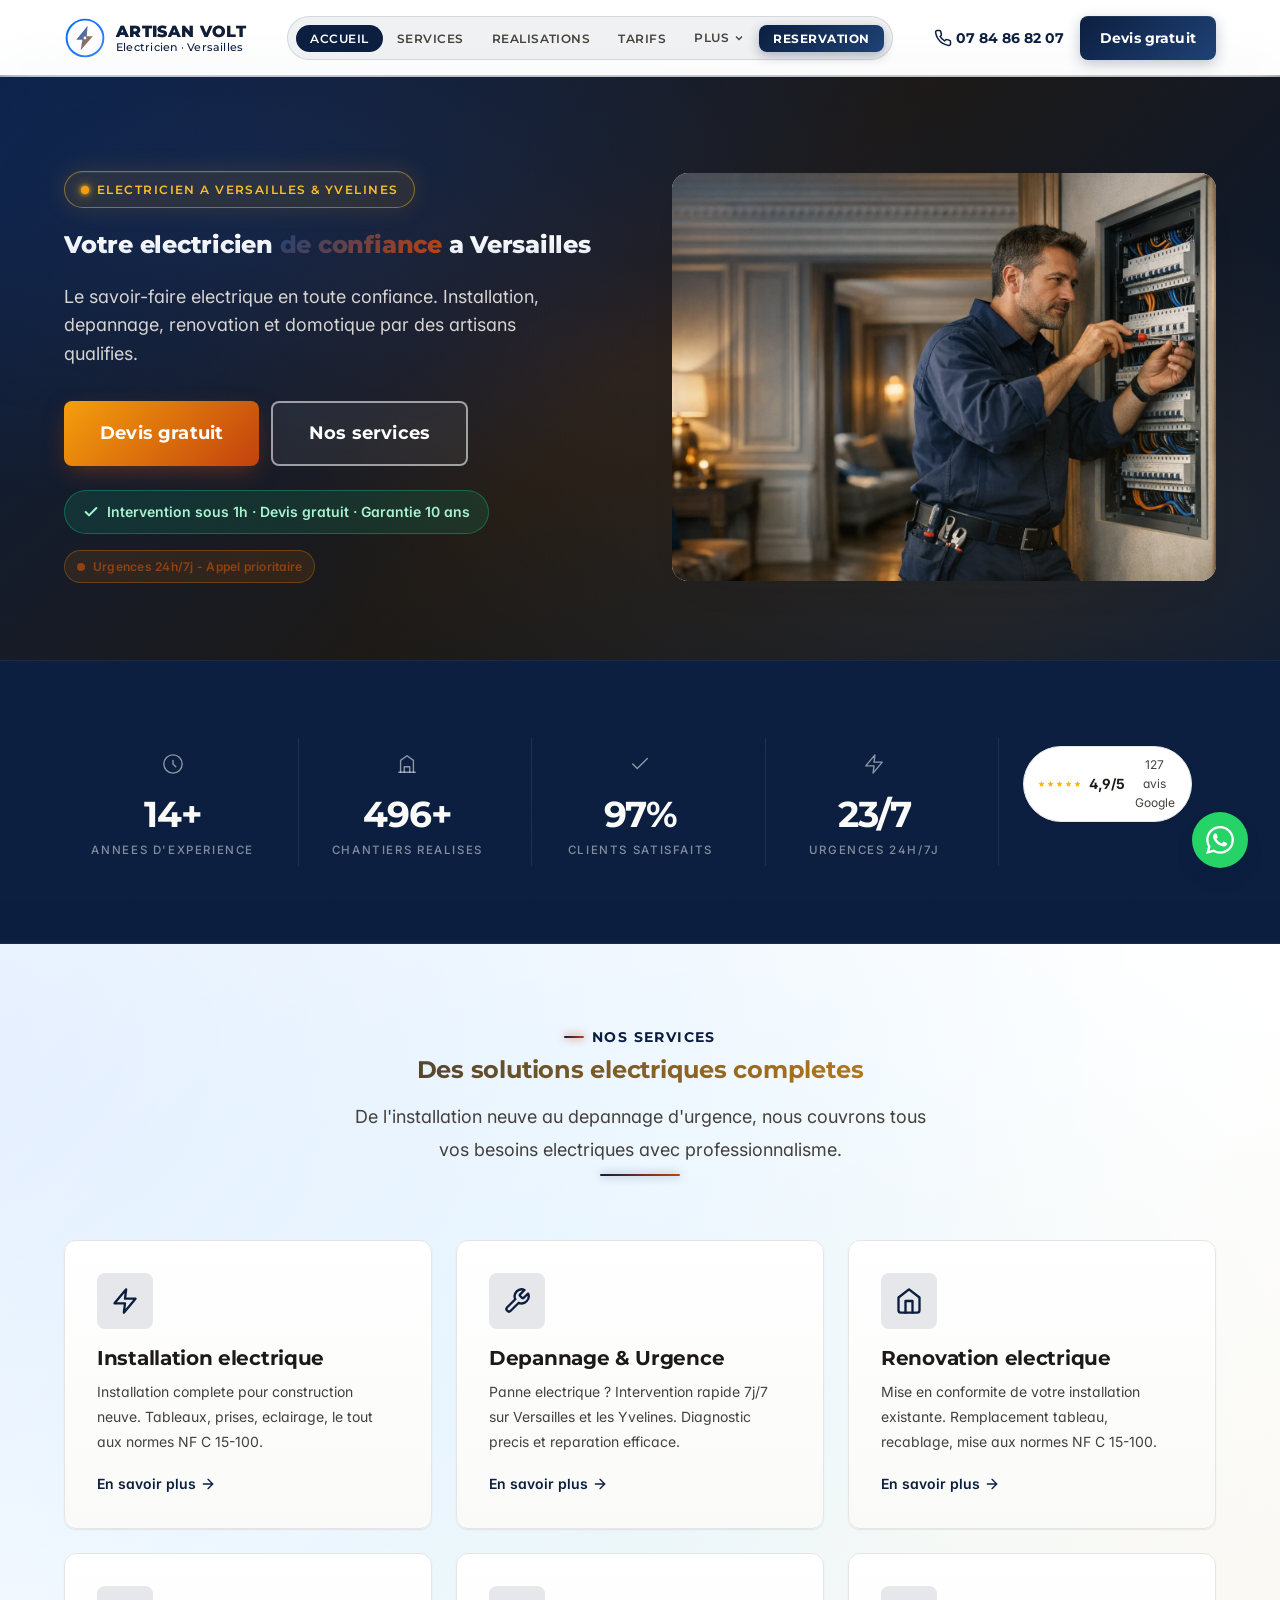
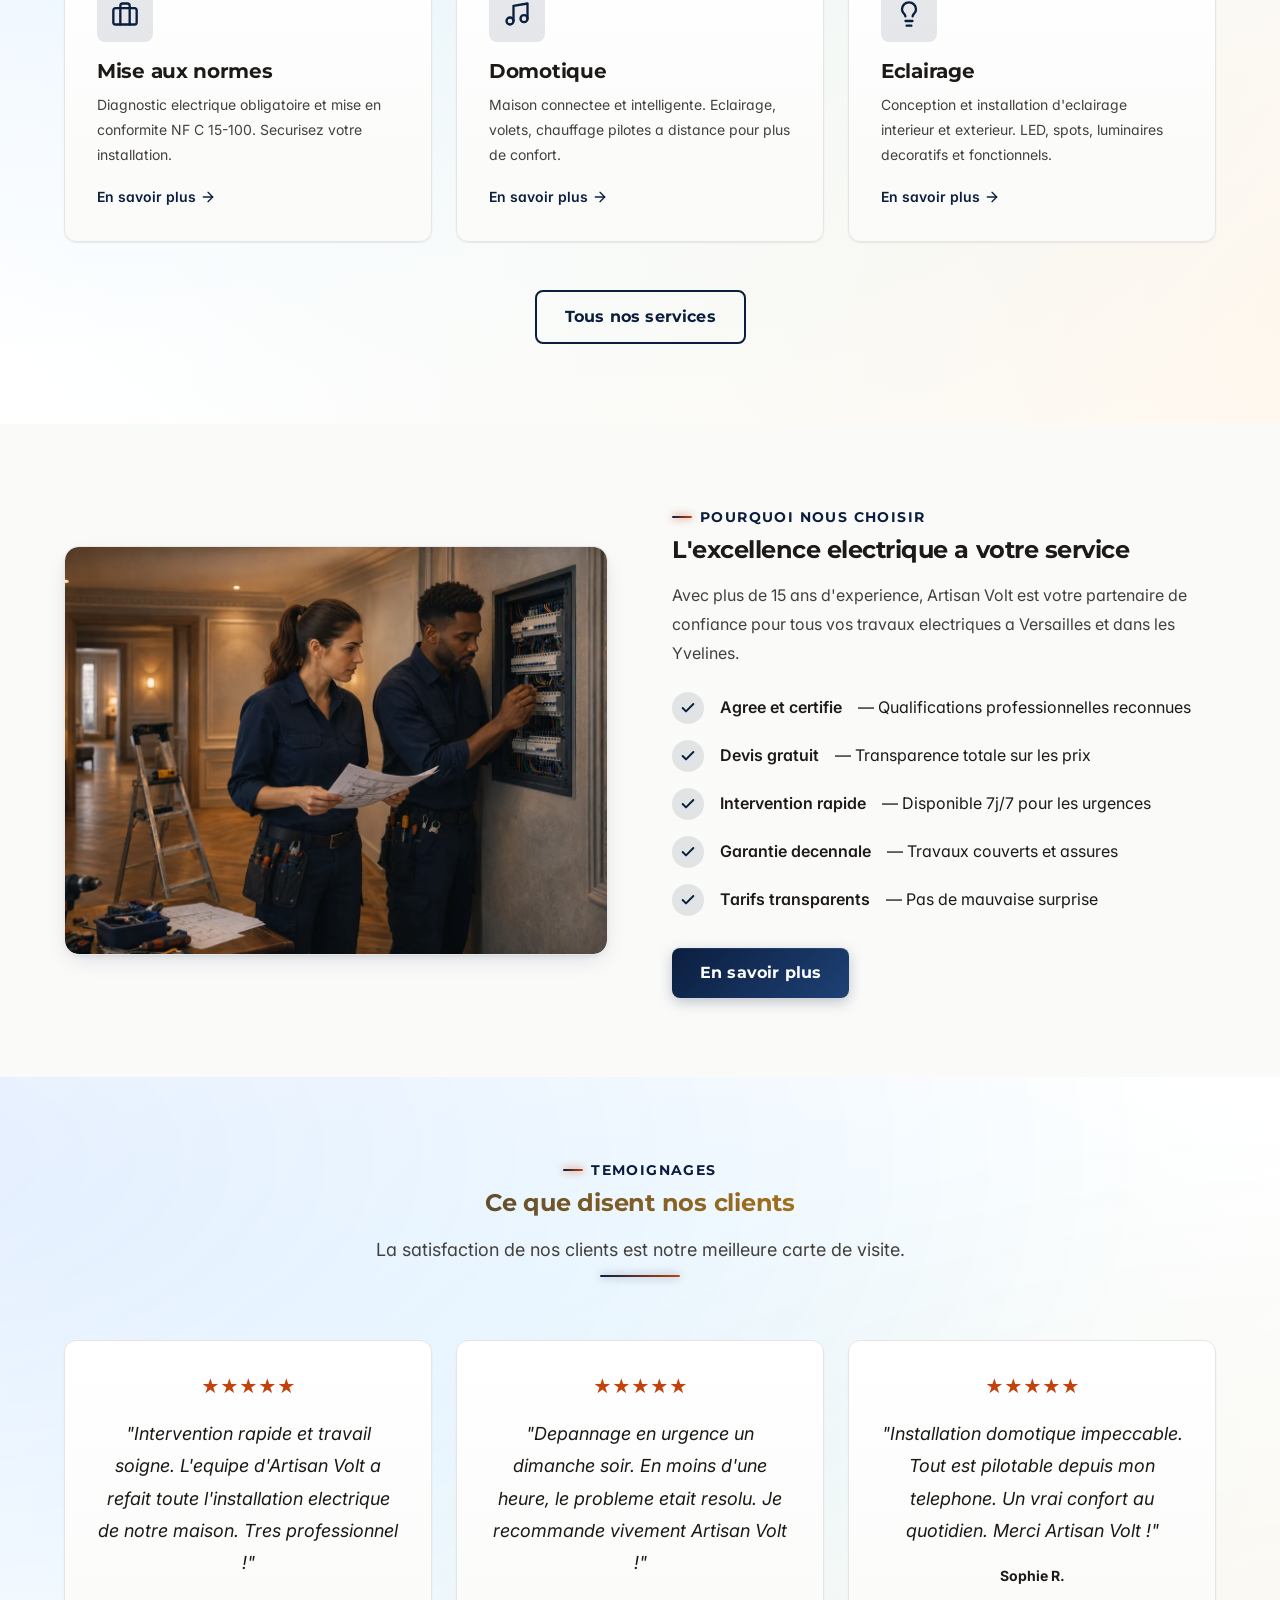
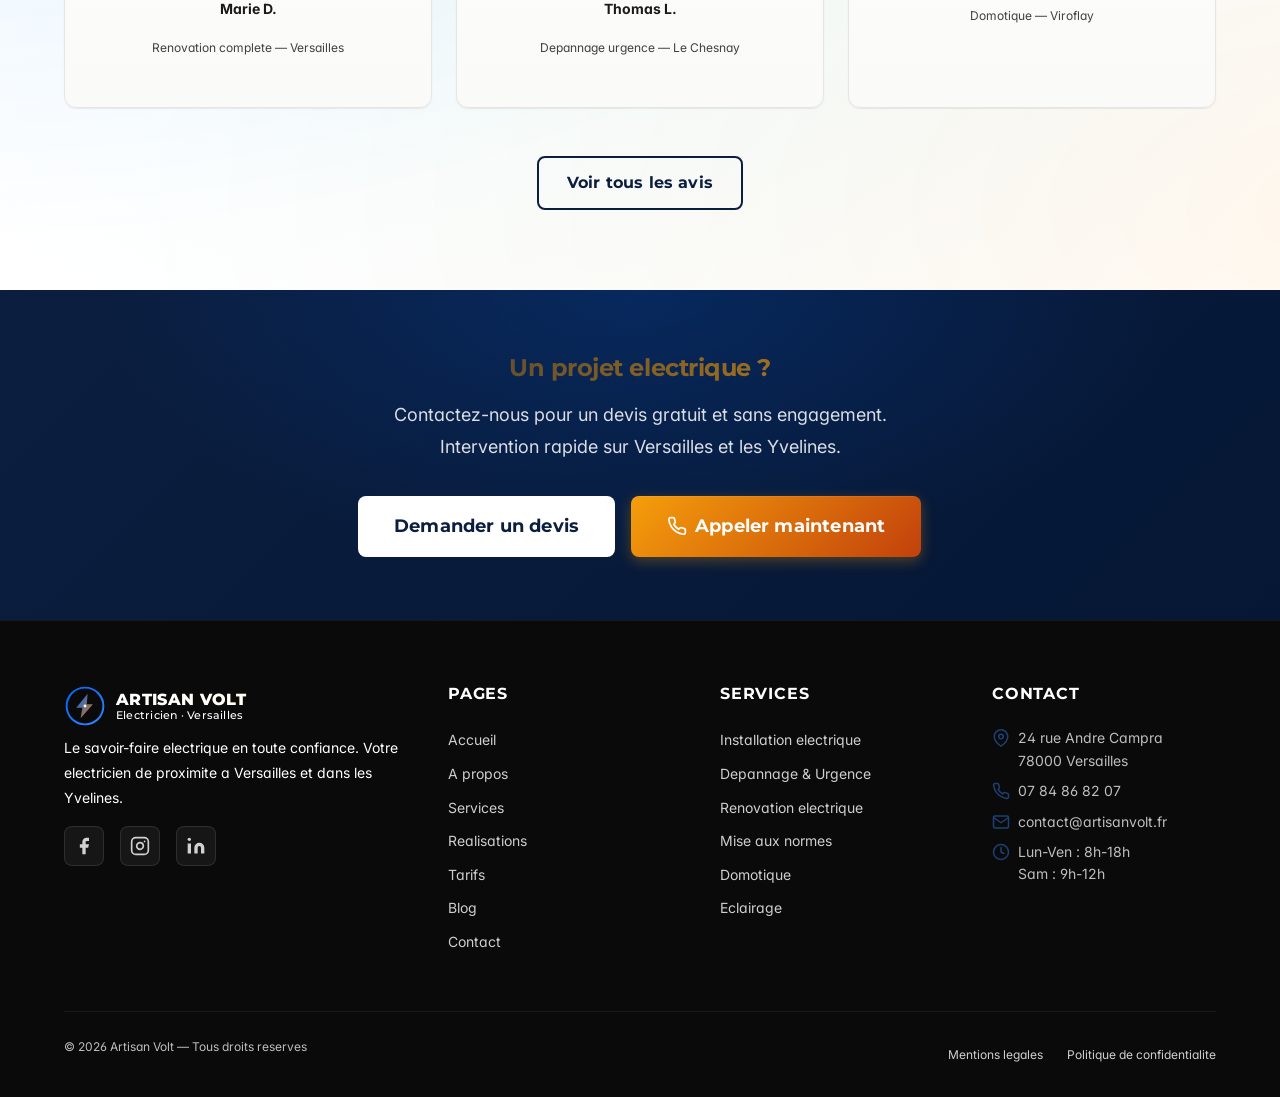
==== commit 580309aa: "fix(css): repare 5 calc() casses par la minification (espaces autour du +) + cache-bust v2 Le minifi" ====
--- a/index.html
+++ b/index.html
@@ -14,7 +14,7 @@
   <noscript><link rel="stylesheet" href="https://fonts.googleapis.com/css2?family=Inter:wght@400;500;600;700&family=Montserrat:wght@500;600;700;800&display=swap"></noscript>
 
   <!-- CSS -->
-  <link rel="stylesheet" href="assets/css/bundle.min.css?v=1">
+  <link rel="stylesheet" href="assets/css/bundle.min.css?v=2">
 <!-- Favicon -->
   <link rel="icon" type="image/svg+xml" href="assets/images/logo-mark.svg">
   <link rel="apple-touch-icon" href="assets/images/logo-mark.svg">
--- a/assets/css/bundle.min.css
+++ b/assets/css/bundle.min.css
@@ -1 +1 @@
-:root{--color-primary:#0B1E3F;--color-primary-dark:#051735;--color-primary-light:#1E4175;--color-primary-rgb:11,30,63;--color-primary-50:#EEF2F9;--color-primary-100:#D6DEED;--color-primary-200:#AEBDDC;--color-primary-600:#0B1E3F;--color-primary-900:#020816;--color-electric:#2563EB;--color-electric-dark:#1D4ED8;--color-electric-light:#3B82F6;--color-electric-rgb:37,99,235;--color-secondary:#F59E0B;--color-secondary-dark:#B45309;--color-secondary-light:#FBBF24;--color-secondary-rgb:245,158,11;--color-accent:#C2410C;--color-accent-dark:#9A3412;--color-accent-light:#EA580C;--color-accent-rgb:194,65,12;--color-urgent:#DC2626;--color-urgent-dark:#B91C1C;--color-urgent-light:#EF4444;--color-urgent-rgb:220,38,38;--color-neutral-50:#FAFAF9;--color-neutral-100:#F5F5F4;--color-neutral-200:#E7E5E4;--color-neutral-300:#D6D3D1;--color-neutral-400:#A8A29E;--color-neutral-500:#78716C;--color-neutral-600:#57534E;--color-neutral-700:#44403C;--color-neutral-800:#292524;--color-neutral-900:#1C1917;--color-bg:#FFFFFF;--color-bg-alt:#FAFAF9;--color-bg-dark:#0B1E3F;--color-bg-dark-alt:#1C1917;--color-text:#1C1917;--color-text-light:#44403C;--color-text-muted:#78716C;--color-text-on-dark:#FAFAF9;--color-text-on-primary:#FFFFFF;--color-success:#059669;--color-success-dark:#047857;--color-error:#DC2626;--color-warning:#F59E0B;--color-info:#2563EB;--font-heading:'Montserrat',system-ui,-apple-system,sans-serif;--font-body:'Inter',system-ui,-apple-system,sans-serif;--font-display:'Montserrat',system-ui,sans-serif;--font-size-xs:0.75rem;--font-size-sm:0.875rem;--font-size-base:1rem;--font-size-lg:1.125rem;--font-size-xl:1.25rem;--font-size-2xl:1.5rem;--font-size-3xl:1.875rem;--font-size-4xl:2.25rem;--font-size-5xl:3rem;--font-size-hero:3.5rem;--font-weight-regular:400;--font-weight-medium:500;--font-weight-semibold:600;--font-weight-bold:700;--font-weight-extrabold:800;--line-height-tight:1.15;--line-height-normal:1.6;--line-height-relaxed:1.8;--tracking-tight:-0.01em;--tracking-normal:0;--tracking-wide:0.02em;--space-xs:0.25rem;--space-sm:0.5rem;--space-md:1rem;--space-lg:1.5rem;--space-xl:2rem;--space-2xl:3rem;--space-3xl:4rem;--space-4xl:6rem;--space-section:5rem;--radius-sm:4px;--radius-md:8px;--radius-lg:12px;--radius-xl:16px;--radius-full:9999px;--border-width:1px;--border-color:var(--color-neutral-200);--shadow-sm:0 1px 2px rgba(28,25,23,0.05),0 1px 1px rgba(28,25,23,0.03);--shadow-md:0 4px 8px -2px rgba(28,25,23,0.08),0 2px 4px -2px rgba(28,25,23,0.05);--shadow-lg:0 12px 24px -6px rgba(11,30,63,0.14),0 4px 8px -4px rgba(28,25,23,0.08);--shadow-xl:0 24px 48px -12px rgba(11,30,63,0.2),0 8px 16px -8px rgba(28,25,23,0.1);--shadow-2xl:0 40px 80px -20px rgba(11,30,63,0.28),0 12px 24px -12px rgba(28,25,23,0.14);--shadow-glow:0 0 32px rgba(37,99,235,0.35),0 8px 24px rgba(37,99,235,0.2);--shadow-glow-accent:0 0 32px rgba(245,158,11,0.35),0 8px 24px rgba(245,158,11,0.2);--shadow-glow-copper:0 0 32px rgba(194,65,12,0.32),0 8px 24px rgba(194,65,12,0.2);--shadow-inner-light:inset 0 1px 0 rgba(255,255,255,0.08);--gradient-primary:linear-gradient(135deg,#0B1E3F 0%,#1E4175 100%);--gradient-electric:linear-gradient(135deg,#2563EB 0%,#1D4ED8 100%);--gradient-accent:linear-gradient(135deg,#F59E0B 0%,#C2410C 100%);--gradient-copper:linear-gradient(135deg,#EA580C 0%,#9A3412 100%);--gradient-urgent:linear-gradient(135deg,#DC2626 0%,#B91C1C 100%);--gradient-hero:linear-gradient(135deg,#0B1E3F 0%,#1C1917 50%,#051735 100%);--gradient-mesh:radial-gradient(at 20% 20%,rgba(37,99,235,0.18) 0px,transparent 50%),radial-gradient(at 80% 80%,rgba(245,158,11,0.14) 0px,transparent 50%),radial-gradient(at 50% 50%,rgba(194,65,12,0.08) 0px,transparent 50%);--gradient-brand:linear-gradient(135deg,#0B1E3F 0%,#F59E0B 100%);--gradient-shimmer:linear-gradient(90deg,transparent 0%,rgba(255,255,255,0.15) 50%,transparent 100%);--transition-fast:150ms ease;--transition-base:200ms ease-out;--transition-slow:300ms ease-in-out;--transition-menu:300ms ease-in-out;--container-max:1200px;--container-padding:1.5rem;--z-header:1000;--z-menu-mobile:1100;--z-overlay:1200;--z-modal:1300;--z-whatsapp:900}h1,h2,h3,h4,h5,h6,.hero__title,.section__title{font-family:var(--font-heading);letter-spacing:var(--tracking-tight)}body{font-family:var(--font-body);font-feature-settings:"cv02","cv03","cv04","cv11"}*,*::before,*::after{box-sizing:border-box;margin:0;padding:0}html{font-size:100%;scroll-behavior:smooth;-webkit-text-size-adjust:100%}body{min-height:100vh;line-height:var(--line-height-normal);-webkit-font-smoothing:antialiased;-moz-osx-font-smoothing:grayscale}img,picture,video,canvas,svg{display:block;max-width:100%;height:auto}input,button,textarea,select{font:inherit;color:inherit}button{cursor:pointer;border:none;background:none}a{color:inherit;text-decoration:none}ul,ol{list-style:none}h1,h2,h3,h4,h5,h6{overflow-wrap:break-word;line-height:var(--line-height-tight)}p{overflow-wrap:break-word}table{border-collapse:collapse;border-spacing:0}:focus-visible{outline:2px solid var(--color-primary);outline-offset:2px}.skip-link{position:absolute;top:-100%;left:0;padding:var(--space-sm) var(--space-md);background:var(--color-primary);color:var(--color-text-on-primary);z-index:10000;transition:top var(--transition-fast)}.skip-link:focus{top:0}body{font-family:var(--font-body);font-size:var(--font-size-base);font-weight:var(--font-weight-regular);color:var(--color-text);background-color:var(--color-bg);line-height:var(--line-height-normal)}h1,h2,h3,h4,h5,h6{font-family:var(--font-heading);font-weight:var(--font-weight-bold);color:var(--color-text)}h1{font-size:clamp(2.25rem,4vw+1rem,3.5rem);font-weight:var(--font-weight-extrabold);letter-spacing:-0.025em;line-height:1.1}h2{font-size:clamp(1.75rem,2.5vw+1rem,2.5rem);font-weight:var(--font-weight-bold);letter-spacing:-0.02em;line-height:1.2}h3{font-size:clamp(1.25rem,1vw+1rem,1.625rem);font-weight:var(--font-weight-bold);letter-spacing:-0.01em;line-height:1.3}h4{font-size:var(--font-size-xl);font-weight:var(--font-weight-semibold)}h5{font-size:var(--font-size-lg);font-weight:var(--font-weight-semibold)}h6{font-size:var(--font-size-base);font-weight:var(--font-weight-semibold)}p{margin-bottom:var(--space-md);color:var(--color-text-light);line-height:var(--line-height-relaxed)}a{color:var(--color-primary);transition:color var(--transition-fast)}a:hover{color:var(--color-primary-dark)}strong{font-weight:var(--font-weight-semibold)}.section{padding:var(--space-section) 0}.section--alt{background-color:var(--color-bg-alt)}.section--dark{background-color:var(--color-bg-dark);color:var(--color-text-on-dark)}.section--dark h2,.section--dark h3,.section--dark h4{color:var(--color-text-on-dark)}.section--dark p{color:var(--color-neutral-300)}.section__header{text-align:center;margin-bottom:var(--space-3xl)}.section__subtitle{display:inline-block;font-family:var(--font-heading);font-size:var(--font-size-sm);font-weight:var(--font-weight-bold);text-transform:uppercase;letter-spacing:0.1em;color:var(--color-primary);margin-bottom:var(--space-sm)}.section__title{margin-bottom:var(--space-md)}.section__description{max-width:600px;margin:0 auto;font-size:var(--font-size-lg)}img{border-radius:var(--radius-md)}::selection{background-color:var(--color-primary);color:var(--color-text-on-primary)}@media (max-width:1023px){h1{font-size:var(--font-size-5xl)}h2{font-size:var(--font-size-3xl)}}@media (max-width:767px){h1{font-size:var(--font-size-4xl)}h2{font-size:var(--font-size-2xl)}h3{font-size:var(--font-size-xl)}.section{padding:var(--space-3xl) 0}}.container{width:100%;max-width:var(--container-max);margin:0 auto;padding:0 var(--container-padding)}.grid{display:grid;gap:var(--space-lg)}.grid--2{grid-template-columns:repeat(2,1fr)}.grid--3{grid-template-columns:repeat(3,1fr)}.grid--4{grid-template-columns:repeat(4,1fr)}.flex{display:flex}.flex--center{align-items:center;justify-content:center}.flex--between{align-items:center;justify-content:space-between}.flex--column{flex-direction:column}.flex--gap-sm{gap:var(--space-sm)}.flex--gap-md{gap:var(--space-md)}.flex--gap-lg{gap:var(--space-lg)}.split{display:grid;grid-template-columns:1fr 1fr;gap:var(--space-3xl);align-items:center}.split--reverse{direction:rtl}.split--reverse>*{direction:ltr}@media (max-width:1023px){.grid--4{grid-template-columns:repeat(2,1fr)}}@media (max-width:767px){.grid--2,.grid--3,.grid--4{grid-template-columns:1fr}.split{grid-template-columns:1fr;gap:var(--space-xl)}.split--reverse{direction:ltr}.container{padding:0 var(--space-md)}}.btn{display:inline-flex;align-items:center;justify-content:center;gap:var(--space-sm);padding:0.75rem 1.75rem;min-height:44px;font-family:var(--font-heading);font-size:var(--font-size-base);font-weight:var(--font-weight-bold);border-radius:var(--radius-md);transition:all var(--transition-base);text-align:center;white-space:nowrap}.btn--primary{background-color:var(--color-primary);color:var(--color-text-on-primary)}.btn--primary:hover{background-color:var(--color-primary-dark);transform:translateY(-2px);box-shadow:var(--shadow-glow)}.btn--primary:active{transform:translateY(0)}.btn--secondary{background-color:transparent;color:var(--color-primary);border:2px solid var(--color-primary)}.btn--secondary:hover{background-color:rgba(var(--color-primary-rgb),0.08);transform:translateY(-2px)}.btn--accent{background-color:var(--color-secondary);color:#FFFFFF}.btn--accent:hover{background-color:var(--color-secondary-dark);transform:translateY(-2px);box-shadow:0 0 20px rgba(var(--color-secondary-rgb),0.3)}.btn--white{background-color:#FFFFFF;color:var(--color-primary)}.btn--white:hover{background-color:var(--color-neutral-100);transform:translateY(-2px)}.btn--lg{padding:1rem 2.25rem;font-size:var(--font-size-lg)}.btn--sm{padding:0.5rem 1.25rem;font-size:var(--font-size-sm)}.btn--full{width:100%}.header{position:sticky;top:0;z-index:var(--z-header);background-color:rgba(255,255,255,0.95);backdrop-filter:blur(10px);border-bottom:1px solid var(--color-neutral-200);transition:box-shadow var(--transition-base)}.header--scrolled{box-shadow:var(--shadow-md)}.header__inner{display:flex;align-items:center;justify-content:space-between;padding:var(--space-md) 0;max-width:var(--container-max);margin:0 auto;padding-left:var(--container-padding);padding-right:var(--container-padding)}.header__logo{display:flex;align-items:center;gap:var(--space-sm);font-family:var(--font-heading);font-size:var(--font-size-xl);font-weight:var(--font-weight-extrabold);color:var(--color-text)}.header__logo-icon{width:36px;height:36px;color:var(--color-primary)}.header__logo span{color:var(--color-primary)}.nav__list{display:flex;align-items:center;gap:var(--space-xl)}.nav__link{font-family:var(--font-heading);font-size:var(--font-size-sm);font-weight:var(--font-weight-semibold);color:var(--color-neutral-700);text-transform:uppercase;letter-spacing:0.05em;position:relative;padding:var(--space-xs) 0}.nav__link::after{content:'';position:absolute;bottom:-2px;left:50%;width:0;height:2px;background-color:var(--color-primary);transition:all var(--transition-base);transform:translateX(-50%)}.nav__link:hover,.nav__link--active{color:var(--color-primary)}.nav__link:hover::after,.nav__link--active::after{width:100%}.header__cta{display:flex;align-items:center;gap:var(--space-md)}.header__phone{display:flex;align-items:center;gap:var(--space-xs);font-family:var(--font-heading);font-weight:var(--font-weight-bold);color:var(--color-primary);font-size:var(--font-size-sm)}.menu-toggle{display:none;flex-direction:column;gap:5px;width:28px;cursor:pointer;z-index:calc(var(--z-menu-mobile)+1)}.menu-toggle__bar{width:100%;height:3px;background-color:var(--color-text);border-radius:2px;transition:all var(--transition-menu)}.menu-toggle--active .menu-toggle__bar:nth-child(1){transform:rotate(45deg) translate(5px,6px)}.menu-toggle--active .menu-toggle__bar:nth-child(2){opacity:0}.menu-toggle--active .menu-toggle__bar:nth-child(3){transform:rotate(-45deg) translate(5px,-6px)}.hero{position:relative;background-color:var(--color-bg-dark);color:var(--color-text-on-dark);overflow:hidden;padding:var(--space-4xl) 0}.hero__inner{display:grid;grid-template-columns:1fr 1fr;gap:var(--space-3xl);align-items:center}.hero__subtitle{display:inline-block;font-family:var(--font-heading);font-size:var(--font-size-sm);font-weight:var(--font-weight-bold);text-transform:uppercase;letter-spacing:0.15em;color:var(--color-secondary);margin-bottom:var(--space-md)}.hero__title{color:var(--color-text-on-dark);margin-bottom:var(--space-lg)}.hero__title span{color:var(--color-primary-light)}.hero__description{font-size:var(--font-size-lg);color:var(--color-neutral-300);margin-bottom:var(--space-xl);max-width:500px}.hero__buttons{display:flex;gap:var(--space-md);flex-wrap:wrap}.hero__image{position:relative;border-radius:var(--radius-lg);overflow:hidden;aspect-ratio:4/3;--hero-photo-feather:radial-gradient( 145% 135% at 50% 50%,#000 89%,rgba(0,0,0,0.995) 93.5%,rgba(0,0,0,0.94) 96%,rgba(0,0,0,0.68) 98%,transparent 100% )}.hero__image img{width:100%;height:100%;object-fit:cover;border-radius:var(--radius-lg);-webkit-mask-image:var(--hero-photo-feather);mask-image:var(--hero-photo-feather);-webkit-mask-repeat:no-repeat;mask-repeat:no-repeat;-webkit-mask-size:100% 100%;mask-size:100% 100%}.hero__bg-pattern{position:absolute;top:0;right:0;width:50%;height:100%;opacity:0.05;background-image:radial-gradient(circle at 25% 25%,var(--color-primary) 2px,transparent 2px),radial-gradient(circle at 75% 75%,var(--color-primary) 1px,transparent 1px);background-size:50px 50px}.trust-bar{background-color:var(--color-bg-alt);padding:var(--space-xl) 0;border-bottom:1px solid var(--color-neutral-200)}.trust-bar__inner{display:flex;justify-content:center;gap:var(--space-3xl);flex-wrap:wrap}.trust-bar__item{text-align:center}.trust-bar__number{font-family:var(--font-heading);font-size:var(--font-size-4xl);font-weight:var(--font-weight-extrabold);color:var(--color-primary);line-height:1}.trust-bar__label{font-size:var(--font-size-sm);color:var(--color-text-light);margin-top:var(--space-xs)}.card{background-color:var(--color-bg);border-radius:var(--radius-lg);padding:var(--space-xl);box-shadow:var(--shadow-sm);border:1px solid var(--color-neutral-200);transition:all var(--transition-base)}.card:hover{transform:translateY(-4px);box-shadow:var(--shadow-lg);border-color:var(--color-primary)}.card-service__icon{width:56px;height:56px;display:flex;align-items:center;justify-content:center;background-color:rgba(var(--color-primary-rgb),0.1);border-radius:var(--radius-md);margin-bottom:var(--space-md);color:var(--color-primary)}.card-service__icon svg{width:28px;height:28px}.card-service__title{font-size:var(--font-size-xl);margin-bottom:var(--space-sm)}.card-service__description{font-size:var(--font-size-sm);margin-bottom:var(--space-md)}.card-service__link{display:inline-flex;align-items:center;gap:var(--space-xs);font-weight:var(--font-weight-semibold);font-size:var(--font-size-sm);color:var(--color-primary)}.card-service__link svg{width:16px;height:16px;transition:transform var(--transition-fast)}.card-service__link:hover svg{transform:translateX(4px)}.card-testimonial{text-align:center}.card-testimonial__stars{color:var(--color-accent);font-size:var(--font-size-lg);margin-bottom:var(--space-md)}.card-testimonial__text{font-size:var(--font-size-lg);font-style:italic;color:var(--color-text);margin-bottom:var(--space-md);line-height:var(--line-height-relaxed)}.card-testimonial__author{font-weight:var(--font-weight-bold);color:var(--color-text);font-size:var(--font-size-sm)}.card-testimonial__role{font-size:var(--font-size-xs);color:var(--color-text-light)}.card-pricing{text-align:center;position:relative}.card-pricing--featured{border-color:var(--color-primary);border-width:2px}.card-pricing__badge{position:absolute;top:-12px;left:50%;transform:translateX(-50%);background-color:var(--color-primary);color:white;padding:var(--space-xs) var(--space-md);border-radius:var(--radius-full);font-size:var(--font-size-xs);font-weight:var(--font-weight-bold);text-transform:uppercase}.card-pricing__title{font-size:var(--font-size-xl);margin-bottom:var(--space-sm)}.card-pricing__price{font-family:var(--font-heading);font-size:var(--font-size-4xl);font-weight:var(--font-weight-extrabold);color:var(--color-primary);margin-bottom:var(--space-xs)}.card-pricing__price span{font-size:var(--font-size-base);font-weight:var(--font-weight-regular);color:var(--color-text-light)}.card-pricing__list{text-align:left;margin:var(--space-lg) 0}.card-pricing__list li{padding:var(--space-sm) 0;border-bottom:1px solid var(--color-neutral-100);font-size:var(--font-size-sm);color:var(--color-text-light);display:flex;align-items:center;gap:var(--space-sm)}.card-pricing__list li::before{content:'';width:18px;height:18px;flex-shrink:0;background-color:rgba(var(--color-primary-rgb),0.1);border-radius:50%;background-image:url("data:image/svg+xml,%3Csvg xmlns='http://www.w3.org/2000/svg' width='12' height='12' viewBox='0 0 24 24' fill='none' stroke='%230066FF' stroke-width='3' stroke-linecap='round' stroke-linejoin='round'%3E%3Cpolyline points='20 6 9 17 4 12'%3E%3C/polyline%3E%3C/svg%3E");background-repeat:no-repeat;background-position:center}.card-team{text-align:center}.card-team__photo{width:120px;height:120px;border-radius:50%;object-fit:cover;margin:0 auto var(--space-md);border:3px solid var(--color-neutral-200)}.card-team__name{font-size:var(--font-size-lg);margin-bottom:var(--space-xs)}.card-team__role{font-size:var(--font-size-sm);color:var(--color-primary);font-weight:var(--font-weight-semibold);margin-bottom:var(--space-sm)}.card-team__bio{font-size:var(--font-size-sm)}.card-blog__image{border-radius:var(--radius-md);aspect-ratio:16/10;object-fit:cover;width:100%;margin-bottom:var(--space-md)}.card-blog__category{font-size:var(--font-size-xs);font-weight:var(--font-weight-bold);text-transform:uppercase;color:var(--color-primary);margin-bottom:var(--space-sm)}.card-blog__title{font-size:var(--font-size-lg);margin-bottom:var(--space-sm)}.card-blog__excerpt{font-size:var(--font-size-sm);margin-bottom:var(--space-md)}.card-blog__meta{font-size:var(--font-size-xs);color:var(--color-text-light)}.form-group{margin-bottom:var(--space-lg)}.form-group label{display:block;font-weight:var(--font-weight-semibold);font-size:var(--font-size-sm);margin-bottom:var(--space-sm);color:var(--color-text)}.form-control{width:100%;padding:0.75rem 1rem;font-size:var(--font-size-base);border:1px solid var(--color-neutral-300);border-radius:var(--radius-md);background-color:var(--color-bg);transition:all var(--transition-fast)}.form-control:focus{outline:none;border-color:var(--color-primary);box-shadow:0 0 0 3px rgba(var(--color-primary-rgb),0.15)}textarea.form-control{min-height:120px;resize:vertical}select.form-control{appearance:none;background-image:url("data:image/svg+xml,%3Csvg xmlns='http://www.w3.org/2000/svg' width='12' height='12' viewBox='0 0 24 24' fill='none' stroke='%2364748B' stroke-width='2' stroke-linecap='round' stroke-linejoin='round'%3E%3Cpolyline points='6 9 12 15 18 9'%3E%3C/polyline%3E%3C/svg%3E");background-repeat:no-repeat;background-position:right 1rem center;padding-right:2.5rem}.page-hero{background-color:var(--color-bg-dark);color:var(--color-text-on-dark);padding:var(--space-3xl) 0 var(--space-2xl);text-align:center}.page-hero__title{color:var(--color-text-on-dark);margin-bottom:var(--space-sm)}.page-hero__breadcrumb{font-size:var(--font-size-sm);color:var(--color-neutral-400)}.page-hero__breadcrumb a{color:var(--color-neutral-300)}.page-hero__breadcrumb a:hover{color:var(--color-primary-light)}.page-hero__breadcrumb span{color:var(--color-primary-light)}.cta-section{background:linear-gradient(135deg,var(--color-primary),var(--color-primary-dark));color:var(--color-text-on-primary);padding:var(--space-3xl) 0;text-align:center}.cta-section__title{color:var(--color-text-on-primary);margin-bottom:var(--space-md)}.cta-section__description{color:rgba(255,255,255,0.85);font-size:var(--font-size-lg);margin-bottom:var(--space-xl);max-width:500px;margin-left:auto;margin-right:auto}.cta-section__buttons{display:flex;gap:var(--space-md);justify-content:center;flex-wrap:wrap}.footer{background-color:var(--color-bg-dark);color:var(--color-text-on-dark);padding:var(--space-3xl) 0 var(--space-lg)}.footer__inner{display:grid;grid-template-columns:1.5fr 1fr 1fr 1fr;gap:var(--space-2xl);margin-bottom:var(--space-2xl)}.footer__brand p{color:var(--color-neutral-400);font-size:var(--font-size-sm);margin-bottom:var(--space-md)}.footer__socials{display:flex;gap:var(--space-md)}.footer__social-link{width:40px;height:40px;display:flex;align-items:center;justify-content:center;border-radius:var(--radius-md);background-color:var(--color-bg-dark-alt);color:var(--color-neutral-300);transition:all var(--transition-base)}.footer__social-link:hover{background-color:var(--color-primary);color:white;transform:translateY(-2px)}.footer__social-link svg{width:20px;height:20px}.footer__heading{font-family:var(--font-heading);font-size:var(--font-size-base);font-weight:var(--font-weight-bold);color:var(--color-text-on-dark);margin-bottom:var(--space-lg);text-transform:uppercase;letter-spacing:0.05em}.footer__links li{margin-bottom:var(--space-sm)}.footer__links a{color:var(--color-neutral-400);font-size:var(--font-size-sm);transition:color var(--transition-fast)}.footer__links a:hover{color:var(--color-primary-light)}.footer__contact-item{display:flex;align-items:flex-start;gap:var(--space-sm);margin-bottom:var(--space-sm);color:var(--color-neutral-400);font-size:var(--font-size-sm)}.footer__contact-item svg{width:18px;height:18px;flex-shrink:0;color:var(--color-primary-light);margin-top:2px}.footer__bottom{border-top:1px solid var(--color-bg-dark-alt);padding-top:var(--space-lg);display:flex;justify-content:space-between;align-items:center;flex-wrap:wrap;gap:var(--space-md)}.footer__copyright{font-size:var(--font-size-xs);color:var(--color-neutral-500)}.footer__legal{display:flex;gap:var(--space-lg)}.footer__legal a{font-size:var(--font-size-xs);color:var(--color-neutral-500)}.footer__legal a:hover{color:var(--color-primary-light)}.whatsapp-btn{position:fixed;bottom:var(--space-xl);right:var(--space-xl);width:56px;height:56px;border-radius:50%;background-color:#25D366;color:white;display:flex;align-items:center;justify-content:center;box-shadow:var(--shadow-lg);z-index:var(--z-whatsapp);transition:all var(--transition-base)}.whatsapp-btn:hover{transform:scale(1.1);box-shadow:0 8px 25px rgba(37,211,102,0.4)}.whatsapp-btn svg{width:28px;height:28px}.accordion__item{border-bottom:1px solid var(--color-neutral-200)}.accordion__trigger{width:100%;display:flex;align-items:center;justify-content:space-between;padding:var(--space-lg) 0;font-family:var(--font-heading);font-size:var(--font-size-lg);font-weight:var(--font-weight-semibold);color:var(--color-text);text-align:left;cursor:pointer;transition:color var(--transition-fast)}.accordion__trigger:hover{color:var(--color-primary)}.accordion__trigger svg{width:20px;height:20px;transition:transform var(--transition-base);flex-shrink:0}.accordion__item--active .accordion__trigger svg{transform:rotate(180deg)}.accordion__content{max-height:0;overflow:hidden;transition:max-height var(--transition-slow)}.accordion__item--active .accordion__content{max-height:500px}.accordion__body{padding-bottom:var(--space-lg);color:var(--color-text-light);line-height:var(--line-height-relaxed)}.lightbox{position:fixed;top:0;left:0;width:100%;height:100%;background-color:rgba(0,0,0,0.9);z-index:var(--z-modal);display:none;align-items:center;justify-content:center;padding:var(--space-xl)}.lightbox--active{display:flex}.lightbox__close{position:absolute;top:var(--space-lg);right:var(--space-lg);color:white;font-size:var(--font-size-2xl);cursor:pointer;width:44px;height:44px;display:flex;align-items:center;justify-content:center}.lightbox__image{max-width:90%;max-height:90vh;border-radius:var(--radius-md)}.portfolio-filters{display:flex;gap:var(--space-sm);justify-content:center;margin-bottom:var(--space-2xl);flex-wrap:wrap}.portfolio-filter{padding:var(--space-sm) var(--space-lg);border-radius:var(--radius-full);font-size:var(--font-size-sm);font-weight:var(--font-weight-semibold);color:var(--color-text-light);border:1px solid var(--color-neutral-300);transition:all var(--transition-fast);cursor:pointer}.portfolio-filter:hover,.portfolio-filter--active{background-color:var(--color-primary);color:white;border-color:var(--color-primary)}.portfolio-grid{display:grid;grid-template-columns:repeat(3,1fr);gap:var(--space-md)}.portfolio-item{position:relative;border-radius:var(--radius-md);overflow:hidden;cursor:pointer;aspect-ratio:4/3;isolation:isolate;--portfolio-photo-feather:radial-gradient( 150% 140% at 50% 50%,#000 90%,rgba(0,0,0,0.995) 94%,rgba(0,0,0,0.94) 96.5%,rgba(0,0,0,0.66) 98.4%,transparent 100% );-webkit-mask-image:var(--portfolio-photo-feather);mask-image:var(--portfolio-photo-feather);-webkit-mask-repeat:no-repeat;mask-repeat:no-repeat;-webkit-mask-size:100% 100%;mask-size:100% 100%}.portfolio-item::before{content:'';position:absolute;inset:0;background:linear-gradient(180deg,rgba(15,23,42,0.04) 0%,rgba(15,23,42,0.02) 35%,rgba(15,23,42,0.28) 100%),linear-gradient(135deg,rgba(var(--color-primary-rgb),0.16) 0%,transparent 46%,rgba(var(--color-secondary-rgb),0.18) 100%);pointer-events:none;z-index:1;transition:opacity var(--transition-base)}.portfolio-item img{width:100%;height:100%;object-fit:cover;transition:transform var(--transition-slow);border-radius:0}.portfolio-item:hover img{transform:scale(1.05)}.portfolio-item__overlay{position:absolute;inset:0;background:linear-gradient(transparent 50%,rgba(0,0,0,0.7));opacity:0;transition:opacity var(--transition-base);display:flex;align-items:flex-end;padding:var(--space-md);z-index:2}.portfolio-item:hover .portfolio-item__overlay{opacity:1}.portfolio-item__title{color:white;font-weight:var(--font-weight-bold);font-size:var(--font-size-sm)}.process{display:grid;grid-template-columns:repeat(4,1fr);gap:var(--space-lg);text-align:center}.process__step{position:relative}.process__number{width:48px;height:48px;border-radius:50%;background-color:var(--color-primary);color:white;display:flex;align-items:center;justify-content:center;font-family:var(--font-heading);font-weight:var(--font-weight-extrabold);font-size:var(--font-size-lg);margin:0 auto var(--space-md)}.process__title{font-size:var(--font-size-base);font-weight:var(--font-weight-bold);margin-bottom:var(--space-sm)}.process__description{font-size:var(--font-size-sm)}@media (max-width:1023px){.footer__inner{grid-template-columns:1fr 1fr}.process{grid-template-columns:repeat(2,1fr)}.portfolio-grid{grid-template-columns:repeat(2,1fr)}}@media (max-width:767px){.header__cta .btn{display:none}.menu-toggle{display:flex}.nav{position:fixed;top:0;right:-100%;width:80%;max-width:320px;height:100vh;background-color:var(--color-bg);z-index:var(--z-menu-mobile);transition:right var(--transition-menu);padding:var(--space-4xl) var(--space-xl) var(--space-xl);box-shadow:var(--shadow-xl)}.nav--open{right:0}.nav__list{flex-direction:column;align-items:flex-start;gap:var(--space-md)}.nav__link{font-size:var(--font-size-lg);padding:var(--space-sm) 0}.nav-overlay{position:fixed;inset:0;background-color:rgba(0,0,0,0.5);z-index:calc(var(--z-menu-mobile) - 1);opacity:0;visibility:hidden;transition:all var(--transition-menu)}.nav-overlay--visible{opacity:1;visibility:visible}.hero__inner{grid-template-columns:1fr;text-align:center}.hero__description{margin:0 auto var(--space-xl)}.hero__buttons{justify-content:center}.hero__image{order:-1;max-height:300px}.trust-bar__inner{gap:var(--space-xl)}.footer__inner{grid-template-columns:1fr}.footer__bottom{flex-direction:column;text-align:center}.process{grid-template-columns:1fr 1fr}.portfolio-grid{grid-template-columns:1fr}.cta-section__buttons{flex-direction:column;align-items:center}.split{text-align:center}.whatsapp-btn{bottom:var(--space-md);right:var(--space-md)}}.testimonial-card{background:var(--color-bg);border:1px solid var(--border-color);border-radius:var(--radius-lg);padding:var(--space-xl);position:relative}.testimonial-card::before{content:"\201C";position:absolute;top:-10px;left:20px;font-size:5rem;font-family:Georgia,serif;color:var(--color-primary);line-height:1;opacity:0.2}.testimonial-card__stars{color:var(--color-accent);font-size:var(--font-size-lg);margin-bottom:var(--space-sm);letter-spacing:2px}.testimonial-card__text{color:var(--color-text);font-style:italic;margin-bottom:var(--space-lg);line-height:var(--line-height-relaxed)}.testimonial-card__author{display:flex;align-items:center;gap:var(--space-md)}.testimonial-card__avatar{width:52px;height:52px;border-radius:50%;background:linear-gradient(135deg,var(--color-primary),var(--color-secondary));display:flex;align-items:center;justify-content:center;color:white;font-weight:var(--font-weight-bold);font-size:var(--font-size-lg);flex-shrink:0;object-fit:cover;object-position:center;overflow:hidden}.testimonial-card__name{font-weight:var(--font-weight-semibold);color:var(--color-text)}.testimonial-card__role{font-size:var(--font-size-sm);color:var(--color-text-light)}.team-card{position:relative;text-align:center;background:var(--color-bg);border-radius:var(--radius-lg);overflow:hidden;border:1px solid var(--border-color);isolation:isolate}.team-card::before{content:'';position:absolute;inset:0 0 auto 0;width:100%;aspect-ratio:1;background:linear-gradient(180deg,rgba(15,23,42,0.05) 0%,rgba(15,23,42,0.22) 100%),linear-gradient(135deg,rgba(var(--color-primary-rgb),0.15) 0%,transparent 48%,rgba(var(--color-secondary-rgb),0.16) 100%);pointer-events:none;z-index:1}.team-card__img{width:100%;aspect-ratio:1;display:block;object-fit:cover;object-position:center top;transition:transform 600ms cubic-bezier(.2,.7,.2,1);filter:grayscale(15%) brightness(0.95)}.team-card:hover .team-card__img{transform:scale(1.04);filter:grayscale(0%) brightness(1)}.team-card__body{position:relative;z-index:2;padding:var(--space-lg);background:var(--color-bg)}.team-card__name{font-family:var(--font-heading);font-size:var(--font-size-xl);font-weight:var(--font-weight-bold);color:var(--color-text);margin-bottom:4px}.team-card__role{color:var(--color-primary);font-weight:var(--font-weight-semibold);font-size:var(--font-size-sm);margin-bottom:var(--space-sm);text-transform:uppercase;letter-spacing:1px}.team-card__bio{color:var(--color-text-light);font-size:var(--font-size-sm);margin-bottom:var(--space-md)}.team-card__socials{display:flex;gap:var(--space-sm);justify-content:center}.team-card__socials a{width:36px;height:36px;border-radius:50%;background:var(--color-bg-alt);color:var(--color-primary);display:flex;align-items:center;justify-content:center;transition:all var(--transition-base)}.team-card__socials a:hover{background:var(--color-primary);color:white;transform:translateY(-2px)}.team-card__socials svg{width:16px;height:16px}.post-card{background:var(--color-bg);border:1px solid var(--border-color);border-radius:var(--radius-lg);overflow:hidden;display:flex;flex-direction:column}.post-card__media{aspect-ratio:16/10;background:linear-gradient(135deg,var(--color-primary),var(--color-secondary));position:relative;overflow:hidden;display:flex;align-items:center;justify-content:center;color:rgba(255,255,255,0.55);font-size:3rem}.post-card__media::after{content:'';position:absolute;inset:0;background:linear-gradient(180deg,rgba(15,23,42,0.08) 0%,rgba(15,23,42,0.04) 34%,rgba(15,23,42,0.3) 100%),linear-gradient(135deg,rgba(var(--color-primary-rgb),0.16) 0%,transparent 42%,rgba(var(--color-secondary-rgb),0.16) 100%);pointer-events:none;z-index:1}.post-card__media img{width:100%;height:100%;object-fit:cover;display:block}.post-card__media-label{z-index:2}.post-card__body{padding:var(--space-lg);flex:1;display:flex;flex-direction:column}.post-card__meta{display:flex;gap:var(--space-md);font-size:var(--font-size-xs);color:var(--color-text-light);margin-bottom:var(--space-sm);text-transform:uppercase;letter-spacing:1px;align-items:center}.post-card__tag{background:rgba(var(--color-primary-rgb),0.1);color:var(--color-primary);padding:3px 10px;border-radius:var(--radius-full);font-weight:var(--font-weight-semibold)}.post-card__title{font-family:var(--font-heading);font-size:var(--font-size-xl);font-weight:var(--font-weight-bold);color:var(--color-text);margin-bottom:var(--space-sm);line-height:1.3}.post-card__excerpt{color:var(--color-text-light);margin-bottom:var(--space-md);flex:1}.post-card__link{color:var(--color-primary);font-weight:var(--font-weight-semibold);display:inline-flex;align-items:center;gap:6px;align-self:flex-start;transition:gap var(--transition-base)}.post-card__link:hover{gap:12px}.split img{width:100%;aspect-ratio:4 / 3;object-fit:cover;display:block}.media-gradient-block{position:relative;border-radius:var(--radius-lg);overflow:hidden;isolation:isolate;box-shadow:none;--media-photo-feather:radial-gradient( 150% 140% at 50% 50%,#000 90%,rgba(0,0,0,0.995) 94%,rgba(0,0,0,0.94) 96.5%,rgba(0,0,0,0.66) 98.4%,transparent 100% )}.media-gradient-block::after{content:'';position:absolute;inset:0;background:linear-gradient(180deg,rgba(15,23,42,0.05) 0%,rgba(15,23,42,0.03) 36%,rgba(15,23,42,0.26) 100%),linear-gradient(135deg,rgba(var(--color-primary-rgb),0.15) 0%,transparent 45%,rgba(var(--color-secondary-rgb),0.16) 100%);pointer-events:none;z-index:1;-webkit-mask-image:var(--media-photo-feather);mask-image:var(--media-photo-feather);-webkit-mask-repeat:no-repeat;mask-repeat:no-repeat;-webkit-mask-size:100% 100%;mask-size:100% 100%}.media-gradient-block img{border-radius:0;-webkit-mask-image:var(--media-photo-feather);mask-image:var(--media-photo-feather);-webkit-mask-repeat:no-repeat;mask-repeat:no-repeat;-webkit-mask-size:100% 100%;mask-size:100% 100%}.booking-grid{display:grid;grid-template-columns:1fr 1fr;gap:var(--space-2xl);align-items:start}@media (max-width:900px){.booking-grid{grid-template-columns:1fr}}.booking-steps{list-style:none;padding:0;counter-reset:step}.booking-steps li{position:relative;padding-left:70px;margin-bottom:var(--space-xl);counter-increment:step}.booking-steps li::before{content:counter(step);position:absolute;left:0;top:0;width:48px;height:48px;border-radius:50%;background:linear-gradient(135deg,var(--color-primary),var(--color-primary-dark));color:white;display:flex;align-items:center;justify-content:center;font-family:var(--font-heading);font-weight:var(--font-weight-bold);font-size:var(--font-size-xl);box-shadow:0 4px 14px rgba(var(--color-primary-rgb),0.4)}.booking-steps h4{font-family:var(--font-heading);font-size:var(--font-size-lg);color:var(--color-text);margin-bottom:4px}.booking-steps p{color:var(--color-text-light);font-size:var(--font-size-sm)}.prose{max-width:780px;margin:0 auto}.prose h2{font-family:var(--font-heading);font-size:var(--font-size-2xl);color:var(--color-text);margin:var(--space-xl) 0 var(--space-md);padding-bottom:var(--space-sm);border-bottom:2px solid var(--color-primary)}.prose h3{font-family:var(--font-heading);font-size:var(--font-size-xl);color:var(--color-text);margin:var(--space-lg) 0 var(--space-sm)}.prose p,.prose li{color:var(--color-text-light);line-height:var(--line-height-relaxed);margin-bottom:var(--space-md)}.prose ul{padding-left:var(--space-lg);margin-bottom:var(--space-md)}.prose a{color:var(--color-primary);text-decoration:underline}.header{transition:transform 300ms ease,background-color 300ms ease,box-shadow 300ms ease}.header--hidden{transform:translateY(-100%)}.tabs{display:flex;gap:var(--space-sm);justify-content:center;flex-wrap:wrap;margin-bottom:var(--space-xl)}.tabs__btn{background:transparent;border:2px solid var(--border-color);padding:10px 22px;border-radius:var(--radius-full);font-family:var(--font-body);font-weight:var(--font-weight-semibold);color:var(--color-text-light);cursor:pointer;transition:all var(--transition-base)}.tabs__btn--active,.tabs__btn:hover{background:var(--color-primary);color:white;border-color:var(--color-primary)}.reveal{opacity:0;transform:translateY(40px);transition:opacity 900ms cubic-bezier(.2,.7,.2,1),transform 900ms cubic-bezier(.2,.7,.2,1);will-change:opacity,transform}.reveal--visible{opacity:1;transform:translateY(0)}.reveal--left{transform:translateX(-60px)}.reveal--right{transform:translateX(60px)}.reveal--scale{transform:scale(0.9)}.reveal--visible.reveal--left,.reveal--visible.reveal--right{transform:translateX(0)}.reveal--visible.reveal--scale{transform:scale(1)}.reveal--delay-1{transition-delay:100ms}.reveal--delay-2{transition-delay:200ms}.reveal--delay-3{transition-delay:300ms}.reveal--delay-4{transition-delay:400ms}.reveal--delay-5{transition-delay:500ms}.gradient-text{background:linear-gradient(90deg,var(--color-primary),var(--color-secondary),var(--color-accent),var(--color-primary));background-size:300% 100%;-webkit-background-clip:text;background-clip:text;-webkit-text-fill-color:transparent;animation:gradient-shift 6s ease infinite}@keyframes gradient-shift{0%,100%{background-position:0% 50%}50%{background-position:100% 50%}}.glow-pulse{animation:glow-pulse 2.4s ease-in-out infinite}@keyframes glow-pulse{0%,100%{box-shadow:0 0 0 0 rgba(var(--color-primary-rgb),0.45)}50%{box-shadow:0 0 0 18px rgba(var(--color-primary-rgb),0)}}.float{animation:float 5s ease-in-out infinite}@keyframes float{0%,100%{transform:translateY(0)}50%{transform:translateY(-14px)}}.shine{position:relative;overflow:hidden}.shine::after{content:'';position:absolute;inset:0;background:linear-gradient(120deg,transparent 30%,rgba(255,255,255,0.5) 50%,transparent 70%);transform:translateX(-120%);transition:transform 900ms ease;pointer-events:none}.shine:hover::after{transform:translateX(120%)}.tilt{transform-style:preserve-3d;transition:transform 300ms cubic-bezier(.2,.7,.2,1);will-change:transform}.tilt__inner{transform:translateZ(30px)}.magnetic{transition:transform 200ms cubic-bezier(.2,.7,.2,1)}.ripple{position:relative;overflow:hidden}.ripple__wave{position:absolute;border-radius:50%;background:rgba(255,255,255,0.55);transform:scale(0);animation:ripple 700ms ease-out;pointer-events:none}@keyframes ripple{to{transform:scale(4);opacity:0}}.card,.card-service,.card-pricing,.team-card,.post-card,.testimonial-card{transition:transform 350ms cubic-bezier(.2,.7,.2,1),box-shadow 350ms ease,border-color 300ms ease}.card:hover,.card-service:hover,.card-pricing:hover,.team-card:hover,.post-card:hover,.testimonial-card:hover{transform:translateY(-8px);box-shadow:var(--shadow-xl)}.bolt-pulse{filter:drop-shadow(0 0 12px rgba(var(--color-accent-rgb),0.75));animation:bolt-flicker 3s infinite}@keyframes bolt-flicker{0%,100%{filter:drop-shadow(0 0 12px rgba(var(--color-accent-rgb),0.75))}45%{filter:drop-shadow(0 0 6px rgba(var(--color-accent-rgb),0.35))}50%{filter:drop-shadow(0 0 28px rgba(var(--color-accent-rgb),1))}55%{filter:drop-shadow(0 0 6px rgba(var(--color-accent-rgb),0.35))}}.rotating-words{display:inline-block;position:relative;color:var(--color-accent)}.rotating-words__item{display:inline-block;opacity:0;position:absolute;left:0;top:0;white-space:nowrap;animation:rotate-word 9s infinite}.rotating-words__item:nth-child(1){animation-delay:0s}.rotating-words__item:nth-child(2){animation-delay:3s}.rotating-words__item:nth-child(3){animation-delay:6s}@keyframes rotate-word{0%,25%{opacity:1;transform:translateY(0)}30%,100%{opacity:0;transform:translateY(-20px)}}.scroll-progress{position:fixed;top:0;left:0;height:3px;width:0%;background:linear-gradient(90deg,var(--color-primary),var(--color-accent));z-index:2000;transition:width 80ms linear;box-shadow:0 0 12px rgba(var(--color-primary-rgb),0.7)}.page-hero{position:relative;overflow:hidden;background:linear-gradient(135deg,#0a0f1e 0%,#111a30 60%,#0a0f1e 100%)}.page-hero::before{content:'';position:absolute;inset:0;background:linear-gradient(transparent 95%,rgba(var(--color-primary-rgb),0.15) 95%),linear-gradient(90deg,transparent 95%,rgba(var(--color-primary-rgb),0.15) 95%);background-size:40px 40px;mask-image:radial-gradient(ellipse at center,black 40%,transparent 75%);-webkit-mask-image:radial-gradient(ellipse at center,black 40%,transparent 75%);pointer-events:none;opacity:0.6}.page-hero::after{content:'';position:absolute;inset:0;background:radial-gradient(ellipse at 50% 50%,rgba(var(--color-primary-rgb),0.22),transparent 60%);pointer-events:none;animation:hero-pulse 6s ease-in-out infinite alternate}.page-hero .container{position:relative;z-index:2}.page-hero__title,.page-hero__breadcrumb{color:#fff}.page-hero__breadcrumb a{color:rgba(255,255,255,0.7)}.page-hero__breadcrumb a:hover{color:var(--color-primary)}@keyframes hero-pulse{0%{opacity:0.6;transform:scale(1)}100%{opacity:1;transform:scale(1.04)}}.scroll-indicator{position:absolute;left:50%;bottom:28px;transform:translateX(-50%);width:26px;height:42px;border:2px solid rgba(255,255,255,0.7);border-radius:14px;display:flex;justify-content:center;padding-top:6px}.scroll-indicator::after{content:'';width:4px;height:8px;border-radius:2px;background:rgba(255,255,255,0.9);animation:scroll-bounce 1.8s infinite}@keyframes scroll-bounce{0%{transform:translateY(0);opacity:1}100%{transform:translateY(14px);opacity:0}}[data-count]{background:linear-gradient(135deg,var(--color-primary),var(--color-accent));-webkit-background-clip:text;background-clip:text;-webkit-text-fill-color:transparent;filter:drop-shadow(0 4px 14px rgba(var(--color-primary-rgb),0.25))}.zoom-img{overflow:hidden;border-radius:var(--radius-lg);position:relative}.zoom-img img{transition:transform 900ms cubic-bezier(.2,.7,.2,1);width:100%;display:block}.zoom-img:hover img{transform:scale(1.08)}.zoom-img::after{content:'';position:absolute;inset:0;background:linear-gradient(180deg,transparent 55%,rgba(15,23,42,0.8));opacity:0;transition:opacity 350ms ease;pointer-events:none}.zoom-img:hover::after{opacity:1}.bolt-divider{height:2px;width:80px;margin:var(--space-md) auto;background:linear-gradient(90deg,transparent,var(--color-accent),transparent);position:relative}.bolt-divider::before{content:'';position:absolute;left:50%;top:50%;transform:translate(-50%,-50%);width:6px;height:6px;background:var(--color-accent);border-radius:50%;box-shadow:0 0 12px var(--color-accent)}@media (prefers-reduced-motion:reduce){.reveal,.reveal--visible,.float,.gradient-text,.glow-pulse,.particles span,.rotating-words__item,.page-hero::before,.bolt-pulse{animation:none !important;transition:none !important;transform:none !important;opacity:1 !important}}.header__logo{position:relative;animation:none !important}.header__logo::before{content:none !important}.header__logo-icon{width:36px !important;height:36px !important;flex-shrink:0;animation:none !important;filter:none !important;color:var(--color-primary) !important}.logo-text{display:inline}.logo-volt{background:none !important;-webkit-background-clip:initial !important;background-clip:initial !important;-webkit-text-fill-color:initial !important;animation:none !important}.page-hero::after{content:'';position:absolute;inset:0;pointer-events:none;background:radial-gradient(ellipse at 30% 50%,rgba(var(--color-primary-rgb),0.18),transparent 55%);animation:none}@media (min-width:961px){.nav__list{gap:0 !important;background:rgba(var(--color-primary-rgb),0.06);border:1px solid rgba(var(--color-primary-rgb),0.12);border-radius:100px;padding:5px 8px;backdrop-filter:blur(8px);align-items:center}.nav__link{padding:6px 14px !important;border-radius:100px;font-size:0.775rem !important;letter-spacing:0.04em;transition:background 250ms ease,color 250ms ease}.nav__link:hover,.nav__link--active{background:var(--color-primary) !important;color:#fff !important;text-shadow:none !important}.nav__link::after{display:none !important}.nav__dropdown{position:relative}.nav__dropdown-toggle{display:flex;align-items:center;gap:4px;background:none;border:none;cursor:pointer;font-family:var(--font-heading);font-weight:var(--font-weight-semibold)}.nav__dropdown-toggle svg{transition:transform 250ms ease}.nav__dropdown.is-open .nav__dropdown-toggle svg{transform:rotate(180deg)}.nav__dropdown-menu{display:none;position:absolute;top:calc(100%+12px);right:0;min-width:200px;background:rgba(10,15,30,0.92);border:1px solid rgba(var(--color-primary-rgb),0.2);border-radius:var(--radius-md);padding:8px;backdrop-filter:blur(20px);box-shadow:0 16px 40px rgba(0,0,0,0.4);list-style:none;z-index:500;animation:dropdown-in 200ms ease}.nav__dropdown.is-open .nav__dropdown-menu{display:block}@keyframes dropdown-in{from{opacity:0;transform:translateY(-8px)}to{opacity:1;transform:translateY(0)}}.nav__dropdown-link{display:block;padding:8px 14px;border-radius:var(--radius-sm);font-family:var(--font-heading);font-size:0.8rem;font-weight:var(--font-weight-semibold);color:rgba(255,255,255,0.8) !important;text-transform:uppercase;letter-spacing:0.04em;transition:background 200ms ease,color 200ms ease;text-decoration:none}.nav__dropdown-link:hover,.nav__dropdown-link.nav__link--active{background:rgba(var(--color-primary-rgb),0.18);color:#fff !important}}.header--scrolled{background:rgba(10,15,30,0.82) !important;backdrop-filter:blur(20px) saturate(180%);-webkit-backdrop-filter:blur(20px) saturate(180%);border-bottom:1px solid rgba(var(--color-primary-rgb),0.18) !important;box-shadow:0 4px 30px rgba(0,0,0,0.25) !important}.page-hero{background:linear-gradient(135deg,#07101e 0%,#0d1a32 60%,#07101e 100%) !important;overflow:hidden}.page-hero::before{content:'';position:absolute;inset:0;pointer-events:none;background-image:linear-gradient(rgba(var(--color-primary-rgb),0.07) 1px,transparent 1px),linear-gradient(90deg,rgba(var(--color-primary-rgb),0.07) 1px,transparent 1px);background-size:48px 48px;mask-image:radial-gradient(ellipse at 50% 50%,black 30%,transparent 75%);-webkit-mask-image:radial-gradient(ellipse at 50% 50%,black 30%,transparent 75%);animation:grid-shift 20s ease-in-out infinite alternate}.page-hero::after{content:'';position:absolute;inset:0;pointer-events:none;background:radial-gradient(ellipse at 30% 50%,rgba(var(--color-primary-rgb),0.18),transparent 55%);animation:none}.page-hero .container{position:relative;z-index:2}.page-hero__title{color:#fff !important}.page-hero__breadcrumb{color:rgba(255,255,255,0.65) !important}.page-hero__breadcrumb a{color:rgba(255,255,255,0.65);transition:color 200ms}.page-hero__breadcrumb a:hover{color:var(--color-primary)}@keyframes grid-shift{0%{transform:translateX(0) translateY(0)}100%{transform:translateX(24px) translateY(12px)}}.card-service,.card-pricing,.post-card,.team-card,.testimonial-card{transition:transform 380ms cubic-bezier(.2,.7,.2,1),box-shadow 380ms ease,border-color 300ms ease}.card-service:hover,.card-pricing:hover,.post-card:hover,.team-card:hover,.testimonial-card:hover{transform:translateY(-6px);box-shadow:0 12px 40px rgba(var(--color-primary-rgb),0.18),0 0 0 1px rgba(var(--color-primary-rgb),0.2);border-color:rgba(var(--color-primary-rgb),0.3) !important}.section__title,.cta-section__title{background:linear-gradient( 90deg,var(--color-primary) 0%,var(--color-secondary) 35%,var(--color-accent) 55%,var(--color-primary) 100% );background-size:280% 100%;-webkit-background-clip:text;background-clip:text;-webkit-text-fill-color:transparent;animation:gradient-shift 7s ease infinite}.section .section__title,.section .cta-section__title{-webkit-text-fill-color:transparent}.section__header::after{content:'';display:block;height:2px;width:0;margin:var(--space-sm) auto 0;background:linear-gradient(90deg,var(--color-primary),var(--color-accent));border-radius:2px;transition:width 900ms cubic-bezier(.2,.7,.2,1);box-shadow:0 0 8px rgba(var(--color-primary-rgb),0.5)}.section__header.reveal--visible::after{width:80px}.post-card__media{width:100%;height:200px;overflow:hidden;border-radius:var(--radius-md) var(--radius-md) 0 0;position:relative;display:block;background:linear-gradient(135deg,#0d1a32,#1a2540)}.post-card__media img{width:100%;height:100%;object-fit:cover;display:block;transition:transform 700ms cubic-bezier(.2,.7,.2,1);filter:brightness(0.85) saturate(1.1)}.post-card:hover .post-card__media img{filter:brightness(0.92)}.post-card__media-label{position:absolute;bottom:10px;left:12px;font-family:'Courier New',monospace;font-size:0.7rem;text-transform:uppercase;letter-spacing:0.12em;color:rgba(255,255,255,0.9);background:rgba(var(--color-primary-rgb),0.75);padding:3px 10px;border-radius:4px;backdrop-filter:blur(4px)}.section__subtitle{display:inline-flex;align-items:center;gap:8px}.section__subtitle::before{content:'';display:inline-block;width:6px;height:6px;border-radius:50%;background:var(--color-accent);box-shadow:0 0 8px var(--color-accent);animation:hud-blink 1.4s infinite}@keyframes hud-blink{0%,100%{opacity:1}50%{opacity:0.25}}.btn,.btn--primary,.btn--accent,.btn--secondary,.btn--white{-webkit-text-fill-color:initial !important;background-clip:initial !important;-webkit-background-clip:initial !important}.btn--primary{-webkit-text-fill-color:#ffffff !important}.btn--accent{-webkit-text-fill-color:#ffffff !important}.btn--secondary{-webkit-text-fill-color:var(--color-primary) !important}.btn--white{-webkit-text-fill-color:var(--color-primary) !important}.ripple__wave{mix-blend-mode:overlay;background:rgba(255,255,255,0.6) !important}.btn--primary,.btn--accent{position:relative;overflow:hidden}.btn--primary::before,.btn--accent::before{content:'';position:absolute;inset:0;background:linear-gradient(105deg,transparent 40%,rgba(255,255,255,0.22) 50%,transparent 60%);transform:translateX(-120%);transition:transform 600ms ease;pointer-events:none;z-index:0}.btn--primary:hover::before,.btn--accent:hover::before{transform:translateX(120%)}img.testimonial-card__avatar{display:block;width:56px;height:56px;border-radius:50%;object-fit:cover;flex-shrink:0;border:2px solid rgba(var(--color-primary-rgb),0.35);box-shadow:0 3px 12px rgba(var(--color-primary-rgb),0.2);transition:transform 300ms ease,border-color 300ms ease}.testimonial-card:hover img.testimonial-card__avatar{border-color:var(--color-primary);transform:scale(1.06)}body::after{content:'';position:fixed;inset:0;pointer-events:none;z-index:9997;opacity:0.028;background-image:url("data:image/svg+xml,%3Csvg xmlns='http://www.w3.org/2000/svg' width='200' height='200'%3E%3Cfilter id='n'%3E%3CfeTurbulence type='fractalNoise' baseFrequency='0.85' numOctaves='2'/%3E%3C/filter%3E%3Crect width='100%25' height='100%25' filter='url(%23n)'/%3E%3C/svg%3E");mix-blend-mode:overlay}.trust-bar__number{background:linear-gradient(135deg,var(--color-primary),var(--color-accent));-webkit-background-clip:text;background-clip:text;-webkit-text-fill-color:transparent;filter:drop-shadow(0 2px 8px rgba(var(--color-primary-rgb),0.3))}input:focus,select:focus,textarea:focus{box-shadow:0 0 0 3px rgba(var(--color-primary-rgb),0.15),0 0 0 1px var(--color-primary) !important}.portfolio-item{transition:transform 350ms cubic-bezier(.2,.7,.2,1),box-shadow 350ms ease}.portfolio-item:hover{transform:scale(1.02);box-shadow:0 8px 32px rgba(var(--color-primary-rgb),0.3);z-index:2}.mesh-bg{position:relative;isolation:isolate;overflow:hidden}.mesh-bg::before{content:'';position:absolute;inset:-30%;background:radial-gradient(ellipse at 15% 25%,rgba(0,102,255,0.10),transparent 50%),radial-gradient(ellipse at 85% 75%,rgba(255,140,0,0.07),transparent 50%),radial-gradient(ellipse at 50% 50%,rgba(0,200,255,0.06),transparent 60%);animation:mesh-drift 30s ease-in-out infinite alternate;pointer-events:none;z-index:-1}@keyframes mesh-drift{0%{transform:translate(0,0) scale(1)}100%{transform:translate(-3%,2%) scale(1.06)}}.text-reveal-grad{background:linear-gradient( 100deg,#FFFFFF 0%,var(--color-primary-light) 38%,var(--color-accent) 62%,#FFFFFF 100% );background-size:250% 100%;background-position:100% 0;-webkit-background-clip:text;background-clip:text;-webkit-text-fill-color:transparent;transition:background-position 1.4s cubic-bezier(.4,0,.2,1)}.text-reveal-grad.revealed{background-position:0% 0}.page-hero{background:linear-gradient(150deg,#06101f 0%,#0c1829 60%,#06101f 100%) !important}.page-hero .container{position:relative;z-index:3}.particle-net{z-index:2 !important}.contact-card{padding:var(--space-lg);border-radius:var(--radius-lg);border:1px solid rgba(var(--color-primary-rgb),0.10);background:rgba(var(--color-primary-rgb),0.03);transition:transform 380ms cubic-bezier(.2,.7,.2,1),box-shadow 380ms ease,border-color 300ms ease,background 300ms ease;cursor:default}.contact-card:hover{border-color:rgba(var(--color-primary-rgb),0.28);background:rgba(var(--color-primary-rgb),0.06);box-shadow:0 10px 32px rgba(var(--color-primary-rgb),0.14),0 0 0 1px rgba(var(--color-primary-rgb),0.18)}.contact-card span{transition:background 300ms ease,box-shadow 300ms ease}.contact-card:hover span{background:rgba(var(--color-primary-rgb),0.18) !important;box-shadow:0 0 14px rgba(var(--color-primary-rgb),0.3)}.contact-card h4{transition:color 250ms ease}.contact-card:hover h4{color:var(--color-primary)}.hero__image{transform-style:preserve-3d;border-radius:var(--radius-xl);will-change:transform}.hero__image img{display:block;width:100%;border-radius:inherit;pointer-events:none}.zoom-img{transform-style:preserve-3d}.float-sm{animation:float-sm 7s ease-in-out infinite}.float-md{animation:float-md 9s ease-in-out infinite}@keyframes float-sm{0%,100%{transform:translateY(0)}50%{transform:translateY(-8px)}}@keyframes float-md{0%,100%{transform:translateY(0)}50%{transform:translateY(-14px)}}.cta-section{position:relative;overflow:hidden}.cta-section::before{content:'';position:absolute;inset:0;background:radial-gradient(ellipse at 50% 0%,rgba(0,102,255,0.18),transparent 60%);pointer-events:none}.trust-bar__item{position:relative}.trust-bar__item::after{content:'';position:absolute;bottom:0;left:50%;transform:translateX(-50%);width:0;height:2px;background:linear-gradient(90deg,var(--color-primary),var(--color-accent));border-radius:2px;transition:width 700ms ease;box-shadow:0 0 8px var(--color-primary)}.trust-bar__item.reveal--visible::after{width:60%}@media (prefers-reduced-motion:reduce){.page-hero::before,.gradient-orb,.mesh-bg::before,.float-sm,.float-md,.btn--primary::before,.btn--accent::before,.section__header::after,.hud-blink{animation:none !important;transition:none !important}.text-reveal-grad{background-position:0% !important;-webkit-text-fill-color:#FFFFFF}}html{-webkit-text-size-adjust:100%;text-size-adjust:100%;scroll-behavior:smooth}body{-webkit-font-smoothing:antialiased;-moz-osx-font-smoothing:grayscale;text-rendering:optimizeLegibility}@media (prefers-reduced-motion:reduce){html{scroll-behavior:auto}}*:focus{outline:none}*:focus-visible{outline:3px solid var(--color-primary);outline-offset:3px;border-radius:var(--radius-sm);transition:outline-offset 0.15s ease}.btn:focus-visible,.nav__link:focus-visible,.header__phone:focus-visible,.card-service__link:focus-visible{outline:3px solid var(--color-accent);outline-offset:4px;box-shadow:0 0 0 6px rgba(var(--color-accent-rgb),0.15)}.form-control:focus-visible{outline:none;border-color:var(--color-primary);box-shadow:0 0 0 4px rgba(var(--color-primary-rgb),0.15)}.hero a:focus-visible,.hero button:focus-visible,.footer a:focus-visible,.section--dark a:focus-visible{outline-color:var(--color-accent);outline-offset:4px;box-shadow:0 0 0 6px rgba(var(--color-accent-rgb),0.25)}.skip-link{position:absolute;top:-100px;left:var(--space-md);z-index:9999;padding:var(--space-sm) var(--space-lg);background:var(--color-primary);color:#fff;font-weight:var(--font-weight-bold);text-decoration:none;border-radius:var(--radius-md);box-shadow:var(--shadow-xl);transition:top 0.2s ease-out}.skip-link:focus{top:var(--space-md);color:#fff}@media (min-width:1024px){::-webkit-scrollbar{width:12px;height:12px}::-webkit-scrollbar-track{background:var(--color-neutral-100)}::-webkit-scrollbar-thumb{background:linear-gradient(180deg,var(--color-neutral-400),var(--color-neutral-500));border-radius:8px;border:2px solid var(--color-neutral-100)}::-webkit-scrollbar-thumb:hover{background:linear-gradient(180deg,var(--color-primary),var(--color-primary-dark))}}::selection{background:var(--color-primary);color:#fff;text-shadow:none}::-moz-selection{background:var(--color-primary);color:#fff;text-shadow:none}.header{transition:box-shadow 0.3s ease,background-color 0.3s ease,backdrop-filter 0.3s ease}.header--scrolled{background-color:rgba(255,255,255,0.98);backdrop-filter:blur(20px) saturate(1.8);-webkit-backdrop-filter:blur(20px) saturate(1.8);box-shadow:0 1px 3px rgba(15,23,42,0.06),0 8px 24px rgba(15,23,42,0.05)}.nav__link{transition:color 0.2s ease}.nav__link::after{background:linear-gradient(90deg,var(--color-primary),var(--color-accent));height:2px;border-radius:2px;transition:width 0.3s cubic-bezier(0.4,0,0.2,1),left 0.3s cubic-bezier(0.4,0,0.2,1)}.nav__link:hover,.nav__link--active{color:var(--color-primary)}.btn{position:relative;isolation:isolate;transition:transform 0.25s cubic-bezier(0.4,0,0.2,1),box-shadow 0.25s cubic-bezier(0.4,0,0.2,1),background-color 0.25s ease;will-change:transform}.btn--primary{background:var(--gradient-primary);box-shadow:0 4px 14px rgba(var(--color-primary-rgb),0.25),var(--shadow-inner-light)}.btn--primary:hover{transform:translateY(-3px);box-shadow:0 10px 28px rgba(var(--color-primary-rgb),0.4),var(--shadow-inner-light)}.btn--accent{background:var(--gradient-accent);box-shadow:0 4px 14px rgba(var(--color-secondary-rgb),0.3),var(--shadow-inner-light)}.btn--accent:hover{transform:translateY(-3px);box-shadow:0 10px 28px rgba(var(--color-secondary-rgb),0.45),var(--shadow-inner-light)}.btn::before{content:'';position:absolute;inset:0;border-radius:inherit;background:linear-gradient(120deg,transparent 30%,rgba(255,255,255,0.25) 50%,transparent 70%);transform:translateX(-100%);transition:transform 0.6s ease;z-index:-1;pointer-events:none}.btn:hover::before{transform:translateX(100%)}.card{transition:transform 0.3s cubic-bezier(0.4,0,0.2,1),box-shadow 0.3s cubic-bezier(0.4,0,0.2,1),border-color 0.3s ease;will-change:transform}.card:hover{transform:translateY(-6px);box-shadow:var(--shadow-xl);border-color:transparent}.card-service{position:relative;overflow:hidden}.card-service::before{content:'';position:absolute;top:0;left:0;right:0;height:3px;background:linear-gradient(90deg,var(--color-primary),var(--color-accent));transform:scaleX(0);transform-origin:left;transition:transform 0.4s cubic-bezier(0.4,0,0.2,1)}.card-service:hover::before{transform:scaleX(1)}.card-service__icon{transition:transform 0.3s cubic-bezier(0.34,1.56,0.64,1),background-color 0.3s ease}.card-service:hover .card-service__icon{transform:scale(1.1) rotate(-5deg);background-color:rgba(var(--color-primary-rgb),0.15)}.hero{background:var(--gradient-hero);position:relative}.hero::before{content:'';position:absolute;inset:0;background:var(--gradient-mesh);opacity:0.8;pointer-events:none;z-index:0}.hero>*{position:relative;z-index:1}.hero__image{position:relative;border-radius:var(--radius-xl);overflow:hidden;box-shadow:0 18px 42px -32px rgba(15,23,42,0.28);isolation:isolate}.hero__image::after{content:'';position:absolute;inset:0;background:linear-gradient(135deg,rgba(0,102,255,0.1) 0%,transparent 40%,rgba(255,140,0,0.08) 100%);pointer-events:none;z-index:1;-webkit-mask-image:var(--hero-photo-feather);mask-image:var(--hero-photo-feather);-webkit-mask-repeat:no-repeat;mask-repeat:no-repeat;-webkit-mask-size:100% 100%;mask-size:100% 100%}.hero__image img{transition:transform 0.8s cubic-bezier(0.4,0,0.2,1)}.hero__image:hover img{transform:scale(1.04)}.hero__title{background:linear-gradient(180deg,#fff 0%,#e2e8f0 100%);-webkit-background-clip:text;background-clip:text;-webkit-text-fill-color:transparent;color:transparent}.hero__title span{background:linear-gradient(135deg,var(--color-primary-light),var(--color-accent));-webkit-background-clip:text;background-clip:text;-webkit-text-fill-color:transparent;color:transparent;position:relative}.hud-tag{display:inline-flex;align-items:center;gap:var(--space-sm);padding:0.5rem 1rem;background:rgba(var(--color-primary-rgb),0.15);border:1px solid rgba(var(--color-primary-rgb),0.3);border-radius:var(--radius-full);font-family:var(--font-heading);font-size:var(--font-size-xs);font-weight:var(--font-weight-bold);color:var(--color-primary-light);text-transform:uppercase;letter-spacing:0.1em;margin-bottom:var(--space-lg);backdrop-filter:blur(10px)}.hud-tag::before{content:'';width:8px;height:8px;border-radius:50%;background:var(--color-accent);box-shadow:0 0 12px var(--color-accent);animation:hud-pulse 2s ease-in-out infinite}@keyframes hud-pulse{0%,100%{opacity:1;transform:scale(1)}50%{opacity:0.6;transform:scale(1.2)}}.trust-bar{background:linear-gradient(180deg,var(--color-bg) 0%,var(--color-bg-alt) 100%);border-top:1px solid rgba(var(--color-primary-rgb),0.08);border-bottom:1px solid var(--color-neutral-200);padding:var(--space-2xl) 0}.trust-bar__number{background:linear-gradient(135deg,var(--color-primary),var(--color-primary-dark));-webkit-background-clip:text;background-clip:text;-webkit-text-fill-color:transparent;color:transparent;font-size:clamp(2rem,3vw+1rem,3rem);letter-spacing:-0.03em}.trust-bar__item{position:relative;padding:0 var(--space-md)}.trust-bar__item:not(:last-child)::after{content:'';position:absolute;right:calc(-1 * var(--space-xl));top:20%;height:60%;width:1px;background:linear-gradient(180deg,transparent,var(--color-neutral-300),transparent)}@media (max-width:767px){.trust-bar__item::after{display:none !important}}.section__subtitle{position:relative;padding-left:28px}.section__subtitle::before{content:'';position:absolute;left:0;top:50%;transform:translateY(-50%);width:20px;height:2px;background:linear-gradient(90deg,var(--color-primary),var(--color-accent));border-radius:2px}.form-control{transition:border-color 0.2s ease,box-shadow 0.2s ease,background-color 0.2s ease}.form-control:hover{border-color:var(--color-neutral-400)}.form-control[aria-invalid="true"]{border-color:var(--color-error);box-shadow:0 0 0 4px rgba(239,68,68,0.1)}.form-error-message{display:block;margin-top:var(--space-xs);font-size:var(--font-size-sm);color:var(--color-error);font-weight:var(--font-weight-medium)}.form-error-message::before{content:'⚠ ';margin-right:4px}.form-success-message{padding:var(--space-md);background:rgba(16,185,129,0.1);border-left:4px solid var(--color-success);border-radius:var(--radius-md);color:#065F46;font-weight:var(--font-weight-medium);margin-bottom:var(--space-md)}img{max-width:100%;height:auto}img[loading="lazy"]{background:linear-gradient(90deg,var(--color-neutral-100) 25%,var(--color-neutral-200) 50%,var(--color-neutral-100) 75%);background-size:200% 100%;animation:img-shimmer 1.5s infinite}@keyframes img-shimmer{0%{background-position:200% 0}100%{background-position:-200% 0}}img.loaded{animation:none;background:none}@media (prefers-reduced-motion:reduce){*,*::before,*::after{animation-duration:0.01ms !important;animation-iteration-count:1 !important;transition-duration:0.01ms !important;scroll-behavior:auto !important}.reveal,.reveal--delay-1,.reveal--delay-2,.reveal--delay-3,.float,.glow-pulse,.hero__image img,.card:hover,.btn:hover{transform:none !important;animation:none !important}.hud-tag::before{animation:none !important}}@media print{.header,.footer,.menu-toggle,.whatsapp-float,.nav-overlay,.hero__image,.btn{display:none !important}body{color:#000;background:#fff}a[href]::after{content:' (' attr(href) ')';font-size:0.8em}h1,h2,h3{page-break-after:avoid}}@media (prefers-color-scheme:dark){}.text-gradient{background:linear-gradient(135deg,var(--color-primary),var(--color-accent));-webkit-background-clip:text;background-clip:text;-webkit-text-fill-color:transparent;color:transparent}.glass-panel{background:rgba(255,255,255,0.7);backdrop-filter:blur(20px) saturate(1.8);-webkit-backdrop-filter:blur(20px) saturate(1.8);border:1px solid rgba(255,255,255,0.3);border-radius:var(--radius-lg)}.glass-panel--dark{background:rgba(15,23,42,0.6);border:1px solid rgba(255,255,255,0.1)}a,button,input,textarea,select,.card,.btn{transition-timing-function:cubic-bezier(0.4,0,0.2,1)}.hero__image,.card img,.split img{background-color:var(--color-neutral-100)}.hero,.page-hero{position:relative;overflow:hidden}canvas.hero__fx{position:absolute;inset:0;width:100%;height:100%;pointer-events:none;z-index:1;opacity:0.9;display:block}.hero>.container,.hero__inner,.hero__content,.hero__image,.page-hero>.container{position:relative;z-index:2}.hero [data-spark],.page-hero [data-spark]{position:relative}@media (hover:none),(prefers-reduced-motion:reduce){.hero__fx{display:none}}.availability-badge{display:inline-flex;align-items:center;gap:8px;padding:6px 12px;background:rgba(16,185,129,0.12);color:#047857;border:1px solid rgba(16,185,129,0.3);border-radius:var(--radius-full);font-size:var(--font-size-xs);font-weight:var(--font-weight-semibold);letter-spacing:0.02em}.availability-badge[data-status="closed"]{background:rgba(217,119,6,0.12);color:#92400E;border-color:rgba(217,119,6,0.35)}.availability-badge__dot{width:8px;height:8px;border-radius:50%;background:currentColor;box-shadow:0 0 0 0 currentColor;animation:dot-pulse 2s ease-in-out infinite}@keyframes dot-pulse{0%,100%{box-shadow:0 0 0 0 currentColor;opacity:1}50%{box-shadow:0 0 0 6px transparent;opacity:0.75}}.trust-rating{display:inline-flex;align-items:center;gap:var(--space-sm);padding:8px 14px;background:#FFFFFF;border:1px solid var(--color-neutral-200);border-radius:var(--radius-full);box-shadow:var(--shadow-sm)}.trust-rating__stars{display:inline-flex;gap:2px;color:#FFB800}.trust-rating__stars svg{width:16px;height:16px;fill:currentColor}.trust-rating__value{font-weight:var(--font-weight-bold);color:var(--color-text);font-size:var(--font-size-sm)}.trust-rating__meta{color:var(--color-text-light);font-size:var(--font-size-xs)}.hero__reassurance{display:inline-flex;align-items:center;gap:var(--space-sm);margin-top:var(--space-lg);padding:10px 18px;background:rgba(16,185,129,0.15);border:1px solid rgba(16,185,129,0.4);color:#A7F3D0;border-radius:var(--radius-full);font-size:var(--font-size-sm);font-weight:var(--font-weight-semibold);backdrop-filter:blur(12px);-webkit-backdrop-filter:blur(12px)}.hero__reassurance svg{width:16px;height:16px;stroke:currentColor;fill:none;stroke-width:2.5}.hero__image,.hero__visual{position:relative}.hero__image::before{content:'';position:absolute;inset:-4px;background:var(--gradient-brand);border-radius:calc(var(--radius-xl)+4px);z-index:-1;filter:blur(32px);opacity:0.4;animation:aura-breath 6s ease-in-out infinite}@keyframes aura-breath{0%,100%{opacity:0.35;transform:scale(0.98)}50%{opacity:0.55;transform:scale(1.02)}}.card,.service-card,.testimonial-card,.pricing-card{background:linear-gradient(180deg,#FFFFFF 0%,var(--color-neutral-50) 100%);transition:transform var(--transition-base),box-shadow var(--transition-base),border-color var(--transition-base)}.card:hover,.service-card:hover,.pricing-card:hover{border-color:rgba(var(--color-primary-rgb),0.18);box-shadow:var(--shadow-xl),0 0 0 1px rgba(var(--color-primary-rgb),0.08)}.header__phone svg,a[href^="tel:"] svg{animation:phone-sway 5s ease-in-out infinite;transform-origin:center}@keyframes phone-sway{0%,88%,100%{transform:rotate(0)}90%,94%{transform:rotate(14deg)}92%{transform:rotate(-14deg)}}.certifications{display:flex;flex-wrap:wrap;gap:var(--space-md);justify-content:center;align-items:center;padding:var(--space-lg) 0}.certif-badge{display:inline-flex;align-items:center;gap:8px;padding:10px 18px;background:#FFFFFF;border:1.5px solid var(--color-neutral-200);border-radius:var(--radius-md);font-size:var(--font-size-sm);font-weight:var(--font-weight-semibold);color:var(--color-text);box-shadow:var(--shadow-sm);transition:all var(--transition-base)}.certif-badge:hover{transform:translateY(-2px);border-color:var(--color-primary);box-shadow:var(--shadow-md)}.certif-badge svg{width:20px;height:20px;color:var(--color-primary)}.nav__list a.nav__cta,.nav__link--primary{padding:8px 16px;background:var(--gradient-primary);color:#FFFFFF !important;border-radius:var(--radius-md);font-weight:var(--font-weight-bold);box-shadow:0 4px 12px rgba(var(--color-primary-rgb),0.3);transition:transform var(--transition-base),box-shadow var(--transition-base)}.nav__list a.nav__cta:hover,.nav__link--primary:hover{transform:translateY(-1px);box-shadow:0 6px 18px rgba(var(--color-primary-rgb),0.45);color:#FFFFFF !important}.form-field{position:relative;margin-bottom:var(--space-lg)}.form-error-msg{display:none;margin-top:6px;font-size:var(--font-size-xs);color:var(--color-urgent);font-weight:var(--font-weight-medium)}.form-field.is-invalid .form-error-msg{display:block}.form-field.is-invalid input,.form-field.is-invalid textarea,.form-field.is-invalid select{border-color:var(--color-urgent);box-shadow:0 0 0 3px rgba(var(--color-urgent-rgb),0.12)}.form-field.is-valid input,.form-field.is-valid textarea,.form-field.is-valid select{border-color:var(--color-success)}.form-field.is-valid::after{content:'';position:absolute;top:38px;right:14px;width:18px;height:18px;background:url("data:image/svg+xml,%3Csvg xmlns='http://www.w3.org/2000/svg' viewBox='0 0 24 24' fill='none' stroke='%2310B981' stroke-width='3'%3E%3Cpolyline points='20 6 9 17 4 12'/%3E%3C/svg%3E") center/contain no-repeat;pointer-events:none}.form-success{padding:var(--space-lg);background:rgba(16,185,129,0.08);border:1px solid rgba(16,185,129,0.25);border-radius:var(--radius-lg);color:#065F46;font-size:var(--font-size-sm);line-height:1.6}.form-success__title{display:flex;align-items:center;gap:var(--space-sm);font-weight:var(--font-weight-bold);font-size:var(--font-size-base);margin-bottom:var(--space-sm);color:#047857}.header__logo{display:inline-flex;align-items:center;gap:10px;text-decoration:none}.header__logo-img{width:44px;height:44px;transition:transform var(--transition-base)}.header__logo:hover .header__logo-img{transform:rotate(-8deg) scale(1.06)}.header__logo-text{display:flex;flex-direction:column;line-height:1}.header__logo-brand{font-family:var(--font-heading);font-weight:var(--font-weight-extrabold);font-size:1.05rem;letter-spacing:0.02em;background:var(--gradient-brand);-webkit-background-clip:text;background-clip:text;color:transparent}.header__logo-slogan{font-size:0.68rem;color:var(--color-text-light);font-weight:var(--font-weight-medium);letter-spacing:0.02em;margin-top:2px}.btn--accent:focus-visible,.btn--urgent:focus-visible{box-shadow:0 0 0 4px rgba(var(--color-accent-rgb),0.3),0 0 0 7px rgba(var(--color-primary-rgb),0.2);outline:none}h3{font-size:clamp(1.375rem,1.2vw+1rem,1.75rem);letter-spacing:-0.015em}h4{font-size:1.125rem;letter-spacing:-0.005em;text-transform:none}.btn--urgent{background:var(--gradient-urgent);color:#FFFFFF !important;border:none;font-weight:var(--font-weight-bold);box-shadow:0 8px 20px -6px rgba(var(--color-urgent-rgb),0.5)}.btn--urgent:hover{transform:translateY(-2px);box-shadow:0 12px 28px -6px rgba(var(--color-urgent-rgb),0.65);color:#FFFFFF !important}.coverage-zone{display:flex;flex-wrap:wrap;gap:8px;justify-content:center;margin-top:var(--space-lg)}.coverage-zone__city{padding:6px 14px;background:var(--color-primary-50);color:var(--color-primary-dark);border-radius:var(--radius-full);font-size:var(--font-size-xs);font-weight:var(--font-weight-semibold);border:1px solid var(--color-primary-100);transition:all var(--transition-base)}.coverage-zone__city:hover{background:var(--color-primary);color:#FFFFFF;border-color:var(--color-primary);transform:translateY(-1px)}@media (prefers-reduced-motion:reduce){.emergency-sticky::before,.emergency-sticky__icon,.availability-badge__dot,.hero__image::before,.header__phone svg,a[href^="tel:"] svg{animation:none !important}}html,body{overflow-x:hidden;max-width:100%}*,*::before,*::after{box-sizing:border-box}img,svg,video{max-width:100%;height:auto}.container{width:100%;max-width:var(--container-max);margin:0 auto;padding-left:clamp(1rem,4vw,1.5rem);padding-right:clamp(1rem,4vw,1.5rem)}.header{position:fixed !important;top:0 !important;left:0 !important;right:0 !important;width:100% !important;z-index:1000 !important;background-color:rgba(255,255,255,0.55) !important;backdrop-filter:saturate(1.8) blur(24px) !important;-webkit-backdrop-filter:saturate(1.8) blur(24px) !important;border-bottom:1px solid rgba(11,30,63,0.06);transition:background-color 250ms ease,border-color 250ms ease,box-shadow 250ms ease,backdrop-filter 250ms ease;will-change:background-color,backdrop-filter}body{padding-top:75px}@media (max-width:767px){body{padding-top:62px}}.header.is-scrolled,.header[data-scrolled="true"]{background-color:rgba(255,255,255,0.82) !important;backdrop-filter:saturate(2) blur(28px) !important;-webkit-backdrop-filter:saturate(2) blur(28px) !important;border-bottom-color:rgba(11,30,63,0.1);box-shadow:0 8px 32px -12px rgba(11,30,63,0.12),0 2px 8px -4px rgba(11,30,63,0.08)}.header.header--hidden{transform:translateY(0) !important}.header__inner{gap:1rem;min-height:72px}.header__logo-img{width:42px;height:42px;flex-shrink:0}.header__logo-brand{font-size:1rem;letter-spacing:0.02em;line-height:1.1}.header__logo-slogan{font-size:0.7rem;color:var(--color-text-light);font-weight:500;letter-spacing:0.02em}@media (max-width:767px){.header__inner{padding-top:0.6rem;padding-bottom:0.6rem;min-height:60px}.header__logo-img{width:36px;height:36px}.header__logo-brand{font-size:0.95rem}.header__logo-slogan{font-size:0.65rem}.header__cta{display:none !important}.menu-toggle{width:32px;height:32px;display:flex;align-items:center;justify-content:center}}.hero{padding:clamp(3rem,8vw,6rem) 0 clamp(2.5rem,6vw,5rem)}.hero .hud-tag,.hud-tag{color:#FBBF24 !important;-webkit-text-fill-color:#FBBF24 !important;background:rgba(245,158,11,0.1) !important;border:1px solid rgba(251,191,36,0.45) !important;font-family:var(--font-heading) !important;font-weight:600 !important;letter-spacing:0.12em !important;text-transform:uppercase;box-shadow:0 0 24px rgba(245,158,11,0.15),inset 0 1px 0 rgba(255,255,255,0.08)}.hero .hud-tag::before,.hud-tag::before{background:#F59E0B !important;box-shadow:0 0 12px #F59E0B,0 0 4px #FBBF24 !important}.hero__title{font-size:clamp(2rem,5vw+0.5rem,3.5rem) !important;line-height:1.1;word-break:break-word;hyphens:auto}.hero__description{font-size:clamp(1rem,1vw+0.7rem,1.15rem);line-height:1.6}.hero__buttons{gap:0.75rem}@media (max-width:767px){.hero{padding:2.5rem 0 3.5rem}.hero__inner{gap:2rem}.hero__title{font-size:clamp(1.75rem,7vw,2.25rem) !important}.hero__buttons .btn{flex:1;min-width:140px;padding:0.85rem 1rem;font-size:0.95rem}.hero__image{max-height:240px;margin-bottom:1rem}.hero__reassurance{font-size:0.85rem;justify-content:center}}.mobile-bottom-bar{display:none}@media (max-width:767px){.mobile-bottom-bar{display:flex;position:fixed;bottom:0;left:0;right:0;z-index:950;background:rgba(255,255,255,0.98);backdrop-filter:blur(12px);border-top:1px solid var(--color-neutral-200);box-shadow:0 -4px 20px rgba(15,23,42,0.08);padding:0.5rem;gap:0.5rem}.mobile-bottom-bar__btn{flex:1;display:flex;align-items:center;justify-content:center;gap:0.4rem;padding:0.75rem 0.5rem;font-family:var(--font-heading);font-weight:700;font-size:0.85rem;border-radius:10px;text-decoration:none;transition:transform 150ms ease}.mobile-bottom-bar__btn:active{transform:scale(0.96)}.mobile-bottom-bar__btn--call{background:var(--color-primary);color:#fff}.mobile-bottom-bar__btn--whatsapp{background:#25D366;color:#fff}.mobile-bottom-bar__btn--quote{background:var(--color-secondary);color:#fff}.mobile-bottom-bar__btn svg{width:18px;height:18px;flex-shrink:0}body{padding-bottom:68px}.whatsapp-btn{display:none !important}}.trust-bar{background:#0B1E3F !important;position:relative;padding:clamp(3.5rem,6vw,5rem) 0 !important;color:#FAFAF9;border-top:1px solid rgba(255,255,255,0.06);border-bottom:1px solid rgba(255,255,255,0.06)}.trust-bar__item::after,.trust-bar__item::before,.trust-bar__item:not(:last-child)::after{display:none !important;content:none !important}.trust-bar__inner{position:relative}@media (min-width:768px){.trust-bar__item+.trust-bar__item{border-left:1px solid rgba(255,255,255,0.08) !important}}.trust-bar__item{position:relative;padding:0.5rem 1.5rem !important;border-radius:0 !important;background:transparent !important;border:none !important;border-top:none !important;transition:none;text-align:center}.trust-bar__item:hover{transform:none;border-color:transparent !important;box-shadow:none;background:transparent !important}.trust-bar__icon{width:36px;height:36px;border-radius:0;display:flex;align-items:center;justify-content:center;margin:0 auto 0.9rem;background:transparent !important;color:rgba(250,250,249,0.55) !important;border:none !important;box-shadow:none}.trust-bar__icon svg{width:22px;height:22px;stroke-width:1.5;filter:none}.trust-bar__item .trust-bar__number{color:#FAFAF9 !important;background-image:none !important;background-color:transparent !important;-webkit-text-fill-color:#FAFAF9 !important;font-size:clamp(2.5rem,3.5vw+0.5rem,3.25rem);font-family:var(--font-display);font-weight:700;letter-spacing:-0.035em;line-height:1;margin-bottom:0.6rem;filter:none}.trust-bar__item .trust-bar__number::after{content:''}.trust-bar__item--orange .trust-bar__number,.trust-bar__item--blue .trust-bar__number,.trust-bar__item--green .trust-bar__number,.trust-bar__item--red .trust-bar__number{color:#FAFAF9 !important;-webkit-text-fill-color:#FAFAF9 !important}.trust-bar__item .trust-bar__label{color:rgba(250,250,249,0.5) !important;font-size:0.72rem;font-weight:500;letter-spacing:0.14em;text-transform:uppercase;font-family:var(--font-body);line-height:1.4}.trust-bar .certifications,.trust-bar .coverage-zone{display:none !important}.trust-bar__inner{display:grid;grid-template-columns:repeat(auto-fit,minmax(180px,1fr));gap:1rem;align-items:stretch}.trust-bar__label{text-align:center;font-size:0.85rem;color:var(--color-text-light);line-height:1.35}.trust-bar__number{text-align:center;font-weight:800;line-height:1;margin-bottom:0.35rem}@media (max-width:767px){.trust-bar{padding:2rem 0}.trust-bar__inner{display:grid;grid-template-columns:repeat(2,1fr);gap:1.5rem;text-align:center}.trust-bar__number{font-size:2rem}.trust-bar__label{font-size:0.75rem}.certifications{flex-wrap:wrap;gap:0.5rem;justify-content:center}.certif-badge{font-size:0.75rem;padding:0.4rem 0.7rem}.coverage-zone{gap:0.4rem !important;justify-content:center}.coverage-zone__city{font-size:0.75rem;padding:0.3rem 0.6rem}}.section{padding:clamp(3rem,8vw,5rem) 0}@media (max-width:767px){.section{padding:2.5rem 0}.section__header{margin-bottom:2rem}.section__title{font-size:1.5rem;line-height:1.25}.section__description{font-size:0.95rem;padding:0 0.5rem}}.card{transition:transform 200ms ease,box-shadow 200ms ease,border-color 200ms ease}.card:hover{transform:translateY(-6px);box-shadow:0 20px 40px -8px rgba(37,99,235,0.18),0 8px 16px -4px rgba(11,30,63,0.1)}.card:focus-within{outline:2px solid var(--color-primary);outline-offset:3px}.btn{position:relative;overflow:hidden;transition:transform 180ms cubic-bezier(0.34,1.56,0.64,1),box-shadow 180ms ease,background-color 180ms ease;font-family:var(--font-heading);letter-spacing:0.01em}.hero a.btn--secondary,.hero button.btn--secondary,.hero .btn--secondary,.hero .btn--outline,.hero .btn--ghost,section.hero .btn.btn--secondary,.section--dark .btn--secondary,[data-theme="dark"] .btn--secondary{color:#FFFFFF !important;-webkit-text-fill-color:#FFFFFF !important;background-color:rgba(255,255,255,0.06) !important;border:2px solid rgba(255,255,255,0.55) !important;backdrop-filter:blur(8px);-webkit-backdrop-filter:blur(8px)}.hero a.btn--secondary *,.hero button.btn--secondary *,.hero .btn--secondary *{color:#FFFFFF !important;-webkit-text-fill-color:#FFFFFF !important}.hero .btn--secondary:hover,.hero .btn--outline:hover,.hero .btn--ghost:hover,.section--dark .btn--secondary:hover{background-color:rgba(255,255,255,0.14) !important;border-color:#FFFFFF !important;transform:translateY(-2px);box-shadow:0 10px 20px -6px rgba(0,0,0,0.3)}.hero .btn--primary{background:var(--gradient-electric) !important;color:#FFFFFF !important;-webkit-text-fill-color:#FFFFFF !important;box-shadow:0 8px 24px -6px rgba(37,99,235,0.45)}.hero .btn--accent{background:var(--gradient-accent) !important;color:#FFFFFF !important;-webkit-text-fill-color:#FFFFFF !important;box-shadow:0 8px 24px -6px rgba(194,65,12,0.5)}.btn:focus-visible{outline:3px solid rgba(37,99,235,0.5);outline-offset:3px}.btn:active{transform:scale(0.97)}.btn--accent:hover{box-shadow:0 12px 24px -6px rgba(245,158,11,0.45)}.btn--primary:hover{box-shadow:0 12px 24px -6px rgba(37,99,235,0.42)}.grid{display:grid;gap:1.5rem}.grid--2{grid-template-columns:repeat(2,1fr)}.grid--3{grid-template-columns:repeat(3,1fr)}.grid--4{grid-template-columns:repeat(4,1fr)}@media (max-width:1023px){.grid--3,.grid--4{grid-template-columns:repeat(2,1fr)}}@media (max-width:599px){.grid--2,.grid--3,.grid--4{grid-template-columns:1fr;gap:1rem}}@media (max-width:767px){.nav{width:85%;max-width:340px;padding-top:5rem}.nav__list{gap:0.5rem}.nav__link{display:block;width:100%;padding:0.9rem 0.5rem !important;border-radius:8px;transition:background 150ms ease}.nav__link:hover,.nav__link:focus{background:var(--color-primary-50)}.nav__dropdown-menu{padding-left:1rem !important;border-left:2px solid var(--color-primary-100);margin-top:0.25rem}}.page-hero__breadcrumb{color:rgba(250,250,249,0.7) !important}.page-hero__breadcrumb a{color:rgba(250,250,249,0.85) !important;text-decoration:none;transition:color 150ms ease}.page-hero__breadcrumb a:hover{color:#FBBF24 !important}.page-hero__breadcrumb span{color:#FBBF24 !important;font-weight:600}.page-hero__title,.page-hero h1{color:#FFFFFF !important}.footer{background:#0A0A0A !important;color:#FAFAF9 !important;padding-bottom:1.5rem;border-top:1px solid rgba(255,255,255,0.06)}.footer h2,.footer h3,.footer h4,.footer__title,.footer__logo-brand,.footer__brand{color:#FFFFFF !important;-webkit-text-fill-color:#FFFFFF !important}.footer p,.footer li,.footer address,.footer span{color:rgba(250,250,249,0.75) !important}.footer a{color:rgba(250,250,249,0.82) !important;transition:color 150ms ease}.footer a:hover{color:#FBBF24 !important}.footer__copyright,.footer__legal,.footer__bottom{color:rgba(250,250,249,0.5) !important;border-top-color:rgba(255,255,255,0.06) !important}.footer__social a,.footer__social-link{background:rgba(255,255,255,0.05) !important;border:1px solid rgba(255,255,255,0.1) !important;color:#FAFAF9 !important;transition:all 180ms ease}.footer__social a:hover,.footer__social-link:hover{background:rgba(251,191,36,0.12) !important;border-color:rgba(251,191,36,0.4) !important;color:#FBBF24 !important}.hero__bulb-wrap{display:flex !important;align-items:center !important;justify-content:center !important;min-height:520px;position:relative;perspective:1200px;overflow:visible !important;-webkit-mask-image:none !important;mask-image:none !important;background:transparent !important;box-shadow:none !important;transform:none !important}.hero__bulb-wrap::before,.hero__bulb-wrap::after{display:none !important}.bulb-stage{position:relative;width:min(500px,100%);aspect-ratio:4/5;border-radius:20px;overflow:hidden;background:radial-gradient(ellipse at 50% 45%,rgba(245,158,11,0.14) 0%,transparent 55%),radial-gradient(ellipse at 20% 100%,rgba(37,99,235,0.1) 0%,transparent 50%),linear-gradient(160deg,#0E1936 0%,#060D24 60%,#030817 100%);border:1px solid rgba(255,255,255,0.08);box-shadow:0 30px 80px -20px rgba(0,0,0,0.6),0 0 0 1px rgba(255,255,255,0.04) inset,0 1px 0 rgba(255,255,255,0.06) inset;display:flex;align-items:center;justify-content:center}.bulb-stage__grid{position:absolute;inset:0;background-image:linear-gradient(rgba(255,255,255,0.035) 1px,transparent 1px),linear-gradient(90deg,rgba(255,255,255,0.035) 1px,transparent 1px);background-size:32px 32px;mask-image:radial-gradient(ellipse at center,#000 30%,transparent 80%);-webkit-mask-image:radial-gradient(ellipse at center,#000 30%,transparent 80%);pointer-events:none;z-index:0}.bulb-stage__mesh{position:absolute;top:50%;left:50%;width:70%;height:70%;transform:translate(-50%,-46%);background:radial-gradient(circle at 30% 30%,rgba(251,191,36,0.2),transparent 55%),radial-gradient(circle at 70% 70%,rgba(194,65,12,0.18),transparent 55%);filter:blur(40px);opacity:0.6;pointer-events:none;z-index:0;transition:opacity 600ms ease,filter 600ms ease}.bulb-stage__corner{position:absolute;width:28px;height:28px;border:1.5px solid rgba(251,191,36,0.6);pointer-events:none;z-index:3}.bulb-stage__corner--tl{top:18px;left:18px;border-right:none;border-bottom:none;border-top-left-radius:6px}.bulb-stage__corner--tr{top:18px;right:18px;border-left:none;border-bottom:none;border-top-right-radius:6px}.bulb-stage__corner--bl{bottom:18px;left:18px;border-right:none;border-top:none;border-bottom-left-radius:6px}.bulb-stage__corner--br{bottom:18px;right:18px;border-left:none;border-top:none;border-bottom-right-radius:6px}.bulb-stage__label{position:absolute;font-family:var(--font-heading);font-size:0.62rem;font-weight:600;letter-spacing:0.22em;text-transform:uppercase;color:rgba(250,250,249,0.55);pointer-events:none;z-index:3;white-space:nowrap}.bulb-stage__label--tl{top:22px;left:56px}.bulb-stage__label--tr{top:22px;right:56px;color:#FBBF24}.bulb-stage__label--bl{bottom:22px;left:56px}.bulb-stage__label--br{bottom:22px;right:56px;color:rgba(250,250,249,0.75);letter-spacing:0.28em}.bulb-stage__label--tr::before{content:'';display:inline-block;width:6px;height:6px;border-radius:50%;background:#FBBF24;margin-right:6px;vertical-align:middle;box-shadow:0 0 8px #FBBF24;animation:live-pulse 1.6s ease-in-out infinite}@keyframes live-pulse{0%,100%{opacity:1;transform:scale(1)}50%{opacity:0.5;transform:scale(0.8)}}.bulb-stage .bulb{position:relative;z-index:4;width:70%;aspect-ratio:2/3}.bulb-stage:has(.bulb[aria-pressed="true"]) .bulb-stage__mesh{opacity:1;filter:blur(30px) saturate(1.3)}.bulb-stage:has(.bulb[aria-pressed="true"]) .bulb-stage__corner{border-color:#FBBF24;box-shadow:0 0 12px rgba(251,191,36,0.5)}.bulb{position:relative;width:min(420px,90%);max-width:460px;aspect-ratio:2/3;background:transparent;border:none;cursor:pointer;padding:0;outline:none;transform-style:preserve-3d;animation:bulb-float 6s ease-in-out infinite}@keyframes bulb-float{0%,100%{transform:translateY(0) rotate(0deg)}50%{transform:translateY(-10px) rotate(1deg)}}.bulb__svg{width:100%;height:100%;display:block;position:relative;z-index:2;filter:drop-shadow(0 20px 40px rgba(0,0,0,0.45));transition:filter 500ms ease}.bulb__filament line,.bulb__coil{transition:stroke 600ms ease,filter 600ms ease}.bulb__glow{position:absolute;inset:0;z-index:1;pointer-events:none;background:radial-gradient(ellipse at 50% 58%,rgba(253,224,71,0.9) 0%,rgba(251,191,36,0.55) 18%,rgba(245,158,11,0.3) 35%,transparent 65%);opacity:0;filter:blur(20px);transition:opacity 700ms ease}.bulb__rays{position:absolute;inset:0;z-index:0;pointer-events:none;display:flex;align-items:center;justify-content:center}.bulb__rays span{position:absolute;top:50%;left:50%;width:2px;height:150px;background:linear-gradient(to top,transparent,rgba(253,224,71,0.7),transparent);transform-origin:50% 100%;opacity:0;filter:blur(1px);transition:opacity 500ms ease,height 600ms ease}.bulb__rays span:nth-child(1){transform:translate(-50%,-100%) rotate(0deg)}.bulb__rays span:nth-child(2){transform:translate(-50%,-100%) rotate(45deg)}.bulb__rays span:nth-child(3){transform:translate(-50%,-100%) rotate(90deg)}.bulb__rays span:nth-child(4){transform:translate(-50%,-100%) rotate(135deg)}.bulb__rays span:nth-child(5){transform:translate(-50%,-100%) rotate(180deg)}.bulb__rays span:nth-child(6){transform:translate(-50%,-100%) rotate(225deg)}.bulb__rays span:nth-child(7){transform:translate(-50%,-100%) rotate(270deg)}.bulb__rays span:nth-child(8){transform:translate(-50%,-100%) rotate(315deg)}.bulb__switch-hint{position:absolute;bottom:-10px;left:50%;transform:translateX(-50%);font-family:var(--font-heading);font-size:0.72rem;font-weight:600;letter-spacing:0.18em;text-transform:uppercase;color:rgba(250,250,249,0.55);white-space:nowrap;transition:opacity 400ms ease,color 400ms ease;pointer-events:none}.bulb:hover .bulb__switch-hint{color:#FBBF24}.bulb:hover .bulb__glass{fill:rgba(253,224,71,0.15);transition:fill 300ms ease}.bulb:focus-visible{outline:3px solid rgba(251,191,36,0.6);outline-offset:8px;border-radius:12px}.bulb[aria-pressed="true"] .bulb__glow{opacity:1;animation:bulb-pulse 2.5s ease-in-out infinite}@keyframes bulb-pulse{0%,100%{opacity:1;transform:scale(1)}50%{opacity:0.82;transform:scale(1.04)}}.bulb[aria-pressed="true"] .bulb__rays span{opacity:0.85;height:220px;animation:ray-flicker 3s ease-in-out infinite}@keyframes ray-flicker{0%,100%{opacity:0.85}50%{opacity:0.55}}.bulb[aria-pressed="true"] .bulb__glass{fill:url(#bulbGlassOn) !important;stroke:rgba(251,191,36,0.6) !important;animation:glass-warm 2s ease-out forwards}@keyframes glass-warm{from{fill-opacity:0.4}to{fill-opacity:1}}.bulb[aria-pressed="true"] .bulb__filament line{stroke:#FEF3C7;filter:drop-shadow(0 0 3px #FCD34D) drop-shadow(0 0 6px #F59E0B)}.bulb[aria-pressed="true"] .bulb__coil{stroke:#FEF9C3;filter:drop-shadow(0 0 4px #FEF3C7) drop-shadow(0 0 10px #F59E0B) drop-shadow(0 0 20px rgba(245,158,11,0.8))}.bulb[aria-pressed="true"] .bulb__svg{filter:drop-shadow(0 20px 40px rgba(0,0,0,0.45)) drop-shadow(0 0 40px rgba(245,158,11,0.35))}.bulb[aria-pressed="true"] .bulb__switch-hint{color:#FBBF24;opacity:0.8}.bulb[aria-pressed="true"] .bulb__switch-hint::before{content:'Eteindre '}.bulb[aria-pressed="true"] .bulb__switch-hint{font-size:0}.bulb[aria-pressed="true"] .bulb__switch-hint::before{font-size:0.72rem}@media (max-width:767px){.hero__bulb-wrap{min-height:340px}.bulb{width:min(300px,75%)}.bulb__switch-hint{bottom:-4px;font-size:0.65rem}}@media (prefers-reduced-motion:reduce){.bulb{animation:none}.bulb[aria-pressed="true"] .bulb__glow,.bulb[aria-pressed="true"] .bulb__rays span{animation:none}}.bulb__svg,.bulb svg{-webkit-mask-image:none !important;mask-image:none !important}.hero__image img,.media-gradient-block,.media-gradient-block img,.service__image img,.showcase__img,.portfolio__img,.portfolio__item img,.card img,.about__image img,img.has-fade{-webkit-mask-image:none !important;mask-image:none !important;border-radius:14px;overflow:hidden}.portfolio-item img,.portfolio__item img,.portfolio-item .media-gradient-block,.portfolio-item .media-gradient-block img,.gallery img,.gallery__item img,.card img{border-radius:14px !important;box-shadow:0 8px 24px -8px rgba(11,30,63,0.18),0 2px 6px -2px rgba(11,30,63,0.1);border:1px solid rgba(11,30,63,0.08);transition:transform 300ms ease,box-shadow 300ms ease;width:100%;height:auto;display:block}.portfolio-item:hover img,.portfolio__item:hover img,.gallery__item:hover img,.card:hover img{transform:translateY(-4px);box-shadow:0 16px 36px -10px rgba(11,30,63,0.28),0 4px 10px -4px rgba(11,30,63,0.15)}.portfolio-item .media-gradient-block::after,.portfolio-item .media-gradient-block::before,.portfolio__item .media-gradient-block::after,.portfolio__item .media-gradient-block::before,.gallery .media-gradient-block::after,.gallery .media-gradient-block::before,.media-gradient-block::after,.media-gradient-block::before{display:none !important;content:none !important}.media-gradient-block{box-shadow:0 8px 24px -8px rgba(11,30,63,0.18),0 2px 6px -2px rgba(11,30,63,0.1) !important;border:1px solid rgba(11,30,63,0.08) !important;border-radius:14px !important}.split>.media-gradient-block,.split--reverse>.media-gradient-block{--media-fade-mask:none !important;-webkit-mask-image:none !important;mask-image:none !important}@media (max-width:767px){.footer{padding-bottom:5rem}}a:focus-visible,button:focus-visible,input:focus-visible,textarea:focus-visible,select:focus-visible{outline:3px solid var(--color-primary);outline-offset:2px;border-radius:4px}html{scroll-behavior:smooth;scroll-padding-top:90px}@media (prefers-reduced-motion:reduce){html{scroll-behavior:auto}*,*::before,*::after{animation-duration:0.01ms !important;transition-duration:0.01ms !important}}input,textarea,select{font-family:var(--font-body);font-size:1rem;transition:border-color 150ms ease,box-shadow 150ms ease}input:focus,textarea:focus,select:focus{border-color:var(--color-electric) !important;box-shadow:0 0 0 4px rgba(37,99,235,0.15)}::selection{background:var(--color-primary);color:#fff}@media print{.header,.footer,.whatsapp-btn,.mobile-bottom-bar{display:none !important}}:root{--mobile-bottom-bar-h:72px;--touch-min:48px;--mobile-radius-lg:20px;--mobile-radius-md:14px;--mobile-radius-sm:10px;--mobile-shadow-sm:0 1px 2px rgba(11,30,63,.06),0 2px 4px rgba(11,30,63,.04);--mobile-shadow-md:0 4px 6px -2px rgba(11,30,63,.08),0 10px 20px -4px rgba(11,30,63,.10);--mobile-shadow-lg:0 10px 15px -3px rgba(11,30,63,.10),0 20px 40px -8px rgba(11,30,63,.15),0 30px 60px -12px rgba(245,158,11,.08);--mobile-shadow-premium:0 2px 4px rgba(11,30,63,.04),0 8px 16px rgba(11,30,63,.08),0 24px 48px rgba(11,30,63,.12);--mobile-ease-out:cubic-bezier(0.16,1,0.3,1);--mobile-ease-spring:cubic-bezier(0.34,1.56,0.64,1)}@media (max-width:767px){.hero__fx,canvas[data-hero-fx],.hero__bg-pattern,.bulb-stage__grid,.bulb-stage__mesh,.bulb-stage__corner,.bulb-stage__label,.bulb__rays,.bulb__glow,#volt-svg-defs,[data-spark]::before,[data-spark]::after{display:none !important}body{font-size:clamp(14.5px,3.9vw,16px) !important;line-height:1.55 !important;-webkit-font-smoothing:antialiased !important;-moz-osx-font-smoothing:grayscale !important;text-rendering:optimizeLegibility !important}h1,.hero__title{font-size:clamp(1.65rem,7.2vw,2.15rem) !important;line-height:1.08 !important;font-weight:800 !important;letter-spacing:-0.025em !important;text-wrap:balance !important}h2,.section__title,.page-hero__title{font-size:clamp(1.3rem,5.2vw,1.65rem) !important;line-height:1.15 !important;font-weight:700 !important;letter-spacing:-0.015em !important;text-wrap:balance !important}h3,.card-service__title{font-size:clamp(1rem,4.2vw,1.15rem) !important;line-height:1.3 !important;font-weight:700 !important;letter-spacing:-0.01em !important}p{font-size:clamp(0.9rem,3.8vw,0.98rem) !important;line-height:1.6 !important;text-wrap:pretty !important}.section__subtitle{font-size:0.7rem !important;letter-spacing:0.12em !important}.section__description{font-size:0.9rem !important;padding:0 !important}.header__inner{padding:0.5rem 1rem !important;min-height:56px !important;gap:0.5rem !important}.header__logo-img{width:32px !important;height:32px !important}.header__logo-brand{font-size:0.82rem !important;letter-spacing:0.03em !important;line-height:1.1 !important}.header__logo-slogan{font-size:0.58rem !important;line-height:1.2 !important}.header__cta{display:none !important}body{padding-top:56px !important}.menu-toggle{display:flex !important;flex-direction:column !important;justify-content:center !important;align-items:center !important;width:44px !important;height:44px !important;padding:10px !important;border-radius:10px !important;background:rgba(11,30,63,0.06) !important;border:none !important;cursor:pointer !important;gap:4px !important;z-index:1102 !important;position:relative !important}.menu-toggle__bar{width:20px !important;height:2.5px !important;background:var(--color-primary) !important;border-radius:2px !important;transition:transform 0.25s ease,opacity 0.2s ease !important}.menu-toggle--active .menu-toggle__bar:nth-child(1){transform:rotate(45deg) translate(4px,5px) !important}.menu-toggle--active .menu-toggle__bar:nth-child(2){opacity:0 !important}.menu-toggle--active .menu-toggle__bar:nth-child(3){transform:rotate(-45deg) translate(4px,-5px) !important}.nav{position:fixed !important;top:0 !important;right:-100% !important;width:82% !important;max-width:320px !important;height:100vh !important;background:#FFFFFF !important;z-index:1100 !important;padding:5rem 1.25rem 6rem !important;box-shadow:-8px 0 32px rgba(11,30,63,0.15) !important;transition:right 0.3s ease !important;overflow-y:auto !important}.nav.nav--open{right:0 !important}.nav__list{display:flex !important;flex-direction:column !important;align-items:stretch !important;gap:0.25rem !important;padding:0 !important;list-style:none !important}.nav__link{display:flex !important;align-items:center !important;width:100% !important;padding:0.9rem 0.75rem !important;font-size:0.95rem !important;font-weight:600 !important;color:var(--color-text) !important;text-transform:uppercase !important;letter-spacing:0.05em !important;border-radius:8px !important;text-decoration:none !important}.nav__link::after{display:none !important}.nav__link--active{background:rgba(11,30,63,0.06) !important;color:var(--color-primary) !important}.nav__dropdown-toggle{background:none !important;border:none !important;cursor:pointer !important;justify-content:space-between !important}.nav__dropdown-menu{display:none !important;padding:0.25rem 0 0.25rem 0.75rem !important;margin:0 !important;border-left:2px solid rgba(11,30,63,0.1) !important;list-style:none !important}.nav__dropdown.nav__dropdown--open .nav__dropdown-menu{display:block !important}.nav__dropdown.nav__dropdown--open .nav__dropdown-toggle svg{transform:rotate(180deg)}.nav__dropdown-toggle svg{transition:transform 0.2s ease}.nav__dropdown-link{display:block !important;padding:0.7rem 0.75rem !important;font-size:0.88rem !important;color:var(--color-text-light) !important;border-radius:6px !important;text-decoration:none !important}.nav__cta{margin-top:0.75rem !important;background:var(--color-primary) !important;color:#FFFFFF !important;justify-content:center !important;padding:1rem !important}.nav-overlay{position:fixed !important;inset:0 !important;background:rgba(0,0,0,0.5) !important;z-index:1099 !important;opacity:0 !important;visibility:hidden !important;transition:opacity 0.3s ease,visibility 0.3s ease !important}.nav-overlay--visible{opacity:1 !important;visibility:visible !important}.hero{padding:1.25rem 0 2.5rem !important;min-height:auto !important;position:relative !important;overflow:hidden !important}.hero::before{content:"" !important;position:absolute !important;top:-20% !important;right:-30% !important;width:80vw !important;height:80vw !important;background:radial-gradient(circle,rgba(245,158,11,.18) 0%,transparent 60%) !important;filter:blur(40px) !important;pointer-events:none !important;z-index:0 !important}.hero::after{content:"" !important;position:absolute !important;bottom:-30% !important;left:-30% !important;width:80vw !important;height:80vw !important;background:radial-gradient(circle,rgba(30,65,117,.25) 0%,transparent 60%) !important;filter:blur(50px) !important;pointer-events:none !important;z-index:0 !important}.hero .container{position:relative !important;z-index:1 !important}.hero__inner{display:flex !important;flex-direction:column !important;gap:1.5rem !important;text-align:center !important}.hero__image{order:-1 !important;width:100% !important;margin:0 auto !important;position:relative !important;aspect-ratio:5 / 4 !important;max-width:480px !important;border-radius:var(--mobile-radius-lg) !important;overflow:hidden !important;box-shadow:0 0 0 1px rgba(255,255,255,.08) inset,0 1px 2px rgba(11,30,63,.12),0 8px 16px rgba(11,30,63,.18),0 24px 48px rgba(11,30,63,.22),0 40px 80px -20px rgba(245,158,11,.20) !important;transform:translateZ(0) !important;animation:heroImgEnter 0.9s var(--mobile-ease-out) both !important}.hero__image::before{content:"" !important;position:absolute !important;inset:0 !important;background:linear-gradient(180deg,transparent 55%,rgba(11,30,63,.35) 100%),linear-gradient(135deg,rgba(245,158,11,.08) 0%,transparent 50%) !important;z-index:2 !important;pointer-events:none !important;border-radius:inherit !important}.hero__image::after{content:"" !important;position:absolute !important;inset:0 !important;border-radius:inherit !important;padding:1px !important;background:linear-gradient(135deg,rgba(245,158,11,.45),rgba(255,255,255,.08) 40%,rgba(30,65,117,.4) 100%) !important;-webkit-mask:linear-gradient(#fff 0 0) content-box,linear-gradient(#fff 0 0) !important;-webkit-mask-composite:xor !important;mask-composite:exclude !important;pointer-events:none !important;z-index:3 !important}.hero__image img{width:100% !important;height:100% !important;object-fit:cover !important;object-position:60% 30% !important;border-radius:var(--mobile-radius-lg) !important;display:block !important;transform:scale(1.02) !important;transition:transform 0.8s var(--mobile-ease-out) !important}@keyframes heroImgEnter{from{opacity:0;transform:translateY(12px) scale(0.98)}to{opacity:1;transform:translateY(0) scale(1)}}.hud-tag{display:none !important}.hero__title{margin-bottom:0.6rem !important}.hero__title span{display:inline !important}.hero__description{font-size:0.92rem !important;line-height:1.5 !important;margin-bottom:1rem !important;color:rgba(250,250,249,0.82) !important;padding:0 0.5rem !important}.hero__buttons{display:flex !important;flex-direction:row !important;gap:0.6rem !important;justify-content:center !important}.hero__buttons .btn{flex:1 !important;padding:0.9rem 0.75rem !important;font-size:0.88rem !important;min-height:var(--touch-min) !important;border-radius:12px !important;transition:transform 0.2s var(--mobile-ease-spring),box-shadow 0.3s ease !important}.hero__buttons .btn--accent{background:linear-gradient(135deg,#F59E0B 0%,#C2410C 100%) !important;border:none !important;box-shadow:0 4px 12px rgba(245,158,11,.35),0 1px 2px rgba(194,65,12,.3),inset 0 1px 0 rgba(255,255,255,.25) !important}.hero__buttons .btn--accent:active{transform:scale(0.97) !important;box-shadow:0 2px 6px rgba(245,158,11,.4) !important}.hero__buttons .btn--secondary{background:rgba(255,255,255,.08) !important;backdrop-filter:blur(10px) !important;-webkit-backdrop-filter:blur(10px) !important;border:1px solid rgba(255,255,255,.2) !important}.hero__reassurance{font-size:0.75rem !important;opacity:0.75 !important;justify-content:center !important;margin-top:0.75rem !important}.availability-badge{font-size:0.75rem !important;padding:0.35rem 0.75rem !important;justify-content:center !important}.trust-bar{padding:2rem 0 !important}.trust-bar__inner{display:grid !important;grid-template-columns:repeat(2,1fr) !important;gap:0 !important}.trust-bar__item{padding:1.25rem 0.5rem !important;text-align:center !important;border-bottom:1px solid rgba(255,255,255,0.06) !important}.trust-bar__item:nth-child(odd){border-right:1px solid rgba(255,255,255,0.06) !important}.trust-bar__item:nth-last-child(-n+2){border-bottom:none !important}.trust-bar__item:nth-child(5){display:none !important}.trust-bar__number{font-size:1.85rem !important;margin-bottom:0.4rem !important}.trust-bar__label{font-size:0.62rem !important;letter-spacing:0.08em !important}.trust-bar__icon{width:24px !important;height:24px !important;margin-bottom:0.4rem !important}.trust-bar__icon svg{width:18px !important;height:18px !important}.certifications,.coverage-zone{display:none !important}.section{padding:2.5rem 0 !important}.section__header{margin-bottom:1.5rem !important;text-align:center !important}.grid,.grid--2,.grid--3,.grid--4{display:grid !important;grid-template-columns:1fr !important;gap:0.85rem !important}.card{padding:1.35rem !important;border-radius:var(--mobile-radius-md) !important;background:rgba(255,255,255,.85) !important;backdrop-filter:blur(12px) saturate(1.3) !important;-webkit-backdrop-filter:blur(12px) saturate(1.3) !important;box-shadow:var(--mobile-shadow-md) !important;border:1px solid rgba(11,30,63,0.05) !important;transition:transform 0.25s var(--mobile-ease-out),box-shadow 0.25s ease !important;position:relative !important;overflow:hidden !important}.card::before{content:"" !important;position:absolute !important;top:0 !important;left:0 !important;right:0 !important;height:2px !important;background:linear-gradient(90deg,transparent,rgba(245,158,11,.5),transparent) !important;opacity:0 !important;transition:opacity 0.3s ease !important}.card:active{transform:scale(0.99) !important;box-shadow:var(--mobile-shadow-sm) !important}.card:active::before{opacity:1 !important}.card:hover{transform:none !important}.card-service__icon{width:44px !important;height:44px !important;margin-bottom:0.75rem !important}.card-service__icon svg{width:22px !important;height:22px !important}.card-service__title{margin-bottom:0.4rem !important}.card-service__description{font-size:0.88rem !important;line-height:1.5 !important;margin-bottom:0.75rem !important}.card-service__link{font-size:0.85rem !important;min-height:40px !important;display:inline-flex !important;align-items:center !important;gap:0.4rem !important}.card-testimonial{padding:1.25rem !important}.card-testimonial__text{font-size:0.9rem !important;line-height:1.55 !important}.split{display:flex !important;flex-direction:column !important;gap:1.5rem !important}.split>div:first-child img,.split .media-gradient-block img{width:100% !important;height:200px !important;object-fit:cover !important;border-radius:12px !important}#why-us .split ul,.split ul{display:none !important}.cta-section{padding:2.5rem 0 !important}.cta-section__title{font-size:1.5rem !important;line-height:1.2 !important;margin-bottom:0.75rem !important}.cta-section__description{font-size:0.9rem !important;margin-bottom:1.25rem !important}.cta-section__buttons{display:flex !important;flex-direction:column !important;gap:0.6rem !important}.cta-section__buttons .btn{width:100% !important;padding:0.95rem !important;font-size:0.92rem !important;min-height:50px !important;justify-content:center !important}.btn{min-height:var(--touch-min) !important;padding:0.85rem 1.4rem !important;font-size:0.88rem !important;-webkit-tap-highlight-color:transparent !important}.btn--lg{padding:0.95rem 1.4rem !important;font-size:0.95rem !important}.btn--sm{min-height:36px !important;padding:0.4rem 0.85rem !important;font-size:0.8rem !important}input[type="text"],input[type="email"],input[type="tel"],input[type="date"],input[type="number"],textarea,select{font-size:16px !important;min-height:var(--touch-min) !important;padding:0.75rem 1rem !important;border-radius:10px !important;width:100% !important}textarea{min-height:110px !important}label,.form__label{font-size:0.88rem !important;margin-bottom:0.4rem !important;display:block !important}.mobile-bottom-bar{display:flex !important;position:fixed !important;bottom:0 !important;left:0 !important;right:0 !important;z-index:950 !important;background:#FFFFFF !important;border-top:1px solid rgba(11,30,63,0.08) !important;box-shadow:0 -4px 20px rgba(11,30,63,0.08) !important;padding:0.55rem 0.6rem !important;padding-bottom:max(0.55rem,env(safe-area-inset-bottom)) !important;gap:0.5rem !important;height:auto !important;min-height:var(--mobile-bottom-bar-h) !important}.mobile-bottom-bar__btn{flex:1 !important;display:flex !important;flex-direction:column !important;align-items:center !important;justify-content:center !important;gap:0.2rem !important;padding:0.5rem 0.3rem !important;min-height:54px !important;font-family:var(--font-heading) !important;font-weight:700 !important;font-size:0.74rem !important;border-radius:11px !important;text-decoration:none !important;letter-spacing:0.02em !important;line-height:1 !important;transition:transform 0.15s ease !important}.mobile-bottom-bar__btn svg{width:20px !important;height:20px !important;flex-shrink:0 !important}.mobile-bottom-bar__btn:active{transform:scale(0.93) !important}.mobile-bottom-bar__btn--call{background:linear-gradient(135deg,#0B1E3F,#1E4175) !important;color:#FFFFFF !important;box-shadow:0 2px 8px rgba(11,30,63,0.25) !important}.mobile-bottom-bar__btn--whatsapp{background:linear-gradient(135deg,#25D366,#128C7E) !important;color:#FFFFFF !important;box-shadow:0 2px 8px rgba(37,211,102,0.25) !important}.mobile-bottom-bar__btn--quote{background:linear-gradient(135deg,#F59E0B,#C2410C) !important;color:#FFFFFF !important;box-shadow:0 2px 8px rgba(245,158,11,0.25) !important}body{padding-bottom:calc(var(--mobile-bottom-bar-h)+env(safe-area-inset-bottom,0px)) !important}.whatsapp-btn{display:none !important}.footer{padding-bottom:calc(var(--mobile-bottom-bar-h)+1rem) !important}.footer__inner{display:flex !important;flex-direction:column !important;gap:1.75rem !important;padding:2rem 0 1rem !important}.footer__brand p{font-size:0.85rem !important;line-height:1.5 !important}.footer__heading{font-size:0.8rem !important;letter-spacing:0.1em !important;margin-bottom:0.6rem !important}.footer__links li{margin-bottom:0.35rem !important}.footer__links a{font-size:0.85rem !important;padding:0.25rem 0 !important}.footer__contact-item{font-size:0.85rem !important;margin-bottom:0.55rem !important;gap:0.5rem !important}.footer__bottom{flex-direction:column !important;gap:0.5rem !important;text-align:center !important;padding:1rem 0 !important}.footer__copyright,.footer__legal a{font-size:0.75rem !important}.footer__socials{margin-top:0.5rem !important}.hero__bulb-wrap,.bulb-stage,.section-about__image-decor,.decor-line,.mesh-bg::before,.mesh-bg::after{display:none !important}.mesh-bg{background:var(--color-bg-alt) !important}.page-hero{padding:2rem 0 2rem !important;min-height:auto !important}.page-hero__breadcrumb{font-size:0.78rem !important;margin-bottom:0.75rem !important}.page-hero__subtitle{font-size:0.88rem !important;margin-top:0.5rem !important}html{scroll-padding-top:70px !important;-webkit-text-size-adjust:100% !important}a[href^="tel"],a[href*="wa.me"]{-webkit-tap-highlight-color:transparent !important;touch-action:manipulation !important}.container{padding-left:1rem !important;padding-right:1rem !important}}+:root{--color-primary:#0B1E3F;--color-primary-dark:#051735;--color-primary-light:#1E4175;--color-primary-rgb:11,30,63;--color-primary-50:#EEF2F9;--color-primary-100:#D6DEED;--color-primary-200:#AEBDDC;--color-primary-600:#0B1E3F;--color-primary-900:#020816;--color-electric:#2563EB;--color-electric-dark:#1D4ED8;--color-electric-light:#3B82F6;--color-electric-rgb:37,99,235;--color-secondary:#F59E0B;--color-secondary-dark:#B45309;--color-secondary-light:#FBBF24;--color-secondary-rgb:245,158,11;--color-accent:#C2410C;--color-accent-dark:#9A3412;--color-accent-light:#EA580C;--color-accent-rgb:194,65,12;--color-urgent:#DC2626;--color-urgent-dark:#B91C1C;--color-urgent-light:#EF4444;--color-urgent-rgb:220,38,38;--color-neutral-50:#FAFAF9;--color-neutral-100:#F5F5F4;--color-neutral-200:#E7E5E4;--color-neutral-300:#D6D3D1;--color-neutral-400:#A8A29E;--color-neutral-500:#78716C;--color-neutral-600:#57534E;--color-neutral-700:#44403C;--color-neutral-800:#292524;--color-neutral-900:#1C1917;--color-bg:#FFFFFF;--color-bg-alt:#FAFAF9;--color-bg-dark:#0B1E3F;--color-bg-dark-alt:#1C1917;--color-text:#1C1917;--color-text-light:#44403C;--color-text-muted:#78716C;--color-text-on-dark:#FAFAF9;--color-text-on-primary:#FFFFFF;--color-success:#059669;--color-success-dark:#047857;--color-error:#DC2626;--color-warning:#F59E0B;--color-info:#2563EB;--font-heading:'Montserrat',system-ui,-apple-system,sans-serif;--font-body:'Inter',system-ui,-apple-system,sans-serif;--font-display:'Montserrat',system-ui,sans-serif;--font-size-xs:0.75rem;--font-size-sm:0.875rem;--font-size-base:1rem;--font-size-lg:1.125rem;--font-size-xl:1.25rem;--font-size-2xl:1.5rem;--font-size-3xl:1.875rem;--font-size-4xl:2.25rem;--font-size-5xl:3rem;--font-size-hero:3.5rem;--font-weight-regular:400;--font-weight-medium:500;--font-weight-semibold:600;--font-weight-bold:700;--font-weight-extrabold:800;--line-height-tight:1.15;--line-height-normal:1.6;--line-height-relaxed:1.8;--tracking-tight:-0.01em;--tracking-normal:0;--tracking-wide:0.02em;--space-xs:0.25rem;--space-sm:0.5rem;--space-md:1rem;--space-lg:1.5rem;--space-xl:2rem;--space-2xl:3rem;--space-3xl:4rem;--space-4xl:6rem;--space-section:5rem;--radius-sm:4px;--radius-md:8px;--radius-lg:12px;--radius-xl:16px;--radius-full:9999px;--border-width:1px;--border-color:var(--color-neutral-200);--shadow-sm:0 1px 2px rgba(28,25,23,0.05),0 1px 1px rgba(28,25,23,0.03);--shadow-md:0 4px 8px -2px rgba(28,25,23,0.08),0 2px 4px -2px rgba(28,25,23,0.05);--shadow-lg:0 12px 24px -6px rgba(11,30,63,0.14),0 4px 8px -4px rgba(28,25,23,0.08);--shadow-xl:0 24px 48px -12px rgba(11,30,63,0.2),0 8px 16px -8px rgba(28,25,23,0.1);--shadow-2xl:0 40px 80px -20px rgba(11,30,63,0.28),0 12px 24px -12px rgba(28,25,23,0.14);--shadow-glow:0 0 32px rgba(37,99,235,0.35),0 8px 24px rgba(37,99,235,0.2);--shadow-glow-accent:0 0 32px rgba(245,158,11,0.35),0 8px 24px rgba(245,158,11,0.2);--shadow-glow-copper:0 0 32px rgba(194,65,12,0.32),0 8px 24px rgba(194,65,12,0.2);--shadow-inner-light:inset 0 1px 0 rgba(255,255,255,0.08);--gradient-primary:linear-gradient(135deg,#0B1E3F 0%,#1E4175 100%);--gradient-electric:linear-gradient(135deg,#2563EB 0%,#1D4ED8 100%);--gradient-accent:linear-gradient(135deg,#F59E0B 0%,#C2410C 100%);--gradient-copper:linear-gradient(135deg,#EA580C 0%,#9A3412 100%);--gradient-urgent:linear-gradient(135deg,#DC2626 0%,#B91C1C 100%);--gradient-hero:linear-gradient(135deg,#0B1E3F 0%,#1C1917 50%,#051735 100%);--gradient-mesh:radial-gradient(at 20% 20%,rgba(37,99,235,0.18) 0px,transparent 50%),radial-gradient(at 80% 80%,rgba(245,158,11,0.14) 0px,transparent 50%),radial-gradient(at 50% 50%,rgba(194,65,12,0.08) 0px,transparent 50%);--gradient-brand:linear-gradient(135deg,#0B1E3F 0%,#F59E0B 100%);--gradient-shimmer:linear-gradient(90deg,transparent 0%,rgba(255,255,255,0.15) 50%,transparent 100%);--transition-fast:150ms ease;--transition-base:200ms ease-out;--transition-slow:300ms ease-in-out;--transition-menu:300ms ease-in-out;--container-max:1200px;--container-padding:1.5rem;--z-header:1000;--z-menu-mobile:1100;--z-overlay:1200;--z-modal:1300;--z-whatsapp:900}h1,h2,h3,h4,h5,h6,.hero__title,.section__title{font-family:var(--font-heading);letter-spacing:var(--tracking-tight)}body{font-family:var(--font-body);font-feature-settings:"cv02","cv03","cv04","cv11"}*,*::before,*::after{box-sizing:border-box;margin:0;padding:0}html{font-size:100%;scroll-behavior:smooth;-webkit-text-size-adjust:100%}body{min-height:100vh;line-height:var(--line-height-normal);-webkit-font-smoothing:antialiased;-moz-osx-font-smoothing:grayscale}img,picture,video,canvas,svg{display:block;max-width:100%;height:auto}input,button,textarea,select{font:inherit;color:inherit}button{cursor:pointer;border:none;background:none}a{color:inherit;text-decoration:none}ul,ol{list-style:none}h1,h2,h3,h4,h5,h6{overflow-wrap:break-word;line-height:var(--line-height-tight)}p{overflow-wrap:break-word}table{border-collapse:collapse;border-spacing:0}:focus-visible{outline:2px solid var(--color-primary);outline-offset:2px}.skip-link{position:absolute;top:-100%;left:0;padding:var(--space-sm) var(--space-md);background:var(--color-primary);color:var(--color-text-on-primary);z-index:10000;transition:top var(--transition-fast)}.skip-link:focus{top:0}body{font-family:var(--font-body);font-size:var(--font-size-base);font-weight:var(--font-weight-regular);color:var(--color-text);background-color:var(--color-bg);line-height:var(--line-height-normal)}h1,h2,h3,h4,h5,h6{font-family:var(--font-heading);font-weight:var(--font-weight-bold);color:var(--color-text)}h1{font-size:clamp(2.25rem,4vw+1rem,3.5rem);font-weight:var(--font-weight-extrabold);letter-spacing:-0.025em;line-height:1.1}h2{font-size:clamp(1.75rem,2.5vw+1rem,2.5rem);font-weight:var(--font-weight-bold);letter-spacing:-0.02em;line-height:1.2}h3{font-size:clamp(1.25rem,1vw+1rem,1.625rem);font-weight:var(--font-weight-bold);letter-spacing:-0.01em;line-height:1.3}h4{font-size:var(--font-size-xl);font-weight:var(--font-weight-semibold)}h5{font-size:var(--font-size-lg);font-weight:var(--font-weight-semibold)}h6{font-size:var(--font-size-base);font-weight:var(--font-weight-semibold)}p{margin-bottom:var(--space-md);color:var(--color-text-light);line-height:var(--line-height-relaxed)}a{color:var(--color-primary);transition:color var(--transition-fast)}a:hover{color:var(--color-primary-dark)}strong{font-weight:var(--font-weight-semibold)}.section{padding:var(--space-section) 0}.section--alt{background-color:var(--color-bg-alt)}.section--dark{background-color:var(--color-bg-dark);color:var(--color-text-on-dark)}.section--dark h2,.section--dark h3,.section--dark h4{color:var(--color-text-on-dark)}.section--dark p{color:var(--color-neutral-300)}.section__header{text-align:center;margin-bottom:var(--space-3xl)}.section__subtitle{display:inline-block;font-family:var(--font-heading);font-size:var(--font-size-sm);font-weight:var(--font-weight-bold);text-transform:uppercase;letter-spacing:0.1em;color:var(--color-primary);margin-bottom:var(--space-sm)}.section__title{margin-bottom:var(--space-md)}.section__description{max-width:600px;margin:0 auto;font-size:var(--font-size-lg)}img{border-radius:var(--radius-md)}::selection{background-color:var(--color-primary);color:var(--color-text-on-primary)}@media (max-width:1023px){h1{font-size:var(--font-size-5xl)}h2{font-size:var(--font-size-3xl)}}@media (max-width:767px){h1{font-size:var(--font-size-4xl)}h2{font-size:var(--font-size-2xl)}h3{font-size:var(--font-size-xl)}.section{padding:var(--space-3xl) 0}}.container{width:100%;max-width:var(--container-max);margin:0 auto;padding:0 var(--container-padding)}.grid{display:grid;gap:var(--space-lg)}.grid--2{grid-template-columns:repeat(2,1fr)}.grid--3{grid-template-columns:repeat(3,1fr)}.grid--4{grid-template-columns:repeat(4,1fr)}.flex{display:flex}.flex--center{align-items:center;justify-content:center}.flex--between{align-items:center;justify-content:space-between}.flex--column{flex-direction:column}.flex--gap-sm{gap:var(--space-sm)}.flex--gap-md{gap:var(--space-md)}.flex--gap-lg{gap:var(--space-lg)}.split{display:grid;grid-template-columns:1fr 1fr;gap:var(--space-3xl);align-items:center}.split--reverse{direction:rtl}.split--reverse>*{direction:ltr}@media (max-width:1023px){.grid--4{grid-template-columns:repeat(2,1fr)}}@media (max-width:767px){.grid--2,.grid--3,.grid--4{grid-template-columns:1fr}.split{grid-template-columns:1fr;gap:var(--space-xl)}.split--reverse{direction:ltr}.container{padding:0 var(--space-md)}}.btn{display:inline-flex;align-items:center;justify-content:center;gap:var(--space-sm);padding:0.75rem 1.75rem;min-height:44px;font-family:var(--font-heading);font-size:var(--font-size-base);font-weight:var(--font-weight-bold);border-radius:var(--radius-md);transition:all var(--transition-base);text-align:center;white-space:nowrap}.btn--primary{background-color:var(--color-primary);color:var(--color-text-on-primary)}.btn--primary:hover{background-color:var(--color-primary-dark);transform:translateY(-2px);box-shadow:var(--shadow-glow)}.btn--primary:active{transform:translateY(0)}.btn--secondary{background-color:transparent;color:var(--color-primary);border:2px solid var(--color-primary)}.btn--secondary:hover{background-color:rgba(var(--color-primary-rgb),0.08);transform:translateY(-2px)}.btn--accent{background-color:var(--color-secondary);color:#FFFFFF}.btn--accent:hover{background-color:var(--color-secondary-dark);transform:translateY(-2px);box-shadow:0 0 20px rgba(var(--color-secondary-rgb),0.3)}.btn--white{background-color:#FFFFFF;color:var(--color-primary)}.btn--white:hover{background-color:var(--color-neutral-100);transform:translateY(-2px)}.btn--lg{padding:1rem 2.25rem;font-size:var(--font-size-lg)}.btn--sm{padding:0.5rem 1.25rem;font-size:var(--font-size-sm)}.btn--full{width:100%}.header{position:sticky;top:0;z-index:var(--z-header);background-color:rgba(255,255,255,0.95);backdrop-filter:blur(10px);border-bottom:1px solid var(--color-neutral-200);transition:box-shadow var(--transition-base)}.header--scrolled{box-shadow:var(--shadow-md)}.header__inner{display:flex;align-items:center;justify-content:space-between;padding:var(--space-md) 0;max-width:var(--container-max);margin:0 auto;padding-left:var(--container-padding);padding-right:var(--container-padding)}.header__logo{display:flex;align-items:center;gap:var(--space-sm);font-family:var(--font-heading);font-size:var(--font-size-xl);font-weight:var(--font-weight-extrabold);color:var(--color-text)}.header__logo-icon{width:36px;height:36px;color:var(--color-primary)}.header__logo span{color:var(--color-primary)}.nav__list{display:flex;align-items:center;gap:var(--space-xl)}.nav__link{font-family:var(--font-heading);font-size:var(--font-size-sm);font-weight:var(--font-weight-semibold);color:var(--color-neutral-700);text-transform:uppercase;letter-spacing:0.05em;position:relative;padding:var(--space-xs) 0}.nav__link::after{content:'';position:absolute;bottom:-2px;left:50%;width:0;height:2px;background-color:var(--color-primary);transition:all var(--transition-base);transform:translateX(-50%)}.nav__link:hover,.nav__link--active{color:var(--color-primary)}.nav__link:hover::after,.nav__link--active::after{width:100%}.header__cta{display:flex;align-items:center;gap:var(--space-md)}.header__phone{display:flex;align-items:center;gap:var(--space-xs);font-family:var(--font-heading);font-weight:var(--font-weight-bold);color:var(--color-primary);font-size:var(--font-size-sm)}.menu-toggle{display:none;flex-direction:column;gap:5px;width:28px;cursor:pointer;z-index:calc(var(--z-menu-mobile) + 1)}.menu-toggle__bar{width:100%;height:3px;background-color:var(--color-text);border-radius:2px;transition:all var(--transition-menu)}.menu-toggle--active .menu-toggle__bar:nth-child(1){transform:rotate(45deg) translate(5px,6px)}.menu-toggle--active .menu-toggle__bar:nth-child(2){opacity:0}.menu-toggle--active .menu-toggle__bar:nth-child(3){transform:rotate(-45deg) translate(5px,-6px)}.hero{position:relative;background-color:var(--color-bg-dark);color:var(--color-text-on-dark);overflow:hidden;padding:var(--space-4xl) 0}.hero__inner{display:grid;grid-template-columns:1fr 1fr;gap:var(--space-3xl);align-items:center}.hero__subtitle{display:inline-block;font-family:var(--font-heading);font-size:var(--font-size-sm);font-weight:var(--font-weight-bold);text-transform:uppercase;letter-spacing:0.15em;color:var(--color-secondary);margin-bottom:var(--space-md)}.hero__title{color:var(--color-text-on-dark);margin-bottom:var(--space-lg)}.hero__title span{color:var(--color-primary-light)}.hero__description{font-size:var(--font-size-lg);color:var(--color-neutral-300);margin-bottom:var(--space-xl);max-width:500px}.hero__buttons{display:flex;gap:var(--space-md);flex-wrap:wrap}.hero__image{position:relative;border-radius:var(--radius-lg);overflow:hidden;aspect-ratio:4/3;--hero-photo-feather:radial-gradient( 145% 135% at 50% 50%,#000 89%,rgba(0,0,0,0.995) 93.5%,rgba(0,0,0,0.94) 96%,rgba(0,0,0,0.68) 98%,transparent 100% )}.hero__image img{width:100%;height:100%;object-fit:cover;border-radius:var(--radius-lg);-webkit-mask-image:var(--hero-photo-feather);mask-image:var(--hero-photo-feather);-webkit-mask-repeat:no-repeat;mask-repeat:no-repeat;-webkit-mask-size:100% 100%;mask-size:100% 100%}.hero__bg-pattern{position:absolute;top:0;right:0;width:50%;height:100%;opacity:0.05;background-image:radial-gradient(circle at 25% 25%,var(--color-primary) 2px,transparent 2px),radial-gradient(circle at 75% 75%,var(--color-primary) 1px,transparent 1px);background-size:50px 50px}.trust-bar{background-color:var(--color-bg-alt);padding:var(--space-xl) 0;border-bottom:1px solid var(--color-neutral-200)}.trust-bar__inner{display:flex;justify-content:center;gap:var(--space-3xl);flex-wrap:wrap}.trust-bar__item{text-align:center}.trust-bar__number{font-family:var(--font-heading);font-size:var(--font-size-4xl);font-weight:var(--font-weight-extrabold);color:var(--color-primary);line-height:1}.trust-bar__label{font-size:var(--font-size-sm);color:var(--color-text-light);margin-top:var(--space-xs)}.card{background-color:var(--color-bg);border-radius:var(--radius-lg);padding:var(--space-xl);box-shadow:var(--shadow-sm);border:1px solid var(--color-neutral-200);transition:all var(--transition-base)}.card:hover{transform:translateY(-4px);box-shadow:var(--shadow-lg);border-color:var(--color-primary)}.card-service__icon{width:56px;height:56px;display:flex;align-items:center;justify-content:center;background-color:rgba(var(--color-primary-rgb),0.1);border-radius:var(--radius-md);margin-bottom:var(--space-md);color:var(--color-primary)}.card-service__icon svg{width:28px;height:28px}.card-service__title{font-size:var(--font-size-xl);margin-bottom:var(--space-sm)}.card-service__description{font-size:var(--font-size-sm);margin-bottom:var(--space-md)}.card-service__link{display:inline-flex;align-items:center;gap:var(--space-xs);font-weight:var(--font-weight-semibold);font-size:var(--font-size-sm);color:var(--color-primary)}.card-service__link svg{width:16px;height:16px;transition:transform var(--transition-fast)}.card-service__link:hover svg{transform:translateX(4px)}.card-testimonial{text-align:center}.card-testimonial__stars{color:var(--color-accent);font-size:var(--font-size-lg);margin-bottom:var(--space-md)}.card-testimonial__text{font-size:var(--font-size-lg);font-style:italic;color:var(--color-text);margin-bottom:var(--space-md);line-height:var(--line-height-relaxed)}.card-testimonial__author{font-weight:var(--font-weight-bold);color:var(--color-text);font-size:var(--font-size-sm)}.card-testimonial__role{font-size:var(--font-size-xs);color:var(--color-text-light)}.card-pricing{text-align:center;position:relative}.card-pricing--featured{border-color:var(--color-primary);border-width:2px}.card-pricing__badge{position:absolute;top:-12px;left:50%;transform:translateX(-50%);background-color:var(--color-primary);color:white;padding:var(--space-xs) var(--space-md);border-radius:var(--radius-full);font-size:var(--font-size-xs);font-weight:var(--font-weight-bold);text-transform:uppercase}.card-pricing__title{font-size:var(--font-size-xl);margin-bottom:var(--space-sm)}.card-pricing__price{font-family:var(--font-heading);font-size:var(--font-size-4xl);font-weight:var(--font-weight-extrabold);color:var(--color-primary);margin-bottom:var(--space-xs)}.card-pricing__price span{font-size:var(--font-size-base);font-weight:var(--font-weight-regular);color:var(--color-text-light)}.card-pricing__list{text-align:left;margin:var(--space-lg) 0}.card-pricing__list li{padding:var(--space-sm) 0;border-bottom:1px solid var(--color-neutral-100);font-size:var(--font-size-sm);color:var(--color-text-light);display:flex;align-items:center;gap:var(--space-sm)}.card-pricing__list li::before{content:'';width:18px;height:18px;flex-shrink:0;background-color:rgba(var(--color-primary-rgb),0.1);border-radius:50%;background-image:url("data:image/svg+xml,%3Csvg xmlns='http://www.w3.org/2000/svg' width='12' height='12' viewBox='0 0 24 24' fill='none' stroke='%230066FF' stroke-width='3' stroke-linecap='round' stroke-linejoin='round'%3E%3Cpolyline points='20 6 9 17 4 12'%3E%3C/polyline%3E%3C/svg%3E");background-repeat:no-repeat;background-position:center}.card-team{text-align:center}.card-team__photo{width:120px;height:120px;border-radius:50%;object-fit:cover;margin:0 auto var(--space-md);border:3px solid var(--color-neutral-200)}.card-team__name{font-size:var(--font-size-lg);margin-bottom:var(--space-xs)}.card-team__role{font-size:var(--font-size-sm);color:var(--color-primary);font-weight:var(--font-weight-semibold);margin-bottom:var(--space-sm)}.card-team__bio{font-size:var(--font-size-sm)}.card-blog__image{border-radius:var(--radius-md);aspect-ratio:16/10;object-fit:cover;width:100%;margin-bottom:var(--space-md)}.card-blog__category{font-size:var(--font-size-xs);font-weight:var(--font-weight-bold);text-transform:uppercase;color:var(--color-primary);margin-bottom:var(--space-sm)}.card-blog__title{font-size:var(--font-size-lg);margin-bottom:var(--space-sm)}.card-blog__excerpt{font-size:var(--font-size-sm);margin-bottom:var(--space-md)}.card-blog__meta{font-size:var(--font-size-xs);color:var(--color-text-light)}.form-group{margin-bottom:var(--space-lg)}.form-group label{display:block;font-weight:var(--font-weight-semibold);font-size:var(--font-size-sm);margin-bottom:var(--space-sm);color:var(--color-text)}.form-control{width:100%;padding:0.75rem 1rem;font-size:var(--font-size-base);border:1px solid var(--color-neutral-300);border-radius:var(--radius-md);background-color:var(--color-bg);transition:all var(--transition-fast)}.form-control:focus{outline:none;border-color:var(--color-primary);box-shadow:0 0 0 3px rgba(var(--color-primary-rgb),0.15)}textarea.form-control{min-height:120px;resize:vertical}select.form-control{appearance:none;background-image:url("data:image/svg+xml,%3Csvg xmlns='http://www.w3.org/2000/svg' width='12' height='12' viewBox='0 0 24 24' fill='none' stroke='%2364748B' stroke-width='2' stroke-linecap='round' stroke-linejoin='round'%3E%3Cpolyline points='6 9 12 15 18 9'%3E%3C/polyline%3E%3C/svg%3E");background-repeat:no-repeat;background-position:right 1rem center;padding-right:2.5rem}.page-hero{background-color:var(--color-bg-dark);color:var(--color-text-on-dark);padding:var(--space-3xl) 0 var(--space-2xl);text-align:center}.page-hero__title{color:var(--color-text-on-dark);margin-bottom:var(--space-sm)}.page-hero__breadcrumb{font-size:var(--font-size-sm);color:var(--color-neutral-400)}.page-hero__breadcrumb a{color:var(--color-neutral-300)}.page-hero__breadcrumb a:hover{color:var(--color-primary-light)}.page-hero__breadcrumb span{color:var(--color-primary-light)}.cta-section{background:linear-gradient(135deg,var(--color-primary),var(--color-primary-dark));color:var(--color-text-on-primary);padding:var(--space-3xl) 0;text-align:center}.cta-section__title{color:var(--color-text-on-primary);margin-bottom:var(--space-md)}.cta-section__description{color:rgba(255,255,255,0.85);font-size:var(--font-size-lg);margin-bottom:var(--space-xl);max-width:500px;margin-left:auto;margin-right:auto}.cta-section__buttons{display:flex;gap:var(--space-md);justify-content:center;flex-wrap:wrap}.footer{background-color:var(--color-bg-dark);color:var(--color-text-on-dark);padding:var(--space-3xl) 0 var(--space-lg)}.footer__inner{display:grid;grid-template-columns:1.5fr 1fr 1fr 1fr;gap:var(--space-2xl);margin-bottom:var(--space-2xl)}.footer__brand p{color:var(--color-neutral-400);font-size:var(--font-size-sm);margin-bottom:var(--space-md)}.footer__socials{display:flex;gap:var(--space-md)}.footer__social-link{width:40px;height:40px;display:flex;align-items:center;justify-content:center;border-radius:var(--radius-md);background-color:var(--color-bg-dark-alt);color:var(--color-neutral-300);transition:all var(--transition-base)}.footer__social-link:hover{background-color:var(--color-primary);color:white;transform:translateY(-2px)}.footer__social-link svg{width:20px;height:20px}.footer__heading{font-family:var(--font-heading);font-size:var(--font-size-base);font-weight:var(--font-weight-bold);color:var(--color-text-on-dark);margin-bottom:var(--space-lg);text-transform:uppercase;letter-spacing:0.05em}.footer__links li{margin-bottom:var(--space-sm)}.footer__links a{color:var(--color-neutral-400);font-size:var(--font-size-sm);transition:color var(--transition-fast)}.footer__links a:hover{color:var(--color-primary-light)}.footer__contact-item{display:flex;align-items:flex-start;gap:var(--space-sm);margin-bottom:var(--space-sm);color:var(--color-neutral-400);font-size:var(--font-size-sm)}.footer__contact-item svg{width:18px;height:18px;flex-shrink:0;color:var(--color-primary-light);margin-top:2px}.footer__bottom{border-top:1px solid var(--color-bg-dark-alt);padding-top:var(--space-lg);display:flex;justify-content:space-between;align-items:center;flex-wrap:wrap;gap:var(--space-md)}.footer__copyright{font-size:var(--font-size-xs);color:var(--color-neutral-500)}.footer__legal{display:flex;gap:var(--space-lg)}.footer__legal a{font-size:var(--font-size-xs);color:var(--color-neutral-500)}.footer__legal a:hover{color:var(--color-primary-light)}.whatsapp-btn{position:fixed;bottom:var(--space-xl);right:var(--space-xl);width:56px;height:56px;border-radius:50%;background-color:#25D366;color:white;display:flex;align-items:center;justify-content:center;box-shadow:var(--shadow-lg);z-index:var(--z-whatsapp);transition:all var(--transition-base)}.whatsapp-btn:hover{transform:scale(1.1);box-shadow:0 8px 25px rgba(37,211,102,0.4)}.whatsapp-btn svg{width:28px;height:28px}.accordion__item{border-bottom:1px solid var(--color-neutral-200)}.accordion__trigger{width:100%;display:flex;align-items:center;justify-content:space-between;padding:var(--space-lg) 0;font-family:var(--font-heading);font-size:var(--font-size-lg);font-weight:var(--font-weight-semibold);color:var(--color-text);text-align:left;cursor:pointer;transition:color var(--transition-fast)}.accordion__trigger:hover{color:var(--color-primary)}.accordion__trigger svg{width:20px;height:20px;transition:transform var(--transition-base);flex-shrink:0}.accordion__item--active .accordion__trigger svg{transform:rotate(180deg)}.accordion__content{max-height:0;overflow:hidden;transition:max-height var(--transition-slow)}.accordion__item--active .accordion__content{max-height:500px}.accordion__body{padding-bottom:var(--space-lg);color:var(--color-text-light);line-height:var(--line-height-relaxed)}.lightbox{position:fixed;top:0;left:0;width:100%;height:100%;background-color:rgba(0,0,0,0.9);z-index:var(--z-modal);display:none;align-items:center;justify-content:center;padding:var(--space-xl)}.lightbox--active{display:flex}.lightbox__close{position:absolute;top:var(--space-lg);right:var(--space-lg);color:white;font-size:var(--font-size-2xl);cursor:pointer;width:44px;height:44px;display:flex;align-items:center;justify-content:center}.lightbox__image{max-width:90%;max-height:90vh;border-radius:var(--radius-md)}.portfolio-filters{display:flex;gap:var(--space-sm);justify-content:center;margin-bottom:var(--space-2xl);flex-wrap:wrap}.portfolio-filter{padding:var(--space-sm) var(--space-lg);border-radius:var(--radius-full);font-size:var(--font-size-sm);font-weight:var(--font-weight-semibold);color:var(--color-text-light);border:1px solid var(--color-neutral-300);transition:all var(--transition-fast);cursor:pointer}.portfolio-filter:hover,.portfolio-filter--active{background-color:var(--color-primary);color:white;border-color:var(--color-primary)}.portfolio-grid{display:grid;grid-template-columns:repeat(3,1fr);gap:var(--space-md)}.portfolio-item{position:relative;border-radius:var(--radius-md);overflow:hidden;cursor:pointer;aspect-ratio:4/3;isolation:isolate;--portfolio-photo-feather:radial-gradient( 150% 140% at 50% 50%,#000 90%,rgba(0,0,0,0.995) 94%,rgba(0,0,0,0.94) 96.5%,rgba(0,0,0,0.66) 98.4%,transparent 100% );-webkit-mask-image:var(--portfolio-photo-feather);mask-image:var(--portfolio-photo-feather);-webkit-mask-repeat:no-repeat;mask-repeat:no-repeat;-webkit-mask-size:100% 100%;mask-size:100% 100%}.portfolio-item::before{content:'';position:absolute;inset:0;background:linear-gradient(180deg,rgba(15,23,42,0.04) 0%,rgba(15,23,42,0.02) 35%,rgba(15,23,42,0.28) 100%),linear-gradient(135deg,rgba(var(--color-primary-rgb),0.16) 0%,transparent 46%,rgba(var(--color-secondary-rgb),0.18) 100%);pointer-events:none;z-index:1;transition:opacity var(--transition-base)}.portfolio-item img{width:100%;height:100%;object-fit:cover;transition:transform var(--transition-slow);border-radius:0}.portfolio-item:hover img{transform:scale(1.05)}.portfolio-item__overlay{position:absolute;inset:0;background:linear-gradient(transparent 50%,rgba(0,0,0,0.7));opacity:0;transition:opacity var(--transition-base);display:flex;align-items:flex-end;padding:var(--space-md);z-index:2}.portfolio-item:hover .portfolio-item__overlay{opacity:1}.portfolio-item__title{color:white;font-weight:var(--font-weight-bold);font-size:var(--font-size-sm)}.process{display:grid;grid-template-columns:repeat(4,1fr);gap:var(--space-lg);text-align:center}.process__step{position:relative}.process__number{width:48px;height:48px;border-radius:50%;background-color:var(--color-primary);color:white;display:flex;align-items:center;justify-content:center;font-family:var(--font-heading);font-weight:var(--font-weight-extrabold);font-size:var(--font-size-lg);margin:0 auto var(--space-md)}.process__title{font-size:var(--font-size-base);font-weight:var(--font-weight-bold);margin-bottom:var(--space-sm)}.process__description{font-size:var(--font-size-sm)}@media (max-width:1023px){.footer__inner{grid-template-columns:1fr 1fr}.process{grid-template-columns:repeat(2,1fr)}.portfolio-grid{grid-template-columns:repeat(2,1fr)}}@media (max-width:767px){.header__cta .btn{display:none}.menu-toggle{display:flex}.nav{position:fixed;top:0;right:-100%;width:80%;max-width:320px;height:100vh;background-color:var(--color-bg);z-index:var(--z-menu-mobile);transition:right var(--transition-menu);padding:var(--space-4xl) var(--space-xl) var(--space-xl);box-shadow:var(--shadow-xl)}.nav--open{right:0}.nav__list{flex-direction:column;align-items:flex-start;gap:var(--space-md)}.nav__link{font-size:var(--font-size-lg);padding:var(--space-sm) 0}.nav-overlay{position:fixed;inset:0;background-color:rgba(0,0,0,0.5);z-index:calc(var(--z-menu-mobile) - 1);opacity:0;visibility:hidden;transition:all var(--transition-menu)}.nav-overlay--visible{opacity:1;visibility:visible}.hero__inner{grid-template-columns:1fr;text-align:center}.hero__description{margin:0 auto var(--space-xl)}.hero__buttons{justify-content:center}.hero__image{order:-1;max-height:300px}.trust-bar__inner{gap:var(--space-xl)}.footer__inner{grid-template-columns:1fr}.footer__bottom{flex-direction:column;text-align:center}.process{grid-template-columns:1fr 1fr}.portfolio-grid{grid-template-columns:1fr}.cta-section__buttons{flex-direction:column;align-items:center}.split{text-align:center}.whatsapp-btn{bottom:var(--space-md);right:var(--space-md)}}.testimonial-card{background:var(--color-bg);border:1px solid var(--border-color);border-radius:var(--radius-lg);padding:var(--space-xl);position:relative}.testimonial-card::before{content:"\201C";position:absolute;top:-10px;left:20px;font-size:5rem;font-family:Georgia,serif;color:var(--color-primary);line-height:1;opacity:0.2}.testimonial-card__stars{color:var(--color-accent);font-size:var(--font-size-lg);margin-bottom:var(--space-sm);letter-spacing:2px}.testimonial-card__text{color:var(--color-text);font-style:italic;margin-bottom:var(--space-lg);line-height:var(--line-height-relaxed)}.testimonial-card__author{display:flex;align-items:center;gap:var(--space-md)}.testimonial-card__avatar{width:52px;height:52px;border-radius:50%;background:linear-gradient(135deg,var(--color-primary),var(--color-secondary));display:flex;align-items:center;justify-content:center;color:white;font-weight:var(--font-weight-bold);font-size:var(--font-size-lg);flex-shrink:0;object-fit:cover;object-position:center;overflow:hidden}.testimonial-card__name{font-weight:var(--font-weight-semibold);color:var(--color-text)}.testimonial-card__role{font-size:var(--font-size-sm);color:var(--color-text-light)}.team-card{position:relative;text-align:center;background:var(--color-bg);border-radius:var(--radius-lg);overflow:hidden;border:1px solid var(--border-color);isolation:isolate}.team-card::before{content:'';position:absolute;inset:0 0 auto 0;width:100%;aspect-ratio:1;background:linear-gradient(180deg,rgba(15,23,42,0.05) 0%,rgba(15,23,42,0.22) 100%),linear-gradient(135deg,rgba(var(--color-primary-rgb),0.15) 0%,transparent 48%,rgba(var(--color-secondary-rgb),0.16) 100%);pointer-events:none;z-index:1}.team-card__img{width:100%;aspect-ratio:1;display:block;object-fit:cover;object-position:center top;transition:transform 600ms cubic-bezier(.2,.7,.2,1);filter:grayscale(15%) brightness(0.95)}.team-card:hover .team-card__img{transform:scale(1.04);filter:grayscale(0%) brightness(1)}.team-card__body{position:relative;z-index:2;padding:var(--space-lg);background:var(--color-bg)}.team-card__name{font-family:var(--font-heading);font-size:var(--font-size-xl);font-weight:var(--font-weight-bold);color:var(--color-text);margin-bottom:4px}.team-card__role{color:var(--color-primary);font-weight:var(--font-weight-semibold);font-size:var(--font-size-sm);margin-bottom:var(--space-sm);text-transform:uppercase;letter-spacing:1px}.team-card__bio{color:var(--color-text-light);font-size:var(--font-size-sm);margin-bottom:var(--space-md)}.team-card__socials{display:flex;gap:var(--space-sm);justify-content:center}.team-card__socials a{width:36px;height:36px;border-radius:50%;background:var(--color-bg-alt);color:var(--color-primary);display:flex;align-items:center;justify-content:center;transition:all var(--transition-base)}.team-card__socials a:hover{background:var(--color-primary);color:white;transform:translateY(-2px)}.team-card__socials svg{width:16px;height:16px}.post-card{background:var(--color-bg);border:1px solid var(--border-color);border-radius:var(--radius-lg);overflow:hidden;display:flex;flex-direction:column}.post-card__media{aspect-ratio:16/10;background:linear-gradient(135deg,var(--color-primary),var(--color-secondary));position:relative;overflow:hidden;display:flex;align-items:center;justify-content:center;color:rgba(255,255,255,0.55);font-size:3rem}.post-card__media::after{content:'';position:absolute;inset:0;background:linear-gradient(180deg,rgba(15,23,42,0.08) 0%,rgba(15,23,42,0.04) 34%,rgba(15,23,42,0.3) 100%),linear-gradient(135deg,rgba(var(--color-primary-rgb),0.16) 0%,transparent 42%,rgba(var(--color-secondary-rgb),0.16) 100%);pointer-events:none;z-index:1}.post-card__media img{width:100%;height:100%;object-fit:cover;display:block}.post-card__media-label{z-index:2}.post-card__body{padding:var(--space-lg);flex:1;display:flex;flex-direction:column}.post-card__meta{display:flex;gap:var(--space-md);font-size:var(--font-size-xs);color:var(--color-text-light);margin-bottom:var(--space-sm);text-transform:uppercase;letter-spacing:1px;align-items:center}.post-card__tag{background:rgba(var(--color-primary-rgb),0.1);color:var(--color-primary);padding:3px 10px;border-radius:var(--radius-full);font-weight:var(--font-weight-semibold)}.post-card__title{font-family:var(--font-heading);font-size:var(--font-size-xl);font-weight:var(--font-weight-bold);color:var(--color-text);margin-bottom:var(--space-sm);line-height:1.3}.post-card__excerpt{color:var(--color-text-light);margin-bottom:var(--space-md);flex:1}.post-card__link{color:var(--color-primary);font-weight:var(--font-weight-semibold);display:inline-flex;align-items:center;gap:6px;align-self:flex-start;transition:gap var(--transition-base)}.post-card__link:hover{gap:12px}.split img{width:100%;aspect-ratio:4 / 3;object-fit:cover;display:block}.media-gradient-block{position:relative;border-radius:var(--radius-lg);overflow:hidden;isolation:isolate;box-shadow:none;--media-photo-feather:radial-gradient( 150% 140% at 50% 50%,#000 90%,rgba(0,0,0,0.995) 94%,rgba(0,0,0,0.94) 96.5%,rgba(0,0,0,0.66) 98.4%,transparent 100% )}.media-gradient-block::after{content:'';position:absolute;inset:0;background:linear-gradient(180deg,rgba(15,23,42,0.05) 0%,rgba(15,23,42,0.03) 36%,rgba(15,23,42,0.26) 100%),linear-gradient(135deg,rgba(var(--color-primary-rgb),0.15) 0%,transparent 45%,rgba(var(--color-secondary-rgb),0.16) 100%);pointer-events:none;z-index:1;-webkit-mask-image:var(--media-photo-feather);mask-image:var(--media-photo-feather);-webkit-mask-repeat:no-repeat;mask-repeat:no-repeat;-webkit-mask-size:100% 100%;mask-size:100% 100%}.media-gradient-block img{border-radius:0;-webkit-mask-image:var(--media-photo-feather);mask-image:var(--media-photo-feather);-webkit-mask-repeat:no-repeat;mask-repeat:no-repeat;-webkit-mask-size:100% 100%;mask-size:100% 100%}.booking-grid{display:grid;grid-template-columns:1fr 1fr;gap:var(--space-2xl);align-items:start}@media (max-width:900px){.booking-grid{grid-template-columns:1fr}}.booking-steps{list-style:none;padding:0;counter-reset:step}.booking-steps li{position:relative;padding-left:70px;margin-bottom:var(--space-xl);counter-increment:step}.booking-steps li::before{content:counter(step);position:absolute;left:0;top:0;width:48px;height:48px;border-radius:50%;background:linear-gradient(135deg,var(--color-primary),var(--color-primary-dark));color:white;display:flex;align-items:center;justify-content:center;font-family:var(--font-heading);font-weight:var(--font-weight-bold);font-size:var(--font-size-xl);box-shadow:0 4px 14px rgba(var(--color-primary-rgb),0.4)}.booking-steps h4{font-family:var(--font-heading);font-size:var(--font-size-lg);color:var(--color-text);margin-bottom:4px}.booking-steps p{color:var(--color-text-light);font-size:var(--font-size-sm)}.prose{max-width:780px;margin:0 auto}.prose h2{font-family:var(--font-heading);font-size:var(--font-size-2xl);color:var(--color-text);margin:var(--space-xl) 0 var(--space-md);padding-bottom:var(--space-sm);border-bottom:2px solid var(--color-primary)}.prose h3{font-family:var(--font-heading);font-size:var(--font-size-xl);color:var(--color-text);margin:var(--space-lg) 0 var(--space-sm)}.prose p,.prose li{color:var(--color-text-light);line-height:var(--line-height-relaxed);margin-bottom:var(--space-md)}.prose ul{padding-left:var(--space-lg);margin-bottom:var(--space-md)}.prose a{color:var(--color-primary);text-decoration:underline}.header{transition:transform 300ms ease,background-color 300ms ease,box-shadow 300ms ease}.header--hidden{transform:translateY(-100%)}.tabs{display:flex;gap:var(--space-sm);justify-content:center;flex-wrap:wrap;margin-bottom:var(--space-xl)}.tabs__btn{background:transparent;border:2px solid var(--border-color);padding:10px 22px;border-radius:var(--radius-full);font-family:var(--font-body);font-weight:var(--font-weight-semibold);color:var(--color-text-light);cursor:pointer;transition:all var(--transition-base)}.tabs__btn--active,.tabs__btn:hover{background:var(--color-primary);color:white;border-color:var(--color-primary)}.reveal{opacity:0;transform:translateY(40px);transition:opacity 900ms cubic-bezier(.2,.7,.2,1),transform 900ms cubic-bezier(.2,.7,.2,1);will-change:opacity,transform}.reveal--visible{opacity:1;transform:translateY(0)}.reveal--left{transform:translateX(-60px)}.reveal--right{transform:translateX(60px)}.reveal--scale{transform:scale(0.9)}.reveal--visible.reveal--left,.reveal--visible.reveal--right{transform:translateX(0)}.reveal--visible.reveal--scale{transform:scale(1)}.reveal--delay-1{transition-delay:100ms}.reveal--delay-2{transition-delay:200ms}.reveal--delay-3{transition-delay:300ms}.reveal--delay-4{transition-delay:400ms}.reveal--delay-5{transition-delay:500ms}.gradient-text{background:linear-gradient(90deg,var(--color-primary),var(--color-secondary),var(--color-accent),var(--color-primary));background-size:300% 100%;-webkit-background-clip:text;background-clip:text;-webkit-text-fill-color:transparent;animation:gradient-shift 6s ease infinite}@keyframes gradient-shift{0%,100%{background-position:0% 50%}50%{background-position:100% 50%}}.glow-pulse{animation:glow-pulse 2.4s ease-in-out infinite}@keyframes glow-pulse{0%,100%{box-shadow:0 0 0 0 rgba(var(--color-primary-rgb),0.45)}50%{box-shadow:0 0 0 18px rgba(var(--color-primary-rgb),0)}}.float{animation:float 5s ease-in-out infinite}@keyframes float{0%,100%{transform:translateY(0)}50%{transform:translateY(-14px)}}.shine{position:relative;overflow:hidden}.shine::after{content:'';position:absolute;inset:0;background:linear-gradient(120deg,transparent 30%,rgba(255,255,255,0.5) 50%,transparent 70%);transform:translateX(-120%);transition:transform 900ms ease;pointer-events:none}.shine:hover::after{transform:translateX(120%)}.tilt{transform-style:preserve-3d;transition:transform 300ms cubic-bezier(.2,.7,.2,1);will-change:transform}.tilt__inner{transform:translateZ(30px)}.magnetic{transition:transform 200ms cubic-bezier(.2,.7,.2,1)}.ripple{position:relative;overflow:hidden}.ripple__wave{position:absolute;border-radius:50%;background:rgba(255,255,255,0.55);transform:scale(0);animation:ripple 700ms ease-out;pointer-events:none}@keyframes ripple{to{transform:scale(4);opacity:0}}.card,.card-service,.card-pricing,.team-card,.post-card,.testimonial-card{transition:transform 350ms cubic-bezier(.2,.7,.2,1),box-shadow 350ms ease,border-color 300ms ease}.card:hover,.card-service:hover,.card-pricing:hover,.team-card:hover,.post-card:hover,.testimonial-card:hover{transform:translateY(-8px);box-shadow:var(--shadow-xl)}.bolt-pulse{filter:drop-shadow(0 0 12px rgba(var(--color-accent-rgb),0.75));animation:bolt-flicker 3s infinite}@keyframes bolt-flicker{0%,100%{filter:drop-shadow(0 0 12px rgba(var(--color-accent-rgb),0.75))}45%{filter:drop-shadow(0 0 6px rgba(var(--color-accent-rgb),0.35))}50%{filter:drop-shadow(0 0 28px rgba(var(--color-accent-rgb),1))}55%{filter:drop-shadow(0 0 6px rgba(var(--color-accent-rgb),0.35))}}.rotating-words{display:inline-block;position:relative;color:var(--color-accent)}.rotating-words__item{display:inline-block;opacity:0;position:absolute;left:0;top:0;white-space:nowrap;animation:rotate-word 9s infinite}.rotating-words__item:nth-child(1){animation-delay:0s}.rotating-words__item:nth-child(2){animation-delay:3s}.rotating-words__item:nth-child(3){animation-delay:6s}@keyframes rotate-word{0%,25%{opacity:1;transform:translateY(0)}30%,100%{opacity:0;transform:translateY(-20px)}}.scroll-progress{position:fixed;top:0;left:0;height:3px;width:0%;background:linear-gradient(90deg,var(--color-primary),var(--color-accent));z-index:2000;transition:width 80ms linear;box-shadow:0 0 12px rgba(var(--color-primary-rgb),0.7)}.page-hero{position:relative;overflow:hidden;background:linear-gradient(135deg,#0a0f1e 0%,#111a30 60%,#0a0f1e 100%)}.page-hero::before{content:'';position:absolute;inset:0;background:linear-gradient(transparent 95%,rgba(var(--color-primary-rgb),0.15) 95%),linear-gradient(90deg,transparent 95%,rgba(var(--color-primary-rgb),0.15) 95%);background-size:40px 40px;mask-image:radial-gradient(ellipse at center,black 40%,transparent 75%);-webkit-mask-image:radial-gradient(ellipse at center,black 40%,transparent 75%);pointer-events:none;opacity:0.6}.page-hero::after{content:'';position:absolute;inset:0;background:radial-gradient(ellipse at 50% 50%,rgba(var(--color-primary-rgb),0.22),transparent 60%);pointer-events:none;animation:hero-pulse 6s ease-in-out infinite alternate}.page-hero .container{position:relative;z-index:2}.page-hero__title,.page-hero__breadcrumb{color:#fff}.page-hero__breadcrumb a{color:rgba(255,255,255,0.7)}.page-hero__breadcrumb a:hover{color:var(--color-primary)}@keyframes hero-pulse{0%{opacity:0.6;transform:scale(1)}100%{opacity:1;transform:scale(1.04)}}.scroll-indicator{position:absolute;left:50%;bottom:28px;transform:translateX(-50%);width:26px;height:42px;border:2px solid rgba(255,255,255,0.7);border-radius:14px;display:flex;justify-content:center;padding-top:6px}.scroll-indicator::after{content:'';width:4px;height:8px;border-radius:2px;background:rgba(255,255,255,0.9);animation:scroll-bounce 1.8s infinite}@keyframes scroll-bounce{0%{transform:translateY(0);opacity:1}100%{transform:translateY(14px);opacity:0}}[data-count]{background:linear-gradient(135deg,var(--color-primary),var(--color-accent));-webkit-background-clip:text;background-clip:text;-webkit-text-fill-color:transparent;filter:drop-shadow(0 4px 14px rgba(var(--color-primary-rgb),0.25))}.zoom-img{overflow:hidden;border-radius:var(--radius-lg);position:relative}.zoom-img img{transition:transform 900ms cubic-bezier(.2,.7,.2,1);width:100%;display:block}.zoom-img:hover img{transform:scale(1.08)}.zoom-img::after{content:'';position:absolute;inset:0;background:linear-gradient(180deg,transparent 55%,rgba(15,23,42,0.8));opacity:0;transition:opacity 350ms ease;pointer-events:none}.zoom-img:hover::after{opacity:1}.bolt-divider{height:2px;width:80px;margin:var(--space-md) auto;background:linear-gradient(90deg,transparent,var(--color-accent),transparent);position:relative}.bolt-divider::before{content:'';position:absolute;left:50%;top:50%;transform:translate(-50%,-50%);width:6px;height:6px;background:var(--color-accent);border-radius:50%;box-shadow:0 0 12px var(--color-accent)}@media (prefers-reduced-motion:reduce){.reveal,.reveal--visible,.float,.gradient-text,.glow-pulse,.particles span,.rotating-words__item,.page-hero::before,.bolt-pulse{animation:none !important;transition:none !important;transform:none !important;opacity:1 !important}}.header__logo{position:relative;animation:none !important}.header__logo::before{content:none !important}.header__logo-icon{width:36px !important;height:36px !important;flex-shrink:0;animation:none !important;filter:none !important;color:var(--color-primary) !important}.logo-text{display:inline}.logo-volt{background:none !important;-webkit-background-clip:initial !important;background-clip:initial !important;-webkit-text-fill-color:initial !important;animation:none !important}.page-hero::after{content:'';position:absolute;inset:0;pointer-events:none;background:radial-gradient(ellipse at 30% 50%,rgba(var(--color-primary-rgb),0.18),transparent 55%);animation:none}@media (min-width:961px){.nav__list{gap:0 !important;background:rgba(var(--color-primary-rgb),0.06);border:1px solid rgba(var(--color-primary-rgb),0.12);border-radius:100px;padding:5px 8px;backdrop-filter:blur(8px);align-items:center}.nav__link{padding:6px 14px !important;border-radius:100px;font-size:0.775rem !important;letter-spacing:0.04em;transition:background 250ms ease,color 250ms ease}.nav__link:hover,.nav__link--active{background:var(--color-primary) !important;color:#fff !important;text-shadow:none !important}.nav__link::after{display:none !important}.nav__dropdown{position:relative}.nav__dropdown-toggle{display:flex;align-items:center;gap:4px;background:none;border:none;cursor:pointer;font-family:var(--font-heading);font-weight:var(--font-weight-semibold)}.nav__dropdown-toggle svg{transition:transform 250ms ease}.nav__dropdown.is-open .nav__dropdown-toggle svg{transform:rotate(180deg)}.nav__dropdown-menu{display:none;position:absolute;top:calc(100% + 12px);right:0;min-width:200px;background:rgba(10,15,30,0.92);border:1px solid rgba(var(--color-primary-rgb),0.2);border-radius:var(--radius-md);padding:8px;backdrop-filter:blur(20px);box-shadow:0 16px 40px rgba(0,0,0,0.4);list-style:none;z-index:500;animation:dropdown-in 200ms ease}.nav__dropdown.is-open .nav__dropdown-menu{display:block}@keyframes dropdown-in{from{opacity:0;transform:translateY(-8px)}to{opacity:1;transform:translateY(0)}}.nav__dropdown-link{display:block;padding:8px 14px;border-radius:var(--radius-sm);font-family:var(--font-heading);font-size:0.8rem;font-weight:var(--font-weight-semibold);color:rgba(255,255,255,0.8) !important;text-transform:uppercase;letter-spacing:0.04em;transition:background 200ms ease,color 200ms ease;text-decoration:none}.nav__dropdown-link:hover,.nav__dropdown-link.nav__link--active{background:rgba(var(--color-primary-rgb),0.18);color:#fff !important}}.header--scrolled{background:rgba(10,15,30,0.82) !important;backdrop-filter:blur(20px) saturate(180%);-webkit-backdrop-filter:blur(20px) saturate(180%);border-bottom:1px solid rgba(var(--color-primary-rgb),0.18) !important;box-shadow:0 4px 30px rgba(0,0,0,0.25) !important}.page-hero{background:linear-gradient(135deg,#07101e 0%,#0d1a32 60%,#07101e 100%) !important;overflow:hidden}.page-hero::before{content:'';position:absolute;inset:0;pointer-events:none;background-image:linear-gradient(rgba(var(--color-primary-rgb),0.07) 1px,transparent 1px),linear-gradient(90deg,rgba(var(--color-primary-rgb),0.07) 1px,transparent 1px);background-size:48px 48px;mask-image:radial-gradient(ellipse at 50% 50%,black 30%,transparent 75%);-webkit-mask-image:radial-gradient(ellipse at 50% 50%,black 30%,transparent 75%);animation:grid-shift 20s ease-in-out infinite alternate}.page-hero::after{content:'';position:absolute;inset:0;pointer-events:none;background:radial-gradient(ellipse at 30% 50%,rgba(var(--color-primary-rgb),0.18),transparent 55%);animation:none}.page-hero .container{position:relative;z-index:2}.page-hero__title{color:#fff !important}.page-hero__breadcrumb{color:rgba(255,255,255,0.65) !important}.page-hero__breadcrumb a{color:rgba(255,255,255,0.65);transition:color 200ms}.page-hero__breadcrumb a:hover{color:var(--color-primary)}@keyframes grid-shift{0%{transform:translateX(0) translateY(0)}100%{transform:translateX(24px) translateY(12px)}}.card-service,.card-pricing,.post-card,.team-card,.testimonial-card{transition:transform 380ms cubic-bezier(.2,.7,.2,1),box-shadow 380ms ease,border-color 300ms ease}.card-service:hover,.card-pricing:hover,.post-card:hover,.team-card:hover,.testimonial-card:hover{transform:translateY(-6px);box-shadow:0 12px 40px rgba(var(--color-primary-rgb),0.18),0 0 0 1px rgba(var(--color-primary-rgb),0.2);border-color:rgba(var(--color-primary-rgb),0.3) !important}.section__title,.cta-section__title{background:linear-gradient( 90deg,var(--color-primary) 0%,var(--color-secondary) 35%,var(--color-accent) 55%,var(--color-primary) 100% );background-size:280% 100%;-webkit-background-clip:text;background-clip:text;-webkit-text-fill-color:transparent;animation:gradient-shift 7s ease infinite}.section .section__title,.section .cta-section__title{-webkit-text-fill-color:transparent}.section__header::after{content:'';display:block;height:2px;width:0;margin:var(--space-sm) auto 0;background:linear-gradient(90deg,var(--color-primary),var(--color-accent));border-radius:2px;transition:width 900ms cubic-bezier(.2,.7,.2,1);box-shadow:0 0 8px rgba(var(--color-primary-rgb),0.5)}.section__header.reveal--visible::after{width:80px}.post-card__media{width:100%;height:200px;overflow:hidden;border-radius:var(--radius-md) var(--radius-md) 0 0;position:relative;display:block;background:linear-gradient(135deg,#0d1a32,#1a2540)}.post-card__media img{width:100%;height:100%;object-fit:cover;display:block;transition:transform 700ms cubic-bezier(.2,.7,.2,1);filter:brightness(0.85) saturate(1.1)}.post-card:hover .post-card__media img{filter:brightness(0.92)}.post-card__media-label{position:absolute;bottom:10px;left:12px;font-family:'Courier New',monospace;font-size:0.7rem;text-transform:uppercase;letter-spacing:0.12em;color:rgba(255,255,255,0.9);background:rgba(var(--color-primary-rgb),0.75);padding:3px 10px;border-radius:4px;backdrop-filter:blur(4px)}.section__subtitle{display:inline-flex;align-items:center;gap:8px}.section__subtitle::before{content:'';display:inline-block;width:6px;height:6px;border-radius:50%;background:var(--color-accent);box-shadow:0 0 8px var(--color-accent);animation:hud-blink 1.4s infinite}@keyframes hud-blink{0%,100%{opacity:1}50%{opacity:0.25}}.btn,.btn--primary,.btn--accent,.btn--secondary,.btn--white{-webkit-text-fill-color:initial !important;background-clip:initial !important;-webkit-background-clip:initial !important}.btn--primary{-webkit-text-fill-color:#ffffff !important}.btn--accent{-webkit-text-fill-color:#ffffff !important}.btn--secondary{-webkit-text-fill-color:var(--color-primary) !important}.btn--white{-webkit-text-fill-color:var(--color-primary) !important}.ripple__wave{mix-blend-mode:overlay;background:rgba(255,255,255,0.6) !important}.btn--primary,.btn--accent{position:relative;overflow:hidden}.btn--primary::before,.btn--accent::before{content:'';position:absolute;inset:0;background:linear-gradient(105deg,transparent 40%,rgba(255,255,255,0.22) 50%,transparent 60%);transform:translateX(-120%);transition:transform 600ms ease;pointer-events:none;z-index:0}.btn--primary:hover::before,.btn--accent:hover::before{transform:translateX(120%)}img.testimonial-card__avatar{display:block;width:56px;height:56px;border-radius:50%;object-fit:cover;flex-shrink:0;border:2px solid rgba(var(--color-primary-rgb),0.35);box-shadow:0 3px 12px rgba(var(--color-primary-rgb),0.2);transition:transform 300ms ease,border-color 300ms ease}.testimonial-card:hover img.testimonial-card__avatar{border-color:var(--color-primary);transform:scale(1.06)}body::after{content:'';position:fixed;inset:0;pointer-events:none;z-index:9997;opacity:0.028;background-image:url("data:image/svg+xml,%3Csvg xmlns='http://www.w3.org/2000/svg' width='200' height='200'%3E%3Cfilter id='n'%3E%3CfeTurbulence type='fractalNoise' baseFrequency='0.85' numOctaves='2'/%3E%3C/filter%3E%3Crect width='100%25' height='100%25' filter='url(%23n)'/%3E%3C/svg%3E");mix-blend-mode:overlay}.trust-bar__number{background:linear-gradient(135deg,var(--color-primary),var(--color-accent));-webkit-background-clip:text;background-clip:text;-webkit-text-fill-color:transparent;filter:drop-shadow(0 2px 8px rgba(var(--color-primary-rgb),0.3))}input:focus,select:focus,textarea:focus{box-shadow:0 0 0 3px rgba(var(--color-primary-rgb),0.15),0 0 0 1px var(--color-primary) !important}.portfolio-item{transition:transform 350ms cubic-bezier(.2,.7,.2,1),box-shadow 350ms ease}.portfolio-item:hover{transform:scale(1.02);box-shadow:0 8px 32px rgba(var(--color-primary-rgb),0.3);z-index:2}.mesh-bg{position:relative;isolation:isolate;overflow:hidden}.mesh-bg::before{content:'';position:absolute;inset:-30%;background:radial-gradient(ellipse at 15% 25%,rgba(0,102,255,0.10),transparent 50%),radial-gradient(ellipse at 85% 75%,rgba(255,140,0,0.07),transparent 50%),radial-gradient(ellipse at 50% 50%,rgba(0,200,255,0.06),transparent 60%);animation:mesh-drift 30s ease-in-out infinite alternate;pointer-events:none;z-index:-1}@keyframes mesh-drift{0%{transform:translate(0,0) scale(1)}100%{transform:translate(-3%,2%) scale(1.06)}}.text-reveal-grad{background:linear-gradient( 100deg,#FFFFFF 0%,var(--color-primary-light) 38%,var(--color-accent) 62%,#FFFFFF 100% );background-size:250% 100%;background-position:100% 0;-webkit-background-clip:text;background-clip:text;-webkit-text-fill-color:transparent;transition:background-position 1.4s cubic-bezier(.4,0,.2,1)}.text-reveal-grad.revealed{background-position:0% 0}.page-hero{background:linear-gradient(150deg,#06101f 0%,#0c1829 60%,#06101f 100%) !important}.page-hero .container{position:relative;z-index:3}.particle-net{z-index:2 !important}.contact-card{padding:var(--space-lg);border-radius:var(--radius-lg);border:1px solid rgba(var(--color-primary-rgb),0.10);background:rgba(var(--color-primary-rgb),0.03);transition:transform 380ms cubic-bezier(.2,.7,.2,1),box-shadow 380ms ease,border-color 300ms ease,background 300ms ease;cursor:default}.contact-card:hover{border-color:rgba(var(--color-primary-rgb),0.28);background:rgba(var(--color-primary-rgb),0.06);box-shadow:0 10px 32px rgba(var(--color-primary-rgb),0.14),0 0 0 1px rgba(var(--color-primary-rgb),0.18)}.contact-card span{transition:background 300ms ease,box-shadow 300ms ease}.contact-card:hover span{background:rgba(var(--color-primary-rgb),0.18) !important;box-shadow:0 0 14px rgba(var(--color-primary-rgb),0.3)}.contact-card h4{transition:color 250ms ease}.contact-card:hover h4{color:var(--color-primary)}.hero__image{transform-style:preserve-3d;border-radius:var(--radius-xl);will-change:transform}.hero__image img{display:block;width:100%;border-radius:inherit;pointer-events:none}.zoom-img{transform-style:preserve-3d}.float-sm{animation:float-sm 7s ease-in-out infinite}.float-md{animation:float-md 9s ease-in-out infinite}@keyframes float-sm{0%,100%{transform:translateY(0)}50%{transform:translateY(-8px)}}@keyframes float-md{0%,100%{transform:translateY(0)}50%{transform:translateY(-14px)}}.cta-section{position:relative;overflow:hidden}.cta-section::before{content:'';position:absolute;inset:0;background:radial-gradient(ellipse at 50% 0%,rgba(0,102,255,0.18),transparent 60%);pointer-events:none}.trust-bar__item{position:relative}.trust-bar__item::after{content:'';position:absolute;bottom:0;left:50%;transform:translateX(-50%);width:0;height:2px;background:linear-gradient(90deg,var(--color-primary),var(--color-accent));border-radius:2px;transition:width 700ms ease;box-shadow:0 0 8px var(--color-primary)}.trust-bar__item.reveal--visible::after{width:60%}@media (prefers-reduced-motion:reduce){.page-hero::before,.gradient-orb,.mesh-bg::before,.float-sm,.float-md,.btn--primary::before,.btn--accent::before,.section__header::after,.hud-blink{animation:none !important;transition:none !important}.text-reveal-grad{background-position:0% !important;-webkit-text-fill-color:#FFFFFF}}html{-webkit-text-size-adjust:100%;text-size-adjust:100%;scroll-behavior:smooth}body{-webkit-font-smoothing:antialiased;-moz-osx-font-smoothing:grayscale;text-rendering:optimizeLegibility}@media (prefers-reduced-motion:reduce){html{scroll-behavior:auto}}*:focus{outline:none}*:focus-visible{outline:3px solid var(--color-primary);outline-offset:3px;border-radius:var(--radius-sm);transition:outline-offset 0.15s ease}.btn:focus-visible,.nav__link:focus-visible,.header__phone:focus-visible,.card-service__link:focus-visible{outline:3px solid var(--color-accent);outline-offset:4px;box-shadow:0 0 0 6px rgba(var(--color-accent-rgb),0.15)}.form-control:focus-visible{outline:none;border-color:var(--color-primary);box-shadow:0 0 0 4px rgba(var(--color-primary-rgb),0.15)}.hero a:focus-visible,.hero button:focus-visible,.footer a:focus-visible,.section--dark a:focus-visible{outline-color:var(--color-accent);outline-offset:4px;box-shadow:0 0 0 6px rgba(var(--color-accent-rgb),0.25)}.skip-link{position:absolute;top:-100px;left:var(--space-md);z-index:9999;padding:var(--space-sm) var(--space-lg);background:var(--color-primary);color:#fff;font-weight:var(--font-weight-bold);text-decoration:none;border-radius:var(--radius-md);box-shadow:var(--shadow-xl);transition:top 0.2s ease-out}.skip-link:focus{top:var(--space-md);color:#fff}@media (min-width:1024px){::-webkit-scrollbar{width:12px;height:12px}::-webkit-scrollbar-track{background:var(--color-neutral-100)}::-webkit-scrollbar-thumb{background:linear-gradient(180deg,var(--color-neutral-400),var(--color-neutral-500));border-radius:8px;border:2px solid var(--color-neutral-100)}::-webkit-scrollbar-thumb:hover{background:linear-gradient(180deg,var(--color-primary),var(--color-primary-dark))}}::selection{background:var(--color-primary);color:#fff;text-shadow:none}::-moz-selection{background:var(--color-primary);color:#fff;text-shadow:none}.header{transition:box-shadow 0.3s ease,background-color 0.3s ease,backdrop-filter 0.3s ease}.header--scrolled{background-color:rgba(255,255,255,0.98);backdrop-filter:blur(20px) saturate(1.8);-webkit-backdrop-filter:blur(20px) saturate(1.8);box-shadow:0 1px 3px rgba(15,23,42,0.06),0 8px 24px rgba(15,23,42,0.05)}.nav__link{transition:color 0.2s ease}.nav__link::after{background:linear-gradient(90deg,var(--color-primary),var(--color-accent));height:2px;border-radius:2px;transition:width 0.3s cubic-bezier(0.4,0,0.2,1),left 0.3s cubic-bezier(0.4,0,0.2,1)}.nav__link:hover,.nav__link--active{color:var(--color-primary)}.btn{position:relative;isolation:isolate;transition:transform 0.25s cubic-bezier(0.4,0,0.2,1),box-shadow 0.25s cubic-bezier(0.4,0,0.2,1),background-color 0.25s ease;will-change:transform}.btn--primary{background:var(--gradient-primary);box-shadow:0 4px 14px rgba(var(--color-primary-rgb),0.25),var(--shadow-inner-light)}.btn--primary:hover{transform:translateY(-3px);box-shadow:0 10px 28px rgba(var(--color-primary-rgb),0.4),var(--shadow-inner-light)}.btn--accent{background:var(--gradient-accent);box-shadow:0 4px 14px rgba(var(--color-secondary-rgb),0.3),var(--shadow-inner-light)}.btn--accent:hover{transform:translateY(-3px);box-shadow:0 10px 28px rgba(var(--color-secondary-rgb),0.45),var(--shadow-inner-light)}.btn::before{content:'';position:absolute;inset:0;border-radius:inherit;background:linear-gradient(120deg,transparent 30%,rgba(255,255,255,0.25) 50%,transparent 70%);transform:translateX(-100%);transition:transform 0.6s ease;z-index:-1;pointer-events:none}.btn:hover::before{transform:translateX(100%)}.card{transition:transform 0.3s cubic-bezier(0.4,0,0.2,1),box-shadow 0.3s cubic-bezier(0.4,0,0.2,1),border-color 0.3s ease;will-change:transform}.card:hover{transform:translateY(-6px);box-shadow:var(--shadow-xl);border-color:transparent}.card-service{position:relative;overflow:hidden}.card-service::before{content:'';position:absolute;top:0;left:0;right:0;height:3px;background:linear-gradient(90deg,var(--color-primary),var(--color-accent));transform:scaleX(0);transform-origin:left;transition:transform 0.4s cubic-bezier(0.4,0,0.2,1)}.card-service:hover::before{transform:scaleX(1)}.card-service__icon{transition:transform 0.3s cubic-bezier(0.34,1.56,0.64,1),background-color 0.3s ease}.card-service:hover .card-service__icon{transform:scale(1.1) rotate(-5deg);background-color:rgba(var(--color-primary-rgb),0.15)}.hero{background:var(--gradient-hero);position:relative}.hero::before{content:'';position:absolute;inset:0;background:var(--gradient-mesh);opacity:0.8;pointer-events:none;z-index:0}.hero>*{position:relative;z-index:1}.hero__image{position:relative;border-radius:var(--radius-xl);overflow:hidden;box-shadow:0 18px 42px -32px rgba(15,23,42,0.28);isolation:isolate}.hero__image::after{content:'';position:absolute;inset:0;background:linear-gradient(135deg,rgba(0,102,255,0.1) 0%,transparent 40%,rgba(255,140,0,0.08) 100%);pointer-events:none;z-index:1;-webkit-mask-image:var(--hero-photo-feather);mask-image:var(--hero-photo-feather);-webkit-mask-repeat:no-repeat;mask-repeat:no-repeat;-webkit-mask-size:100% 100%;mask-size:100% 100%}.hero__image img{transition:transform 0.8s cubic-bezier(0.4,0,0.2,1)}.hero__image:hover img{transform:scale(1.04)}.hero__title{background:linear-gradient(180deg,#fff 0%,#e2e8f0 100%);-webkit-background-clip:text;background-clip:text;-webkit-text-fill-color:transparent;color:transparent}.hero__title span{background:linear-gradient(135deg,var(--color-primary-light),var(--color-accent));-webkit-background-clip:text;background-clip:text;-webkit-text-fill-color:transparent;color:transparent;position:relative}.hud-tag{display:inline-flex;align-items:center;gap:var(--space-sm);padding:0.5rem 1rem;background:rgba(var(--color-primary-rgb),0.15);border:1px solid rgba(var(--color-primary-rgb),0.3);border-radius:var(--radius-full);font-family:var(--font-heading);font-size:var(--font-size-xs);font-weight:var(--font-weight-bold);color:var(--color-primary-light);text-transform:uppercase;letter-spacing:0.1em;margin-bottom:var(--space-lg);backdrop-filter:blur(10px)}.hud-tag::before{content:'';width:8px;height:8px;border-radius:50%;background:var(--color-accent);box-shadow:0 0 12px var(--color-accent);animation:hud-pulse 2s ease-in-out infinite}@keyframes hud-pulse{0%,100%{opacity:1;transform:scale(1)}50%{opacity:0.6;transform:scale(1.2)}}.trust-bar{background:linear-gradient(180deg,var(--color-bg) 0%,var(--color-bg-alt) 100%);border-top:1px solid rgba(var(--color-primary-rgb),0.08);border-bottom:1px solid var(--color-neutral-200);padding:var(--space-2xl) 0}.trust-bar__number{background:linear-gradient(135deg,var(--color-primary),var(--color-primary-dark));-webkit-background-clip:text;background-clip:text;-webkit-text-fill-color:transparent;color:transparent;font-size:clamp(2rem,3vw+1rem,3rem);letter-spacing:-0.03em}.trust-bar__item{position:relative;padding:0 var(--space-md)}.trust-bar__item:not(:last-child)::after{content:'';position:absolute;right:calc(-1 * var(--space-xl));top:20%;height:60%;width:1px;background:linear-gradient(180deg,transparent,var(--color-neutral-300),transparent)}@media (max-width:767px){.trust-bar__item::after{display:none !important}}.section__subtitle{position:relative;padding-left:28px}.section__subtitle::before{content:'';position:absolute;left:0;top:50%;transform:translateY(-50%);width:20px;height:2px;background:linear-gradient(90deg,var(--color-primary),var(--color-accent));border-radius:2px}.form-control{transition:border-color 0.2s ease,box-shadow 0.2s ease,background-color 0.2s ease}.form-control:hover{border-color:var(--color-neutral-400)}.form-control[aria-invalid="true"]{border-color:var(--color-error);box-shadow:0 0 0 4px rgba(239,68,68,0.1)}.form-error-message{display:block;margin-top:var(--space-xs);font-size:var(--font-size-sm);color:var(--color-error);font-weight:var(--font-weight-medium)}.form-error-message::before{content:'⚠ ';margin-right:4px}.form-success-message{padding:var(--space-md);background:rgba(16,185,129,0.1);border-left:4px solid var(--color-success);border-radius:var(--radius-md);color:#065F46;font-weight:var(--font-weight-medium);margin-bottom:var(--space-md)}img{max-width:100%;height:auto}img[loading="lazy"]{background:linear-gradient(90deg,var(--color-neutral-100) 25%,var(--color-neutral-200) 50%,var(--color-neutral-100) 75%);background-size:200% 100%;animation:img-shimmer 1.5s infinite}@keyframes img-shimmer{0%{background-position:200% 0}100%{background-position:-200% 0}}img.loaded{animation:none;background:none}@media (prefers-reduced-motion:reduce){*,*::before,*::after{animation-duration:0.01ms !important;animation-iteration-count:1 !important;transition-duration:0.01ms !important;scroll-behavior:auto !important}.reveal,.reveal--delay-1,.reveal--delay-2,.reveal--delay-3,.float,.glow-pulse,.hero__image img,.card:hover,.btn:hover{transform:none !important;animation:none !important}.hud-tag::before{animation:none !important}}@media print{.header,.footer,.menu-toggle,.whatsapp-float,.nav-overlay,.hero__image,.btn{display:none !important}body{color:#000;background:#fff}a[href]::after{content:' (' attr(href) ')';font-size:0.8em}h1,h2,h3{page-break-after:avoid}}@media (prefers-color-scheme:dark){}.text-gradient{background:linear-gradient(135deg,var(--color-primary),var(--color-accent));-webkit-background-clip:text;background-clip:text;-webkit-text-fill-color:transparent;color:transparent}.glass-panel{background:rgba(255,255,255,0.7);backdrop-filter:blur(20px) saturate(1.8);-webkit-backdrop-filter:blur(20px) saturate(1.8);border:1px solid rgba(255,255,255,0.3);border-radius:var(--radius-lg)}.glass-panel--dark{background:rgba(15,23,42,0.6);border:1px solid rgba(255,255,255,0.1)}a,button,input,textarea,select,.card,.btn{transition-timing-function:cubic-bezier(0.4,0,0.2,1)}.hero__image,.card img,.split img{background-color:var(--color-neutral-100)}.hero,.page-hero{position:relative;overflow:hidden}canvas.hero__fx{position:absolute;inset:0;width:100%;height:100%;pointer-events:none;z-index:1;opacity:0.9;display:block}.hero>.container,.hero__inner,.hero__content,.hero__image,.page-hero>.container{position:relative;z-index:2}.hero [data-spark],.page-hero [data-spark]{position:relative}@media (hover:none),(prefers-reduced-motion:reduce){.hero__fx{display:none}}.availability-badge{display:inline-flex;align-items:center;gap:8px;padding:6px 12px;background:rgba(16,185,129,0.12);color:#047857;border:1px solid rgba(16,185,129,0.3);border-radius:var(--radius-full);font-size:var(--font-size-xs);font-weight:var(--font-weight-semibold);letter-spacing:0.02em}.availability-badge[data-status="closed"]{background:rgba(217,119,6,0.12);color:#92400E;border-color:rgba(217,119,6,0.35)}.availability-badge__dot{width:8px;height:8px;border-radius:50%;background:currentColor;box-shadow:0 0 0 0 currentColor;animation:dot-pulse 2s ease-in-out infinite}@keyframes dot-pulse{0%,100%{box-shadow:0 0 0 0 currentColor;opacity:1}50%{box-shadow:0 0 0 6px transparent;opacity:0.75}}.trust-rating{display:inline-flex;align-items:center;gap:var(--space-sm);padding:8px 14px;background:#FFFFFF;border:1px solid var(--color-neutral-200);border-radius:var(--radius-full);box-shadow:var(--shadow-sm)}.trust-rating__stars{display:inline-flex;gap:2px;color:#FFB800}.trust-rating__stars svg{width:16px;height:16px;fill:currentColor}.trust-rating__value{font-weight:var(--font-weight-bold);color:var(--color-text);font-size:var(--font-size-sm)}.trust-rating__meta{color:var(--color-text-light);font-size:var(--font-size-xs)}.hero__reassurance{display:inline-flex;align-items:center;gap:var(--space-sm);margin-top:var(--space-lg);padding:10px 18px;background:rgba(16,185,129,0.15);border:1px solid rgba(16,185,129,0.4);color:#A7F3D0;border-radius:var(--radius-full);font-size:var(--font-size-sm);font-weight:var(--font-weight-semibold);backdrop-filter:blur(12px);-webkit-backdrop-filter:blur(12px)}.hero__reassurance svg{width:16px;height:16px;stroke:currentColor;fill:none;stroke-width:2.5}.hero__image,.hero__visual{position:relative}.hero__image::before{content:'';position:absolute;inset:-4px;background:var(--gradient-brand);border-radius:calc(var(--radius-xl) + 4px);z-index:-1;filter:blur(32px);opacity:0.4;animation:aura-breath 6s ease-in-out infinite}@keyframes aura-breath{0%,100%{opacity:0.35;transform:scale(0.98)}50%{opacity:0.55;transform:scale(1.02)}}.card,.service-card,.testimonial-card,.pricing-card{background:linear-gradient(180deg,#FFFFFF 0%,var(--color-neutral-50) 100%);transition:transform var(--transition-base),box-shadow var(--transition-base),border-color var(--transition-base)}.card:hover,.service-card:hover,.pricing-card:hover{border-color:rgba(var(--color-primary-rgb),0.18);box-shadow:var(--shadow-xl),0 0 0 1px rgba(var(--color-primary-rgb),0.08)}.header__phone svg,a[href^="tel:"] svg{animation:phone-sway 5s ease-in-out infinite;transform-origin:center}@keyframes phone-sway{0%,88%,100%{transform:rotate(0)}90%,94%{transform:rotate(14deg)}92%{transform:rotate(-14deg)}}.certifications{display:flex;flex-wrap:wrap;gap:var(--space-md);justify-content:center;align-items:center;padding:var(--space-lg) 0}.certif-badge{display:inline-flex;align-items:center;gap:8px;padding:10px 18px;background:#FFFFFF;border:1.5px solid var(--color-neutral-200);border-radius:var(--radius-md);font-size:var(--font-size-sm);font-weight:var(--font-weight-semibold);color:var(--color-text);box-shadow:var(--shadow-sm);transition:all var(--transition-base)}.certif-badge:hover{transform:translateY(-2px);border-color:var(--color-primary);box-shadow:var(--shadow-md)}.certif-badge svg{width:20px;height:20px;color:var(--color-primary)}.nav__list a.nav__cta,.nav__link--primary{padding:8px 16px;background:var(--gradient-primary);color:#FFFFFF !important;border-radius:var(--radius-md);font-weight:var(--font-weight-bold);box-shadow:0 4px 12px rgba(var(--color-primary-rgb),0.3);transition:transform var(--transition-base),box-shadow var(--transition-base)}.nav__list a.nav__cta:hover,.nav__link--primary:hover{transform:translateY(-1px);box-shadow:0 6px 18px rgba(var(--color-primary-rgb),0.45);color:#FFFFFF !important}.form-field{position:relative;margin-bottom:var(--space-lg)}.form-error-msg{display:none;margin-top:6px;font-size:var(--font-size-xs);color:var(--color-urgent);font-weight:var(--font-weight-medium)}.form-field.is-invalid .form-error-msg{display:block}.form-field.is-invalid input,.form-field.is-invalid textarea,.form-field.is-invalid select{border-color:var(--color-urgent);box-shadow:0 0 0 3px rgba(var(--color-urgent-rgb),0.12)}.form-field.is-valid input,.form-field.is-valid textarea,.form-field.is-valid select{border-color:var(--color-success)}.form-field.is-valid::after{content:'';position:absolute;top:38px;right:14px;width:18px;height:18px;background:url("data:image/svg+xml,%3Csvg xmlns='http://www.w3.org/2000/svg' viewBox='0 0 24 24' fill='none' stroke='%2310B981' stroke-width='3'%3E%3Cpolyline points='20 6 9 17 4 12'/%3E%3C/svg%3E") center/contain no-repeat;pointer-events:none}.form-success{padding:var(--space-lg);background:rgba(16,185,129,0.08);border:1px solid rgba(16,185,129,0.25);border-radius:var(--radius-lg);color:#065F46;font-size:var(--font-size-sm);line-height:1.6}.form-success__title{display:flex;align-items:center;gap:var(--space-sm);font-weight:var(--font-weight-bold);font-size:var(--font-size-base);margin-bottom:var(--space-sm);color:#047857}.header__logo{display:inline-flex;align-items:center;gap:10px;text-decoration:none}.header__logo-img{width:44px;height:44px;transition:transform var(--transition-base)}.header__logo:hover .header__logo-img{transform:rotate(-8deg) scale(1.06)}.header__logo-text{display:flex;flex-direction:column;line-height:1}.header__logo-brand{font-family:var(--font-heading);font-weight:var(--font-weight-extrabold);font-size:1.05rem;letter-spacing:0.02em;background:var(--gradient-brand);-webkit-background-clip:text;background-clip:text;color:transparent}.header__logo-slogan{font-size:0.68rem;color:var(--color-text-light);font-weight:var(--font-weight-medium);letter-spacing:0.02em;margin-top:2px}.btn--accent:focus-visible,.btn--urgent:focus-visible{box-shadow:0 0 0 4px rgba(var(--color-accent-rgb),0.3),0 0 0 7px rgba(var(--color-primary-rgb),0.2);outline:none}h3{font-size:clamp(1.375rem,1.2vw+1rem,1.75rem);letter-spacing:-0.015em}h4{font-size:1.125rem;letter-spacing:-0.005em;text-transform:none}.btn--urgent{background:var(--gradient-urgent);color:#FFFFFF !important;border:none;font-weight:var(--font-weight-bold);box-shadow:0 8px 20px -6px rgba(var(--color-urgent-rgb),0.5)}.btn--urgent:hover{transform:translateY(-2px);box-shadow:0 12px 28px -6px rgba(var(--color-urgent-rgb),0.65);color:#FFFFFF !important}.coverage-zone{display:flex;flex-wrap:wrap;gap:8px;justify-content:center;margin-top:var(--space-lg)}.coverage-zone__city{padding:6px 14px;background:var(--color-primary-50);color:var(--color-primary-dark);border-radius:var(--radius-full);font-size:var(--font-size-xs);font-weight:var(--font-weight-semibold);border:1px solid var(--color-primary-100);transition:all var(--transition-base)}.coverage-zone__city:hover{background:var(--color-primary);color:#FFFFFF;border-color:var(--color-primary);transform:translateY(-1px)}@media (prefers-reduced-motion:reduce){.emergency-sticky::before,.emergency-sticky__icon,.availability-badge__dot,.hero__image::before,.header__phone svg,a[href^="tel:"] svg{animation:none !important}}html,body{overflow-x:hidden;max-width:100%}*,*::before,*::after{box-sizing:border-box}img,svg,video{max-width:100%;height:auto}.container{width:100%;max-width:var(--container-max);margin:0 auto;padding-left:clamp(1rem,4vw,1.5rem);padding-right:clamp(1rem,4vw,1.5rem)}.header{position:fixed !important;top:0 !important;left:0 !important;right:0 !important;width:100% !important;z-index:1000 !important;background-color:rgba(255,255,255,0.55) !important;backdrop-filter:saturate(1.8) blur(24px) !important;-webkit-backdrop-filter:saturate(1.8) blur(24px) !important;border-bottom:1px solid rgba(11,30,63,0.06);transition:background-color 250ms ease,border-color 250ms ease,box-shadow 250ms ease,backdrop-filter 250ms ease;will-change:background-color,backdrop-filter}body{padding-top:75px}@media (max-width:767px){body{padding-top:62px}}.header.is-scrolled,.header[data-scrolled="true"]{background-color:rgba(255,255,255,0.82) !important;backdrop-filter:saturate(2) blur(28px) !important;-webkit-backdrop-filter:saturate(2) blur(28px) !important;border-bottom-color:rgba(11,30,63,0.1);box-shadow:0 8px 32px -12px rgba(11,30,63,0.12),0 2px 8px -4px rgba(11,30,63,0.08)}.header.header--hidden{transform:translateY(0) !important}.header__inner{gap:1rem;min-height:72px}.header__logo-img{width:42px;height:42px;flex-shrink:0}.header__logo-brand{font-size:1rem;letter-spacing:0.02em;line-height:1.1}.header__logo-slogan{font-size:0.7rem;color:var(--color-text-light);font-weight:500;letter-spacing:0.02em}@media (max-width:767px){.header__inner{padding-top:0.6rem;padding-bottom:0.6rem;min-height:60px}.header__logo-img{width:36px;height:36px}.header__logo-brand{font-size:0.95rem}.header__logo-slogan{font-size:0.65rem}.header__cta{display:none !important}.menu-toggle{width:32px;height:32px;display:flex;align-items:center;justify-content:center}}.hero{padding:clamp(3rem,8vw,6rem) 0 clamp(2.5rem,6vw,5rem)}.hero .hud-tag,.hud-tag{color:#FBBF24 !important;-webkit-text-fill-color:#FBBF24 !important;background:rgba(245,158,11,0.1) !important;border:1px solid rgba(251,191,36,0.45) !important;font-family:var(--font-heading) !important;font-weight:600 !important;letter-spacing:0.12em !important;text-transform:uppercase;box-shadow:0 0 24px rgba(245,158,11,0.15),inset 0 1px 0 rgba(255,255,255,0.08)}.hero .hud-tag::before,.hud-tag::before{background:#F59E0B !important;box-shadow:0 0 12px #F59E0B,0 0 4px #FBBF24 !important}.hero__title{font-size:clamp(2rem,5vw+0.5rem,3.5rem) !important;line-height:1.1;word-break:break-word;hyphens:auto}.hero__description{font-size:clamp(1rem,1vw+0.7rem,1.15rem);line-height:1.6}.hero__buttons{gap:0.75rem}@media (max-width:767px){.hero{padding:2.5rem 0 3.5rem}.hero__inner{gap:2rem}.hero__title{font-size:clamp(1.75rem,7vw,2.25rem) !important}.hero__buttons .btn{flex:1;min-width:140px;padding:0.85rem 1rem;font-size:0.95rem}.hero__image{max-height:240px;margin-bottom:1rem}.hero__reassurance{font-size:0.85rem;justify-content:center}}.mobile-bottom-bar{display:none}@media (max-width:767px){.mobile-bottom-bar{display:flex;position:fixed;bottom:0;left:0;right:0;z-index:950;background:rgba(255,255,255,0.98);backdrop-filter:blur(12px);border-top:1px solid var(--color-neutral-200);box-shadow:0 -4px 20px rgba(15,23,42,0.08);padding:0.5rem;gap:0.5rem}.mobile-bottom-bar__btn{flex:1;display:flex;align-items:center;justify-content:center;gap:0.4rem;padding:0.75rem 0.5rem;font-family:var(--font-heading);font-weight:700;font-size:0.85rem;border-radius:10px;text-decoration:none;transition:transform 150ms ease}.mobile-bottom-bar__btn:active{transform:scale(0.96)}.mobile-bottom-bar__btn--call{background:var(--color-primary);color:#fff}.mobile-bottom-bar__btn--whatsapp{background:#25D366;color:#fff}.mobile-bottom-bar__btn--quote{background:var(--color-secondary);color:#fff}.mobile-bottom-bar__btn svg{width:18px;height:18px;flex-shrink:0}body{padding-bottom:68px}.whatsapp-btn{display:none !important}}.trust-bar{background:#0B1E3F !important;position:relative;padding:clamp(3.5rem,6vw,5rem) 0 !important;color:#FAFAF9;border-top:1px solid rgba(255,255,255,0.06);border-bottom:1px solid rgba(255,255,255,0.06)}.trust-bar__item::after,.trust-bar__item::before,.trust-bar__item:not(:last-child)::after{display:none !important;content:none !important}.trust-bar__inner{position:relative}@media (min-width:768px){.trust-bar__item+.trust-bar__item{border-left:1px solid rgba(255,255,255,0.08) !important}}.trust-bar__item{position:relative;padding:0.5rem 1.5rem !important;border-radius:0 !important;background:transparent !important;border:none !important;border-top:none !important;transition:none;text-align:center}.trust-bar__item:hover{transform:none;border-color:transparent !important;box-shadow:none;background:transparent !important}.trust-bar__icon{width:36px;height:36px;border-radius:0;display:flex;align-items:center;justify-content:center;margin:0 auto 0.9rem;background:transparent !important;color:rgba(250,250,249,0.55) !important;border:none !important;box-shadow:none}.trust-bar__icon svg{width:22px;height:22px;stroke-width:1.5;filter:none}.trust-bar__item .trust-bar__number{color:#FAFAF9 !important;background-image:none !important;background-color:transparent !important;-webkit-text-fill-color:#FAFAF9 !important;font-size:clamp(2.5rem,3.5vw+0.5rem,3.25rem);font-family:var(--font-display);font-weight:700;letter-spacing:-0.035em;line-height:1;margin-bottom:0.6rem;filter:none}.trust-bar__item .trust-bar__number::after{content:''}.trust-bar__item--orange .trust-bar__number,.trust-bar__item--blue .trust-bar__number,.trust-bar__item--green .trust-bar__number,.trust-bar__item--red .trust-bar__number{color:#FAFAF9 !important;-webkit-text-fill-color:#FAFAF9 !important}.trust-bar__item .trust-bar__label{color:rgba(250,250,249,0.5) !important;font-size:0.72rem;font-weight:500;letter-spacing:0.14em;text-transform:uppercase;font-family:var(--font-body);line-height:1.4}.trust-bar .certifications,.trust-bar .coverage-zone{display:none !important}.trust-bar__inner{display:grid;grid-template-columns:repeat(auto-fit,minmax(180px,1fr));gap:1rem;align-items:stretch}.trust-bar__label{text-align:center;font-size:0.85rem;color:var(--color-text-light);line-height:1.35}.trust-bar__number{text-align:center;font-weight:800;line-height:1;margin-bottom:0.35rem}@media (max-width:767px){.trust-bar{padding:2rem 0}.trust-bar__inner{display:grid;grid-template-columns:repeat(2,1fr);gap:1.5rem;text-align:center}.trust-bar__number{font-size:2rem}.trust-bar__label{font-size:0.75rem}.certifications{flex-wrap:wrap;gap:0.5rem;justify-content:center}.certif-badge{font-size:0.75rem;padding:0.4rem 0.7rem}.coverage-zone{gap:0.4rem !important;justify-content:center}.coverage-zone__city{font-size:0.75rem;padding:0.3rem 0.6rem}}.section{padding:clamp(3rem,8vw,5rem) 0}@media (max-width:767px){.section{padding:2.5rem 0}.section__header{margin-bottom:2rem}.section__title{font-size:1.5rem;line-height:1.25}.section__description{font-size:0.95rem;padding:0 0.5rem}}.card{transition:transform 200ms ease,box-shadow 200ms ease,border-color 200ms ease}.card:hover{transform:translateY(-6px);box-shadow:0 20px 40px -8px rgba(37,99,235,0.18),0 8px 16px -4px rgba(11,30,63,0.1)}.card:focus-within{outline:2px solid var(--color-primary);outline-offset:3px}.btn{position:relative;overflow:hidden;transition:transform 180ms cubic-bezier(0.34,1.56,0.64,1),box-shadow 180ms ease,background-color 180ms ease;font-family:var(--font-heading);letter-spacing:0.01em}.hero a.btn--secondary,.hero button.btn--secondary,.hero .btn--secondary,.hero .btn--outline,.hero .btn--ghost,section.hero .btn.btn--secondary,.section--dark .btn--secondary,[data-theme="dark"] .btn--secondary{color:#FFFFFF !important;-webkit-text-fill-color:#FFFFFF !important;background-color:rgba(255,255,255,0.06) !important;border:2px solid rgba(255,255,255,0.55) !important;backdrop-filter:blur(8px);-webkit-backdrop-filter:blur(8px)}.hero a.btn--secondary *,.hero button.btn--secondary *,.hero .btn--secondary *{color:#FFFFFF !important;-webkit-text-fill-color:#FFFFFF !important}.hero .btn--secondary:hover,.hero .btn--outline:hover,.hero .btn--ghost:hover,.section--dark .btn--secondary:hover{background-color:rgba(255,255,255,0.14) !important;border-color:#FFFFFF !important;transform:translateY(-2px);box-shadow:0 10px 20px -6px rgba(0,0,0,0.3)}.hero .btn--primary{background:var(--gradient-electric) !important;color:#FFFFFF !important;-webkit-text-fill-color:#FFFFFF !important;box-shadow:0 8px 24px -6px rgba(37,99,235,0.45)}.hero .btn--accent{background:var(--gradient-accent) !important;color:#FFFFFF !important;-webkit-text-fill-color:#FFFFFF !important;box-shadow:0 8px 24px -6px rgba(194,65,12,0.5)}.btn:focus-visible{outline:3px solid rgba(37,99,235,0.5);outline-offset:3px}.btn:active{transform:scale(0.97)}.btn--accent:hover{box-shadow:0 12px 24px -6px rgba(245,158,11,0.45)}.btn--primary:hover{box-shadow:0 12px 24px -6px rgba(37,99,235,0.42)}.grid{display:grid;gap:1.5rem}.grid--2{grid-template-columns:repeat(2,1fr)}.grid--3{grid-template-columns:repeat(3,1fr)}.grid--4{grid-template-columns:repeat(4,1fr)}@media (max-width:1023px){.grid--3,.grid--4{grid-template-columns:repeat(2,1fr)}}@media (max-width:599px){.grid--2,.grid--3,.grid--4{grid-template-columns:1fr;gap:1rem}}@media (max-width:767px){.nav{width:85%;max-width:340px;padding-top:5rem}.nav__list{gap:0.5rem}.nav__link{display:block;width:100%;padding:0.9rem 0.5rem !important;border-radius:8px;transition:background 150ms ease}.nav__link:hover,.nav__link:focus{background:var(--color-primary-50)}.nav__dropdown-menu{padding-left:1rem !important;border-left:2px solid var(--color-primary-100);margin-top:0.25rem}}.page-hero__breadcrumb{color:rgba(250,250,249,0.7) !important}.page-hero__breadcrumb a{color:rgba(250,250,249,0.85) !important;text-decoration:none;transition:color 150ms ease}.page-hero__breadcrumb a:hover{color:#FBBF24 !important}.page-hero__breadcrumb span{color:#FBBF24 !important;font-weight:600}.page-hero__title,.page-hero h1{color:#FFFFFF !important}.footer{background:#0A0A0A !important;color:#FAFAF9 !important;padding-bottom:1.5rem;border-top:1px solid rgba(255,255,255,0.06)}.footer h2,.footer h3,.footer h4,.footer__title,.footer__logo-brand,.footer__brand{color:#FFFFFF !important;-webkit-text-fill-color:#FFFFFF !important}.footer p,.footer li,.footer address,.footer span{color:rgba(250,250,249,0.75) !important}.footer a{color:rgba(250,250,249,0.82) !important;transition:color 150ms ease}.footer a:hover{color:#FBBF24 !important}.footer__copyright,.footer__legal,.footer__bottom{color:rgba(250,250,249,0.5) !important;border-top-color:rgba(255,255,255,0.06) !important}.footer__social a,.footer__social-link{background:rgba(255,255,255,0.05) !important;border:1px solid rgba(255,255,255,0.1) !important;color:#FAFAF9 !important;transition:all 180ms ease}.footer__social a:hover,.footer__social-link:hover{background:rgba(251,191,36,0.12) !important;border-color:rgba(251,191,36,0.4) !important;color:#FBBF24 !important}.hero__bulb-wrap{display:flex !important;align-items:center !important;justify-content:center !important;min-height:520px;position:relative;perspective:1200px;overflow:visible !important;-webkit-mask-image:none !important;mask-image:none !important;background:transparent !important;box-shadow:none !important;transform:none !important}.hero__bulb-wrap::before,.hero__bulb-wrap::after{display:none !important}.bulb-stage{position:relative;width:min(500px,100%);aspect-ratio:4/5;border-radius:20px;overflow:hidden;background:radial-gradient(ellipse at 50% 45%,rgba(245,158,11,0.14) 0%,transparent 55%),radial-gradient(ellipse at 20% 100%,rgba(37,99,235,0.1) 0%,transparent 50%),linear-gradient(160deg,#0E1936 0%,#060D24 60%,#030817 100%);border:1px solid rgba(255,255,255,0.08);box-shadow:0 30px 80px -20px rgba(0,0,0,0.6),0 0 0 1px rgba(255,255,255,0.04) inset,0 1px 0 rgba(255,255,255,0.06) inset;display:flex;align-items:center;justify-content:center}.bulb-stage__grid{position:absolute;inset:0;background-image:linear-gradient(rgba(255,255,255,0.035) 1px,transparent 1px),linear-gradient(90deg,rgba(255,255,255,0.035) 1px,transparent 1px);background-size:32px 32px;mask-image:radial-gradient(ellipse at center,#000 30%,transparent 80%);-webkit-mask-image:radial-gradient(ellipse at center,#000 30%,transparent 80%);pointer-events:none;z-index:0}.bulb-stage__mesh{position:absolute;top:50%;left:50%;width:70%;height:70%;transform:translate(-50%,-46%);background:radial-gradient(circle at 30% 30%,rgba(251,191,36,0.2),transparent 55%),radial-gradient(circle at 70% 70%,rgba(194,65,12,0.18),transparent 55%);filter:blur(40px);opacity:0.6;pointer-events:none;z-index:0;transition:opacity 600ms ease,filter 600ms ease}.bulb-stage__corner{position:absolute;width:28px;height:28px;border:1.5px solid rgba(251,191,36,0.6);pointer-events:none;z-index:3}.bulb-stage__corner--tl{top:18px;left:18px;border-right:none;border-bottom:none;border-top-left-radius:6px}.bulb-stage__corner--tr{top:18px;right:18px;border-left:none;border-bottom:none;border-top-right-radius:6px}.bulb-stage__corner--bl{bottom:18px;left:18px;border-right:none;border-top:none;border-bottom-left-radius:6px}.bulb-stage__corner--br{bottom:18px;right:18px;border-left:none;border-top:none;border-bottom-right-radius:6px}.bulb-stage__label{position:absolute;font-family:var(--font-heading);font-size:0.62rem;font-weight:600;letter-spacing:0.22em;text-transform:uppercase;color:rgba(250,250,249,0.55);pointer-events:none;z-index:3;white-space:nowrap}.bulb-stage__label--tl{top:22px;left:56px}.bulb-stage__label--tr{top:22px;right:56px;color:#FBBF24}.bulb-stage__label--bl{bottom:22px;left:56px}.bulb-stage__label--br{bottom:22px;right:56px;color:rgba(250,250,249,0.75);letter-spacing:0.28em}.bulb-stage__label--tr::before{content:'';display:inline-block;width:6px;height:6px;border-radius:50%;background:#FBBF24;margin-right:6px;vertical-align:middle;box-shadow:0 0 8px #FBBF24;animation:live-pulse 1.6s ease-in-out infinite}@keyframes live-pulse{0%,100%{opacity:1;transform:scale(1)}50%{opacity:0.5;transform:scale(0.8)}}.bulb-stage .bulb{position:relative;z-index:4;width:70%;aspect-ratio:2/3}.bulb-stage:has(.bulb[aria-pressed="true"]) .bulb-stage__mesh{opacity:1;filter:blur(30px) saturate(1.3)}.bulb-stage:has(.bulb[aria-pressed="true"]) .bulb-stage__corner{border-color:#FBBF24;box-shadow:0 0 12px rgba(251,191,36,0.5)}.bulb{position:relative;width:min(420px,90%);max-width:460px;aspect-ratio:2/3;background:transparent;border:none;cursor:pointer;padding:0;outline:none;transform-style:preserve-3d;animation:bulb-float 6s ease-in-out infinite}@keyframes bulb-float{0%,100%{transform:translateY(0) rotate(0deg)}50%{transform:translateY(-10px) rotate(1deg)}}.bulb__svg{width:100%;height:100%;display:block;position:relative;z-index:2;filter:drop-shadow(0 20px 40px rgba(0,0,0,0.45));transition:filter 500ms ease}.bulb__filament line,.bulb__coil{transition:stroke 600ms ease,filter 600ms ease}.bulb__glow{position:absolute;inset:0;z-index:1;pointer-events:none;background:radial-gradient(ellipse at 50% 58%,rgba(253,224,71,0.9) 0%,rgba(251,191,36,0.55) 18%,rgba(245,158,11,0.3) 35%,transparent 65%);opacity:0;filter:blur(20px);transition:opacity 700ms ease}.bulb__rays{position:absolute;inset:0;z-index:0;pointer-events:none;display:flex;align-items:center;justify-content:center}.bulb__rays span{position:absolute;top:50%;left:50%;width:2px;height:150px;background:linear-gradient(to top,transparent,rgba(253,224,71,0.7),transparent);transform-origin:50% 100%;opacity:0;filter:blur(1px);transition:opacity 500ms ease,height 600ms ease}.bulb__rays span:nth-child(1){transform:translate(-50%,-100%) rotate(0deg)}.bulb__rays span:nth-child(2){transform:translate(-50%,-100%) rotate(45deg)}.bulb__rays span:nth-child(3){transform:translate(-50%,-100%) rotate(90deg)}.bulb__rays span:nth-child(4){transform:translate(-50%,-100%) rotate(135deg)}.bulb__rays span:nth-child(5){transform:translate(-50%,-100%) rotate(180deg)}.bulb__rays span:nth-child(6){transform:translate(-50%,-100%) rotate(225deg)}.bulb__rays span:nth-child(7){transform:translate(-50%,-100%) rotate(270deg)}.bulb__rays span:nth-child(8){transform:translate(-50%,-100%) rotate(315deg)}.bulb__switch-hint{position:absolute;bottom:-10px;left:50%;transform:translateX(-50%);font-family:var(--font-heading);font-size:0.72rem;font-weight:600;letter-spacing:0.18em;text-transform:uppercase;color:rgba(250,250,249,0.55);white-space:nowrap;transition:opacity 400ms ease,color 400ms ease;pointer-events:none}.bulb:hover .bulb__switch-hint{color:#FBBF24}.bulb:hover .bulb__glass{fill:rgba(253,224,71,0.15);transition:fill 300ms ease}.bulb:focus-visible{outline:3px solid rgba(251,191,36,0.6);outline-offset:8px;border-radius:12px}.bulb[aria-pressed="true"] .bulb__glow{opacity:1;animation:bulb-pulse 2.5s ease-in-out infinite}@keyframes bulb-pulse{0%,100%{opacity:1;transform:scale(1)}50%{opacity:0.82;transform:scale(1.04)}}.bulb[aria-pressed="true"] .bulb__rays span{opacity:0.85;height:220px;animation:ray-flicker 3s ease-in-out infinite}@keyframes ray-flicker{0%,100%{opacity:0.85}50%{opacity:0.55}}.bulb[aria-pressed="true"] .bulb__glass{fill:url(#bulbGlassOn) !important;stroke:rgba(251,191,36,0.6) !important;animation:glass-warm 2s ease-out forwards}@keyframes glass-warm{from{fill-opacity:0.4}to{fill-opacity:1}}.bulb[aria-pressed="true"] .bulb__filament line{stroke:#FEF3C7;filter:drop-shadow(0 0 3px #FCD34D) drop-shadow(0 0 6px #F59E0B)}.bulb[aria-pressed="true"] .bulb__coil{stroke:#FEF9C3;filter:drop-shadow(0 0 4px #FEF3C7) drop-shadow(0 0 10px #F59E0B) drop-shadow(0 0 20px rgba(245,158,11,0.8))}.bulb[aria-pressed="true"] .bulb__svg{filter:drop-shadow(0 20px 40px rgba(0,0,0,0.45)) drop-shadow(0 0 40px rgba(245,158,11,0.35))}.bulb[aria-pressed="true"] .bulb__switch-hint{color:#FBBF24;opacity:0.8}.bulb[aria-pressed="true"] .bulb__switch-hint::before{content:'Eteindre '}.bulb[aria-pressed="true"] .bulb__switch-hint{font-size:0}.bulb[aria-pressed="true"] .bulb__switch-hint::before{font-size:0.72rem}@media (max-width:767px){.hero__bulb-wrap{min-height:340px}.bulb{width:min(300px,75%)}.bulb__switch-hint{bottom:-4px;font-size:0.65rem}}@media (prefers-reduced-motion:reduce){.bulb{animation:none}.bulb[aria-pressed="true"] .bulb__glow,.bulb[aria-pressed="true"] .bulb__rays span{animation:none}}.bulb__svg,.bulb svg{-webkit-mask-image:none !important;mask-image:none !important}.hero__image img,.media-gradient-block,.media-gradient-block img,.service__image img,.showcase__img,.portfolio__img,.portfolio__item img,.card img,.about__image img,img.has-fade{-webkit-mask-image:none !important;mask-image:none !important;border-radius:14px;overflow:hidden}.portfolio-item img,.portfolio__item img,.portfolio-item .media-gradient-block,.portfolio-item .media-gradient-block img,.gallery img,.gallery__item img,.card img{border-radius:14px !important;box-shadow:0 8px 24px -8px rgba(11,30,63,0.18),0 2px 6px -2px rgba(11,30,63,0.1);border:1px solid rgba(11,30,63,0.08);transition:transform 300ms ease,box-shadow 300ms ease;width:100%;height:auto;display:block}.portfolio-item:hover img,.portfolio__item:hover img,.gallery__item:hover img,.card:hover img{transform:translateY(-4px);box-shadow:0 16px 36px -10px rgba(11,30,63,0.28),0 4px 10px -4px rgba(11,30,63,0.15)}.portfolio-item .media-gradient-block::after,.portfolio-item .media-gradient-block::before,.portfolio__item .media-gradient-block::after,.portfolio__item .media-gradient-block::before,.gallery .media-gradient-block::after,.gallery .media-gradient-block::before,.media-gradient-block::after,.media-gradient-block::before{display:none !important;content:none !important}.media-gradient-block{box-shadow:0 8px 24px -8px rgba(11,30,63,0.18),0 2px 6px -2px rgba(11,30,63,0.1) !important;border:1px solid rgba(11,30,63,0.08) !important;border-radius:14px !important}.split>.media-gradient-block,.split--reverse>.media-gradient-block{--media-fade-mask:none !important;-webkit-mask-image:none !important;mask-image:none !important}@media (max-width:767px){.footer{padding-bottom:5rem}}a:focus-visible,button:focus-visible,input:focus-visible,textarea:focus-visible,select:focus-visible{outline:3px solid var(--color-primary);outline-offset:2px;border-radius:4px}html{scroll-behavior:smooth;scroll-padding-top:90px}@media (prefers-reduced-motion:reduce){html{scroll-behavior:auto}*,*::before,*::after{animation-duration:0.01ms !important;transition-duration:0.01ms !important}}input,textarea,select{font-family:var(--font-body);font-size:1rem;transition:border-color 150ms ease,box-shadow 150ms ease}input:focus,textarea:focus,select:focus{border-color:var(--color-electric) !important;box-shadow:0 0 0 4px rgba(37,99,235,0.15)}::selection{background:var(--color-primary);color:#fff}@media print{.header,.footer,.whatsapp-btn,.mobile-bottom-bar{display:none !important}}:root{--mobile-bottom-bar-h:72px;--touch-min:48px;--mobile-radius-lg:20px;--mobile-radius-md:14px;--mobile-radius-sm:10px;--mobile-shadow-sm:0 1px 2px rgba(11,30,63,.06),0 2px 4px rgba(11,30,63,.04);--mobile-shadow-md:0 4px 6px -2px rgba(11,30,63,.08),0 10px 20px -4px rgba(11,30,63,.10);--mobile-shadow-lg:0 10px 15px -3px rgba(11,30,63,.10),0 20px 40px -8px rgba(11,30,63,.15),0 30px 60px -12px rgba(245,158,11,.08);--mobile-shadow-premium:0 2px 4px rgba(11,30,63,.04),0 8px 16px rgba(11,30,63,.08),0 24px 48px rgba(11,30,63,.12);--mobile-ease-out:cubic-bezier(0.16,1,0.3,1);--mobile-ease-spring:cubic-bezier(0.34,1.56,0.64,1)}@media (max-width:767px){.hero__fx,canvas[data-hero-fx],.hero__bg-pattern,.bulb-stage__grid,.bulb-stage__mesh,.bulb-stage__corner,.bulb-stage__label,.bulb__rays,.bulb__glow,#volt-svg-defs,[data-spark]::before,[data-spark]::after{display:none !important}body{font-size:clamp(14.5px,3.9vw,16px) !important;line-height:1.55 !important;-webkit-font-smoothing:antialiased !important;-moz-osx-font-smoothing:grayscale !important;text-rendering:optimizeLegibility !important}h1,.hero__title{font-size:clamp(1.65rem,7.2vw,2.15rem) !important;line-height:1.08 !important;font-weight:800 !important;letter-spacing:-0.025em !important;text-wrap:balance !important}h2,.section__title,.page-hero__title{font-size:clamp(1.3rem,5.2vw,1.65rem) !important;line-height:1.15 !important;font-weight:700 !important;letter-spacing:-0.015em !important;text-wrap:balance !important}h3,.card-service__title{font-size:clamp(1rem,4.2vw,1.15rem) !important;line-height:1.3 !important;font-weight:700 !important;letter-spacing:-0.01em !important}p{font-size:clamp(0.9rem,3.8vw,0.98rem) !important;line-height:1.6 !important;text-wrap:pretty !important}.section__subtitle{font-size:0.7rem !important;letter-spacing:0.12em !important}.section__description{font-size:0.9rem !important;padding:0 !important}.header__inner{padding:0.5rem 1rem !important;min-height:56px !important;gap:0.5rem !important}.header__logo-img{width:32px !important;height:32px !important}.header__logo-brand{font-size:0.82rem !important;letter-spacing:0.03em !important;line-height:1.1 !important}.header__logo-slogan{font-size:0.58rem !important;line-height:1.2 !important}.header__cta{display:none !important}body{padding-top:56px !important}.menu-toggle{display:flex !important;flex-direction:column !important;justify-content:center !important;align-items:center !important;width:44px !important;height:44px !important;padding:10px !important;border-radius:10px !important;background:rgba(11,30,63,0.06) !important;border:none !important;cursor:pointer !important;gap:4px !important;z-index:1102 !important;position:relative !important}.menu-toggle__bar{width:20px !important;height:2.5px !important;background:var(--color-primary) !important;border-radius:2px !important;transition:transform 0.25s ease,opacity 0.2s ease !important}.menu-toggle--active .menu-toggle__bar:nth-child(1){transform:rotate(45deg) translate(4px,5px) !important}.menu-toggle--active .menu-toggle__bar:nth-child(2){opacity:0 !important}.menu-toggle--active .menu-toggle__bar:nth-child(3){transform:rotate(-45deg) translate(4px,-5px) !important}.nav{position:fixed !important;top:0 !important;right:-100% !important;width:82% !important;max-width:320px !important;height:100vh !important;background:#FFFFFF !important;z-index:1100 !important;padding:5rem 1.25rem 6rem !important;box-shadow:-8px 0 32px rgba(11,30,63,0.15) !important;transition:right 0.3s ease !important;overflow-y:auto !important}.nav.nav--open{right:0 !important}.nav__list{display:flex !important;flex-direction:column !important;align-items:stretch !important;gap:0.25rem !important;padding:0 !important;list-style:none !important}.nav__link{display:flex !important;align-items:center !important;width:100% !important;padding:0.9rem 0.75rem !important;font-size:0.95rem !important;font-weight:600 !important;color:var(--color-text) !important;text-transform:uppercase !important;letter-spacing:0.05em !important;border-radius:8px !important;text-decoration:none !important}.nav__link::after{display:none !important}.nav__link--active{background:rgba(11,30,63,0.06) !important;color:var(--color-primary) !important}.nav__dropdown-toggle{background:none !important;border:none !important;cursor:pointer !important;justify-content:space-between !important}.nav__dropdown-menu{display:none !important;padding:0.25rem 0 0.25rem 0.75rem !important;margin:0 !important;border-left:2px solid rgba(11,30,63,0.1) !important;list-style:none !important}.nav__dropdown.nav__dropdown--open .nav__dropdown-menu{display:block !important}.nav__dropdown.nav__dropdown--open .nav__dropdown-toggle svg{transform:rotate(180deg)}.nav__dropdown-toggle svg{transition:transform 0.2s ease}.nav__dropdown-link{display:block !important;padding:0.7rem 0.75rem !important;font-size:0.88rem !important;color:var(--color-text-light) !important;border-radius:6px !important;text-decoration:none !important}.nav__cta{margin-top:0.75rem !important;background:var(--color-primary) !important;color:#FFFFFF !important;justify-content:center !important;padding:1rem !important}.nav-overlay{position:fixed !important;inset:0 !important;background:rgba(0,0,0,0.5) !important;z-index:1099 !important;opacity:0 !important;visibility:hidden !important;transition:opacity 0.3s ease,visibility 0.3s ease !important}.nav-overlay--visible{opacity:1 !important;visibility:visible !important}.hero{padding:1.25rem 0 2.5rem !important;min-height:auto !important;position:relative !important;overflow:hidden !important}.hero::before{content:"" !important;position:absolute !important;top:-20% !important;right:-30% !important;width:80vw !important;height:80vw !important;background:radial-gradient(circle,rgba(245,158,11,.18) 0%,transparent 60%) !important;filter:blur(40px) !important;pointer-events:none !important;z-index:0 !important}.hero::after{content:"" !important;position:absolute !important;bottom:-30% !important;left:-30% !important;width:80vw !important;height:80vw !important;background:radial-gradient(circle,rgba(30,65,117,.25) 0%,transparent 60%) !important;filter:blur(50px) !important;pointer-events:none !important;z-index:0 !important}.hero .container{position:relative !important;z-index:1 !important}.hero__inner{display:flex !important;flex-direction:column !important;gap:1.5rem !important;text-align:center !important}.hero__image{order:-1 !important;width:100% !important;margin:0 auto !important;position:relative !important;aspect-ratio:5 / 4 !important;max-width:480px !important;border-radius:var(--mobile-radius-lg) !important;overflow:hidden !important;box-shadow:0 0 0 1px rgba(255,255,255,.08) inset,0 1px 2px rgba(11,30,63,.12),0 8px 16px rgba(11,30,63,.18),0 24px 48px rgba(11,30,63,.22),0 40px 80px -20px rgba(245,158,11,.20) !important;transform:translateZ(0) !important;animation:heroImgEnter 0.9s var(--mobile-ease-out) both !important}.hero__image::before{content:"" !important;position:absolute !important;inset:0 !important;background:linear-gradient(180deg,transparent 55%,rgba(11,30,63,.35) 100%),linear-gradient(135deg,rgba(245,158,11,.08) 0%,transparent 50%) !important;z-index:2 !important;pointer-events:none !important;border-radius:inherit !important}.hero__image::after{content:"" !important;position:absolute !important;inset:0 !important;border-radius:inherit !important;padding:1px !important;background:linear-gradient(135deg,rgba(245,158,11,.45),rgba(255,255,255,.08) 40%,rgba(30,65,117,.4) 100%) !important;-webkit-mask:linear-gradient(#fff 0 0) content-box,linear-gradient(#fff 0 0) !important;-webkit-mask-composite:xor !important;mask-composite:exclude !important;pointer-events:none !important;z-index:3 !important}.hero__image img{width:100% !important;height:100% !important;object-fit:cover !important;object-position:60% 30% !important;border-radius:var(--mobile-radius-lg) !important;display:block !important;transform:scale(1.02) !important;transition:transform 0.8s var(--mobile-ease-out) !important}@keyframes heroImgEnter{from{opacity:0;transform:translateY(12px) scale(0.98)}to{opacity:1;transform:translateY(0) scale(1)}}.hud-tag{display:none !important}.hero__title{margin-bottom:0.6rem !important}.hero__title span{display:inline !important}.hero__description{font-size:0.92rem !important;line-height:1.5 !important;margin-bottom:1rem !important;color:rgba(250,250,249,0.82) !important;padding:0 0.5rem !important}.hero__buttons{display:flex !important;flex-direction:row !important;gap:0.6rem !important;justify-content:center !important}.hero__buttons .btn{flex:1 !important;padding:0.9rem 0.75rem !important;font-size:0.88rem !important;min-height:var(--touch-min) !important;border-radius:12px !important;transition:transform 0.2s var(--mobile-ease-spring),box-shadow 0.3s ease !important}.hero__buttons .btn--accent{background:linear-gradient(135deg,#F59E0B 0%,#C2410C 100%) !important;border:none !important;box-shadow:0 4px 12px rgba(245,158,11,.35),0 1px 2px rgba(194,65,12,.3),inset 0 1px 0 rgba(255,255,255,.25) !important}.hero__buttons .btn--accent:active{transform:scale(0.97) !important;box-shadow:0 2px 6px rgba(245,158,11,.4) !important}.hero__buttons .btn--secondary{background:rgba(255,255,255,.08) !important;backdrop-filter:blur(10px) !important;-webkit-backdrop-filter:blur(10px) !important;border:1px solid rgba(255,255,255,.2) !important}.hero__reassurance{font-size:0.75rem !important;opacity:0.75 !important;justify-content:center !important;margin-top:0.75rem !important}.availability-badge{font-size:0.75rem !important;padding:0.35rem 0.75rem !important;justify-content:center !important}.trust-bar{padding:2rem 0 !important}.trust-bar__inner{display:grid !important;grid-template-columns:repeat(2,1fr) !important;gap:0 !important}.trust-bar__item{padding:1.25rem 0.5rem !important;text-align:center !important;border-bottom:1px solid rgba(255,255,255,0.06) !important}.trust-bar__item:nth-child(odd){border-right:1px solid rgba(255,255,255,0.06) !important}.trust-bar__item:nth-last-child(-n+2){border-bottom:none !important}.trust-bar__item:nth-child(5){display:none !important}.trust-bar__number{font-size:1.85rem !important;margin-bottom:0.4rem !important}.trust-bar__label{font-size:0.62rem !important;letter-spacing:0.08em !important}.trust-bar__icon{width:24px !important;height:24px !important;margin-bottom:0.4rem !important}.trust-bar__icon svg{width:18px !important;height:18px !important}.certifications,.coverage-zone{display:none !important}.section{padding:2.5rem 0 !important}.section__header{margin-bottom:1.5rem !important;text-align:center !important}.grid,.grid--2,.grid--3,.grid--4{display:grid !important;grid-template-columns:1fr !important;gap:0.85rem !important}.card{padding:1.35rem !important;border-radius:var(--mobile-radius-md) !important;background:rgba(255,255,255,.85) !important;backdrop-filter:blur(12px) saturate(1.3) !important;-webkit-backdrop-filter:blur(12px) saturate(1.3) !important;box-shadow:var(--mobile-shadow-md) !important;border:1px solid rgba(11,30,63,0.05) !important;transition:transform 0.25s var(--mobile-ease-out),box-shadow 0.25s ease !important;position:relative !important;overflow:hidden !important}.card::before{content:"" !important;position:absolute !important;top:0 !important;left:0 !important;right:0 !important;height:2px !important;background:linear-gradient(90deg,transparent,rgba(245,158,11,.5),transparent) !important;opacity:0 !important;transition:opacity 0.3s ease !important}.card:active{transform:scale(0.99) !important;box-shadow:var(--mobile-shadow-sm) !important}.card:active::before{opacity:1 !important}.card:hover{transform:none !important}.card-service__icon{width:44px !important;height:44px !important;margin-bottom:0.75rem !important}.card-service__icon svg{width:22px !important;height:22px !important}.card-service__title{margin-bottom:0.4rem !important}.card-service__description{font-size:0.88rem !important;line-height:1.5 !important;margin-bottom:0.75rem !important}.card-service__link{font-size:0.85rem !important;min-height:40px !important;display:inline-flex !important;align-items:center !important;gap:0.4rem !important}.card-testimonial{padding:1.25rem !important}.card-testimonial__text{font-size:0.9rem !important;line-height:1.55 !important}.split{display:flex !important;flex-direction:column !important;gap:1.5rem !important}.split>div:first-child img,.split .media-gradient-block img{width:100% !important;height:200px !important;object-fit:cover !important;border-radius:12px !important}#why-us .split ul,.split ul{display:none !important}.cta-section{padding:2.5rem 0 !important}.cta-section__title{font-size:1.5rem !important;line-height:1.2 !important;margin-bottom:0.75rem !important}.cta-section__description{font-size:0.9rem !important;margin-bottom:1.25rem !important}.cta-section__buttons{display:flex !important;flex-direction:column !important;gap:0.6rem !important}.cta-section__buttons .btn{width:100% !important;padding:0.95rem !important;font-size:0.92rem !important;min-height:50px !important;justify-content:center !important}.btn{min-height:var(--touch-min) !important;padding:0.85rem 1.4rem !important;font-size:0.88rem !important;-webkit-tap-highlight-color:transparent !important}.btn--lg{padding:0.95rem 1.4rem !important;font-size:0.95rem !important}.btn--sm{min-height:36px !important;padding:0.4rem 0.85rem !important;font-size:0.8rem !important}input[type="text"],input[type="email"],input[type="tel"],input[type="date"],input[type="number"],textarea,select{font-size:16px !important;min-height:var(--touch-min) !important;padding:0.75rem 1rem !important;border-radius:10px !important;width:100% !important}textarea{min-height:110px !important}label,.form__label{font-size:0.88rem !important;margin-bottom:0.4rem !important;display:block !important}.mobile-bottom-bar{display:flex !important;position:fixed !important;bottom:0 !important;left:0 !important;right:0 !important;z-index:950 !important;background:#FFFFFF !important;border-top:1px solid rgba(11,30,63,0.08) !important;box-shadow:0 -4px 20px rgba(11,30,63,0.08) !important;padding:0.55rem 0.6rem !important;padding-bottom:max(0.55rem,env(safe-area-inset-bottom)) !important;gap:0.5rem !important;height:auto !important;min-height:var(--mobile-bottom-bar-h) !important}.mobile-bottom-bar__btn{flex:1 !important;display:flex !important;flex-direction:column !important;align-items:center !important;justify-content:center !important;gap:0.2rem !important;padding:0.5rem 0.3rem !important;min-height:54px !important;font-family:var(--font-heading) !important;font-weight:700 !important;font-size:0.74rem !important;border-radius:11px !important;text-decoration:none !important;letter-spacing:0.02em !important;line-height:1 !important;transition:transform 0.15s ease !important}.mobile-bottom-bar__btn svg{width:20px !important;height:20px !important;flex-shrink:0 !important}.mobile-bottom-bar__btn:active{transform:scale(0.93) !important}.mobile-bottom-bar__btn--call{background:linear-gradient(135deg,#0B1E3F,#1E4175) !important;color:#FFFFFF !important;box-shadow:0 2px 8px rgba(11,30,63,0.25) !important}.mobile-bottom-bar__btn--whatsapp{background:linear-gradient(135deg,#25D366,#128C7E) !important;color:#FFFFFF !important;box-shadow:0 2px 8px rgba(37,211,102,0.25) !important}.mobile-bottom-bar__btn--quote{background:linear-gradient(135deg,#F59E0B,#C2410C) !important;color:#FFFFFF !important;box-shadow:0 2px 8px rgba(245,158,11,0.25) !important}body{padding-bottom:calc(var(--mobile-bottom-bar-h) + env(safe-area-inset-bottom,0px)) !important}.whatsapp-btn{display:none !important}.footer{padding-bottom:calc(var(--mobile-bottom-bar-h) + 1rem) !important}.footer__inner{display:flex !important;flex-direction:column !important;gap:1.75rem !important;padding:2rem 0 1rem !important}.footer__brand p{font-size:0.85rem !important;line-height:1.5 !important}.footer__heading{font-size:0.8rem !important;letter-spacing:0.1em !important;margin-bottom:0.6rem !important}.footer__links li{margin-bottom:0.35rem !important}.footer__links a{font-size:0.85rem !important;padding:0.25rem 0 !important}.footer__contact-item{font-size:0.85rem !important;margin-bottom:0.55rem !important;gap:0.5rem !important}.footer__bottom{flex-direction:column !important;gap:0.5rem !important;text-align:center !important;padding:1rem 0 !important}.footer__copyright,.footer__legal a{font-size:0.75rem !important}.footer__socials{margin-top:0.5rem !important}.hero__bulb-wrap,.bulb-stage,.section-about__image-decor,.decor-line,.mesh-bg::before,.mesh-bg::after{display:none !important}.mesh-bg{background:var(--color-bg-alt) !important}.page-hero{padding:2rem 0 2rem !important;min-height:auto !important}.page-hero__breadcrumb{font-size:0.78rem !important;margin-bottom:0.75rem !important}.page-hero__subtitle{font-size:0.88rem !important;margin-top:0.5rem !important}html{scroll-padding-top:70px !important;-webkit-text-size-adjust:100% !important}a[href^="tel"],a[href*="wa.me"]{-webkit-tap-highlight-color:transparent !important;touch-action:manipulation !important}.container{padding-left:1rem !important;padding-right:1rem !important}}
